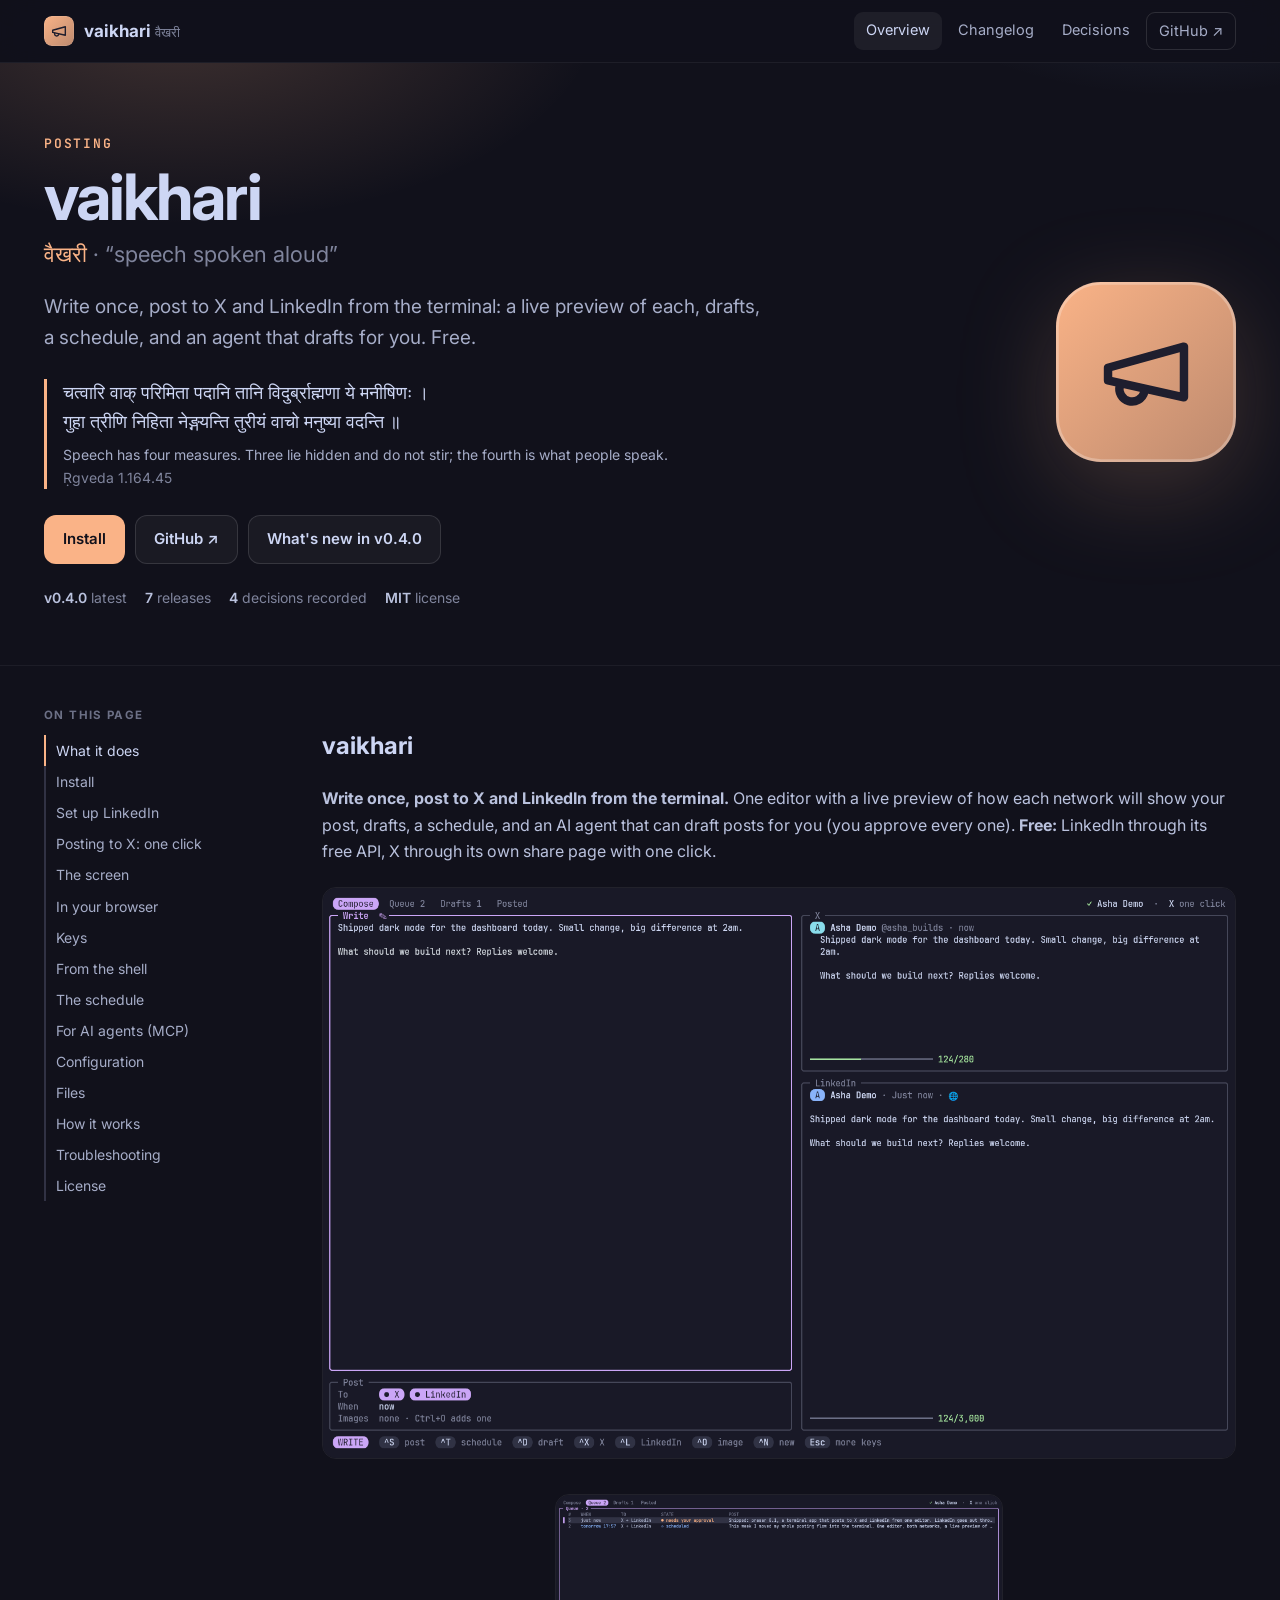
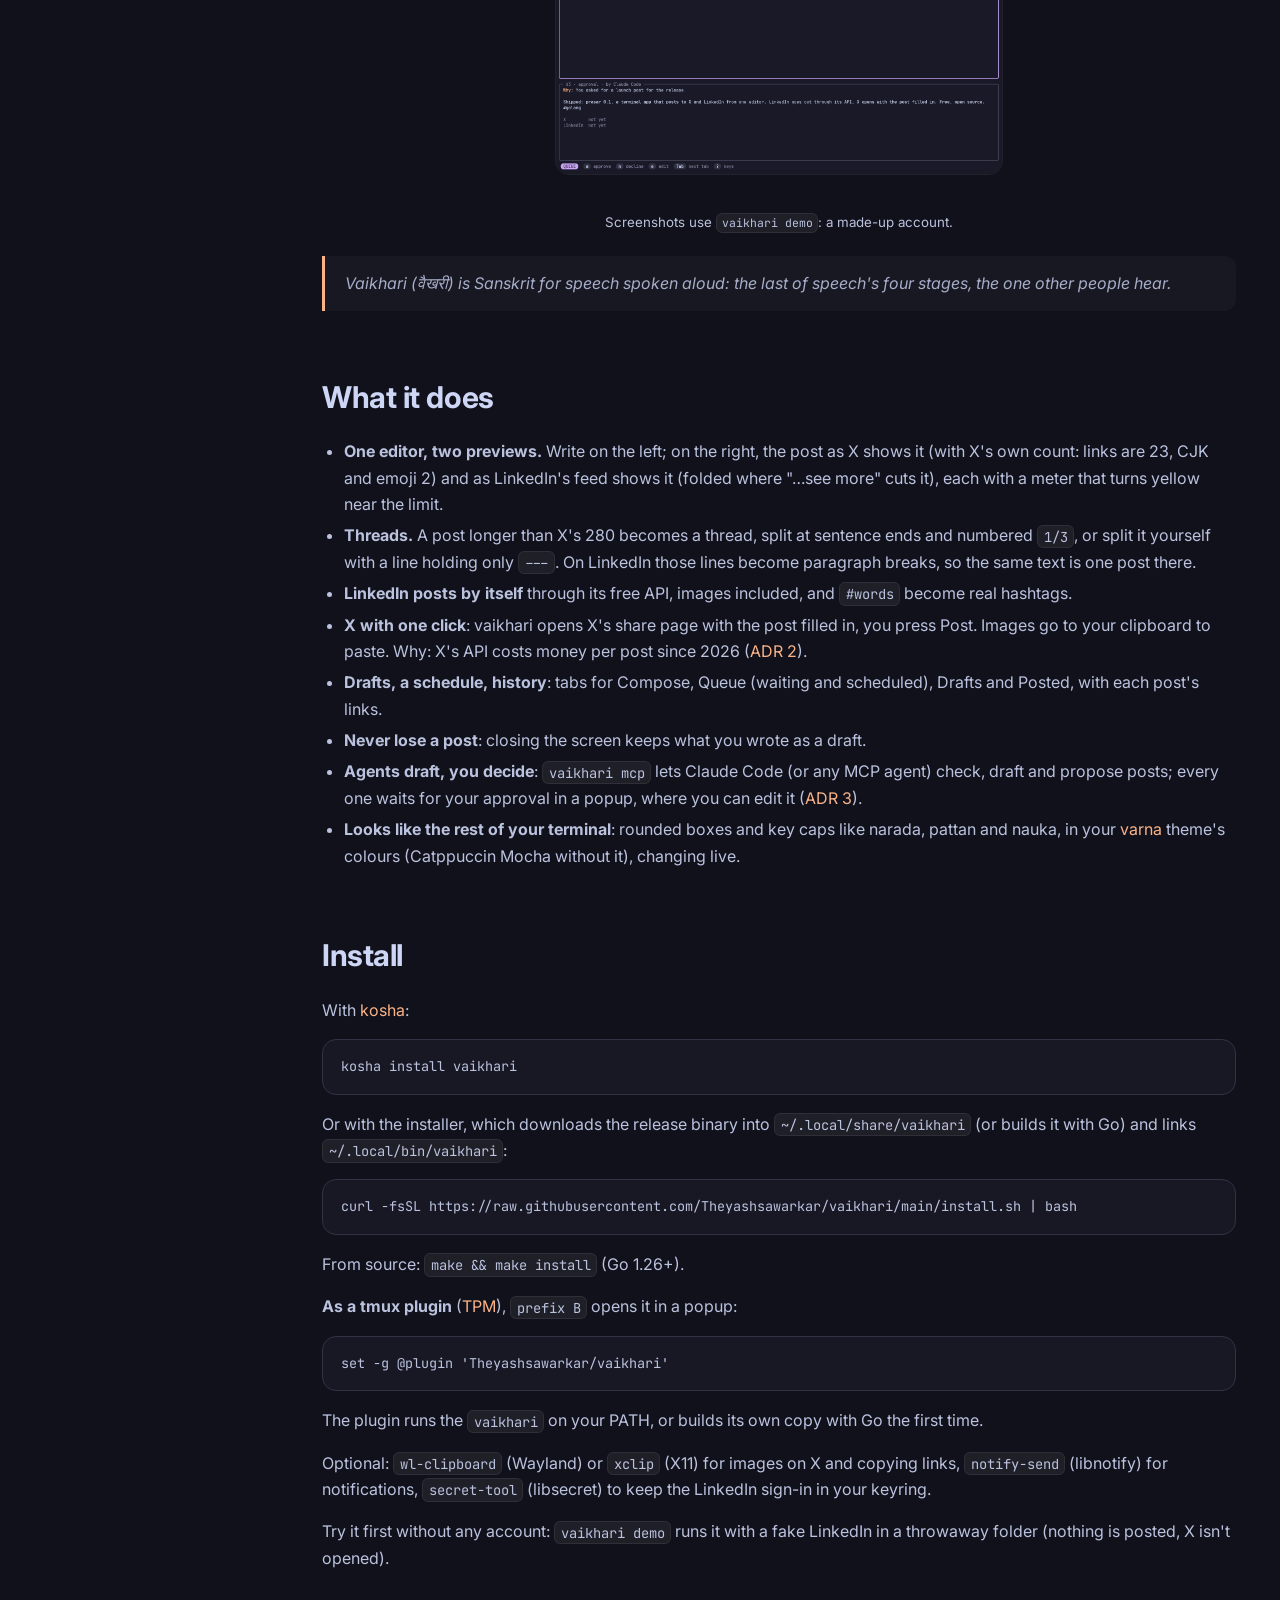
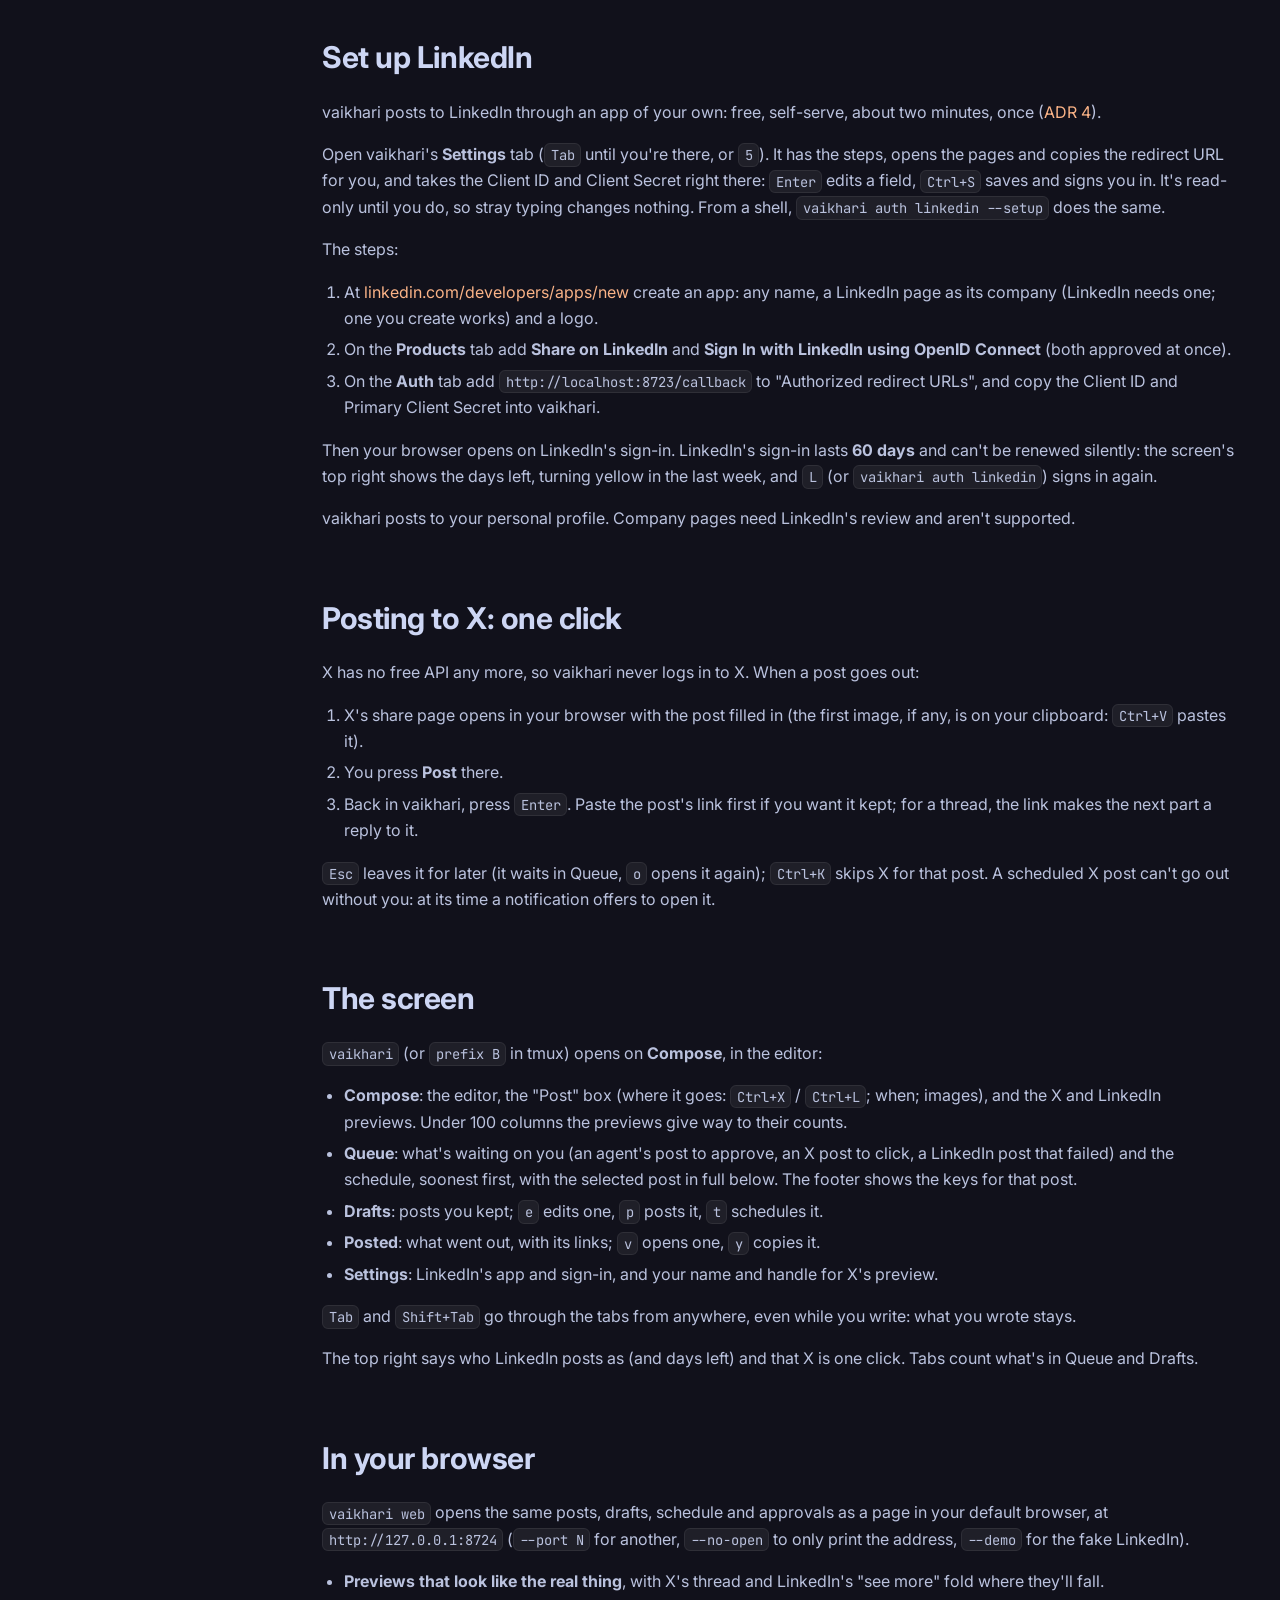
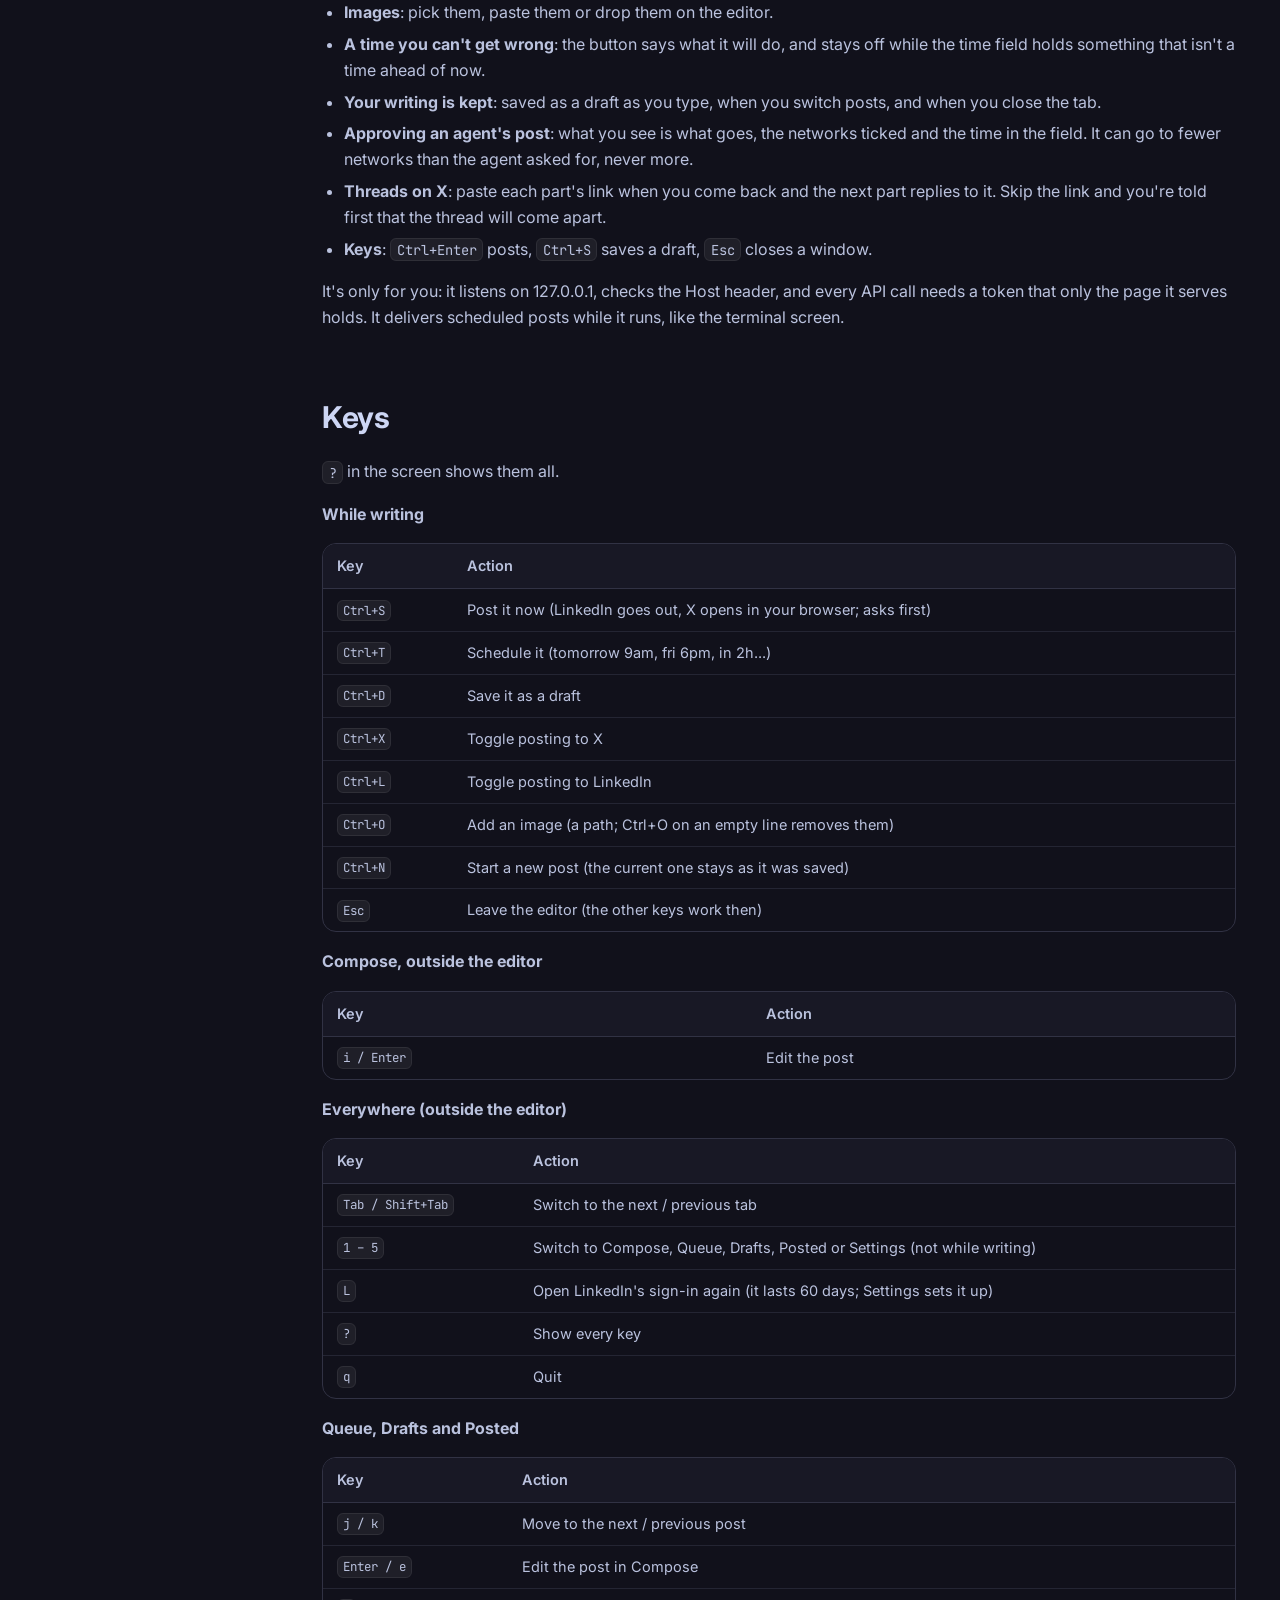
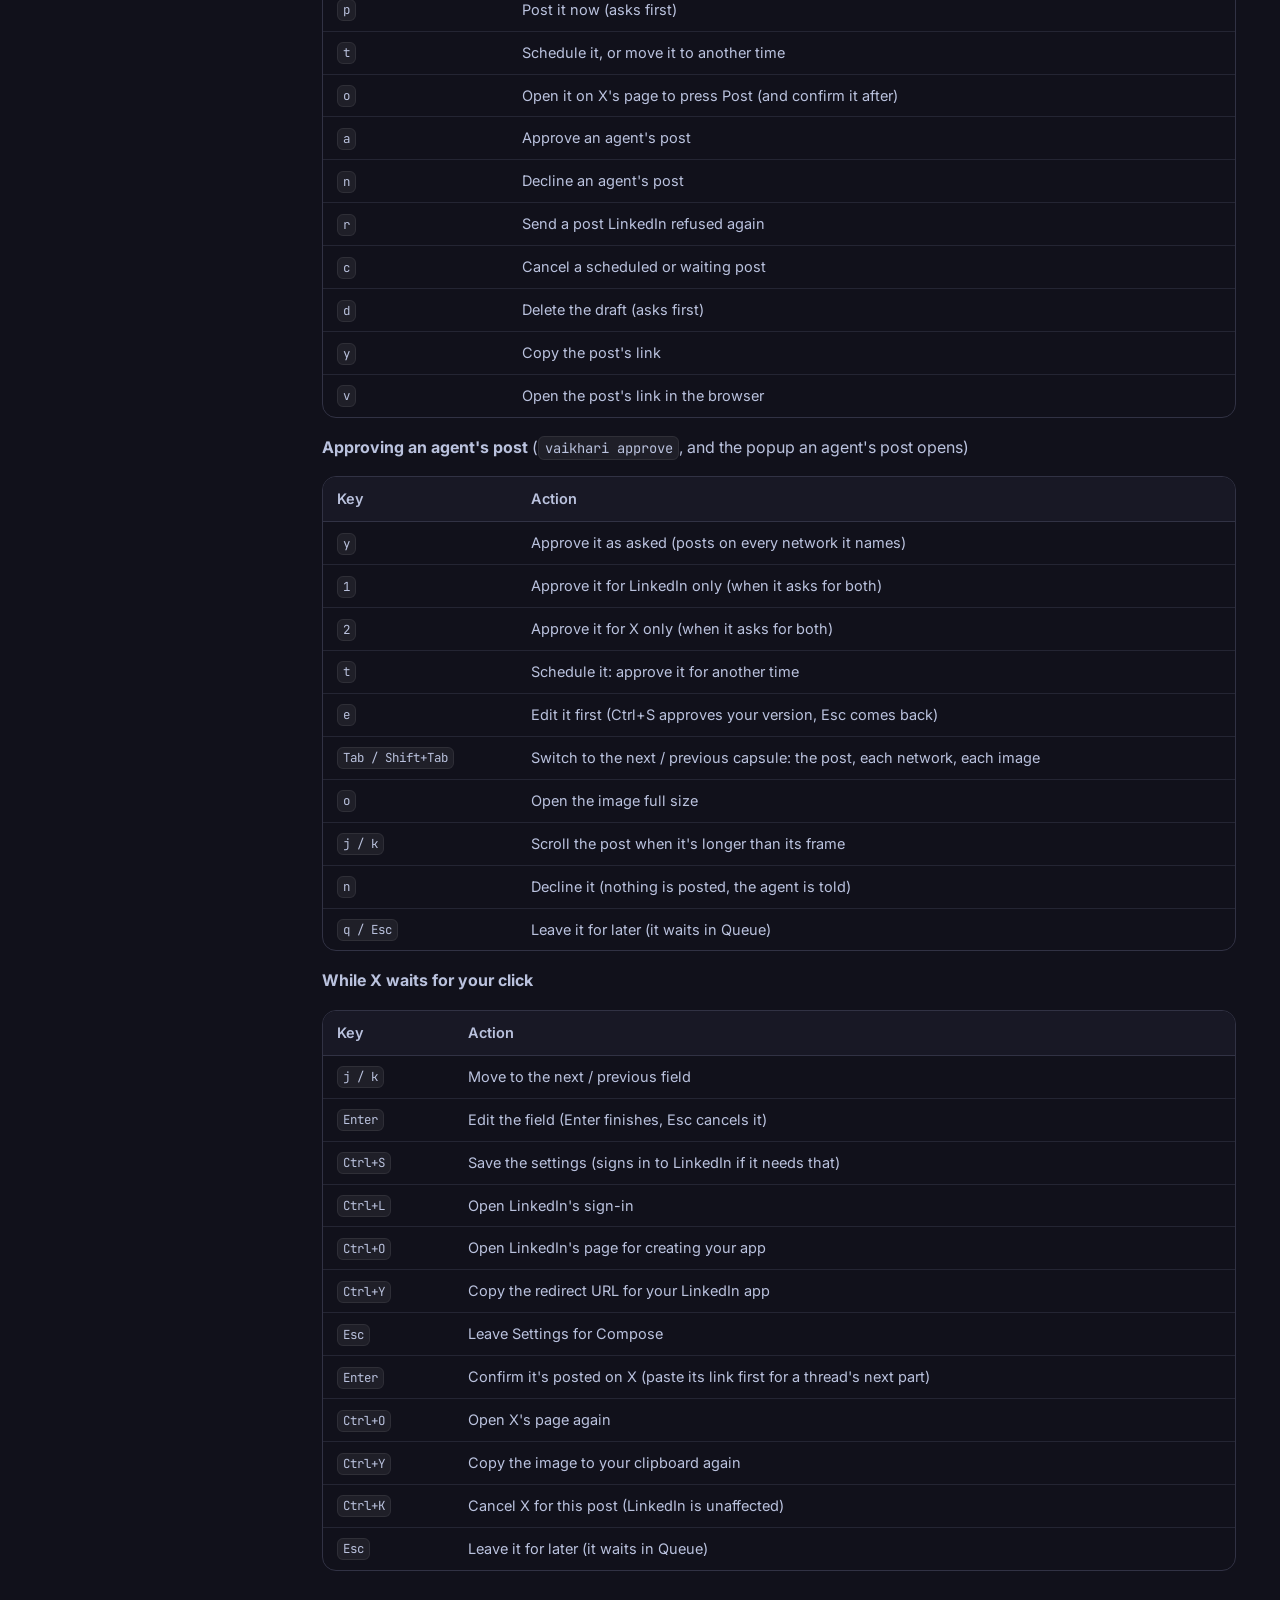
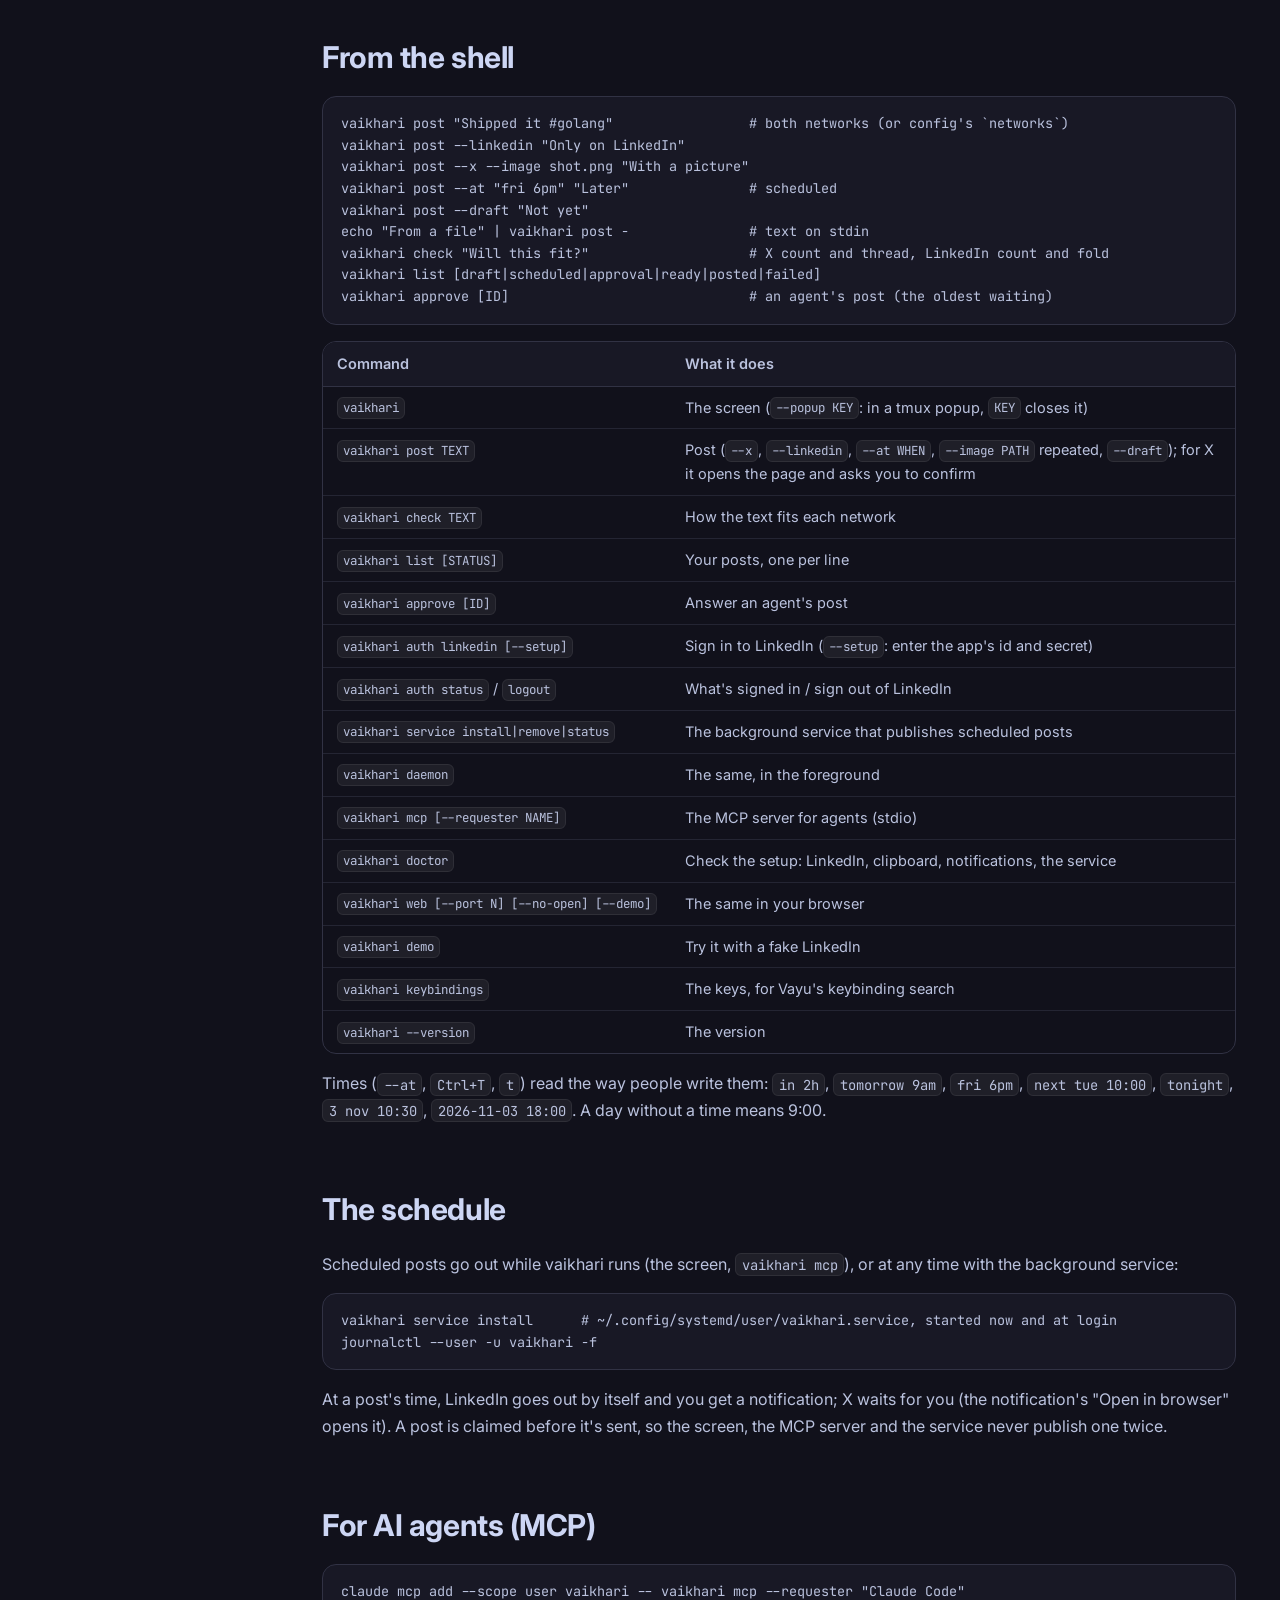
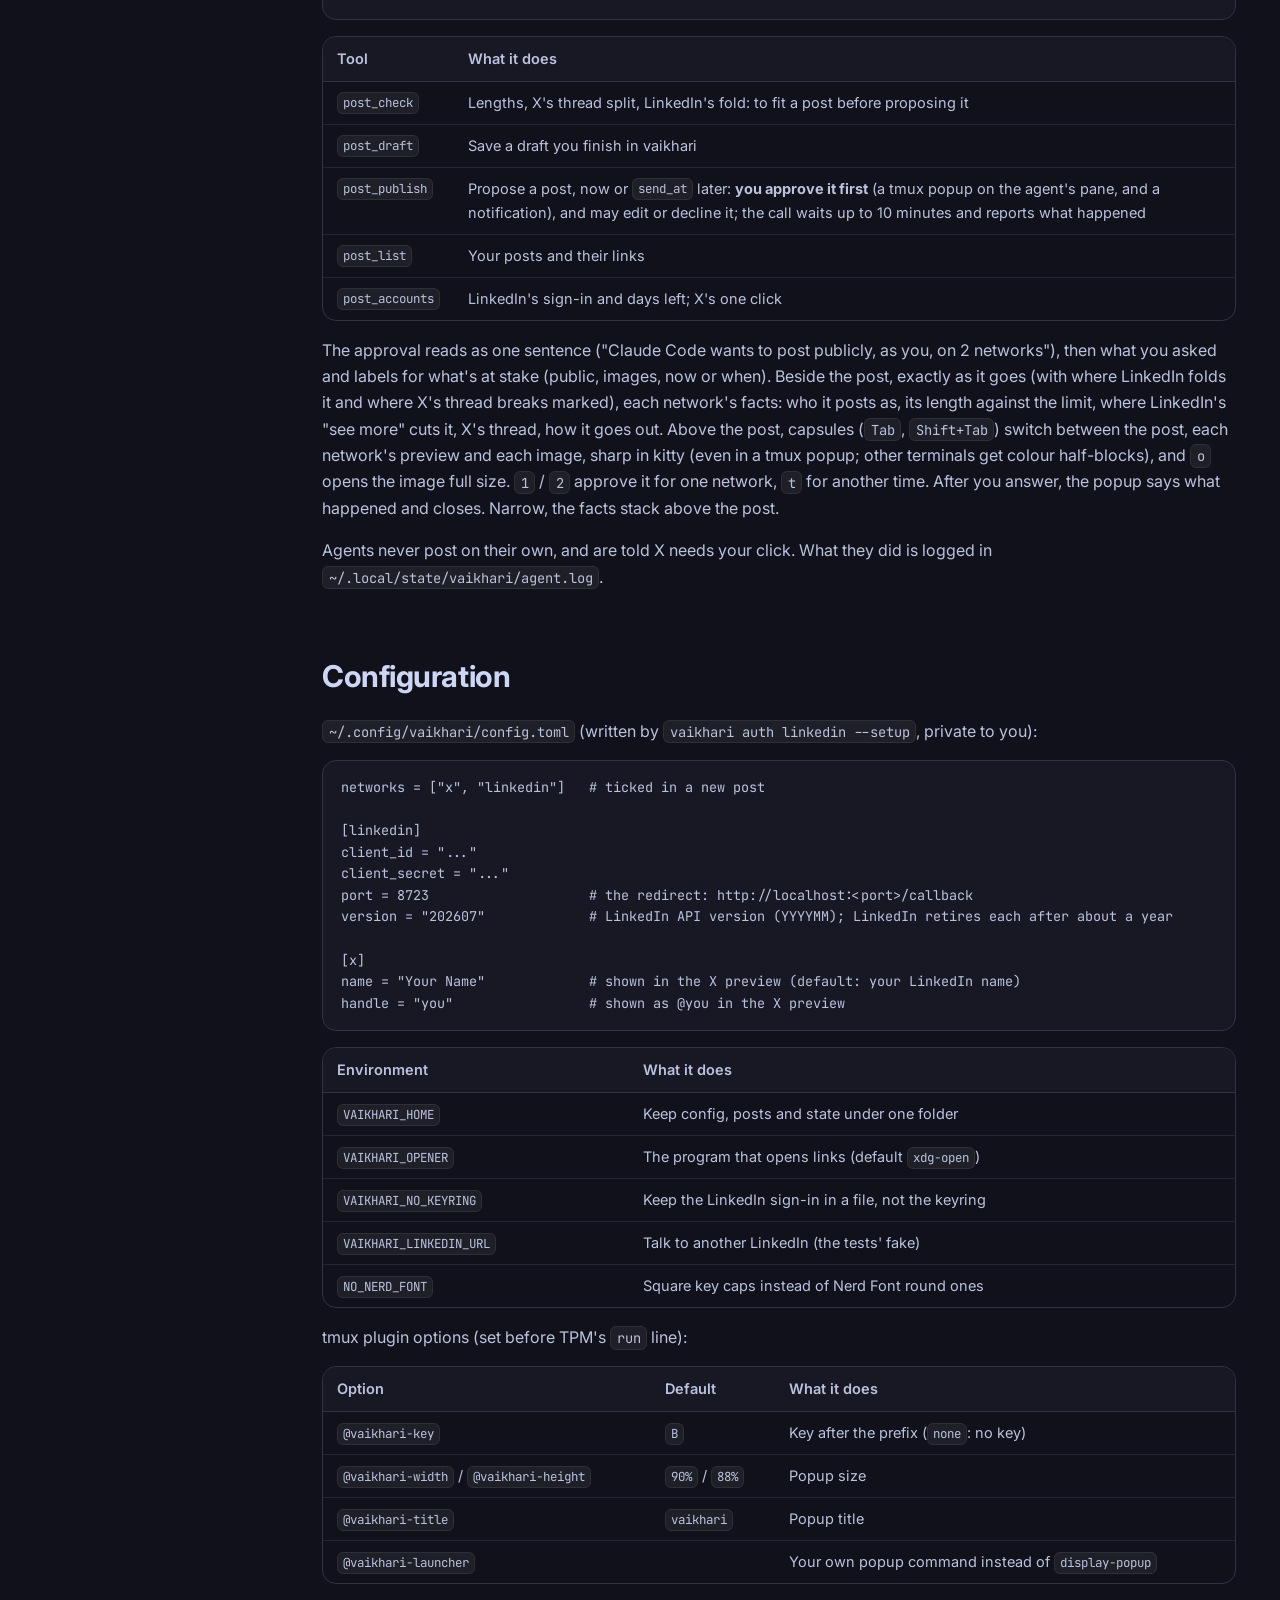
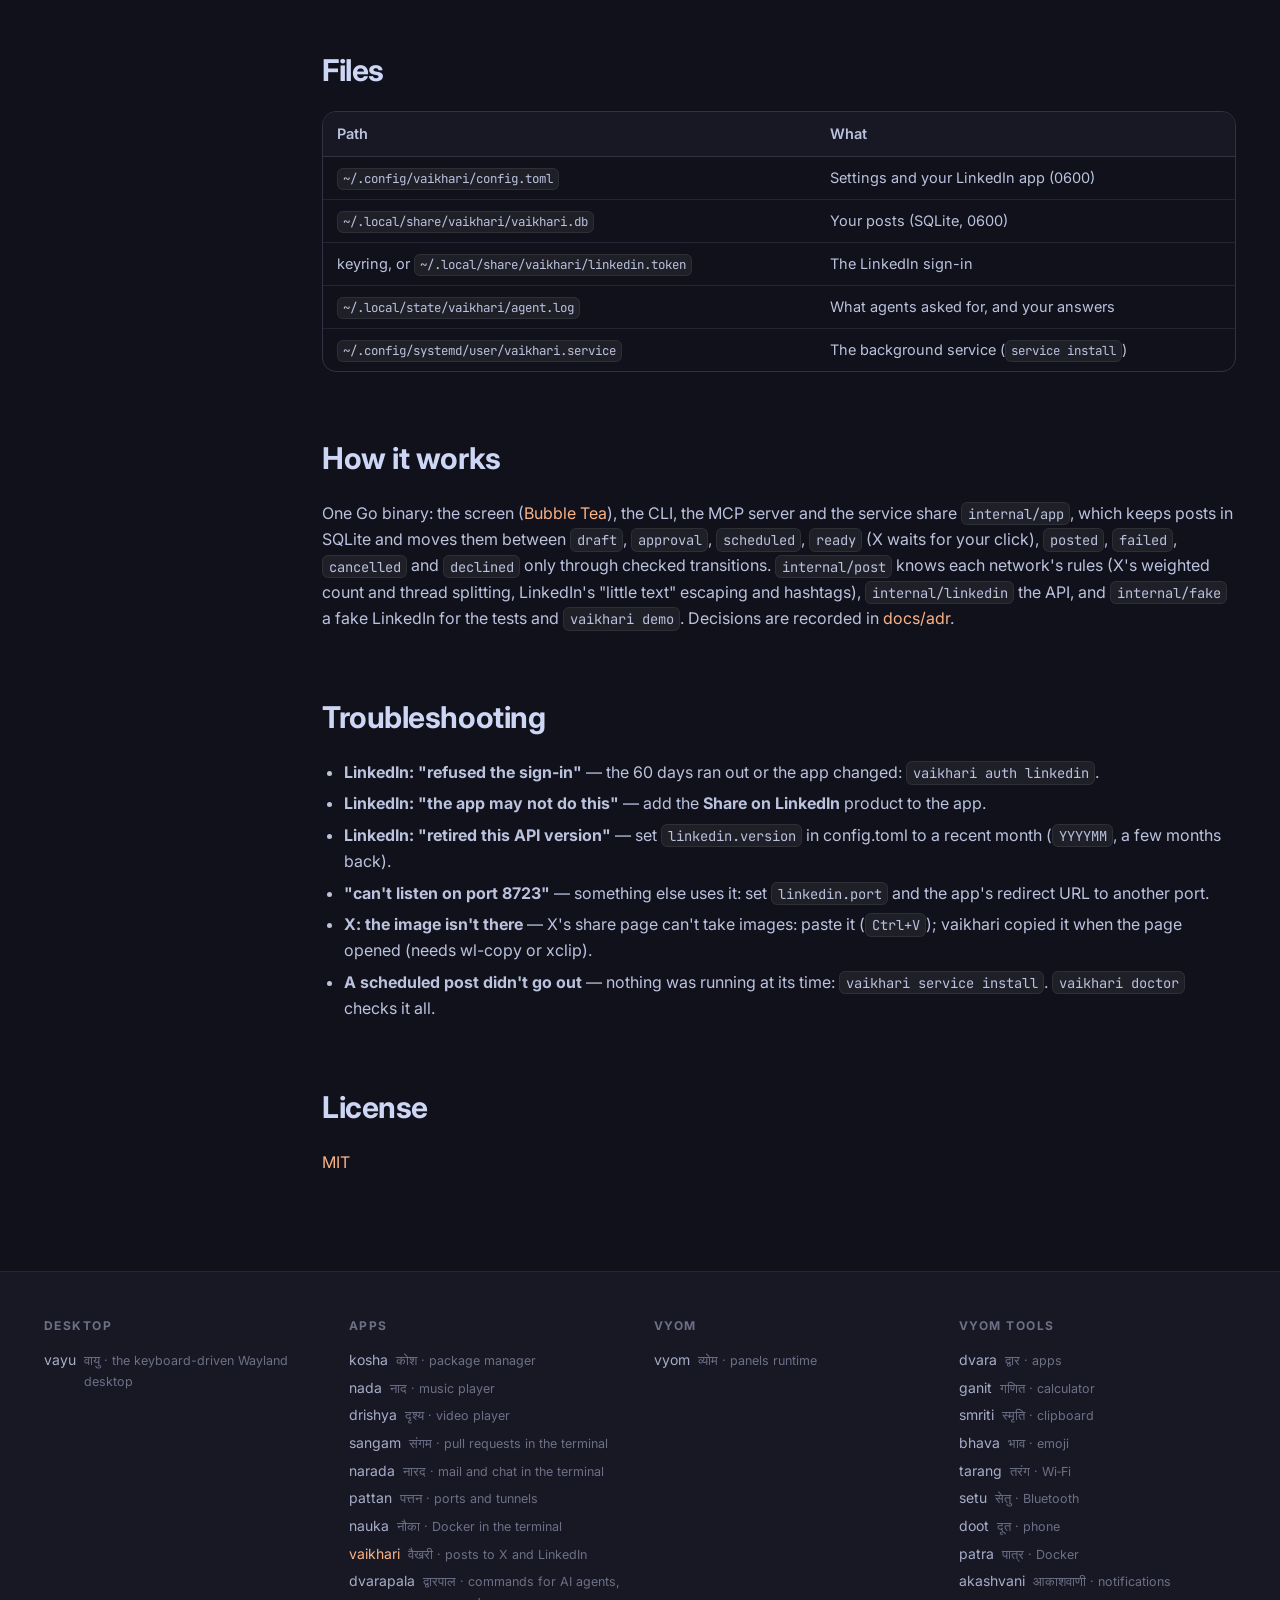
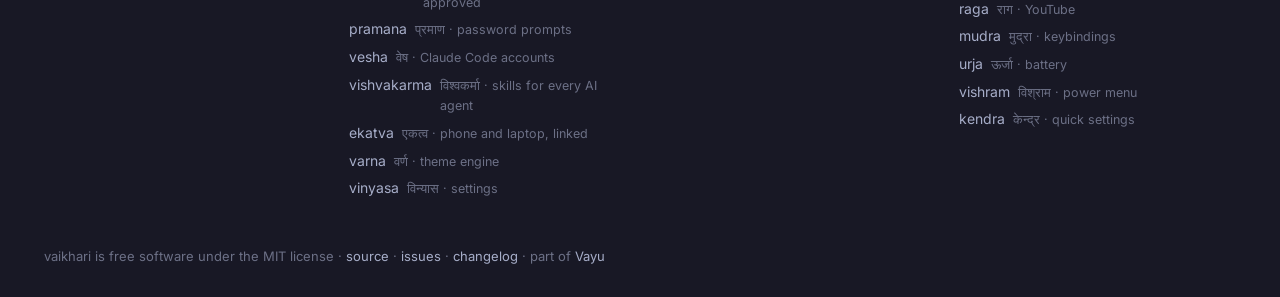
==== docs/index.html @ 166b071a "v0.4.0: a browser screen, capsules, sharp images and a Settings tab - `vaikhari web`: everything the" ====
<!doctype html>
<html lang="en">
<head>
<meta charset="utf-8">
<meta name="viewport" content="width=device-width, initial-scale=1">
<title>vaikhari · Write once, post to X and LinkedIn from the terminal: a live preview of each, drafts, a schedule, and an agent that drafts for you. Free.</title>
<meta name="description" content="Write once, post to X and LinkedIn from the terminal: a live preview of each, drafts, a schedule, and an agent that drafts for you. Free.">
<meta property="og:title" content="vaikhari · Write once, post to X and LinkedIn from the terminal: a live preview of each, drafts, a schedule, and an agent that drafts for you. Free.">
<meta property="og:description" content="Write once, post to X and LinkedIn from the terminal: a live preview of each, drafts, a schedule, and an agent that drafts for you. Free.">
<meta name="theme-color" content="#11111b">
<link rel="icon" href="assets/logo.svg" type="image/svg+xml">
<link rel="preconnect" href="https://fonts.googleapis.com">
<link href="https://fonts.googleapis.com/css2?family=Inter:wght@400;500;600;700;800&family=JetBrains+Mono:wght@400;600&display=swap" rel="stylesheet">
<link rel="stylesheet" href="assets/site.css">
<style>:root{--accent:#fab387;--glow:#fab38733}</style>
</head>
<body>
<header class="top"><div class="in">
<a class="brand" href="index.html"><img src="assets/logo.svg" alt=""><span>vaikhari <small>वैखरी</small></span></a>
<nav><a href="index.html" class="on">Overview</a><a href="changelog.html" class="">Changelog</a><a href="adr/index.html" class=" hide">Decisions</a><a class="gh" href="https://github.com/Theyashsawarkar/vaikhari">GitHub ↗</a></nav></div></header>
<section class="hero"><div class="in"><div>
<div class="eyebrow">posting</div>
<h1>vaikhari</h1>
<div class="sa">वैखरी <span>· “speech spoken aloud”</span></div>
<p class="lead">Write once, post to X and LinkedIn from the terminal: a live preview of each, drafts, a schedule, and an agent that drafts for you. Free.</p>
<figure class="shloka"><p lang="sa">चत्वारि वाक् परिमिता पदानि तानि विदुर्ब्राह्मणा ये मनीषिणः ।<br>गुहा त्रीणि निहिता नेङ्गयन्ति तुरीयं वाचो मनुष्या वदन्ति ॥</p><figcaption>Speech has four measures. Three lie hidden and do not stir; the fourth is what people speak. <cite>Ṛgveda 1.164.45</cite></figcaption></figure>
<div class="cta"><a class="btn primary" href="#install">Install</a><a class="btn" href="https://github.com/Theyashsawarkar/vaikhari">GitHub ↗</a>
<a class="btn" href="changelog.html">What's new in v0.4.0</a></div>
<div class="meta"><span><b>v0.4.0</b> latest</span><span><b>7</b> releases</span><span><b>4</b> decisions recorded</span><span><b>MIT</b> license</span></div>
</div><img class="logo" src="assets/logo.svg" alt="vaikhari logo"></div></section>
<div class="wrap"><aside class="toc"><b>On this page</b><a class="l2" href="#what-it-does">What it does</a><a class="l2" href="#install">Install</a><a class="l2" href="#set-up-linkedin">Set up LinkedIn</a><a class="l2" href="#posting-to-x-one-click">Posting to X: one click</a><a class="l2" href="#the-screen">The screen</a><a class="l2" href="#in-your-browser">In your browser</a><a class="l2" href="#keys">Keys</a><a class="l2" href="#from-the-shell">From the shell</a><a class="l2" href="#the-schedule">The schedule</a><a class="l2" href="#for-ai-agents-mcp">For AI agents (MCP)</a><a class="l2" href="#configuration">Configuration</a><a class="l2" href="#files">Files</a><a class="l2" href="#how-it-works">How it works</a><a class="l2" href="#troubleshooting">Troubleshooting</a><a class="l2" href="#license">License</a></aside><article>
<h1 id="vaikhari"><a class="anchor" href="#vaikhari">#</a>vaikhari</h1>
<p><strong>Write once, post to X and LinkedIn from the terminal.</strong> One editor with a live preview of how each network will show your post, drafts, a schedule, and an AI agent that can draft posts for you (you approve every one). <strong>Free:</strong> LinkedIn through its free API, X through its own share page with one click.</p>
<p align="center">
  <img alt="vaikhari's Compose tab: the post on the left, live previews of how X and LinkedIn will show it on the right, with the character counts" src="assets/screenshots/compose.png" width="100%">
</p>
<p align="center">
  <img alt="The Queue: an agent's post waiting for your approval, with its reason, and a post scheduled for tomorrow" src="assets/screenshots/queue.png" width="49%">
</p>
<p align="center"><sub>Screenshots use <code>vaikhari demo</code>: a made-up account.</sub></p>
<blockquote><p><em>Vaikhari</em> (वैखरी) is Sanskrit for speech spoken aloud: the last of speech's four stages, the one other people hear.</p></blockquote>
<h2 id="what-it-does"><a class="anchor" href="#what-it-does">#</a>What it does</h2>
<ul><li><strong>One editor, two previews.</strong> Write on the left; on the right, the post as X shows it (with X's own count: links are 23, CJK and emoji 2) and as LinkedIn's feed shows it (folded where "…see more" cuts it), each with a meter that turns yellow near the limit.</li><li><strong>Threads.</strong> A post longer than X's 280 becomes a thread, split at sentence ends and numbered <code>1/3</code>, or split it yourself with a line holding only <code>---</code>. On LinkedIn those lines become paragraph breaks, so the same text is one post there.</li><li><strong>LinkedIn posts by itself</strong> through its free API, images included, and <code>#words</code> become real hashtags.</li><li><strong>X with one click</strong>: vaikhari opens X's share page with the post filled in, you press Post. Images go to your clipboard to paste. Why: X's API costs money per post since 2026 (<a href="adr/0002-x-through-its-share-page.html">ADR 2</a>).</li><li><strong>Drafts, a schedule, history</strong>: tabs for Compose, Queue (waiting and scheduled), Drafts and Posted, with each post's links.</li><li><strong>Never lose a post</strong>: closing the screen keeps what you wrote as a draft.</li><li><strong>Agents draft, you decide</strong>: <code>vaikhari mcp</code> lets Claude Code (or any MCP agent) check, draft and propose posts; every one waits for your approval in a popup, where you can edit it (<a href="adr/0003-agents-always-ask.html">ADR 3</a>).</li><li><strong>Looks like the rest of your terminal</strong>: rounded boxes and key caps like narada, pattan and nauka, in your <a href="https://github.com/Theyashsawarkar/varna">varna</a> theme's colours (Catppuccin Mocha without it), changing live.</li></ul>
<h2 id="install"><a class="anchor" href="#install">#</a>Install</h2>
<p>With <a href="https://github.com/Theyashsawarkar/kosha">kosha</a>:</p>
<pre class="code" data-lang="sh"><code>kosha install vaikhari</code></pre>
<p>Or with the installer, which downloads the release binary into <code>~/.local/share/vaikhari</code> (or builds it with Go) and links <code>~/.local/bin/vaikhari</code>:</p>
<pre class="code" data-lang="sh"><code>curl -fsSL https://raw.githubusercontent.com/Theyashsawarkar/vaikhari/main/install.sh | bash</code></pre>
<p>From source: <code>make &amp;&amp; make install</code> (Go 1.26+).</p>
<p><strong>As a tmux plugin</strong> (<a href="https://github.com/tmux-plugins/tpm">TPM</a>), <code>prefix B</code> opens it in a popup:</p>
<pre class="code" data-lang="tmux"><code>set -g @plugin &#x27;Theyashsawarkar/vaikhari&#x27;</code></pre>
<p>The plugin runs the <code>vaikhari</code> on your PATH, or builds its own copy with Go the first time.</p>
<p>Optional: <code>wl-clipboard</code> (Wayland) or <code>xclip</code> (X11) for images on X and copying links, <code>notify-send</code> (libnotify) for notifications, <code>secret-tool</code> (libsecret) to keep the LinkedIn sign-in in your keyring.</p>
<p>Try it first without any account: <code>vaikhari demo</code> runs it with a fake LinkedIn in a throwaway folder (nothing is posted, X isn't opened).</p>
<h2 id="set-up-linkedin"><a class="anchor" href="#set-up-linkedin">#</a>Set up LinkedIn</h2>
<p>vaikhari posts to LinkedIn through an app of your own: free, self-serve, about two minutes, once (<a href="adr/0004-linkedin-through-your-own-app.html">ADR 4</a>).</p>
<p>Open vaikhari's <strong>Settings</strong> tab (<code>Tab</code> until you're there, or <code>5</code>). It has the steps, opens the pages and copies the redirect URL for you, and takes the Client ID and Client Secret right there: <code>Enter</code> edits a field, <code>Ctrl+S</code> saves and signs you in. It's read-only until you do, so stray typing changes nothing. From a shell, <code>vaikhari auth linkedin --setup</code> does the same.</p>
<p>The steps:</p>
<ol><li>At <a href="https://www.linkedin.com/developers/apps/new">linkedin.com/developers/apps/new</a> create an app: any name, a LinkedIn page as its company (LinkedIn needs one; one you create works) and a logo.</li><li>On the <strong>Products</strong> tab add <strong>Share on LinkedIn</strong> and <strong>Sign In with LinkedIn using OpenID Connect</strong> (both approved at once).</li><li>On the <strong>Auth</strong> tab add <code>http://localhost:8723/callback</code> to "Authorized redirect URLs", and copy the Client ID and Primary Client Secret into vaikhari.</li></ol>
<p>Then your browser opens on LinkedIn's sign-in. LinkedIn's sign-in lasts <strong>60 days</strong> and can't be renewed silently: the screen's top right shows the days left, turning yellow in the last week, and <code>L</code> (or <code>vaikhari auth linkedin</code>) signs in again.</p>
<p>vaikhari posts to your personal profile. Company pages need LinkedIn's review and aren't supported.</p>
<h2 id="posting-to-x-one-click"><a class="anchor" href="#posting-to-x-one-click">#</a>Posting to X: one click</h2>
<p>X has no free API any more, so vaikhari never logs in to X. When a post goes out:</p>
<ol><li>X's share page opens in your browser with the post filled in (the first image, if any, is on your clipboard: <code>Ctrl+V</code> pastes it).</li><li>You press <strong>Post</strong> there.</li><li>Back in vaikhari, press <code>Enter</code>. Paste the post's link first if you want it kept; for a thread, the link makes the next part a reply to it.</li></ol>
<p><code>Esc</code> leaves it for later (it waits in Queue, <code>o</code> opens it again); <code>Ctrl+K</code> skips X for that post. A scheduled X post can't go out without you: at its time a notification offers to open it.</p>
<h2 id="the-screen"><a class="anchor" href="#the-screen">#</a>The screen</h2>
<p><code>vaikhari</code> (or <code>prefix B</code> in tmux) opens on <strong>Compose</strong>, in the editor:</p>
<ul><li><strong>Compose</strong>: the editor, the "Post" box (where it goes: <code>Ctrl+X</code> / <code>Ctrl+L</code>; when; images), and the X and LinkedIn previews. Under 100 columns the previews give way to their counts.</li><li><strong>Queue</strong>: what's waiting on you (an agent's post to approve, an X post to click, a LinkedIn post that failed) and the schedule, soonest first, with the selected post in full below. The footer shows the keys for that post.</li><li><strong>Drafts</strong>: posts you kept; <code>e</code> edits one, <code>p</code> posts it, <code>t</code> schedules it.</li><li><strong>Posted</strong>: what went out, with its links; <code>v</code> opens one, <code>y</code> copies it.</li><li><strong>Settings</strong>: LinkedIn's app and sign-in, and your name and handle for X's preview.</li></ul>
<p><code>Tab</code> and <code>Shift+Tab</code> go through the tabs from anywhere, even while you write: what you wrote stays.</p>
<p>The top right says who LinkedIn posts as (and days left) and that X is one click. Tabs count what's in Queue and Drafts.</p>
<h2 id="in-your-browser"><a class="anchor" href="#in-your-browser">#</a>In your browser</h2>
<p><code>vaikhari web</code> opens the same posts, drafts, schedule and approvals as a page in your default browser, at <code>http://127.0.0.1:8724</code> (<code>--port N</code> for another, <code>--no-open</code> to only print the address, <code>--demo</code> for the fake LinkedIn).</p>
<ul><li><strong>Previews that look like the real thing</strong>, with X's thread and LinkedIn's "see more" fold where they'll fall.</li><li><strong>Images</strong>: pick them, paste them or drop them on the editor.</li><li><strong>A time you can't get wrong</strong>: the button says what it will do, and stays off while the time field holds something that isn't a time ahead of now.</li><li><strong>Your writing is kept</strong>: saved as a draft as you type, when you switch posts, and when you close the tab.</li><li><strong>Approving an agent's post</strong>: what you see is what goes, the networks ticked and the time in the field. It can go to fewer networks than the agent asked for, never more.</li><li><strong>Threads on X</strong>: paste each part's link when you come back and the next part replies to it. Skip the link and you're told first that the thread will come apart.</li><li><strong>Keys</strong>: <code>Ctrl+Enter</code> posts, <code>Ctrl+S</code> saves a draft, <code>Esc</code> closes a window.</li></ul>
<p>It's only for you: it listens on 127.0.0.1, checks the Host header, and every API call needs a token that only the page it serves holds. It delivers scheduled posts while it runs, like the terminal screen.</p>
<h2 id="keys"><a class="anchor" href="#keys">#</a>Keys</h2>
<p><code>?</code> in the screen shows them all.</p>
<p><strong>While writing</strong></p>
<div class="table"><table><thead><tr><th>Key</th><th>Action</th></tr></thead><tbody><tr><td><code>Ctrl+S</code></td><td>Post it now (LinkedIn goes out, X opens in your browser; asks first)</td></tr><tr><td><code>Ctrl+T</code></td><td>Schedule it (tomorrow 9am, fri 6pm, in 2h...)</td></tr><tr><td><code>Ctrl+D</code></td><td>Save it as a draft</td></tr><tr><td><code>Ctrl+X</code></td><td>Toggle posting to X</td></tr><tr><td><code>Ctrl+L</code></td><td>Toggle posting to LinkedIn</td></tr><tr><td><code>Ctrl+O</code></td><td>Add an image (a path; Ctrl+O on an empty line removes them)</td></tr><tr><td><code>Ctrl+N</code></td><td>Start a new post (the current one stays as it was saved)</td></tr><tr><td><code>Esc</code></td><td>Leave the editor (the other keys work then)</td></tr></tbody></table></div>
<p><strong>Compose, outside the editor</strong></p>
<div class="table"><table><thead><tr><th>Key</th><th>Action</th></tr></thead><tbody><tr><td><code>i / Enter</code></td><td>Edit the post</td></tr></tbody></table></div>
<p><strong>Everywhere (outside the editor)</strong></p>
<div class="table"><table><thead><tr><th>Key</th><th>Action</th></tr></thead><tbody><tr><td><code>Tab / Shift+Tab</code></td><td>Switch to the next / previous tab</td></tr><tr><td><code>1 – 5</code></td><td>Switch to Compose, Queue, Drafts, Posted or Settings (not while writing)</td></tr><tr><td><code>L</code></td><td>Open LinkedIn's sign-in again (it lasts 60 days; Settings sets it up)</td></tr><tr><td><code>?</code></td><td>Show every key</td></tr><tr><td><code>q</code></td><td>Quit</td></tr></tbody></table></div>
<p><strong>Queue, Drafts and Posted</strong></p>
<div class="table"><table><thead><tr><th>Key</th><th>Action</th></tr></thead><tbody><tr><td><code>j / k</code></td><td>Move to the next / previous post</td></tr><tr><td><code>Enter / e</code></td><td>Edit the post in Compose</td></tr><tr><td><code>p</code></td><td>Post it now (asks first)</td></tr><tr><td><code>t</code></td><td>Schedule it, or move it to another time</td></tr><tr><td><code>o</code></td><td>Open it on X's page to press Post (and confirm it after)</td></tr><tr><td><code>a</code></td><td>Approve an agent's post</td></tr><tr><td><code>n</code></td><td>Decline an agent's post</td></tr><tr><td><code>r</code></td><td>Send a post LinkedIn refused again</td></tr><tr><td><code>c</code></td><td>Cancel a scheduled or waiting post</td></tr><tr><td><code>d</code></td><td>Delete the draft (asks first)</td></tr><tr><td><code>y</code></td><td>Copy the post's link</td></tr><tr><td><code>v</code></td><td>Open the post's link in the browser</td></tr></tbody></table></div>
<p><strong>Approving an agent's post</strong> (<code>vaikhari approve</code>, and the popup an agent's post opens)</p>
<div class="table"><table><thead><tr><th>Key</th><th>Action</th></tr></thead><tbody><tr><td><code>y</code></td><td>Approve it as asked (posts on every network it names)</td></tr><tr><td><code>1</code></td><td>Approve it for LinkedIn only (when it asks for both)</td></tr><tr><td><code>2</code></td><td>Approve it for X only (when it asks for both)</td></tr><tr><td><code>t</code></td><td>Schedule it: approve it for another time</td></tr><tr><td><code>e</code></td><td>Edit it first (Ctrl+S approves your version, Esc comes back)</td></tr><tr><td><code>Tab / Shift+Tab</code></td><td>Switch to the next / previous capsule: the post, each network, each image</td></tr><tr><td><code>o</code></td><td>Open the image full size</td></tr><tr><td><code>j / k</code></td><td>Scroll the post when it's longer than its frame</td></tr><tr><td><code>n</code></td><td>Decline it (nothing is posted, the agent is told)</td></tr><tr><td><code>q / Esc</code></td><td>Leave it for later (it waits in Queue)</td></tr></tbody></table></div>
<p><strong>While X waits for your click</strong></p>
<div class="table"><table><thead><tr><th>Key</th><th>Action</th></tr></thead><tbody><tr><td><code>j / k</code></td><td>Move to the next / previous field</td></tr><tr><td><code>Enter</code></td><td>Edit the field (Enter finishes, Esc cancels it)</td></tr><tr><td><code>Ctrl+S</code></td><td>Save the settings (signs in to LinkedIn if it needs that)</td></tr><tr><td><code>Ctrl+L</code></td><td>Open LinkedIn's sign-in</td></tr><tr><td><code>Ctrl+O</code></td><td>Open LinkedIn's page for creating your app</td></tr><tr><td><code>Ctrl+Y</code></td><td>Copy the redirect URL for your LinkedIn app</td></tr><tr><td><code>Esc</code></td><td>Leave Settings for Compose</td></tr><tr><td><code>Enter</code></td><td>Confirm it's posted on X (paste its link first for a thread's next part)</td></tr><tr><td><code>Ctrl+O</code></td><td>Open X's page again</td></tr><tr><td><code>Ctrl+Y</code></td><td>Copy the image to your clipboard again</td></tr><tr><td><code>Ctrl+K</code></td><td>Cancel X for this post (LinkedIn is unaffected)</td></tr><tr><td><code>Esc</code></td><td>Leave it for later (it waits in Queue)</td></tr></tbody></table></div>
<h2 id="from-the-shell"><a class="anchor" href="#from-the-shell">#</a>From the shell</h2>
<pre class="code" data-lang="sh"><code>vaikhari post &quot;Shipped it #golang&quot;                 # both networks (or config&#x27;s `networks`)
vaikhari post --linkedin &quot;Only on LinkedIn&quot;
vaikhari post --x --image shot.png &quot;With a picture&quot;
vaikhari post --at &quot;fri 6pm&quot; &quot;Later&quot;               # scheduled
vaikhari post --draft &quot;Not yet&quot;
echo &quot;From a file&quot; | vaikhari post -               # text on stdin
vaikhari check &quot;Will this fit?&quot;                    # X count and thread, LinkedIn count and fold
vaikhari list [draft|scheduled|approval|ready|posted|failed]
vaikhari approve [ID]                              # an agent&#x27;s post (the oldest waiting)</code></pre>
<div class="table"><table><thead><tr><th>Command</th><th>What it does</th></tr></thead><tbody><tr><td><code>vaikhari</code></td><td>The screen (<code>--popup KEY</code>: in a tmux popup, <code>KEY</code> closes it)</td></tr><tr><td><code>vaikhari post TEXT</code></td><td>Post (<code>--x</code>, <code>--linkedin</code>, <code>--at WHEN</code>, <code>--image PATH</code> repeated, <code>--draft</code>); for X it opens the page and asks you to confirm</td></tr><tr><td><code>vaikhari check TEXT</code></td><td>How the text fits each network</td></tr><tr><td><code>vaikhari list [STATUS]</code></td><td>Your posts, one per line</td></tr><tr><td><code>vaikhari approve [ID]</code></td><td>Answer an agent's post</td></tr><tr><td><code>vaikhari auth linkedin [--setup]</code></td><td>Sign in to LinkedIn (<code>--setup</code>: enter the app's id and secret)</td></tr><tr><td><code>vaikhari auth status</code> / <code>logout</code></td><td>What's signed in / sign out of LinkedIn</td></tr><tr><td><code>vaikhari service install|remove|status</code></td><td>The background service that publishes scheduled posts</td></tr><tr><td><code>vaikhari daemon</code></td><td>The same, in the foreground</td></tr><tr><td><code>vaikhari mcp [--requester NAME]</code></td><td>The MCP server for agents (stdio)</td></tr><tr><td><code>vaikhari doctor</code></td><td>Check the setup: LinkedIn, clipboard, notifications, the service</td></tr><tr><td><code>vaikhari web [--port N] [--no-open] [--demo]</code></td><td>The same in your browser</td></tr><tr><td><code>vaikhari demo</code></td><td>Try it with a fake LinkedIn</td></tr><tr><td><code>vaikhari keybindings</code></td><td>The keys, for Vayu's keybinding search</td></tr><tr><td><code>vaikhari --version</code></td><td>The version</td></tr></tbody></table></div>
<p>Times (<code>--at</code>, <code>Ctrl+T</code>, <code>t</code>) read the way people write them: <code>in 2h</code>, <code>tomorrow 9am</code>, <code>fri 6pm</code>, <code>next tue 10:00</code>, <code>tonight</code>, <code>3 nov 10:30</code>, <code>2026-11-03 18:00</code>. A day without a time means 9:00.</p>
<h2 id="the-schedule"><a class="anchor" href="#the-schedule">#</a>The schedule</h2>
<p>Scheduled posts go out while vaikhari runs (the screen, <code>vaikhari mcp</code>), or at any time with the background service:</p>
<pre class="code" data-lang="sh"><code>vaikhari service install      # ~/.config/systemd/user/vaikhari.service, started now and at login
journalctl --user -u vaikhari -f</code></pre>
<p>At a post's time, LinkedIn goes out by itself and you get a notification; X waits for you (the notification's "Open in browser" opens it). A post is claimed before it's sent, so the screen, the MCP server and the service never publish one twice.</p>
<h2 id="for-ai-agents-mcp"><a class="anchor" href="#for-ai-agents-mcp">#</a>For AI agents (MCP)</h2>
<pre class="code" data-lang="sh"><code>claude mcp add --scope user vaikhari -- vaikhari mcp --requester &quot;Claude Code&quot;</code></pre>
<div class="table"><table><thead><tr><th>Tool</th><th>What it does</th></tr></thead><tbody><tr><td><code>post_check</code></td><td>Lengths, X's thread split, LinkedIn's fold: to fit a post before proposing it</td></tr><tr><td><code>post_draft</code></td><td>Save a draft you finish in vaikhari</td></tr><tr><td><code>post_publish</code></td><td>Propose a post, now or <code>send_at</code> later: <strong>you approve it first</strong> (a tmux popup on the agent's pane, and a notification), and may edit or decline it; the call waits up to 10 minutes and reports what happened</td></tr><tr><td><code>post_list</code></td><td>Your posts and their links</td></tr><tr><td><code>post_accounts</code></td><td>LinkedIn's sign-in and days left; X's one click</td></tr></tbody></table></div>
<p>The approval reads as one sentence ("Claude Code wants to post publicly, as you, on 2 networks"), then what you asked and labels for what's at stake (public, images, now or when). Beside the post, exactly as it goes (with where LinkedIn folds it and where X's thread breaks marked), each network's facts: who it posts as, its length against the limit, where LinkedIn's "see more" cuts it, X's thread, how it goes out. Above the post, capsules (<code>Tab</code>, <code>Shift+Tab</code>) switch between the post, each network's preview and each image, sharp in kitty (even in a tmux popup; other terminals get colour half-blocks), and <code>o</code> opens the image full size. <code>1</code> / <code>2</code> approve it for one network, <code>t</code> for another time. After you answer, the popup says what happened and closes. Narrow, the facts stack above the post.</p>
<p>Agents never post on their own, and are told X needs your click. What they did is logged in <code>~/.local/state/vaikhari/agent.log</code>.</p>
<h2 id="configuration"><a class="anchor" href="#configuration">#</a>Configuration</h2>
<p><code>~/.config/vaikhari/config.toml</code> (written by <code>vaikhari auth linkedin --setup</code>, private to you):</p>
<pre class="code" data-lang="toml"><code>networks = [&quot;x&quot;, &quot;linkedin&quot;]   # ticked in a new post

[linkedin]
client_id = &quot;...&quot;
client_secret = &quot;...&quot;
port = 8723                    # the redirect: http://localhost:&lt;port&gt;/callback
version = &quot;202607&quot;             # LinkedIn API version (YYYYMM); LinkedIn retires each after about a year

[x]
name = &quot;Your Name&quot;             # shown in the X preview (default: your LinkedIn name)
handle = &quot;you&quot;                 # shown as @you in the X preview</code></pre>
<div class="table"><table><thead><tr><th>Environment</th><th>What it does</th></tr></thead><tbody><tr><td><code>VAIKHARI_HOME</code></td><td>Keep config, posts and state under one folder</td></tr><tr><td><code>VAIKHARI_OPENER</code></td><td>The program that opens links (default <code>xdg-open</code>)</td></tr><tr><td><code>VAIKHARI_NO_KEYRING</code></td><td>Keep the LinkedIn sign-in in a file, not the keyring</td></tr><tr><td><code>VAIKHARI_LINKEDIN_URL</code></td><td>Talk to another LinkedIn (the tests' fake)</td></tr><tr><td><code>NO_NERD_FONT</code></td><td>Square key caps instead of Nerd Font round ones</td></tr></tbody></table></div>
<p>tmux plugin options (set before TPM's <code>run</code> line):</p>
<div class="table"><table><thead><tr><th>Option</th><th>Default</th><th>What it does</th></tr></thead><tbody><tr><td><code>@vaikhari-key</code></td><td><code>B</code></td><td>Key after the prefix (<code>none</code>: no key)</td></tr><tr><td><code>@vaikhari-width</code> / <code>@vaikhari-height</code></td><td><code>90%</code> / <code>88%</code></td><td>Popup size</td></tr><tr><td><code>@vaikhari-title</code></td><td><code> vaikhari </code></td><td>Popup title</td></tr><tr><td><code>@vaikhari-launcher</code></td><td></td><td>Your own popup command instead of <code>display-popup</code></td></tr></tbody></table></div>
<h2 id="files"><a class="anchor" href="#files">#</a>Files</h2>
<div class="table"><table><thead><tr><th>Path</th><th>What</th></tr></thead><tbody><tr><td><code>~/.config/vaikhari/config.toml</code></td><td>Settings and your LinkedIn app (0600)</td></tr><tr><td><code>~/.local/share/vaikhari/vaikhari.db</code></td><td>Your posts (SQLite, 0600)</td></tr><tr><td>keyring, or <code>~/.local/share/vaikhari/linkedin.token</code></td><td>The LinkedIn sign-in</td></tr><tr><td><code>~/.local/state/vaikhari/agent.log</code></td><td>What agents asked for, and your answers</td></tr><tr><td><code>~/.config/systemd/user/vaikhari.service</code></td><td>The background service (<code>service install</code>)</td></tr></tbody></table></div>
<h2 id="how-it-works"><a class="anchor" href="#how-it-works">#</a>How it works</h2>
<p>One Go binary: the screen (<a href="https://github.com/charmbracelet/bubbletea">Bubble Tea</a>), the CLI, the MCP server and the service share <code>internal/app</code>, which keeps posts in SQLite and moves them between <code>draft</code>, <code>approval</code>, <code>scheduled</code>, <code>ready</code> (X waits for your click), <code>posted</code>, <code>failed</code>, <code>cancelled</code> and <code>declined</code> only through checked transitions. <code>internal/post</code> knows each network's rules (X's weighted count and thread splitting, LinkedIn's "little text" escaping and hashtags), <code>internal/linkedin</code> the API, and <code>internal/fake</code> a fake LinkedIn for the tests and <code>vaikhari demo</code>. Decisions are recorded in <a href="https://github.com/Theyashsawarkar/vaikhari/blob/main/docs/adr/">docs/adr</a>.</p>
<h2 id="troubleshooting"><a class="anchor" href="#troubleshooting">#</a>Troubleshooting</h2>
<ul><li><strong>LinkedIn: "refused the sign-in"</strong> — the 60 days ran out or the app changed: <code>vaikhari auth linkedin</code>.</li><li><strong>LinkedIn: "the app may not do this"</strong> — add the <strong>Share on LinkedIn</strong> product to the app.</li><li><strong>LinkedIn: "retired this API version"</strong> — set <code>linkedin.version</code> in config.toml to a recent month (<code>YYYYMM</code>, a few months back).</li><li><strong>"can't listen on port 8723"</strong> — something else uses it: set <code>linkedin.port</code> and the app's redirect URL to another port.</li><li><strong>X: the image isn't there</strong> — X's share page can't take images: paste it (<code>Ctrl+V</code>); vaikhari copied it when the page opened (needs wl-copy or xclip).</li><li><strong>A scheduled post didn't go out</strong> — nothing was running at its time: <code>vaikhari service install</code>. <code>vaikhari doctor</code> checks it all.</li></ul>
<h2 id="license"><a class="anchor" href="#license">#</a>License</h2>
<p><a href="https://github.com/Theyashsawarkar/vaikhari/blob/main/LICENSE">MIT</a></p>
</article></div>
<footer><div class="in"><div><h4>Desktop</h4><a href="https://theyashsawarkar.github.io/vayu/" class="">vayu <span>वायु · the keyboard-driven Wayland desktop</span></a></div><div><h4>Apps</h4><a href="https://theyashsawarkar.github.io/kosha/" class="">kosha <span>कोश · package manager</span></a><a href="https://theyashsawarkar.github.io/nada/" class="">nada <span>नाद · music player</span></a><a href="https://theyashsawarkar.github.io/drishya/" class="">drishya <span>दृश्य · video player</span></a><a href="https://theyashsawarkar.github.io/sangam/" class="">sangam <span>संगम · pull requests in the terminal</span></a><a href="https://theyashsawarkar.github.io/narada/" class="">narada <span>नारद · mail and chat in the terminal</span></a><a href="https://theyashsawarkar.github.io/pattan/" class="">pattan <span>पत्तन · ports and tunnels</span></a><a href="https://theyashsawarkar.github.io/nauka/" class="">nauka <span>नौका · Docker in the terminal</span></a><a href="https://theyashsawarkar.github.io/vaikhari/" class="me">vaikhari <span>वैखरी · posts to X and LinkedIn</span></a><a href="https://theyashsawarkar.github.io/dvarapala/" class="">dvarapala <span>द्वारपाल · commands for AI agents, approved</span></a><a href="https://theyashsawarkar.github.io/pramana/" class="">pramana <span>प्रमाण · password prompts</span></a><a href="https://theyashsawarkar.github.io/vesha/" class="">vesha <span>वेष · Claude Code accounts</span></a><a href="https://theyashsawarkar.github.io/vishvakarma/" class="">vishvakarma <span>विश्वकर्मा · skills for every AI agent</span></a><a href="https://theyashsawarkar.github.io/ekatva/" class="">ekatva <span>एकत्व · phone and laptop, linked</span></a><a href="https://theyashsawarkar.github.io/varna/" class="">varna <span>वर्ण · theme engine</span></a><a href="https://theyashsawarkar.github.io/vinyasa/" class="">vinyasa <span>विन्यास · settings</span></a></div><div><h4>Vyom</h4><a href="https://theyashsawarkar.github.io/vyom/" class="">vyom <span>व्योम · panels runtime</span></a></div><div><h4>Vyom tools</h4><a href="https://theyashsawarkar.github.io/dvara/" class="">dvara <span>द्वार · apps</span></a><a href="https://theyashsawarkar.github.io/ganit/" class="">ganit <span>गणित · calculator</span></a><a href="https://theyashsawarkar.github.io/smriti/" class="">smriti <span>स्मृति · clipboard</span></a><a href="https://theyashsawarkar.github.io/bhava/" class="">bhava <span>भाव · emoji</span></a><a href="https://theyashsawarkar.github.io/tarang/" class="">tarang <span>तरंग · Wi‑Fi</span></a><a href="https://theyashsawarkar.github.io/setu/" class="">setu <span>सेतु · Bluetooth</span></a><a href="https://theyashsawarkar.github.io/doot/" class="">doot <span>दूत · phone</span></a><a href="https://theyashsawarkar.github.io/patra/" class="">patra <span>पात्र · Docker</span></a><a href="https://theyashsawarkar.github.io/akashvani/" class="">akashvani <span>आकाशवाणी · notifications</span></a><a href="https://theyashsawarkar.github.io/raga/" class="">raga <span>राग · YouTube</span></a><a href="https://theyashsawarkar.github.io/mudra/" class="">mudra <span>मुद्रा · keybindings</span></a><a href="https://theyashsawarkar.github.io/urja/" class="">urja <span>ऊर्जा · battery</span></a><a href="https://theyashsawarkar.github.io/vishram/" class="">vishram <span>विश्राम · power menu</span></a><a href="https://theyashsawarkar.github.io/kendra/" class="">kendra <span>केन्द्र · quick settings</span></a></div></div>
<div class="bottom">vaikhari is free software under the MIT license · <a href="https://github.com/Theyashsawarkar/vaikhari">source</a> · <a href="https://github.com/Theyashsawarkar/vaikhari/issues">issues</a> · <a href="changelog.html">changelog</a> · part of <a href="https://theyashsawarkar.github.io/vayu/">Vayu</a></div></footer>
<script>
document.querySelectorAll('pre.code').forEach(p=>{const b=document.createElement('button');b.className='copy';b.textContent='Copy';
b.onclick=()=>{navigator.clipboard.writeText(p.innerText.replace(/^Copy/,'')).then(()=>{b.textContent='Copied';setTimeout(()=>b.textContent='Copy',1200)})};p.appendChild(b)});
const links=[...document.querySelectorAll('.toc a')];if(links.length){const hs=links.map(a=>document.getElementById(a.hash.slice(1))).filter(Boolean);
const on=()=>{let cur=hs[0];for(const h of hs){if(h.getBoundingClientRect().top<120)cur=h}links.forEach(a=>a.classList.toggle('on',cur&&a.hash==='#'+cur.id))};
addEventListener('scroll',on,{passive:true});on()}
</script>
</body>
</html>
---- docs/assets/site.css ----
:root{--crust:#11111b;--mantle:#181825;--base:#1e1e2e;--s0:#313244;--s1:#45475a;--ov0:#6c7086;--ov1:#7f849c;
--sub0:#a6adc8;--sub1:#bac2de;--text:#cdd6f4;--mauve:#cba6f7;--green:#a6e3a1;--peach:#fab387;--red:#f38ba8;--blue:#89b4fa;
--ui:"Inter","Segoe UI",system-ui,sans-serif;--mono:"JetBrains Mono","JetBrainsMono Nerd Font",ui-monospace,monospace}
*{box-sizing:border-box}html{scroll-behavior:smooth;scroll-padding-top:76px}
body{margin:0;background:var(--crust);color:var(--text);font:16px/1.65 var(--ui);-webkit-font-smoothing:antialiased}
a{color:var(--accent);text-decoration:none}a:hover{text-decoration:underline}
code{font:.86em var(--mono);background:rgba(255,255,255,.06);border:1px solid rgba(255,255,255,.07);padding:.12em .4em;border-radius:6px;color:var(--sub1)}
img{max-width:100%;height:auto}
/* nav */
.top{position:sticky;top:0;z-index:20;backdrop-filter:blur(18px) saturate(1.4);-webkit-backdrop-filter:blur(18px) saturate(1.4);
background:rgba(17,17,27,.72);border-bottom:1px solid rgba(255,255,255,.06)}
.top .in{max-width:1240px;margin:0 auto;padding:12px 24px;display:flex;align-items:center;gap:22px}
.brand{display:flex;align-items:center;gap:10px;font-weight:700;font-size:17px;color:var(--text)}
.brand img{width:30px;height:30px;border-radius:8px}.brand small{font-weight:500;color:var(--ov1);font-size:13px}
.top nav{display:flex;gap:4px;margin-left:auto;flex-wrap:wrap}
.top nav a{color:var(--sub0);padding:6px 12px;border-radius:9px;font-size:14.5px}
.top nav a:hover,.top nav a.on{background:rgba(255,255,255,.06);color:var(--text);text-decoration:none}
.top nav a.gh{border:1px solid rgba(255,255,255,.12)}
/* hero */
.hero{position:relative;overflow:hidden;border-bottom:1px solid rgba(255,255,255,.05)}
.hero:before{content:"";position:absolute;inset:-40% -10% auto;height:640px;
background:radial-gradient(600px 300px at 20% 30%,var(--glow),transparent 70%),radial-gradient(500px 300px at 85% 10%,rgba(137,180,250,.18),transparent 70%);pointer-events:none}
.hero .in{position:relative;max-width:1240px;margin:0 auto;padding:72px 24px 56px;display:grid;grid-template-columns:minmax(0,1fr) auto;gap:40px;align-items:center}
.eyebrow{font:600 13px var(--mono);letter-spacing:.14em;text-transform:uppercase;color:var(--accent)}
.hero h1{font-size:clamp(40px,6vw,64px);line-height:1.04;margin:12px 0 6px;letter-spacing:-.03em}
.hero .sa{font-size:22px;color:var(--accent);margin-bottom:18px}.hero .sa span{color:var(--ov1)}
.hero .shloka{margin:0 0 26px;padding-left:16px;border-left:3px solid var(--accent);max-width:720px}.hero .shloka p{margin:0 0 6px;font-size:18px;line-height:1.6;color:var(--text)}.hero .shloka figcaption{font-size:14px;color:var(--sub0)}.hero .shloka cite{color:var(--ov1);font-style:normal;white-space:nowrap}
.hero p.lead{font-size:19px;color:var(--sub0);max-width:720px;margin:0 0 26px}
.cta{display:flex;gap:10px;flex-wrap:wrap}
.btn{display:inline-flex;align-items:center;gap:8px;padding:11px 18px;border-radius:12px;font-weight:600;font-size:15px;border:1px solid rgba(255,255,255,.12);color:var(--text);background:rgba(255,255,255,.04)}
.btn:hover{text-decoration:none;background:rgba(255,255,255,.08)}
.btn.primary{background:var(--accent);color:var(--crust);border-color:transparent}.btn.primary:hover{filter:brightness(1.06)}
.hero .logo{width:180px;height:180px;filter:drop-shadow(0 24px 48px var(--glow))}
.meta{display:flex;gap:18px;flex-wrap:wrap;margin-top:22px;color:var(--ov1);font-size:14px}.meta b{color:var(--sub1);font-weight:600}
/* layout */
.wrap{max-width:1240px;margin:0 auto;padding:40px 24px 80px;display:grid;grid-template-columns:230px minmax(0,1fr);gap:48px}
.toc{position:sticky;top:84px;align-self:start;max-height:calc(100vh - 100px);overflow:auto;font-size:14px;padding-right:6px}
.toc b{display:block;font-size:11.5px;letter-spacing:.12em;text-transform:uppercase;color:var(--ov0);margin:0 0 10px}
.toc a{display:block;color:var(--sub0);padding:4px 10px;border-left:2px solid var(--s0)}
.toc a.l3{padding-left:22px;font-size:13px;color:var(--ov1)}
.toc a:hover,.toc a.on{color:var(--text);border-left-color:var(--accent);text-decoration:none}
article{min-width:0}
article h2{font-size:30px;letter-spacing:-.015em;margin:56px 0 14px;padding-top:6px}
article h2:first-child{margin-top:0}
article h3{font-size:20px;margin:34px 0 10px}article h4{font-size:16px;margin:24px 0 8px;color:var(--sub1)}
article p,article li{color:var(--sub1)}
article .anchor{opacity:0;margin-left:-22px;width:22px;display:inline-block;color:var(--ov0)}
article h2:hover .anchor,article h3:hover .anchor{opacity:1;text-decoration:none}
article ul,article ol{padding-left:22px}article li{margin:5px 0}
article img{border-radius:14px;border:1px solid rgba(255,255,255,.07)}
article p[align=center]{text-align:center}article p[align=center] img{margin:6px 0}
article blockquote{margin:22px 0;padding:14px 20px;border-left:3px solid var(--accent);background:rgba(255,255,255,.03);border-radius:0 12px 12px 0}
article blockquote p{margin:0;color:var(--sub0);font-style:italic}
pre.code{position:relative;background:var(--mantle);border:1px solid var(--s0);border-radius:14px;padding:16px 18px;overflow:auto;font:13.5px/1.6 var(--mono);color:var(--sub1)}
pre.code code{background:none;border:0;padding:0;font-size:inherit;color:inherit}
pre.code .copy{position:absolute;top:8px;right:8px;font:600 11px var(--ui);padding:4px 9px;border-radius:7px;border:1px solid var(--s1);background:var(--base);color:var(--sub0);cursor:pointer;opacity:0;transition:.15s}
pre.code:hover .copy{opacity:1}
.table{overflow:auto;margin:16px 0;border:1px solid var(--s0);border-radius:14px}
table{border-collapse:collapse;width:100%;font-size:14.5px}
th{text-align:left;background:var(--mantle);color:var(--sub1);font-weight:600;padding:10px 14px;border-bottom:1px solid var(--s0)}
td{padding:9px 14px;border-bottom:1px solid rgba(49,50,68,.6);color:var(--sub1);vertical-align:top}tr:last-child td{border-bottom:0}
td code{white-space:nowrap}
/* changelog */
.release{position:relative;padding:0 0 8px 28px;border-left:2px solid var(--s0);margin-left:6px}
.release:before{content:"";position:absolute;left:-7px;top:10px;width:12px;height:12px;border-radius:50%;background:var(--accent);box-shadow:0 0 0 4px var(--crust)}
.release h2{margin-top:0;font-size:24px}.release h2 .date{font:500 14px var(--mono);color:var(--ov1);margin-left:10px}
.release .tag{font:600 12px var(--mono);padding:2px 8px;border-radius:7px;background:rgba(255,255,255,.06);color:var(--accent);margin-left:8px;vertical-align:3px}
/* adr */
.cards{display:grid;grid-template-columns:repeat(auto-fill,minmax(300px,1fr));gap:14px;margin:18px 0}
.card{display:block;background:var(--mantle);border:1px solid var(--s0);border-radius:16px;padding:18px 20px;color:var(--text)}
.card:hover{border-color:var(--accent);text-decoration:none;transform:translateY(-1px)}
.card .n{font:600 12px var(--mono);color:var(--accent)}.card h3{margin:6px 0 6px;font-size:17px}.card p{margin:0;color:var(--sub0);font-size:14px}
.status{display:inline-block;font:600 11px var(--mono);padding:2px 8px;border-radius:7px;background:rgba(166,227,161,.14);color:var(--green);text-transform:uppercase;letter-spacing:.06em}
.status.superseded,.status.deprecated{background:rgba(250,179,135,.14);color:var(--peach)}.status.proposed{background:rgba(137,180,250,.14);color:var(--blue)}
/* footer */
footer{border-top:1px solid rgba(255,255,255,.06);background:var(--mantle)}
footer .in{max-width:1240px;margin:0 auto;padding:44px 24px;display:grid;grid-template-columns:repeat(auto-fit,minmax(200px,1fr));gap:28px}
footer h4{margin:0 0 10px;font-size:12px;letter-spacing:.12em;text-transform:uppercase;color:var(--ov0)}
footer a{display:flex;gap:8px;align-items:baseline;color:var(--sub0);font-size:14px;padding:2px 0}footer a span{color:var(--ov0);font-size:12.5px}
footer a.me{color:var(--accent)}
footer .bottom{max-width:1240px;margin:0 auto;padding:0 24px 30px;color:var(--ov0);font-size:13px}
footer .bottom a{display:inline;padding:0;font-size:13px}
@media(max-width:900px){.wrap{grid-template-columns:1fr}.toc{display:none}.hero .in{grid-template-columns:1fr}.hero .logo{width:110px;height:110px;order:-1}
.top nav a:not(.gh){padding:6px 8px}}
@media(max-width:560px){.top nav a.hide{display:none}.hero .in{padding:44px 16px 36px}.wrap{padding:28px 16px 60px}}
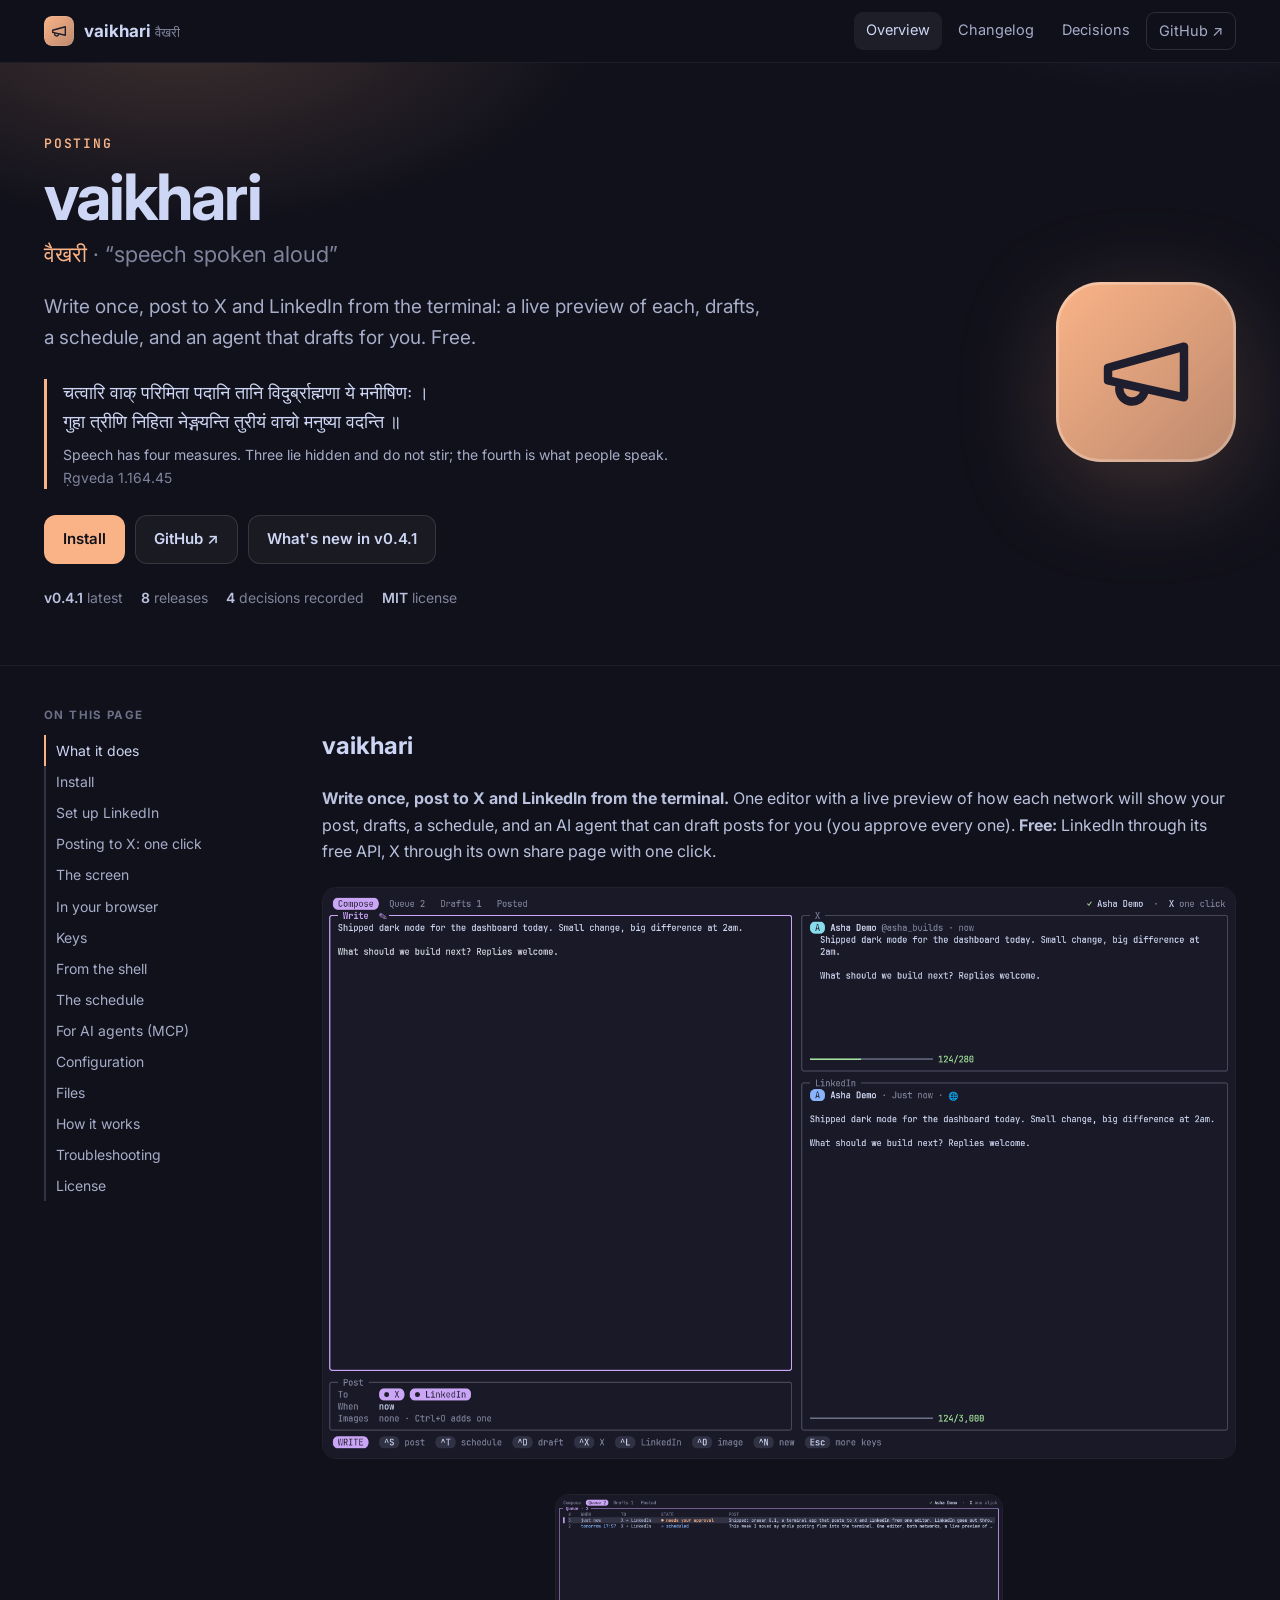
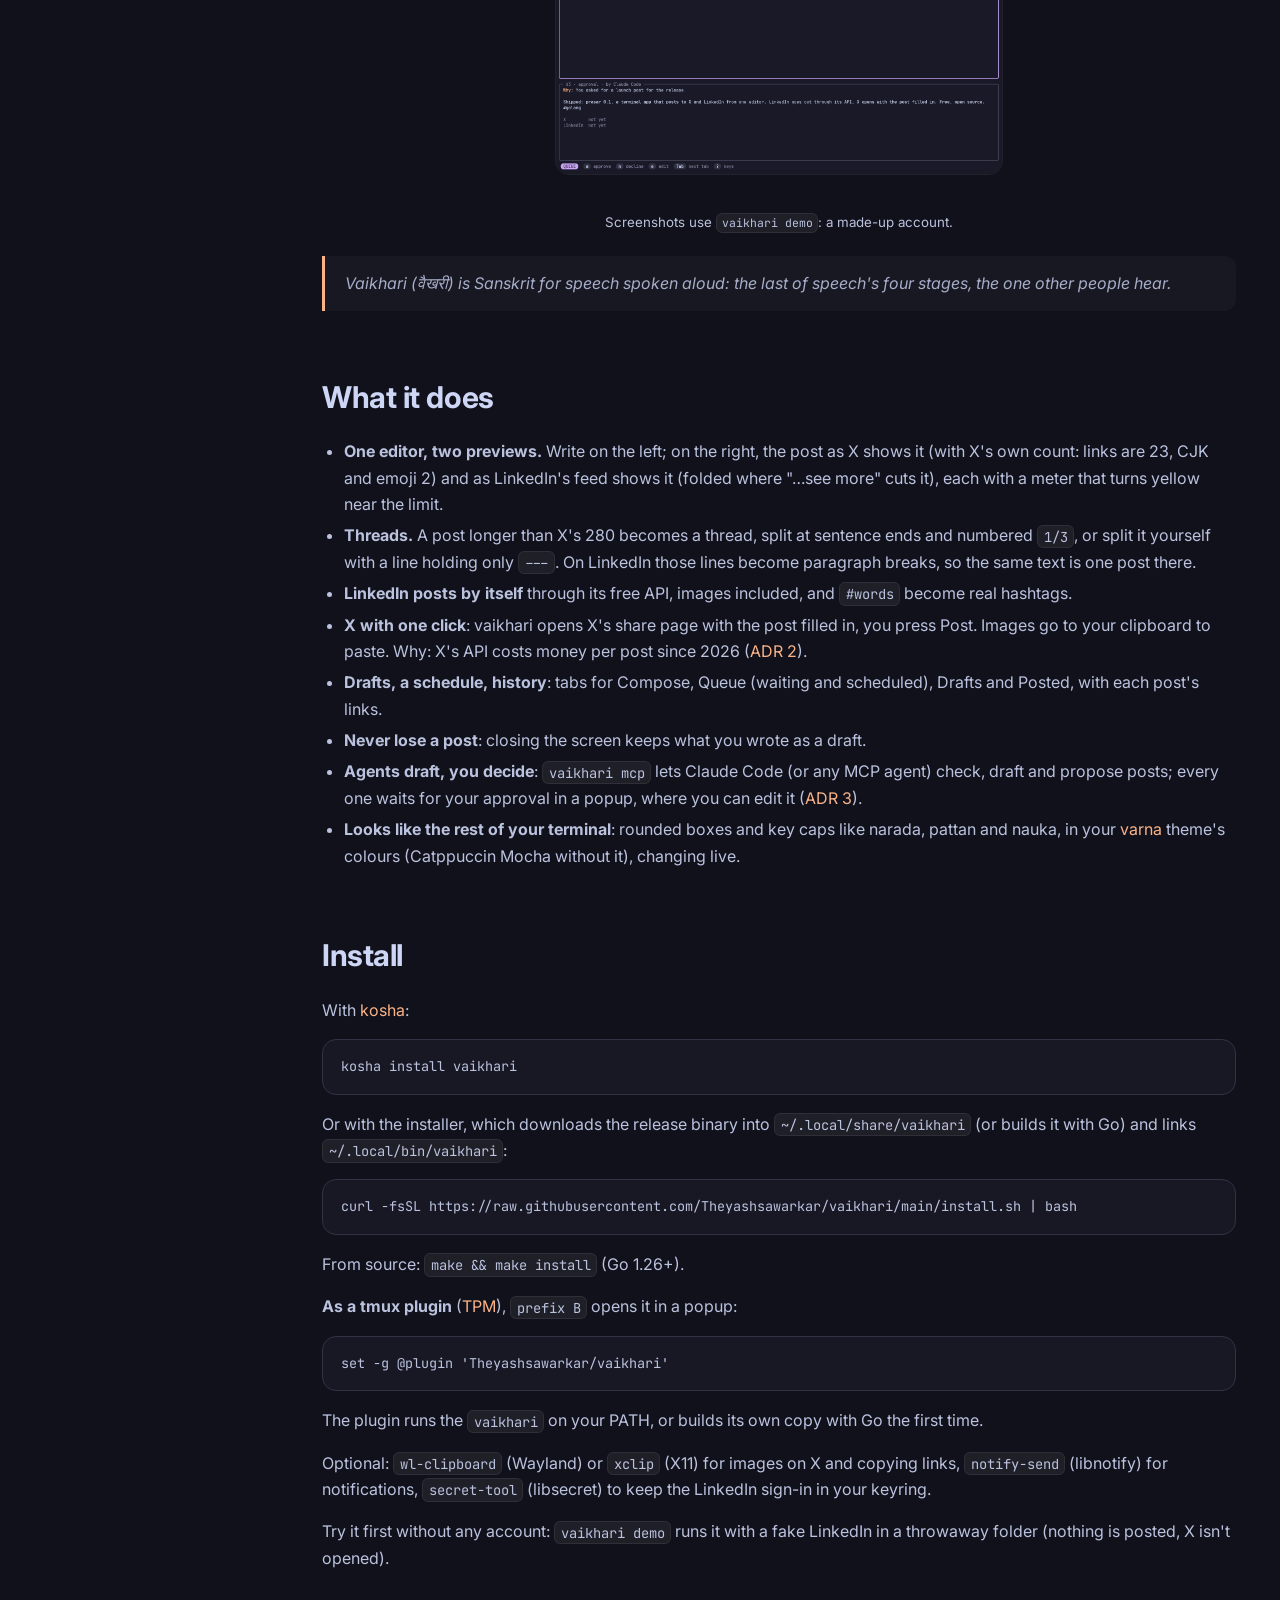
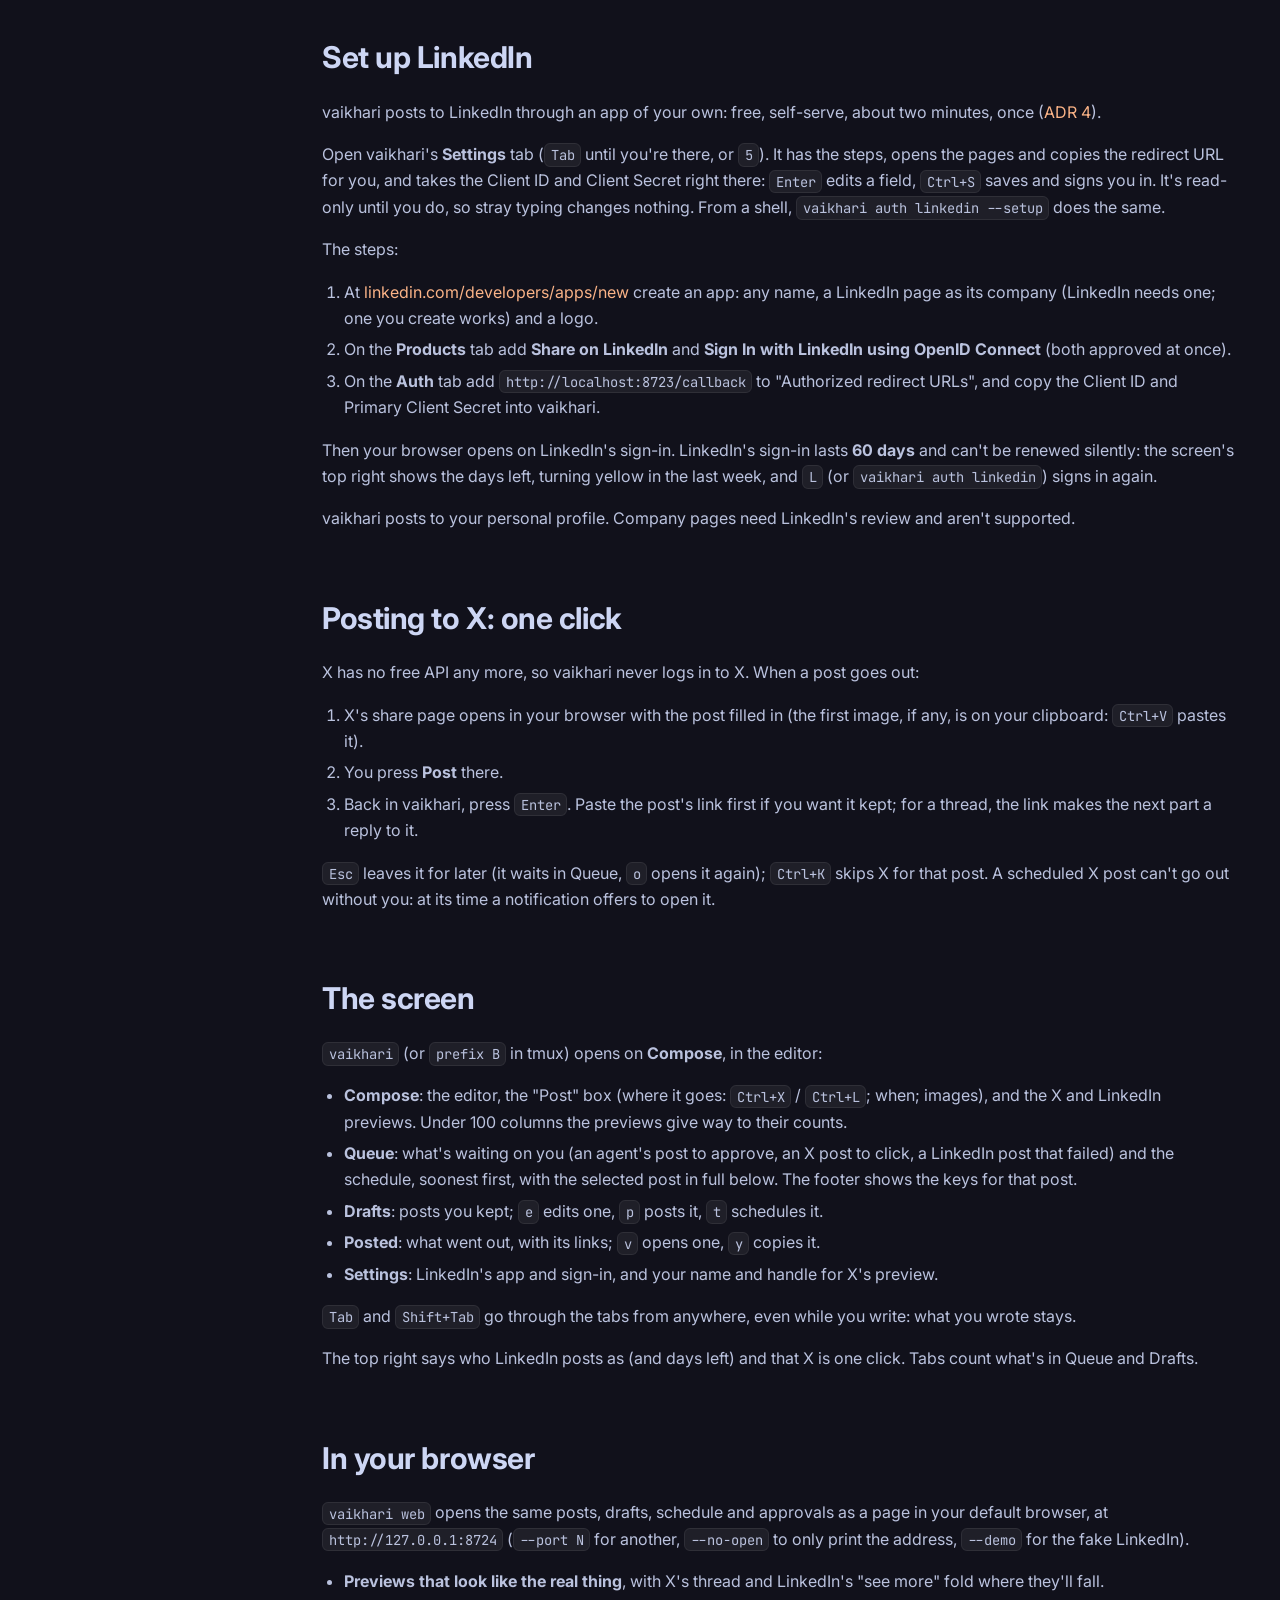
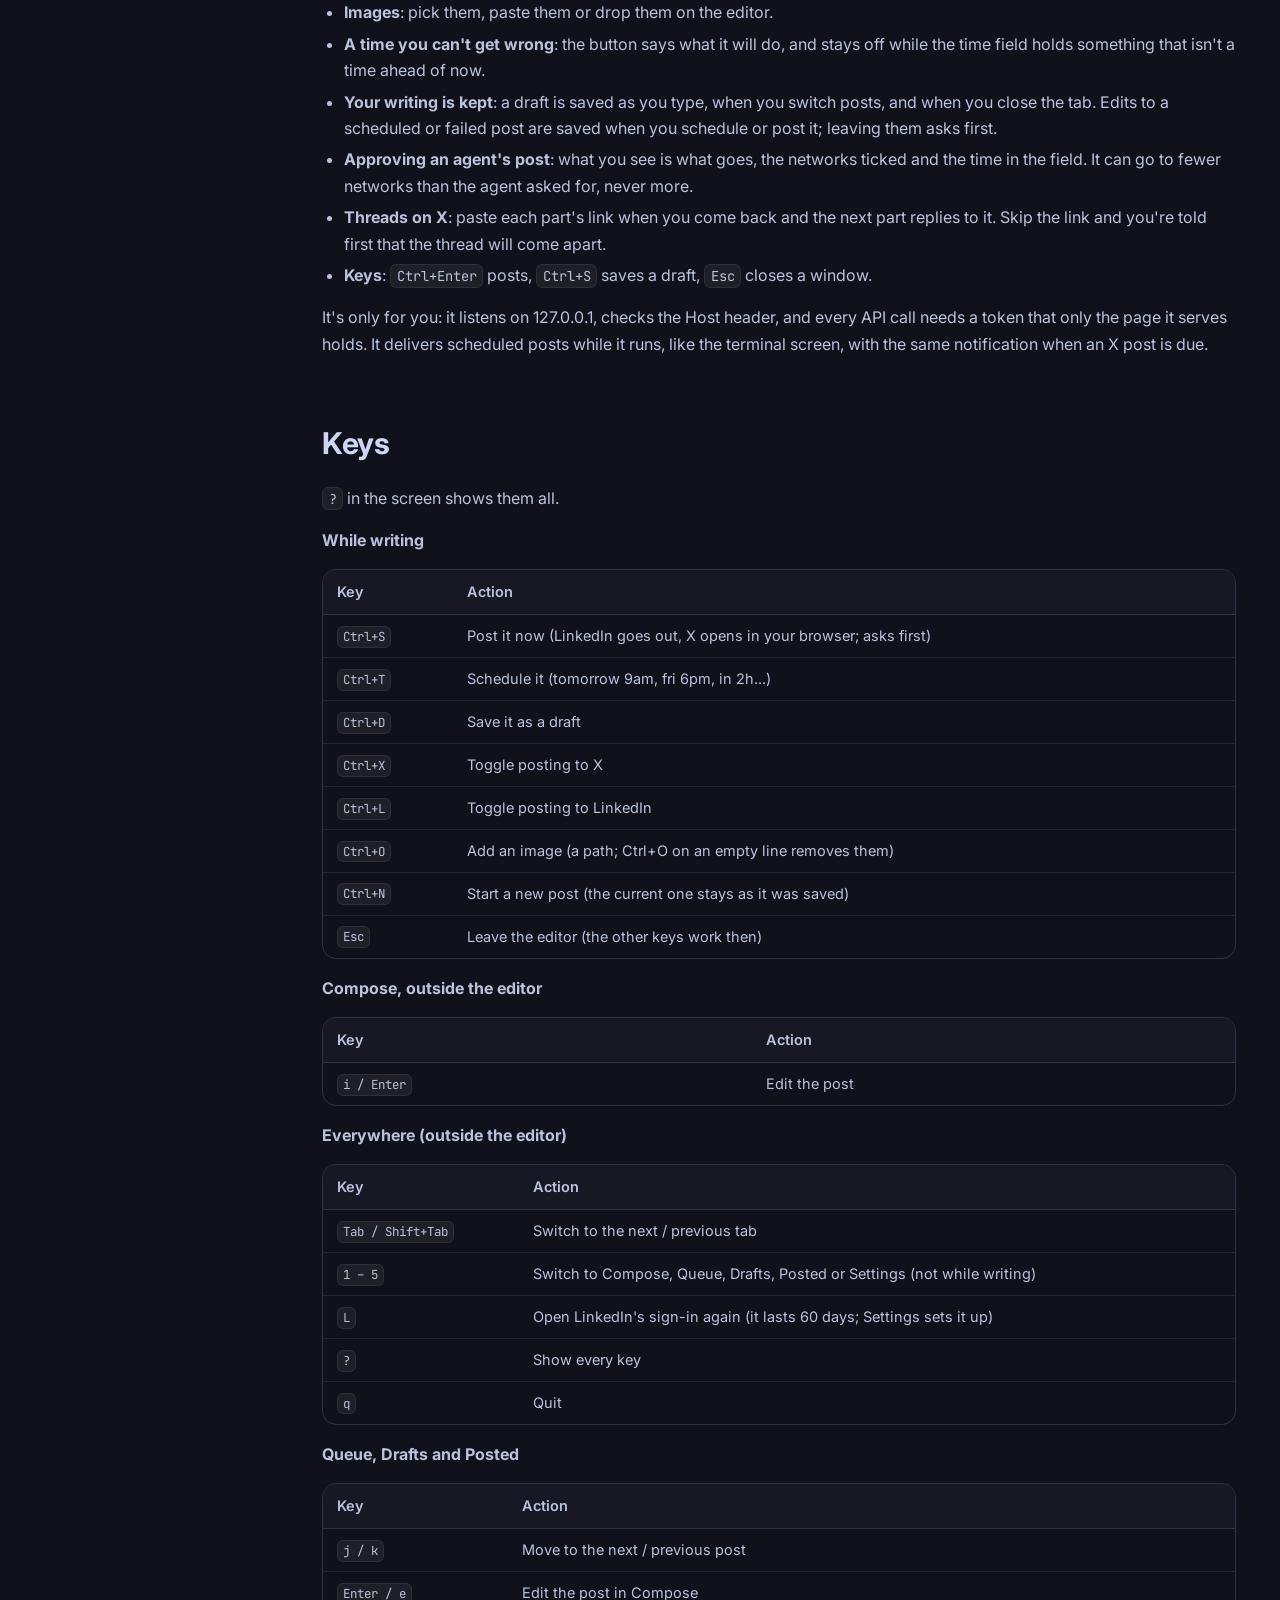
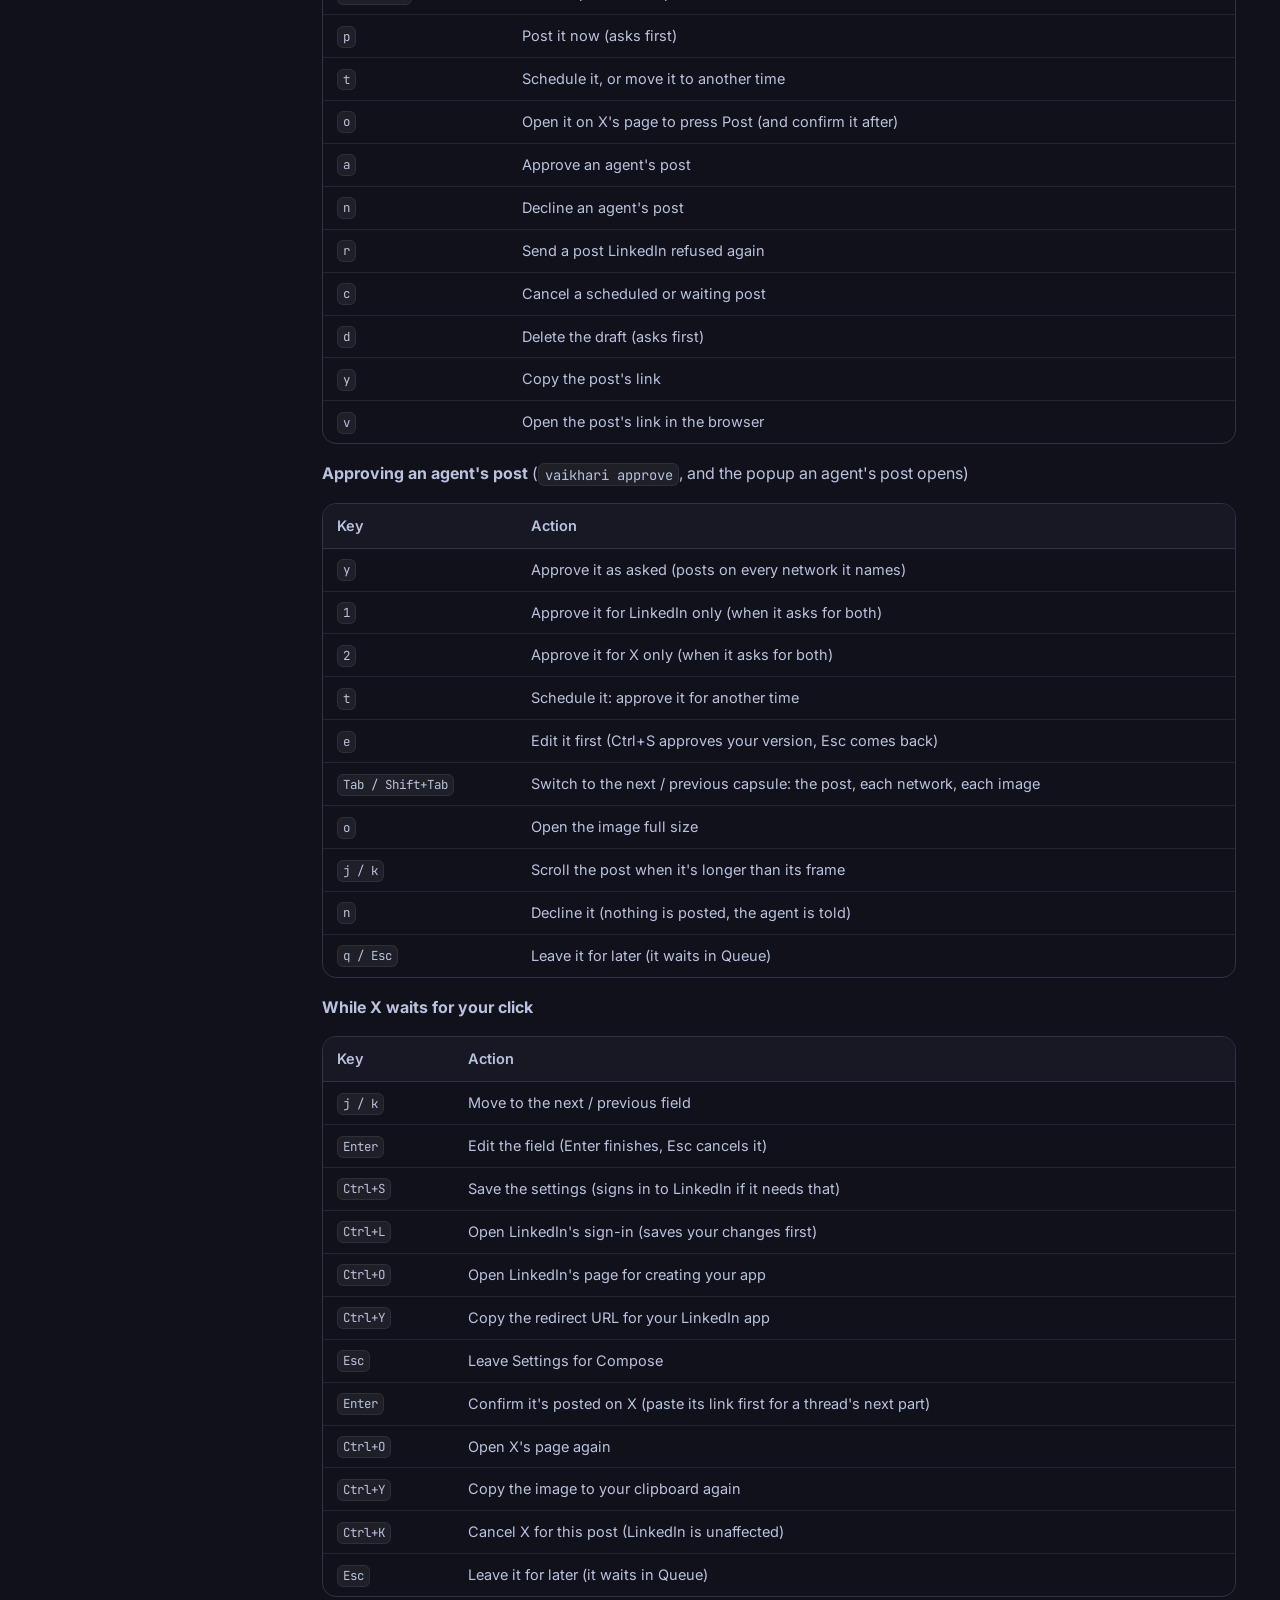
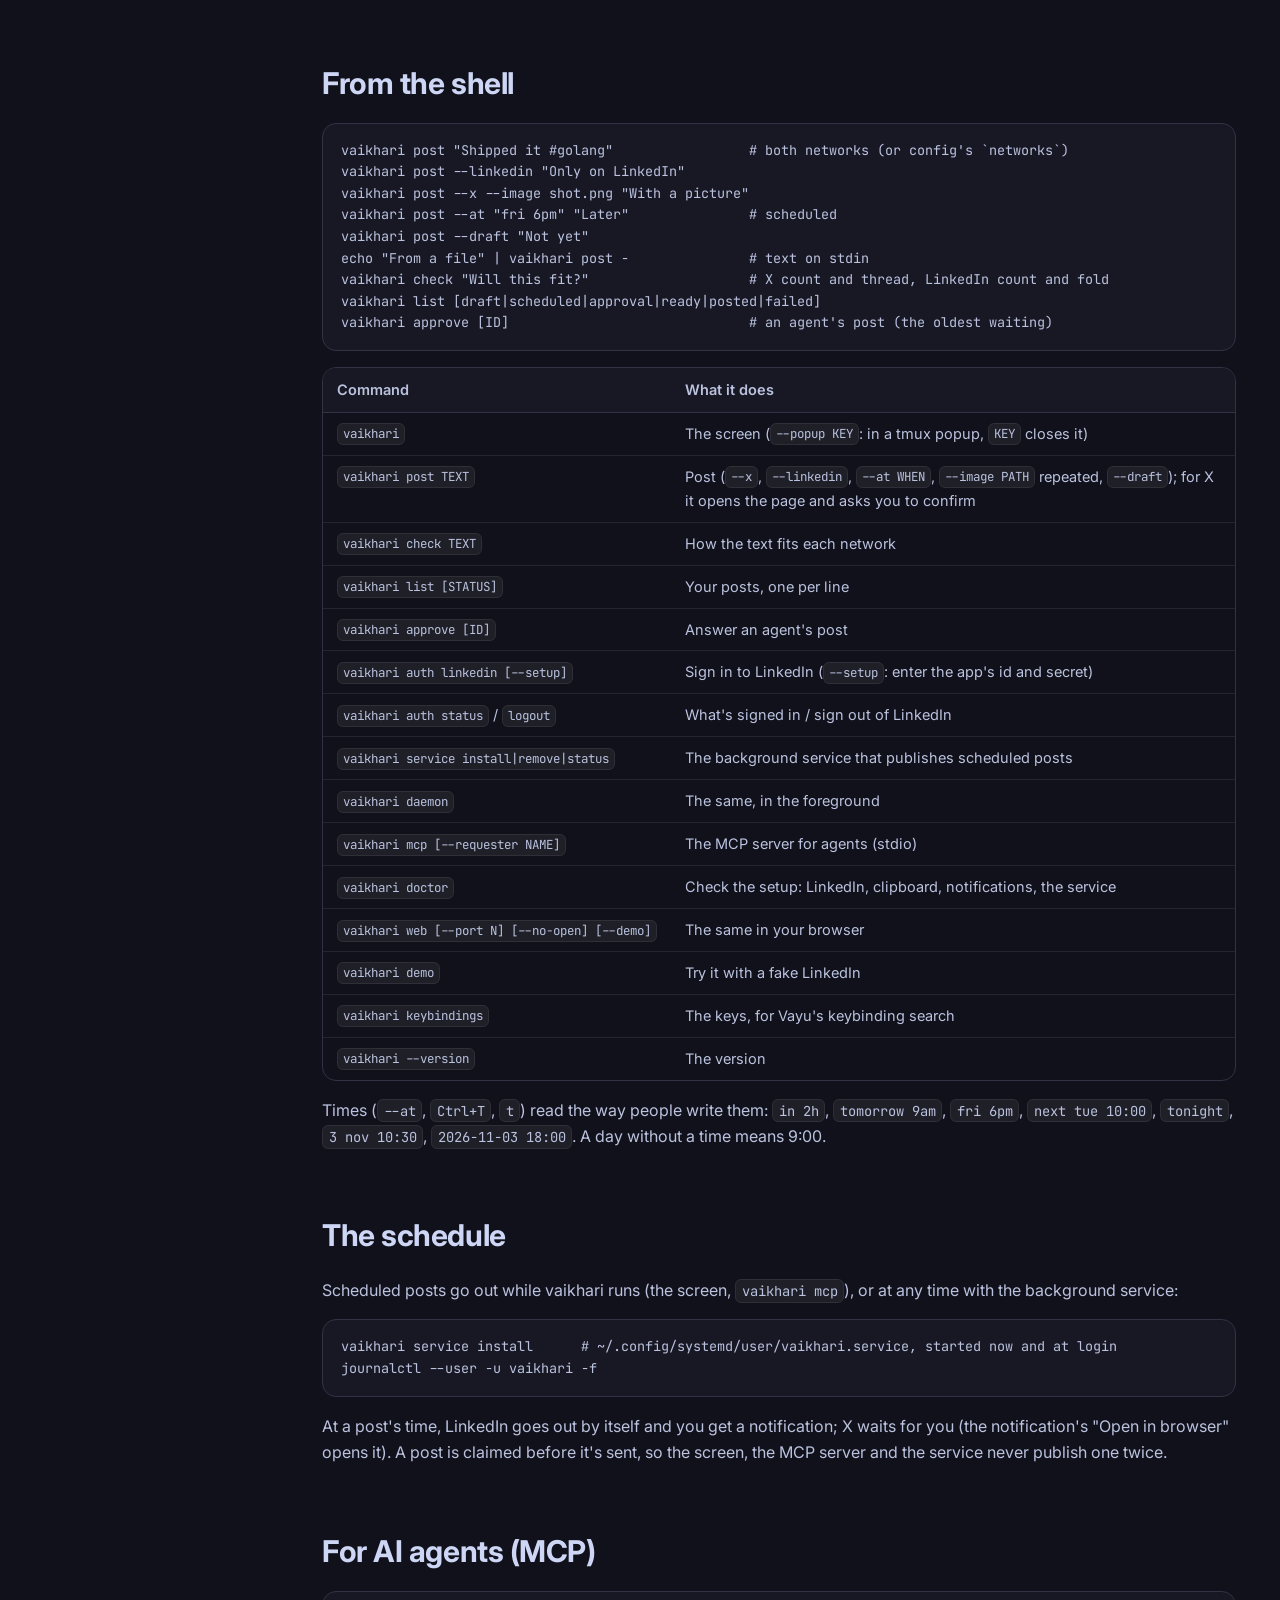
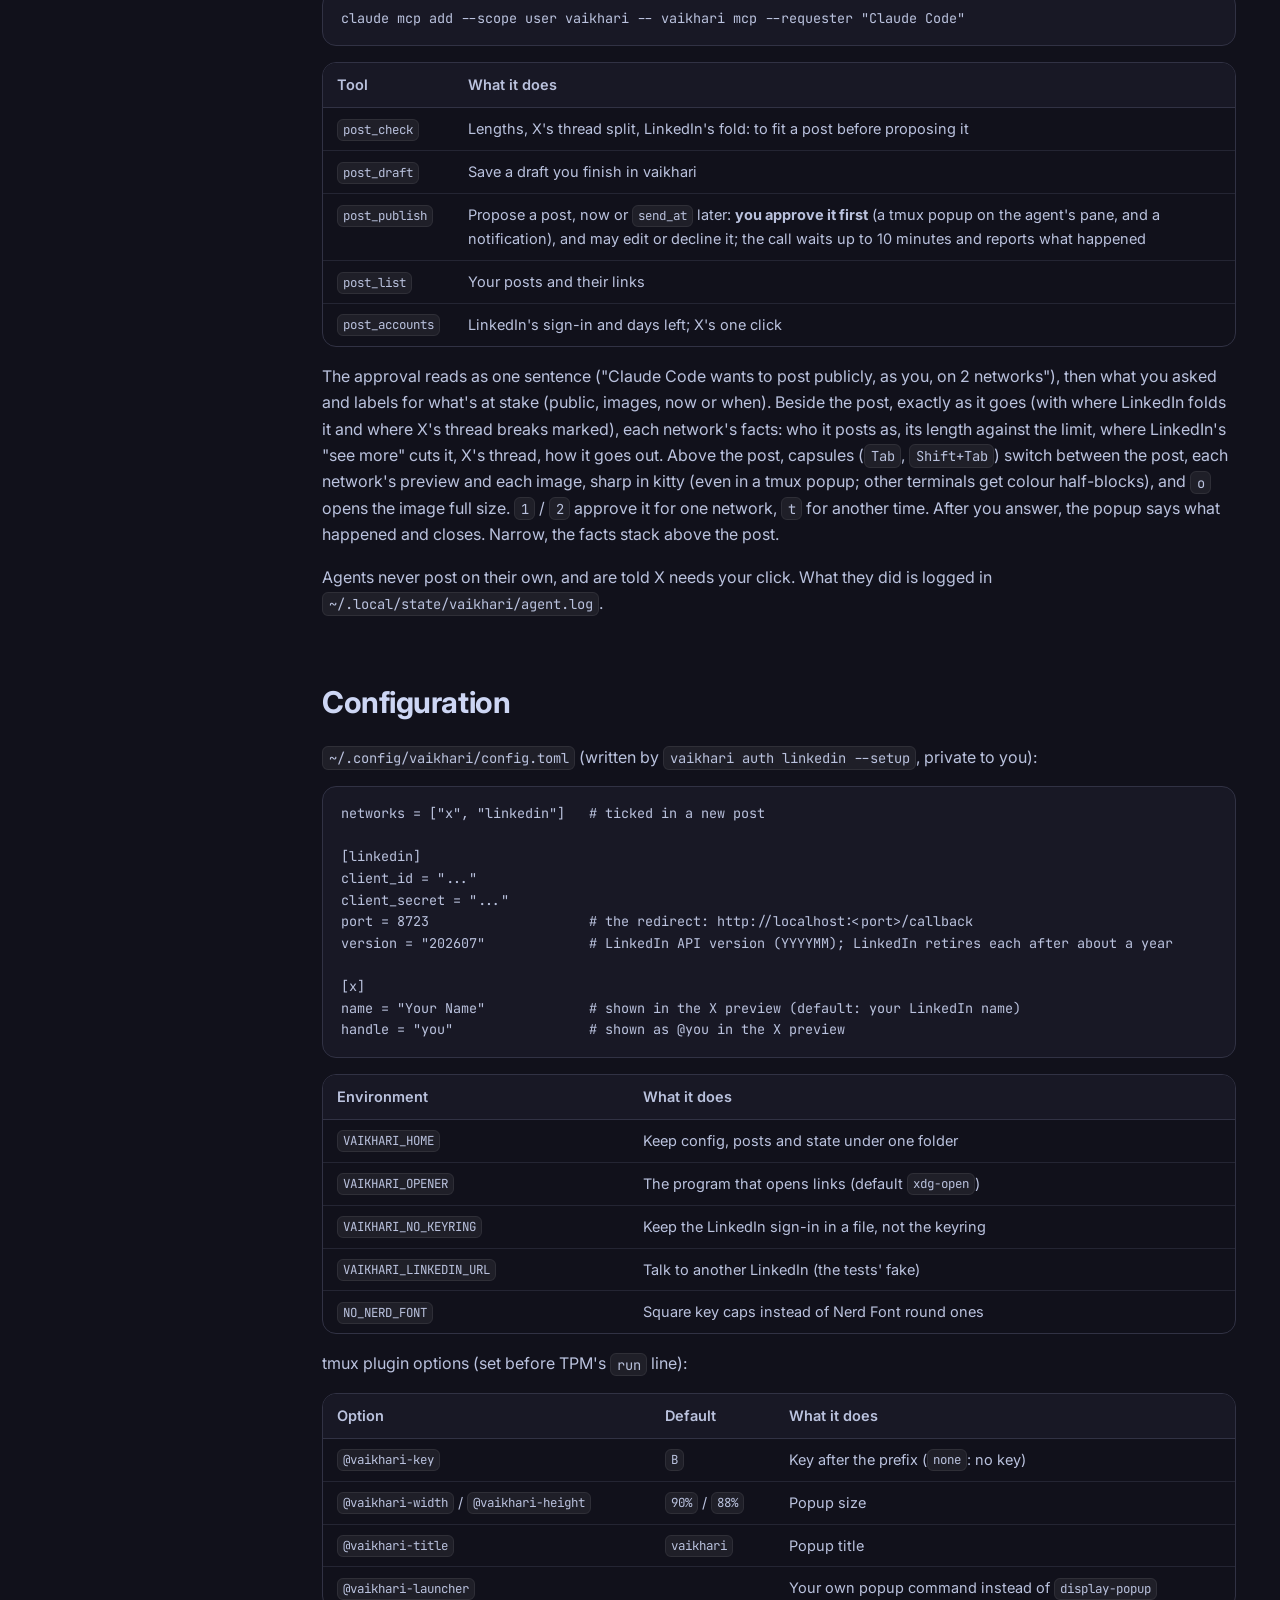
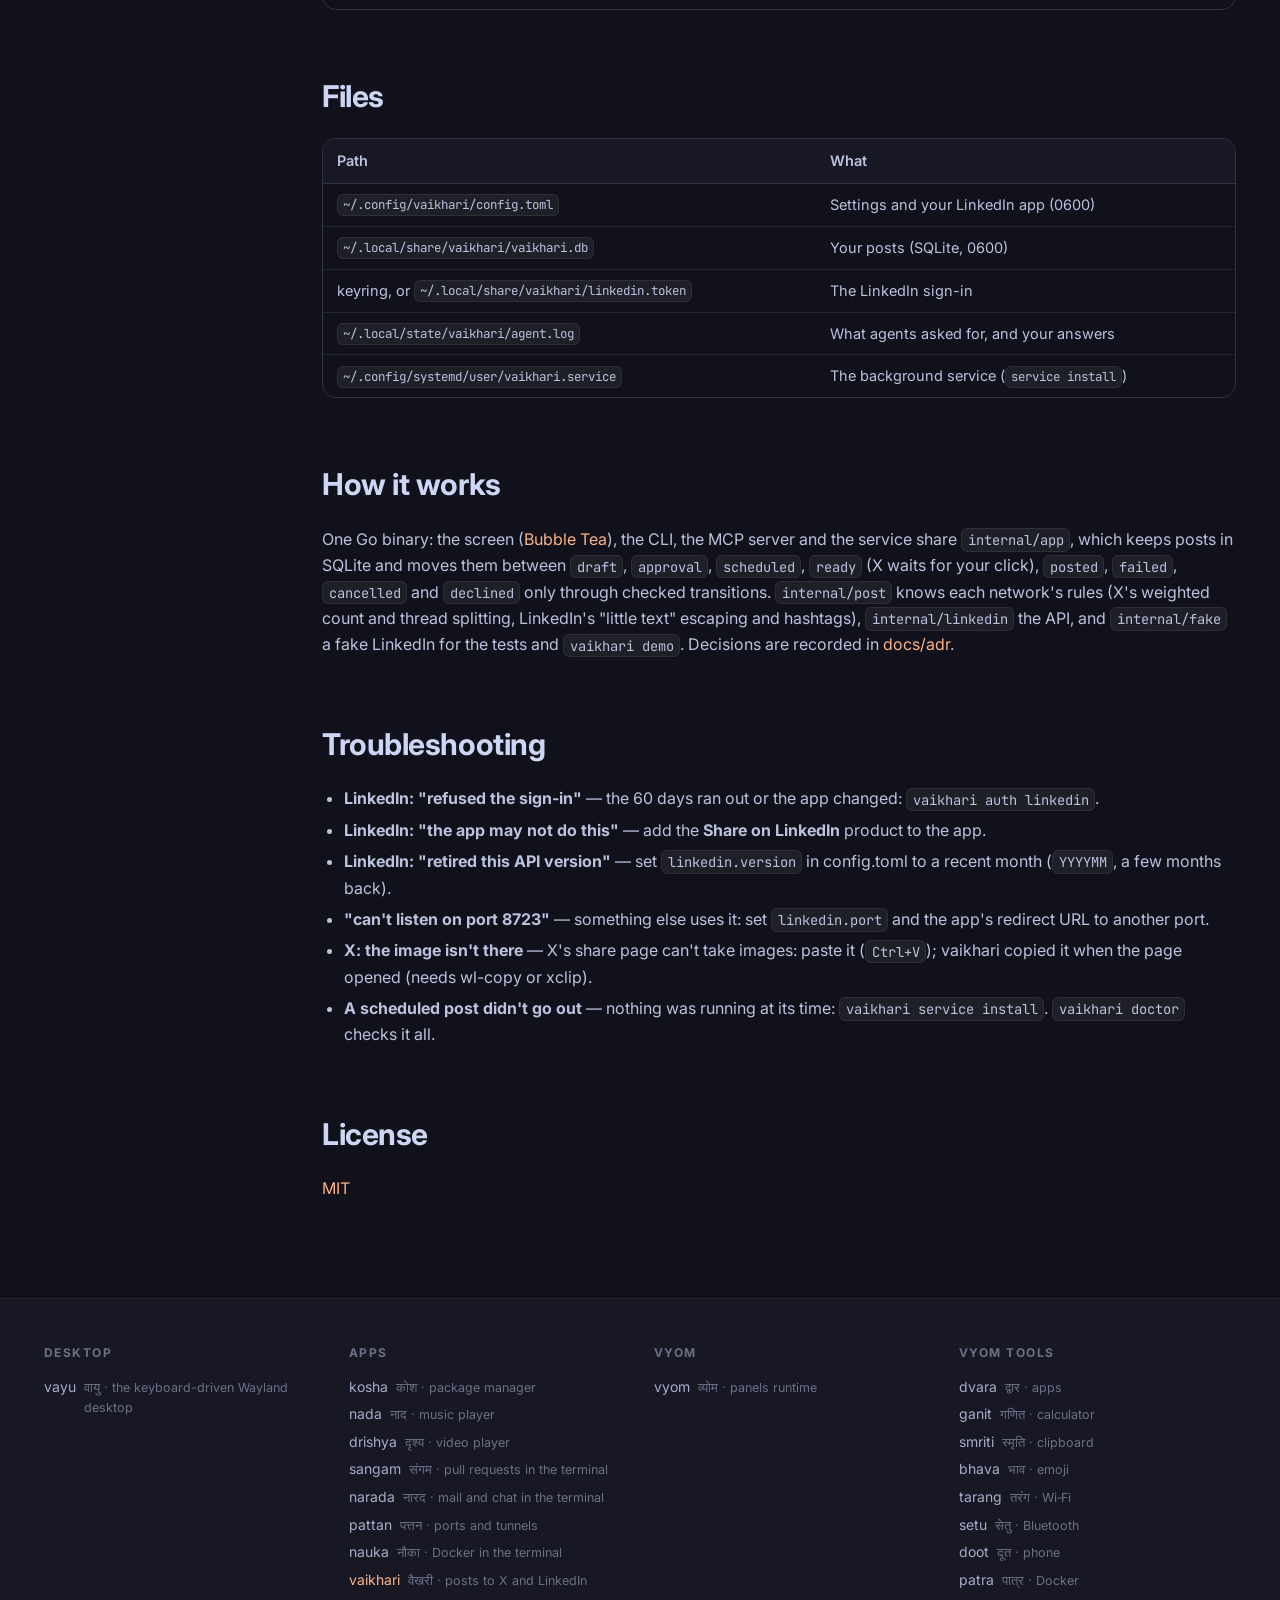
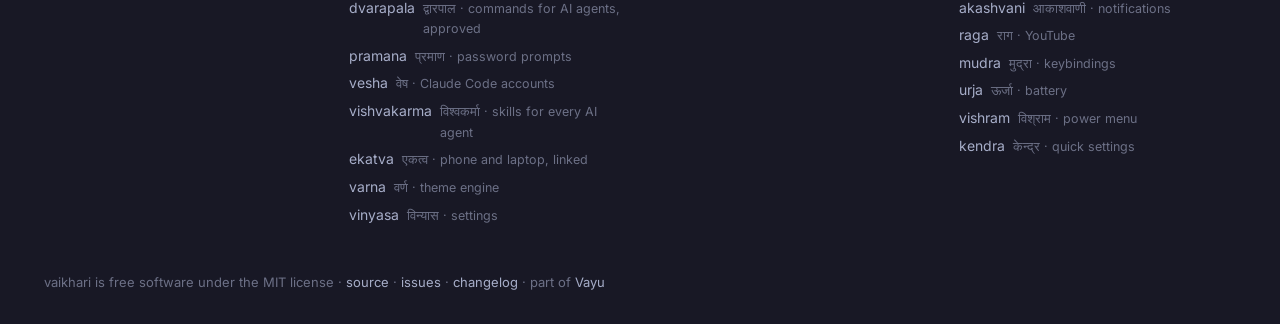
==== commit a1a1c128: "v0.4.1: fixes from an independent review of 0.4.0 Retry can't post twice; no key answers an approval" ====
--- a/docs/index.html
+++ b/docs/index.html
@@ -25,8 +25,8 @@
 <p class="lead">Write once, post to X and LinkedIn from the terminal: a live preview of each, drafts, a schedule, and an agent that drafts for you. Free.</p>
 <figure class="shloka"><p lang="sa">चत्वारि वाक् परिमिता पदानि तानि विदुर्ब्राह्मणा ये मनीषिणः ।<br>गुहा त्रीणि निहिता नेङ्गयन्ति तुरीयं वाचो मनुष्या वदन्ति ॥</p><figcaption>Speech has four measures. Three lie hidden and do not stir; the fourth is what people speak. <cite>Ṛgveda 1.164.45</cite></figcaption></figure>
 <div class="cta"><a class="btn primary" href="#install">Install</a><a class="btn" href="https://github.com/Theyashsawarkar/vaikhari">GitHub ↗</a>
-<a class="btn" href="changelog.html">What's new in v0.4.0</a></div>
-<div class="meta"><span><b>v0.4.0</b> latest</span><span><b>7</b> releases</span><span><b>4</b> decisions recorded</span><span><b>MIT</b> license</span></div>
+<a class="btn" href="changelog.html">What's new in v0.4.1</a></div>
+<div class="meta"><span><b>v0.4.1</b> latest</span><span><b>8</b> releases</span><span><b>4</b> decisions recorded</span><span><b>MIT</b> license</span></div>
 </div><img class="logo" src="assets/logo.svg" alt="vaikhari logo"></div></section>
 <div class="wrap"><aside class="toc"><b>On this page</b><a class="l2" href="#what-it-does">What it does</a><a class="l2" href="#install">Install</a><a class="l2" href="#set-up-linkedin">Set up LinkedIn</a><a class="l2" href="#posting-to-x-one-click">Posting to X: one click</a><a class="l2" href="#the-screen">The screen</a><a class="l2" href="#in-your-browser">In your browser</a><a class="l2" href="#keys">Keys</a><a class="l2" href="#from-the-shell">From the shell</a><a class="l2" href="#the-schedule">The schedule</a><a class="l2" href="#for-ai-agents-mcp">For AI agents (MCP)</a><a class="l2" href="#configuration">Configuration</a><a class="l2" href="#files">Files</a><a class="l2" href="#how-it-works">How it works</a><a class="l2" href="#troubleshooting">Troubleshooting</a><a class="l2" href="#license">License</a></aside><article>
 <h1 id="vaikhari"><a class="anchor" href="#vaikhari">#</a>vaikhari</h1>
@@ -70,8 +70,8 @@
 <p>The top right says who LinkedIn posts as (and days left) and that X is one click. Tabs count what's in Queue and Drafts.</p>
 <h2 id="in-your-browser"><a class="anchor" href="#in-your-browser">#</a>In your browser</h2>
 <p><code>vaikhari web</code> opens the same posts, drafts, schedule and approvals as a page in your default browser, at <code>http://127.0.0.1:8724</code> (<code>--port N</code> for another, <code>--no-open</code> to only print the address, <code>--demo</code> for the fake LinkedIn).</p>
-<ul><li><strong>Previews that look like the real thing</strong>, with X's thread and LinkedIn's "see more" fold where they'll fall.</li><li><strong>Images</strong>: pick them, paste them or drop them on the editor.</li><li><strong>A time you can't get wrong</strong>: the button says what it will do, and stays off while the time field holds something that isn't a time ahead of now.</li><li><strong>Your writing is kept</strong>: saved as a draft as you type, when you switch posts, and when you close the tab.</li><li><strong>Approving an agent's post</strong>: what you see is what goes, the networks ticked and the time in the field. It can go to fewer networks than the agent asked for, never more.</li><li><strong>Threads on X</strong>: paste each part's link when you come back and the next part replies to it. Skip the link and you're told first that the thread will come apart.</li><li><strong>Keys</strong>: <code>Ctrl+Enter</code> posts, <code>Ctrl+S</code> saves a draft, <code>Esc</code> closes a window.</li></ul>
-<p>It's only for you: it listens on 127.0.0.1, checks the Host header, and every API call needs a token that only the page it serves holds. It delivers scheduled posts while it runs, like the terminal screen.</p>
+<ul><li><strong>Previews that look like the real thing</strong>, with X's thread and LinkedIn's "see more" fold where they'll fall.</li><li><strong>Images</strong>: pick them, paste them or drop them on the editor.</li><li><strong>A time you can't get wrong</strong>: the button says what it will do, and stays off while the time field holds something that isn't a time ahead of now.</li><li><strong>Your writing is kept</strong>: a draft is saved as you type, when you switch posts, and when you close the tab. Edits to a scheduled or failed post are saved when you schedule or post it; leaving them asks first.</li><li><strong>Approving an agent's post</strong>: what you see is what goes, the networks ticked and the time in the field. It can go to fewer networks than the agent asked for, never more.</li><li><strong>Threads on X</strong>: paste each part's link when you come back and the next part replies to it. Skip the link and you're told first that the thread will come apart.</li><li><strong>Keys</strong>: <code>Ctrl+Enter</code> posts, <code>Ctrl+S</code> saves a draft, <code>Esc</code> closes a window.</li></ul>
+<p>It's only for you: it listens on 127.0.0.1, checks the Host header, and every API call needs a token that only the page it serves holds. It delivers scheduled posts while it runs, like the terminal screen, with the same notification when an X post is due.</p>
 <h2 id="keys"><a class="anchor" href="#keys">#</a>Keys</h2>
 <p><code>?</code> in the screen shows them all.</p>
 <p><strong>While writing</strong></p>
@@ -85,7 +85,7 @@
 <p><strong>Approving an agent's post</strong> (<code>vaikhari approve</code>, and the popup an agent's post opens)</p>
 <div class="table"><table><thead><tr><th>Key</th><th>Action</th></tr></thead><tbody><tr><td><code>y</code></td><td>Approve it as asked (posts on every network it names)</td></tr><tr><td><code>1</code></td><td>Approve it for LinkedIn only (when it asks for both)</td></tr><tr><td><code>2</code></td><td>Approve it for X only (when it asks for both)</td></tr><tr><td><code>t</code></td><td>Schedule it: approve it for another time</td></tr><tr><td><code>e</code></td><td>Edit it first (Ctrl+S approves your version, Esc comes back)</td></tr><tr><td><code>Tab / Shift+Tab</code></td><td>Switch to the next / previous capsule: the post, each network, each image</td></tr><tr><td><code>o</code></td><td>Open the image full size</td></tr><tr><td><code>j / k</code></td><td>Scroll the post when it's longer than its frame</td></tr><tr><td><code>n</code></td><td>Decline it (nothing is posted, the agent is told)</td></tr><tr><td><code>q / Esc</code></td><td>Leave it for later (it waits in Queue)</td></tr></tbody></table></div>
 <p><strong>While X waits for your click</strong></p>
-<div class="table"><table><thead><tr><th>Key</th><th>Action</th></tr></thead><tbody><tr><td><code>j / k</code></td><td>Move to the next / previous field</td></tr><tr><td><code>Enter</code></td><td>Edit the field (Enter finishes, Esc cancels it)</td></tr><tr><td><code>Ctrl+S</code></td><td>Save the settings (signs in to LinkedIn if it needs that)</td></tr><tr><td><code>Ctrl+L</code></td><td>Open LinkedIn's sign-in</td></tr><tr><td><code>Ctrl+O</code></td><td>Open LinkedIn's page for creating your app</td></tr><tr><td><code>Ctrl+Y</code></td><td>Copy the redirect URL for your LinkedIn app</td></tr><tr><td><code>Esc</code></td><td>Leave Settings for Compose</td></tr><tr><td><code>Enter</code></td><td>Confirm it's posted on X (paste its link first for a thread's next part)</td></tr><tr><td><code>Ctrl+O</code></td><td>Open X's page again</td></tr><tr><td><code>Ctrl+Y</code></td><td>Copy the image to your clipboard again</td></tr><tr><td><code>Ctrl+K</code></td><td>Cancel X for this post (LinkedIn is unaffected)</td></tr><tr><td><code>Esc</code></td><td>Leave it for later (it waits in Queue)</td></tr></tbody></table></div>
+<div class="table"><table><thead><tr><th>Key</th><th>Action</th></tr></thead><tbody><tr><td><code>j / k</code></td><td>Move to the next / previous field</td></tr><tr><td><code>Enter</code></td><td>Edit the field (Enter finishes, Esc cancels it)</td></tr><tr><td><code>Ctrl+S</code></td><td>Save the settings (signs in to LinkedIn if it needs that)</td></tr><tr><td><code>Ctrl+L</code></td><td>Open LinkedIn's sign-in (saves your changes first)</td></tr><tr><td><code>Ctrl+O</code></td><td>Open LinkedIn's page for creating your app</td></tr><tr><td><code>Ctrl+Y</code></td><td>Copy the redirect URL for your LinkedIn app</td></tr><tr><td><code>Esc</code></td><td>Leave Settings for Compose</td></tr><tr><td><code>Enter</code></td><td>Confirm it's posted on X (paste its link first for a thread's next part)</td></tr><tr><td><code>Ctrl+O</code></td><td>Open X's page again</td></tr><tr><td><code>Ctrl+Y</code></td><td>Copy the image to your clipboard again</td></tr><tr><td><code>Ctrl+K</code></td><td>Cancel X for this post (LinkedIn is unaffected)</td></tr><tr><td><code>Esc</code></td><td>Leave it for later (it waits in Queue)</td></tr></tbody></table></div>
 <h2 id="from-the-shell"><a class="anchor" href="#from-the-shell">#</a>From the shell</h2>
 <pre class="code" data-lang="sh"><code>vaikhari post &quot;Shipped it #golang&quot;                 # both networks (or config&#x27;s `networks`)
 vaikhari post --linkedin &quot;Only on LinkedIn&quot;
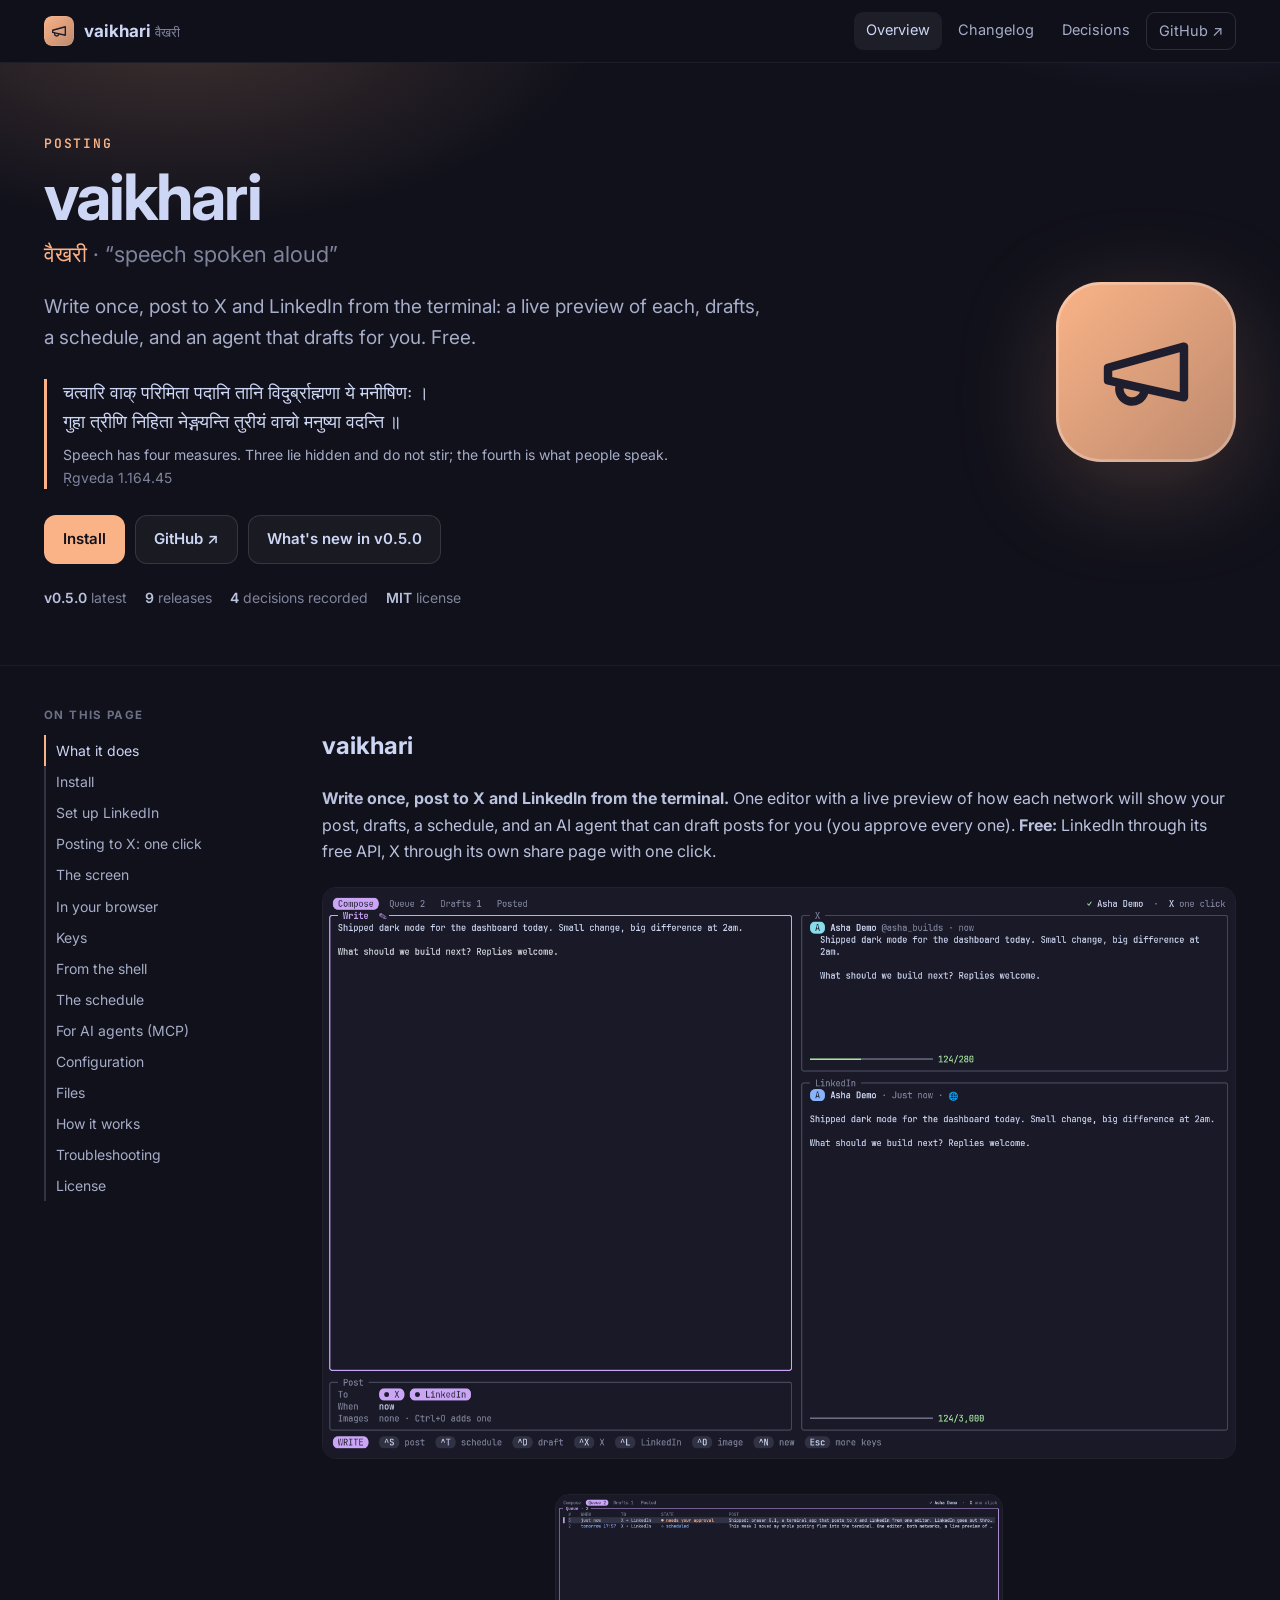
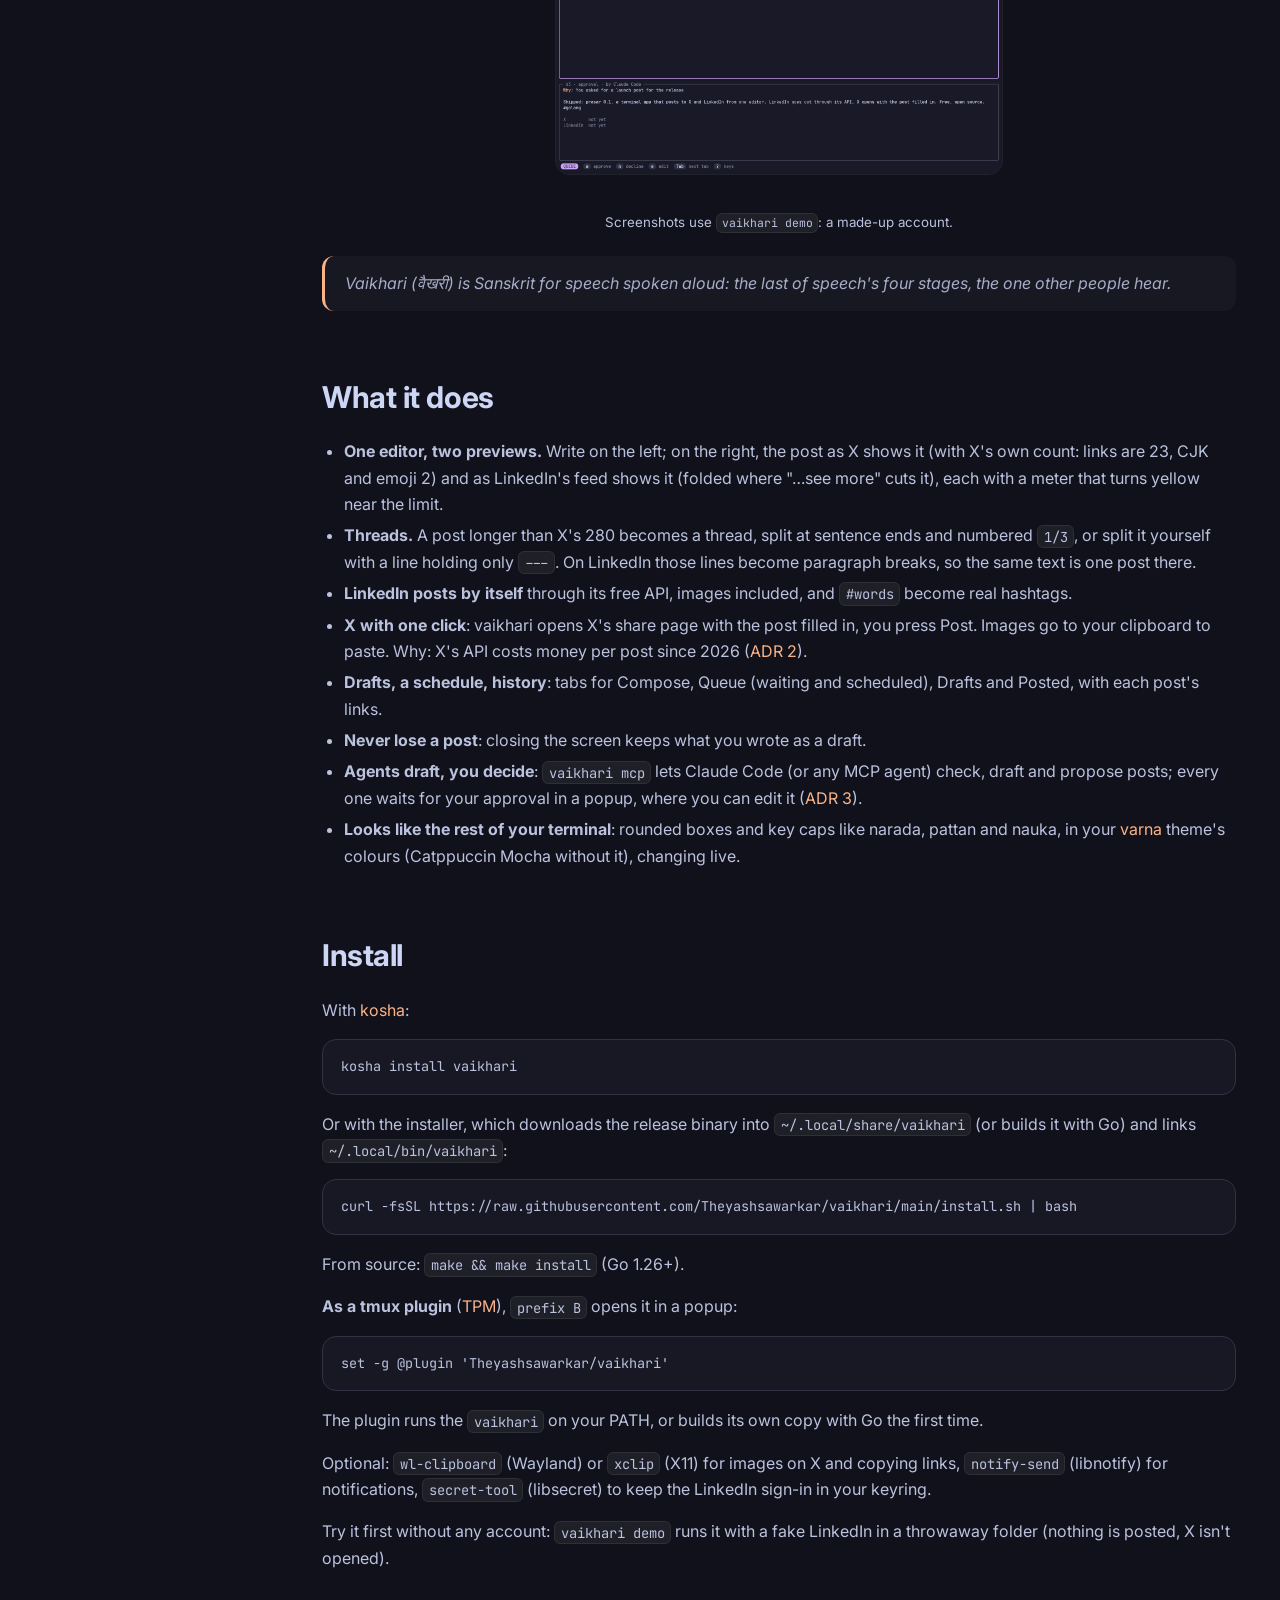
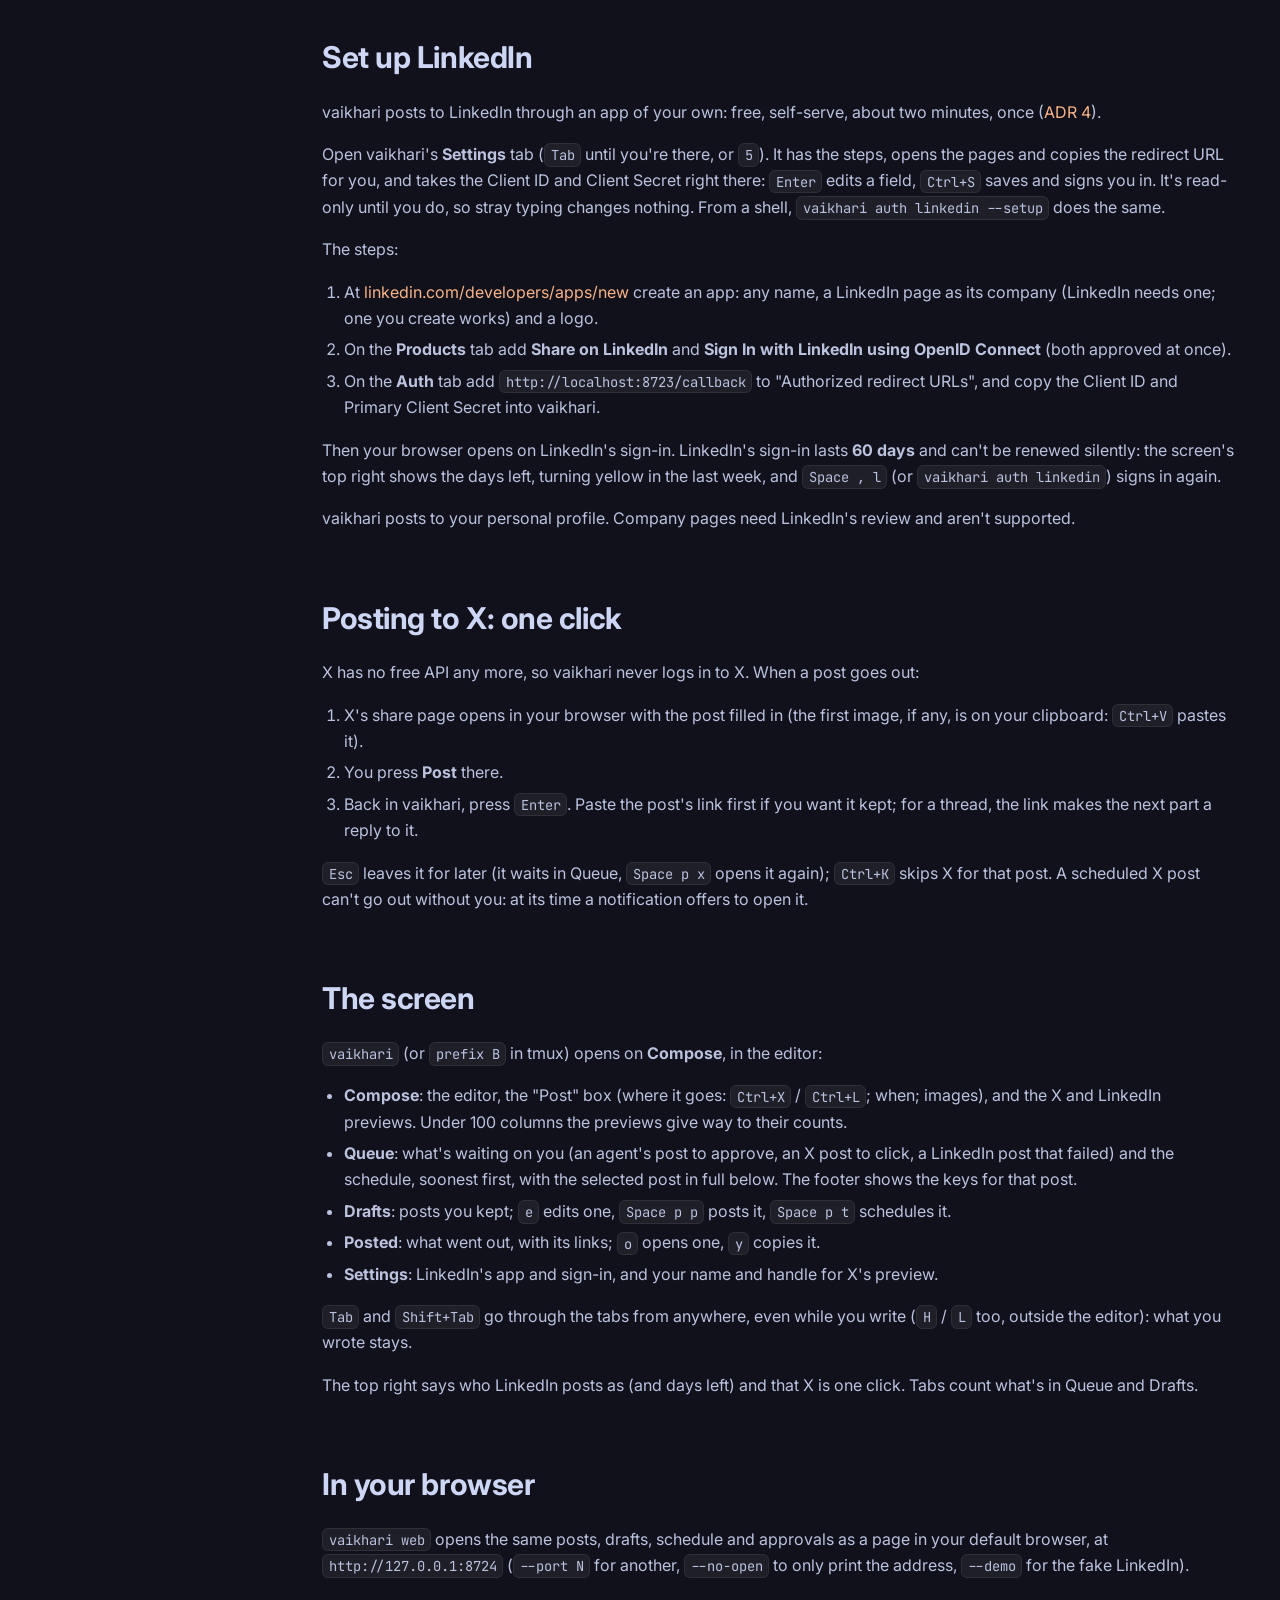
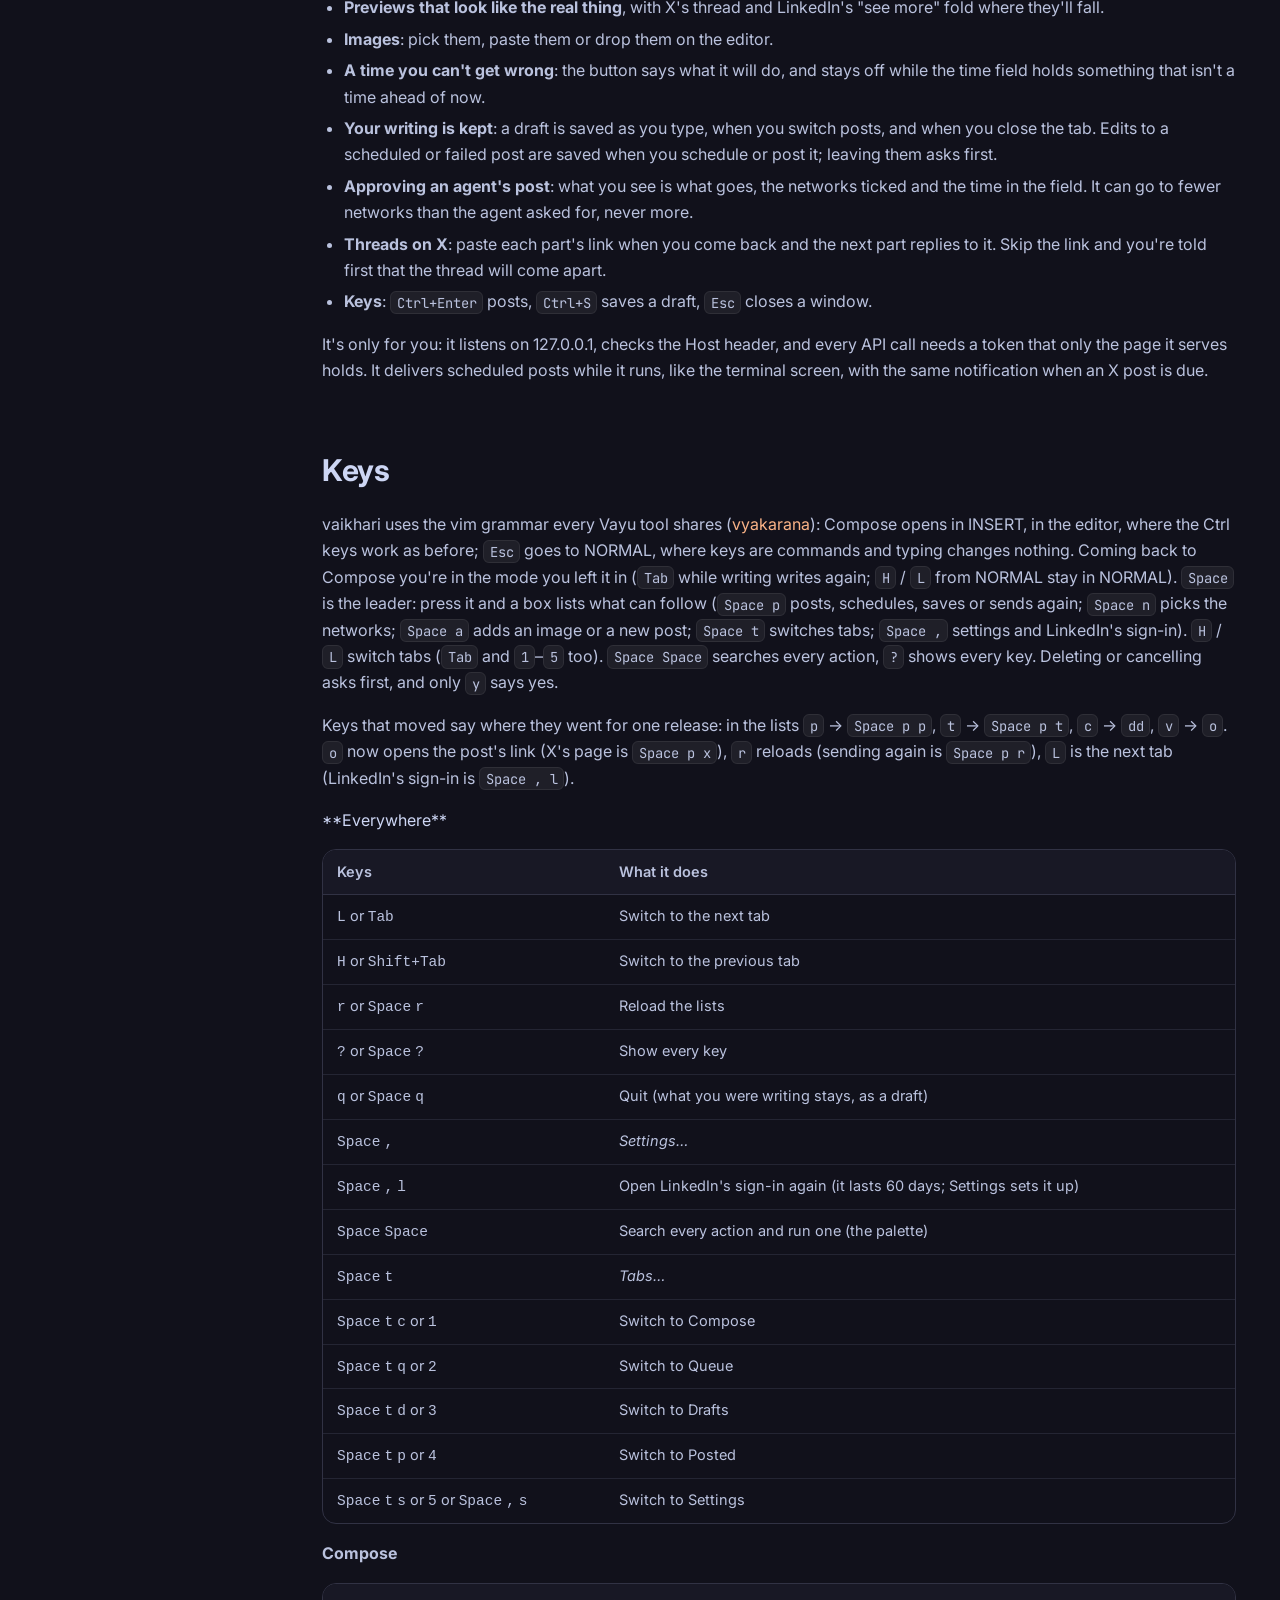
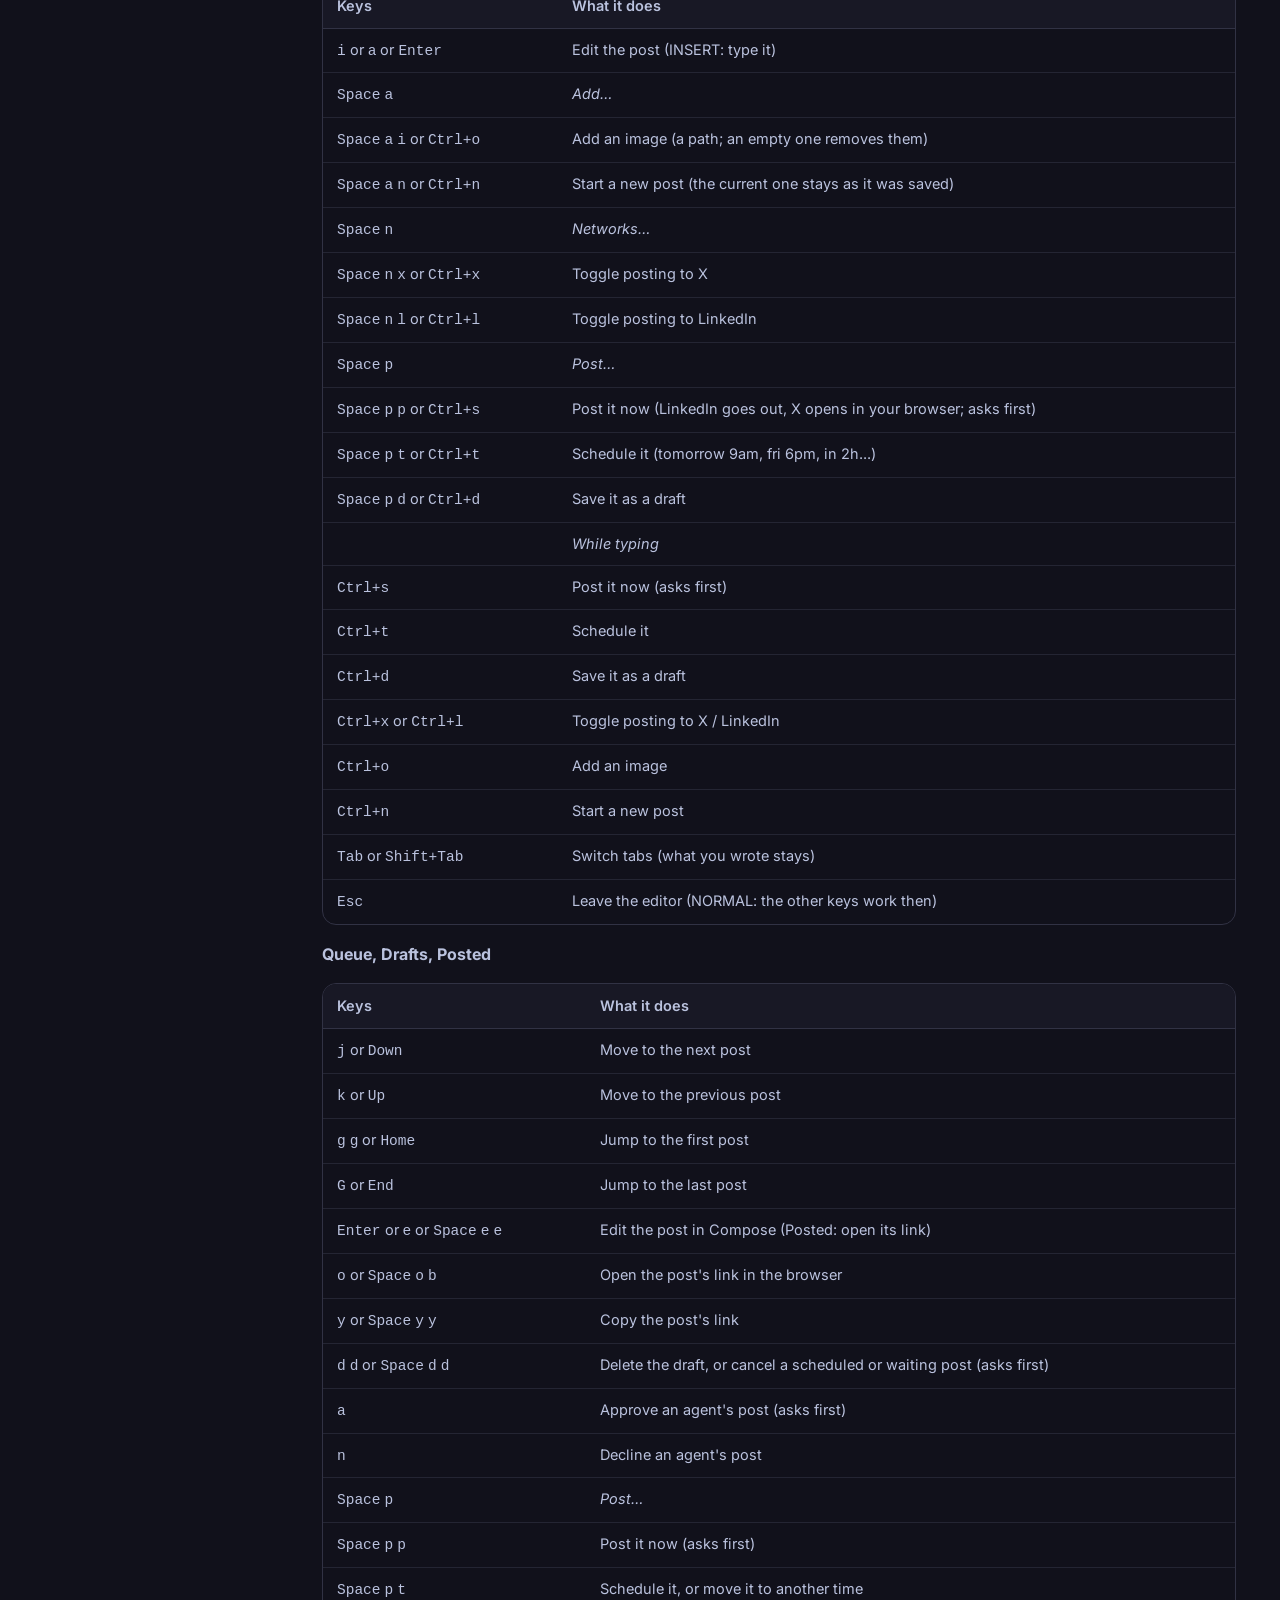
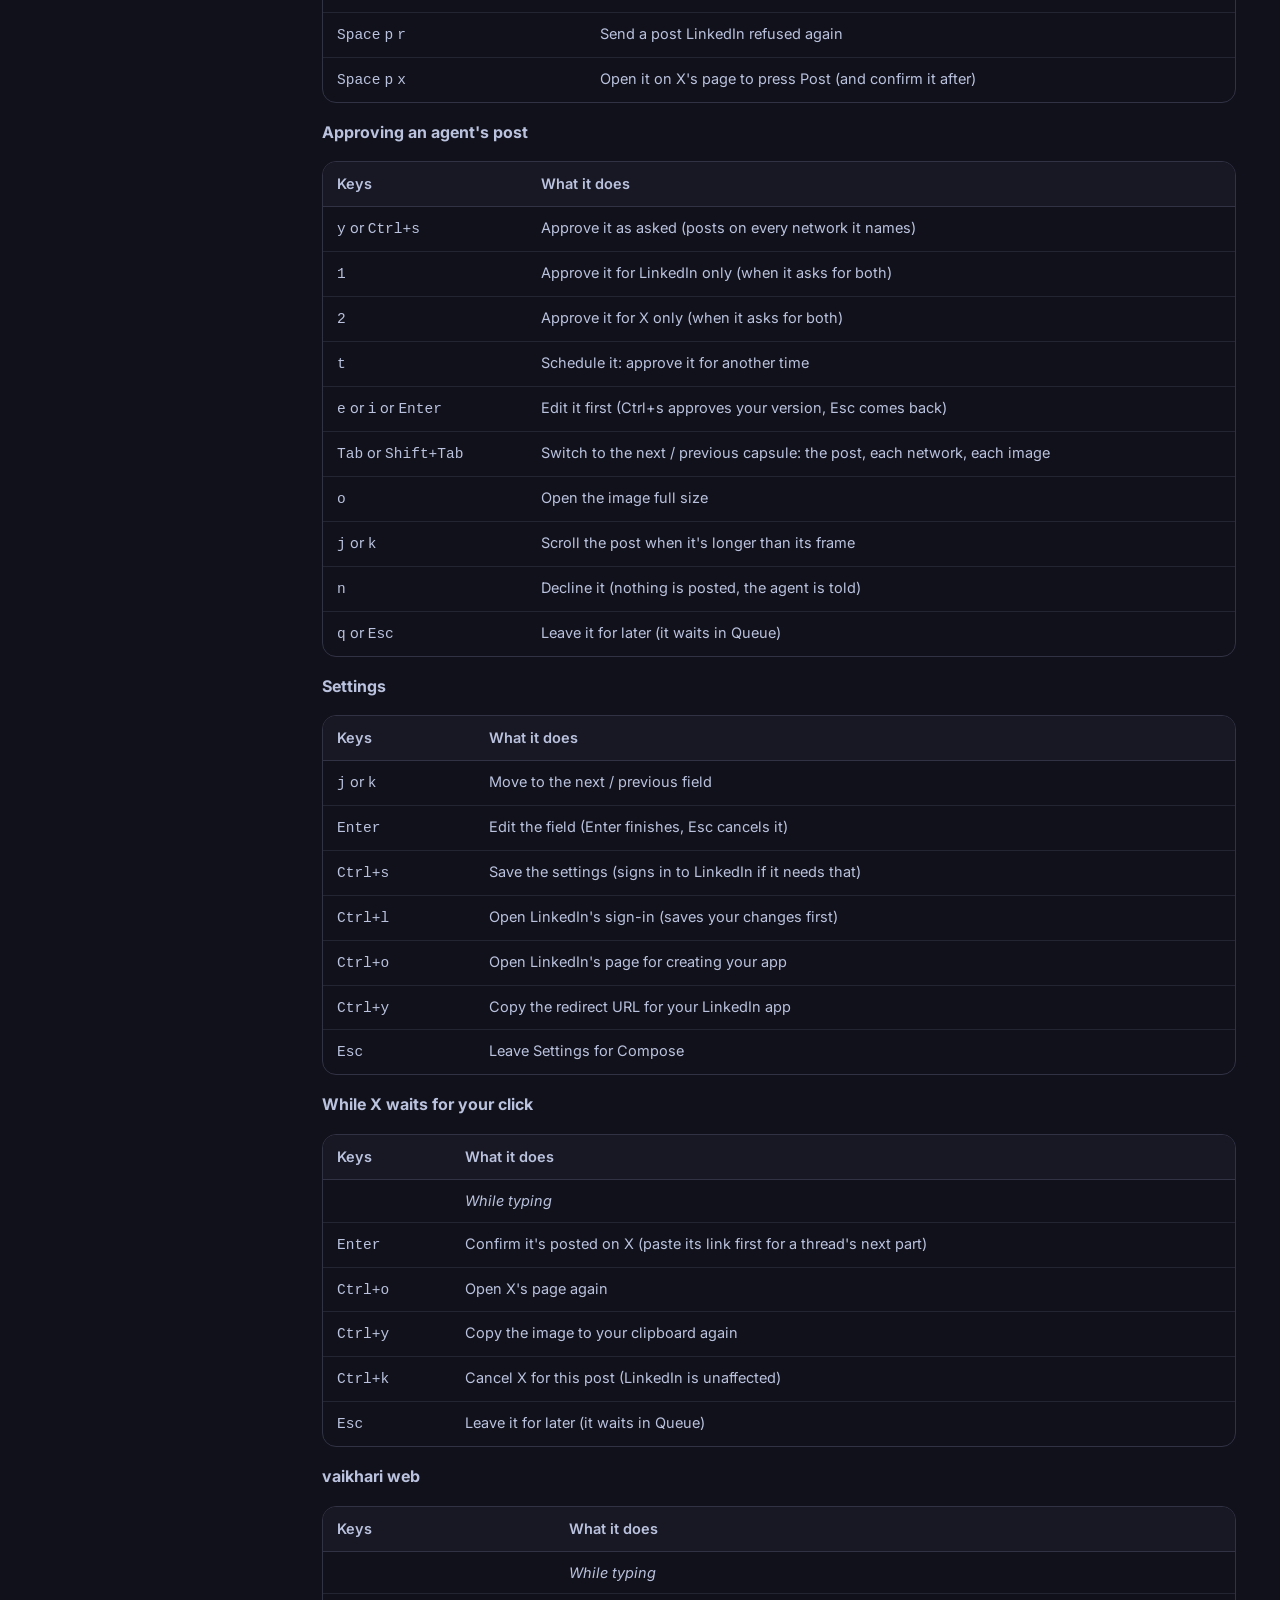
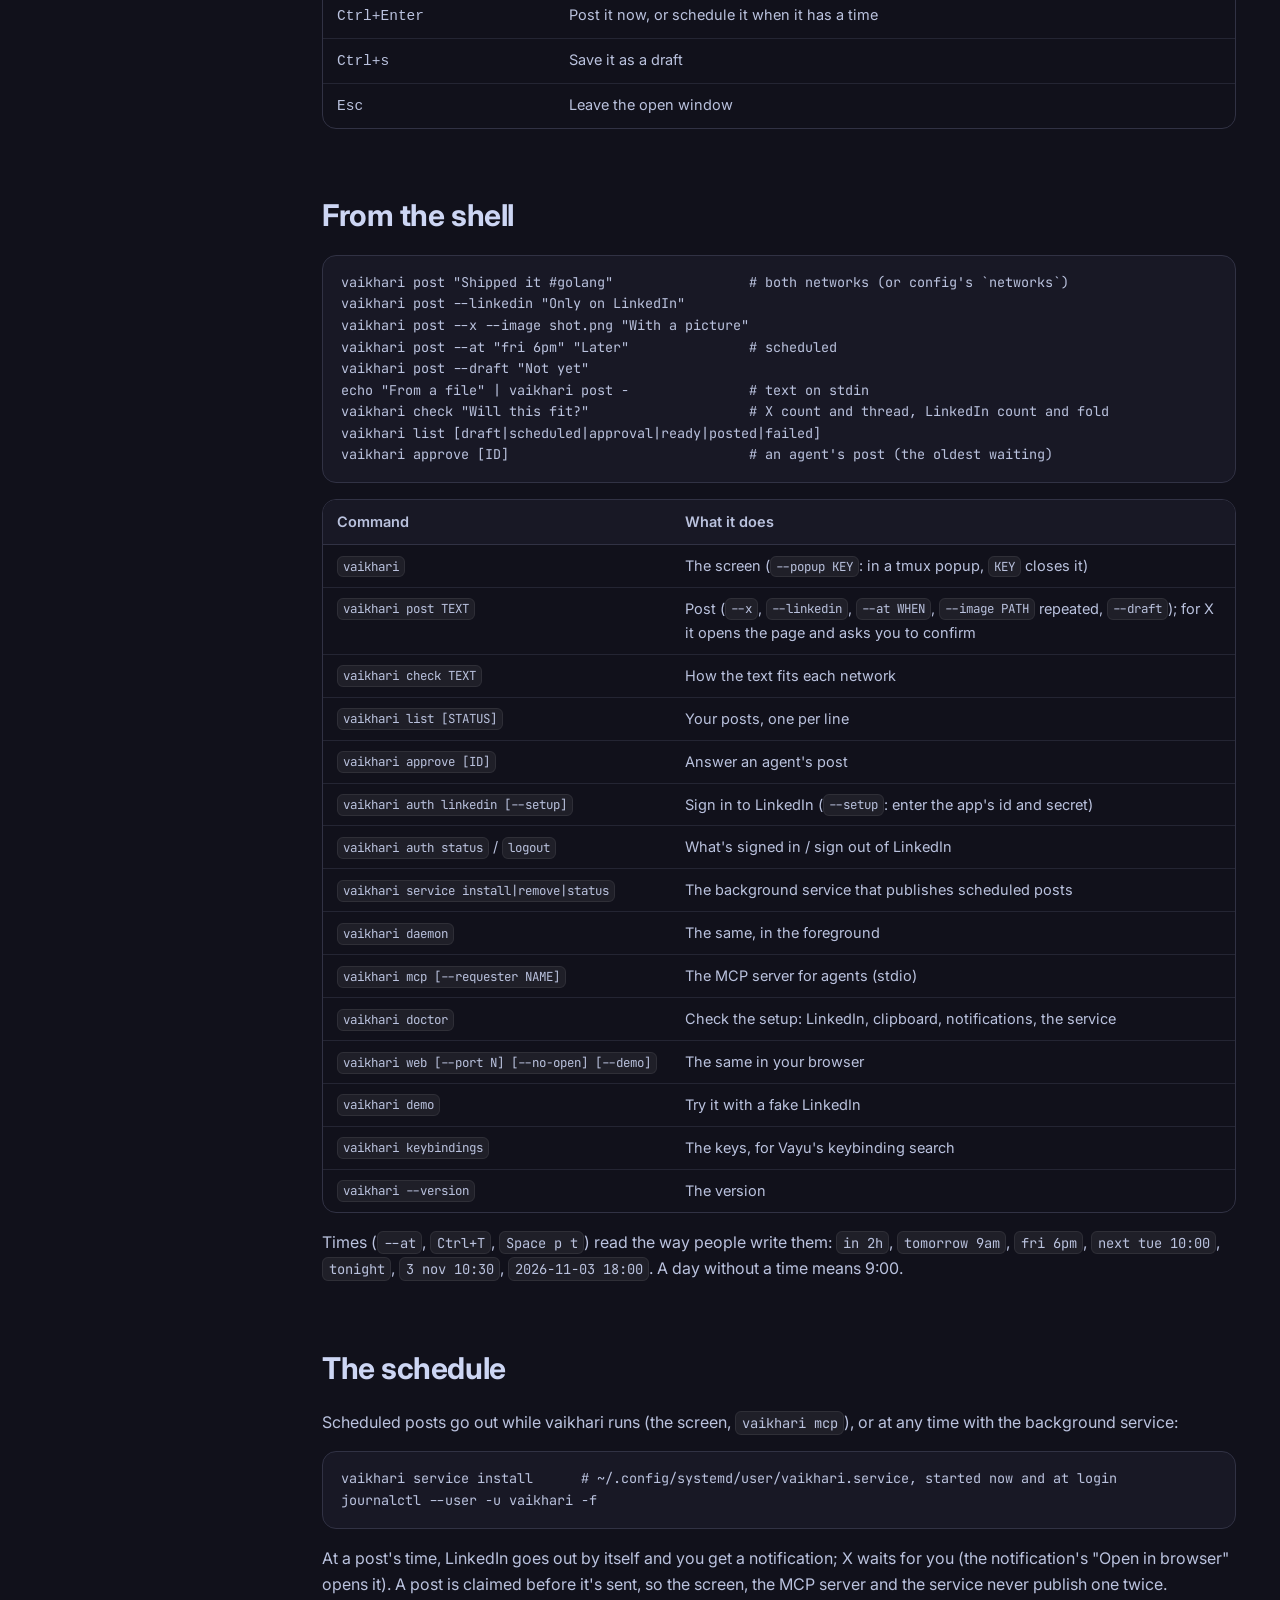
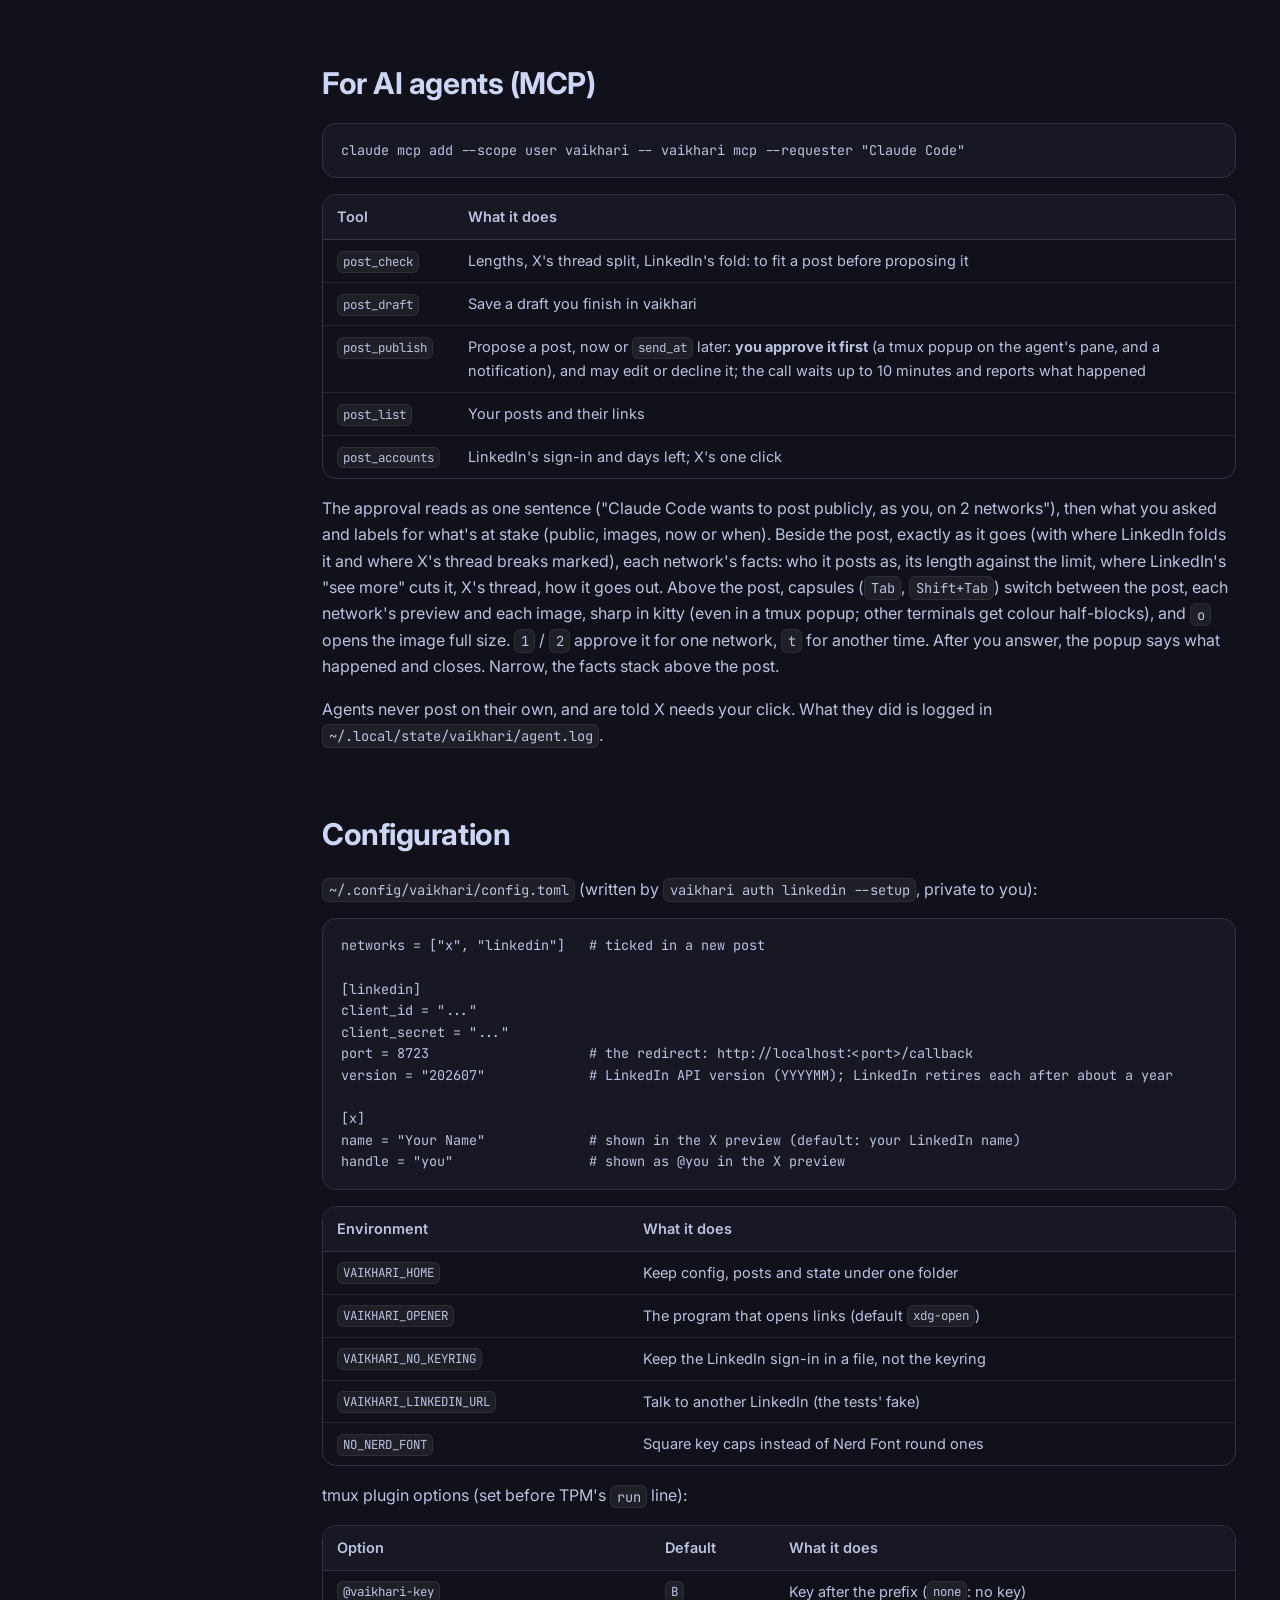
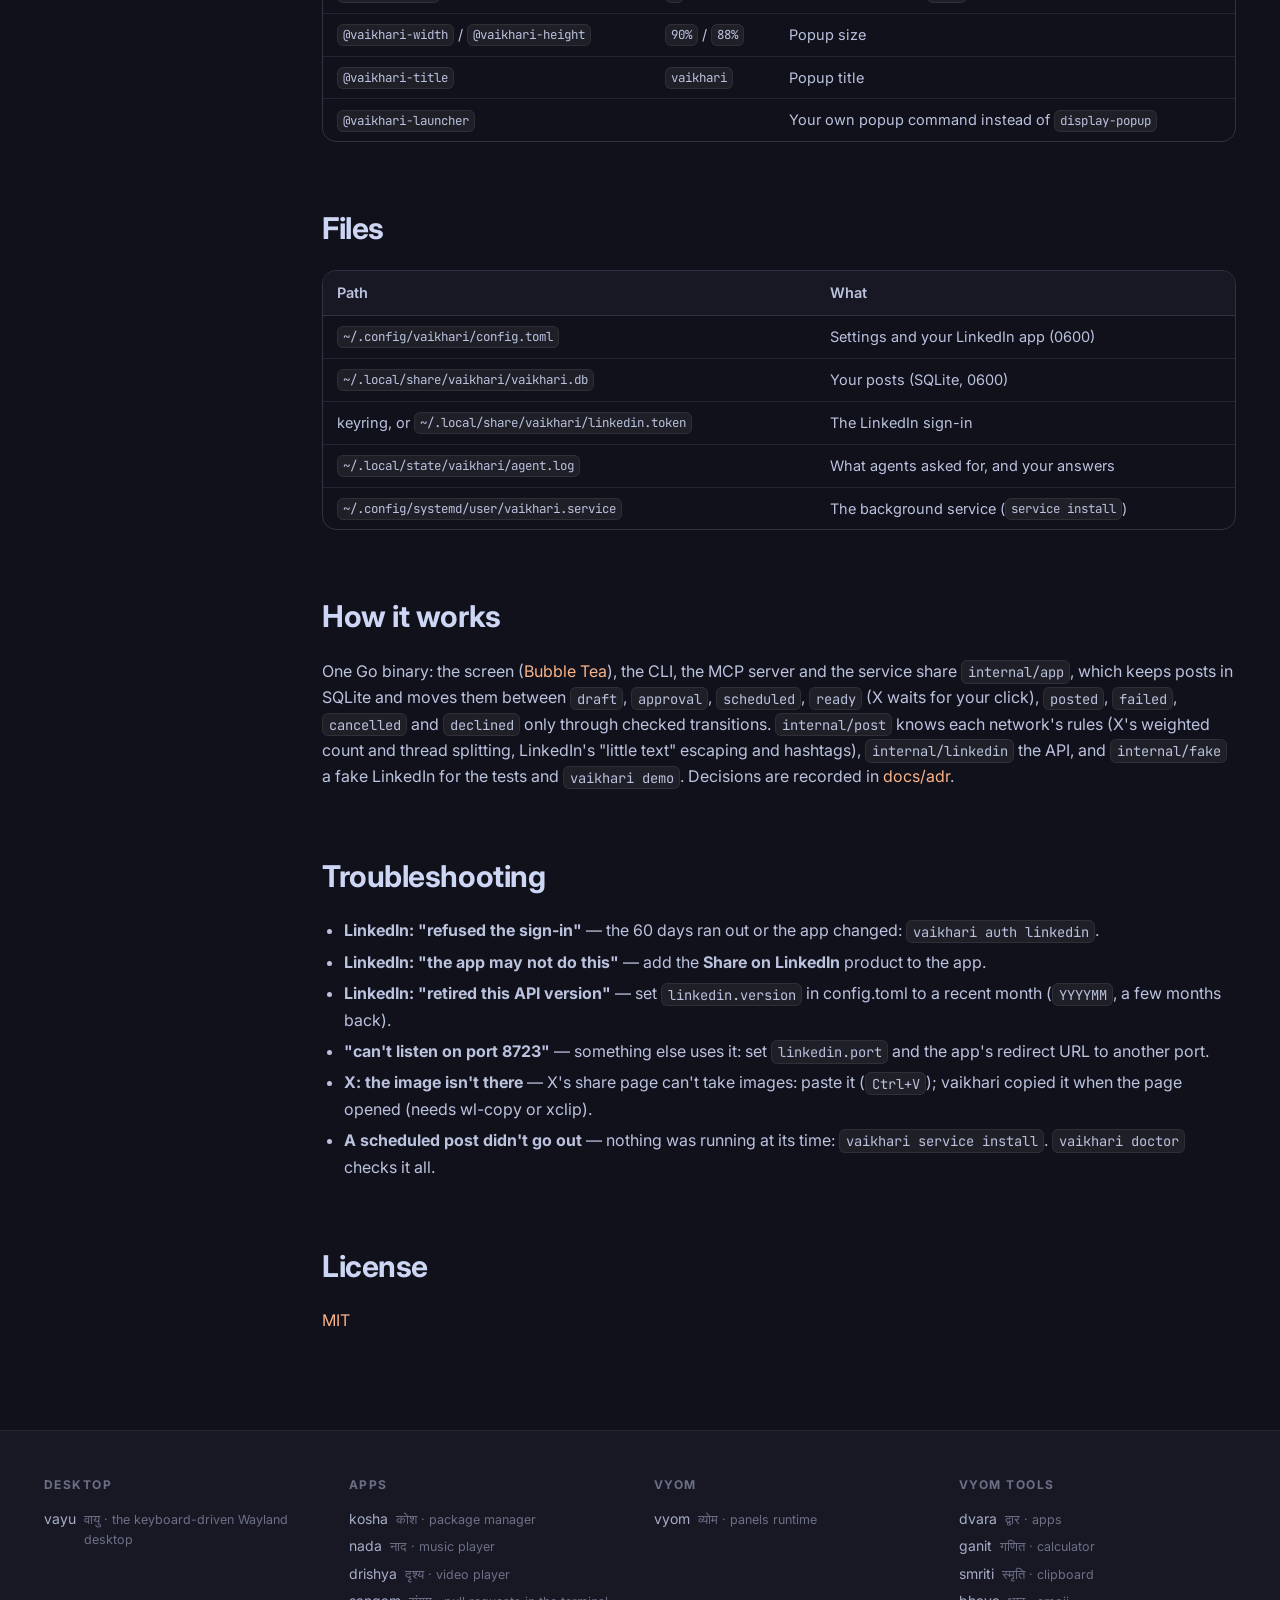
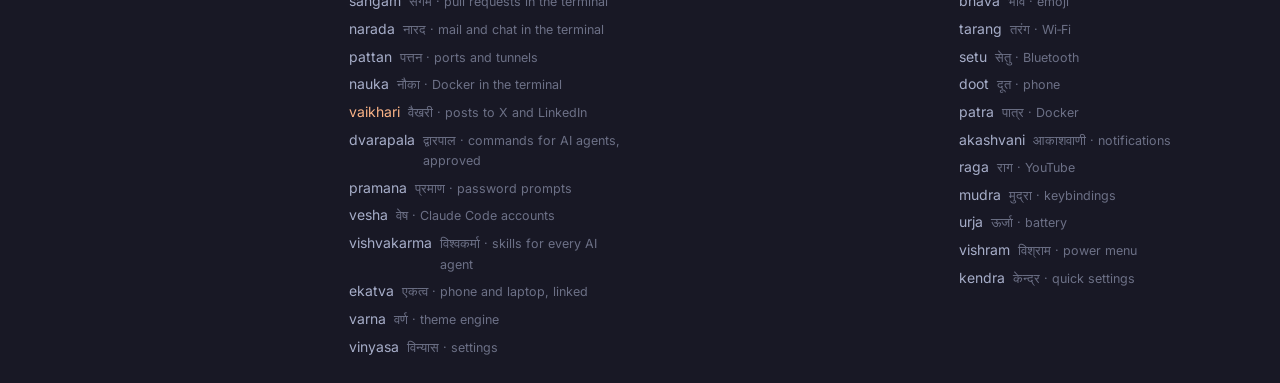
==== commit 3c10b32b: "v0.5.0: vim keys on vyakarana: Space p posts, Normal mode in the lists, y-only confirms Co-Authored-" ====
--- a/docs/index.html
+++ b/docs/index.html
@@ -25,8 +25,8 @@
 <p class="lead">Write once, post to X and LinkedIn from the terminal: a live preview of each, drafts, a schedule, and an agent that drafts for you. Free.</p>
 <figure class="shloka"><p lang="sa">चत्वारि वाक् परिमिता पदानि तानि विदुर्ब्राह्मणा ये मनीषिणः ।<br>गुहा त्रीणि निहिता नेङ्गयन्ति तुरीयं वाचो मनुष्या वदन्ति ॥</p><figcaption>Speech has four measures. Three lie hidden and do not stir; the fourth is what people speak. <cite>Ṛgveda 1.164.45</cite></figcaption></figure>
 <div class="cta"><a class="btn primary" href="#install">Install</a><a class="btn" href="https://github.com/Theyashsawarkar/vaikhari">GitHub ↗</a>
-<a class="btn" href="changelog.html">What's new in v0.4.1</a></div>
-<div class="meta"><span><b>v0.4.1</b> latest</span><span><b>8</b> releases</span><span><b>4</b> decisions recorded</span><span><b>MIT</b> license</span></div>
+<a class="btn" href="changelog.html">What's new in v0.5.0</a></div>
+<div class="meta"><span><b>v0.5.0</b> latest</span><span><b>9</b> releases</span><span><b>4</b> decisions recorded</span><span><b>MIT</b> license</span></div>
 </div><img class="logo" src="assets/logo.svg" alt="vaikhari logo"></div></section>
 <div class="wrap"><aside class="toc"><b>On this page</b><a class="l2" href="#what-it-does">What it does</a><a class="l2" href="#install">Install</a><a class="l2" href="#set-up-linkedin">Set up LinkedIn</a><a class="l2" href="#posting-to-x-one-click">Posting to X: one click</a><a class="l2" href="#the-screen">The screen</a><a class="l2" href="#in-your-browser">In your browser</a><a class="l2" href="#keys">Keys</a><a class="l2" href="#from-the-shell">From the shell</a><a class="l2" href="#the-schedule">The schedule</a><a class="l2" href="#for-ai-agents-mcp">For AI agents (MCP)</a><a class="l2" href="#configuration">Configuration</a><a class="l2" href="#files">Files</a><a class="l2" href="#how-it-works">How it works</a><a class="l2" href="#troubleshooting">Troubleshooting</a><a class="l2" href="#license">License</a></aside><article>
 <h1 id="vaikhari"><a class="anchor" href="#vaikhari">#</a>vaikhari</h1>
@@ -57,35 +57,40 @@
 <p>Open vaikhari's <strong>Settings</strong> tab (<code>Tab</code> until you're there, or <code>5</code>). It has the steps, opens the pages and copies the redirect URL for you, and takes the Client ID and Client Secret right there: <code>Enter</code> edits a field, <code>Ctrl+S</code> saves and signs you in. It's read-only until you do, so stray typing changes nothing. From a shell, <code>vaikhari auth linkedin --setup</code> does the same.</p>
 <p>The steps:</p>
 <ol><li>At <a href="https://www.linkedin.com/developers/apps/new">linkedin.com/developers/apps/new</a> create an app: any name, a LinkedIn page as its company (LinkedIn needs one; one you create works) and a logo.</li><li>On the <strong>Products</strong> tab add <strong>Share on LinkedIn</strong> and <strong>Sign In with LinkedIn using OpenID Connect</strong> (both approved at once).</li><li>On the <strong>Auth</strong> tab add <code>http://localhost:8723/callback</code> to "Authorized redirect URLs", and copy the Client ID and Primary Client Secret into vaikhari.</li></ol>
-<p>Then your browser opens on LinkedIn's sign-in. LinkedIn's sign-in lasts <strong>60 days</strong> and can't be renewed silently: the screen's top right shows the days left, turning yellow in the last week, and <code>L</code> (or <code>vaikhari auth linkedin</code>) signs in again.</p>
+<p>Then your browser opens on LinkedIn's sign-in. LinkedIn's sign-in lasts <strong>60 days</strong> and can't be renewed silently: the screen's top right shows the days left, turning yellow in the last week, and <code>Space , l</code> (or <code>vaikhari auth linkedin</code>) signs in again.</p>
 <p>vaikhari posts to your personal profile. Company pages need LinkedIn's review and aren't supported.</p>
 <h2 id="posting-to-x-one-click"><a class="anchor" href="#posting-to-x-one-click">#</a>Posting to X: one click</h2>
 <p>X has no free API any more, so vaikhari never logs in to X. When a post goes out:</p>
 <ol><li>X's share page opens in your browser with the post filled in (the first image, if any, is on your clipboard: <code>Ctrl+V</code> pastes it).</li><li>You press <strong>Post</strong> there.</li><li>Back in vaikhari, press <code>Enter</code>. Paste the post's link first if you want it kept; for a thread, the link makes the next part a reply to it.</li></ol>
-<p><code>Esc</code> leaves it for later (it waits in Queue, <code>o</code> opens it again); <code>Ctrl+K</code> skips X for that post. A scheduled X post can't go out without you: at its time a notification offers to open it.</p>
+<p><code>Esc</code> leaves it for later (it waits in Queue, <code>Space p x</code> opens it again); <code>Ctrl+K</code> skips X for that post. A scheduled X post can't go out without you: at its time a notification offers to open it.</p>
 <h2 id="the-screen"><a class="anchor" href="#the-screen">#</a>The screen</h2>
 <p><code>vaikhari</code> (or <code>prefix B</code> in tmux) opens on <strong>Compose</strong>, in the editor:</p>
-<ul><li><strong>Compose</strong>: the editor, the "Post" box (where it goes: <code>Ctrl+X</code> / <code>Ctrl+L</code>; when; images), and the X and LinkedIn previews. Under 100 columns the previews give way to their counts.</li><li><strong>Queue</strong>: what's waiting on you (an agent's post to approve, an X post to click, a LinkedIn post that failed) and the schedule, soonest first, with the selected post in full below. The footer shows the keys for that post.</li><li><strong>Drafts</strong>: posts you kept; <code>e</code> edits one, <code>p</code> posts it, <code>t</code> schedules it.</li><li><strong>Posted</strong>: what went out, with its links; <code>v</code> opens one, <code>y</code> copies it.</li><li><strong>Settings</strong>: LinkedIn's app and sign-in, and your name and handle for X's preview.</li></ul>
-<p><code>Tab</code> and <code>Shift+Tab</code> go through the tabs from anywhere, even while you write: what you wrote stays.</p>
+<ul><li><strong>Compose</strong>: the editor, the "Post" box (where it goes: <code>Ctrl+X</code> / <code>Ctrl+L</code>; when; images), and the X and LinkedIn previews. Under 100 columns the previews give way to their counts.</li><li><strong>Queue</strong>: what's waiting on you (an agent's post to approve, an X post to click, a LinkedIn post that failed) and the schedule, soonest first, with the selected post in full below. The footer shows the keys for that post.</li><li><strong>Drafts</strong>: posts you kept; <code>e</code> edits one, <code>Space p p</code> posts it, <code>Space p t</code> schedules it.</li><li><strong>Posted</strong>: what went out, with its links; <code>o</code> opens one, <code>y</code> copies it.</li><li><strong>Settings</strong>: LinkedIn's app and sign-in, and your name and handle for X's preview.</li></ul>
+<p><code>Tab</code> and <code>Shift+Tab</code> go through the tabs from anywhere, even while you write (<code>H</code> / <code>L</code> too, outside the editor): what you wrote stays.</p>
 <p>The top right says who LinkedIn posts as (and days left) and that X is one click. Tabs count what's in Queue and Drafts.</p>
 <h2 id="in-your-browser"><a class="anchor" href="#in-your-browser">#</a>In your browser</h2>
 <p><code>vaikhari web</code> opens the same posts, drafts, schedule and approvals as a page in your default browser, at <code>http://127.0.0.1:8724</code> (<code>--port N</code> for another, <code>--no-open</code> to only print the address, <code>--demo</code> for the fake LinkedIn).</p>
 <ul><li><strong>Previews that look like the real thing</strong>, with X's thread and LinkedIn's "see more" fold where they'll fall.</li><li><strong>Images</strong>: pick them, paste them or drop them on the editor.</li><li><strong>A time you can't get wrong</strong>: the button says what it will do, and stays off while the time field holds something that isn't a time ahead of now.</li><li><strong>Your writing is kept</strong>: a draft is saved as you type, when you switch posts, and when you close the tab. Edits to a scheduled or failed post are saved when you schedule or post it; leaving them asks first.</li><li><strong>Approving an agent's post</strong>: what you see is what goes, the networks ticked and the time in the field. It can go to fewer networks than the agent asked for, never more.</li><li><strong>Threads on X</strong>: paste each part's link when you come back and the next part replies to it. Skip the link and you're told first that the thread will come apart.</li><li><strong>Keys</strong>: <code>Ctrl+Enter</code> posts, <code>Ctrl+S</code> saves a draft, <code>Esc</code> closes a window.</li></ul>
 <p>It's only for you: it listens on 127.0.0.1, checks the Host header, and every API call needs a token that only the page it serves holds. It delivers scheduled posts while it runs, like the terminal screen, with the same notification when an X post is due.</p>
 <h2 id="keys"><a class="anchor" href="#keys">#</a>Keys</h2>
-<p><code>?</code> in the screen shows them all.</p>
-<p><strong>While writing</strong></p>
-<div class="table"><table><thead><tr><th>Key</th><th>Action</th></tr></thead><tbody><tr><td><code>Ctrl+S</code></td><td>Post it now (LinkedIn goes out, X opens in your browser; asks first)</td></tr><tr><td><code>Ctrl+T</code></td><td>Schedule it (tomorrow 9am, fri 6pm, in 2h...)</td></tr><tr><td><code>Ctrl+D</code></td><td>Save it as a draft</td></tr><tr><td><code>Ctrl+X</code></td><td>Toggle posting to X</td></tr><tr><td><code>Ctrl+L</code></td><td>Toggle posting to LinkedIn</td></tr><tr><td><code>Ctrl+O</code></td><td>Add an image (a path; Ctrl+O on an empty line removes them)</td></tr><tr><td><code>Ctrl+N</code></td><td>Start a new post (the current one stays as it was saved)</td></tr><tr><td><code>Esc</code></td><td>Leave the editor (the other keys work then)</td></tr></tbody></table></div>
-<p><strong>Compose, outside the editor</strong></p>
-<div class="table"><table><thead><tr><th>Key</th><th>Action</th></tr></thead><tbody><tr><td><code>i / Enter</code></td><td>Edit the post</td></tr></tbody></table></div>
-<p><strong>Everywhere (outside the editor)</strong></p>
-<div class="table"><table><thead><tr><th>Key</th><th>Action</th></tr></thead><tbody><tr><td><code>Tab / Shift+Tab</code></td><td>Switch to the next / previous tab</td></tr><tr><td><code>1 – 5</code></td><td>Switch to Compose, Queue, Drafts, Posted or Settings (not while writing)</td></tr><tr><td><code>L</code></td><td>Open LinkedIn's sign-in again (it lasts 60 days; Settings sets it up)</td></tr><tr><td><code>?</code></td><td>Show every key</td></tr><tr><td><code>q</code></td><td>Quit</td></tr></tbody></table></div>
-<p><strong>Queue, Drafts and Posted</strong></p>
-<div class="table"><table><thead><tr><th>Key</th><th>Action</th></tr></thead><tbody><tr><td><code>j / k</code></td><td>Move to the next / previous post</td></tr><tr><td><code>Enter / e</code></td><td>Edit the post in Compose</td></tr><tr><td><code>p</code></td><td>Post it now (asks first)</td></tr><tr><td><code>t</code></td><td>Schedule it, or move it to another time</td></tr><tr><td><code>o</code></td><td>Open it on X's page to press Post (and confirm it after)</td></tr><tr><td><code>a</code></td><td>Approve an agent's post</td></tr><tr><td><code>n</code></td><td>Decline an agent's post</td></tr><tr><td><code>r</code></td><td>Send a post LinkedIn refused again</td></tr><tr><td><code>c</code></td><td>Cancel a scheduled or waiting post</td></tr><tr><td><code>d</code></td><td>Delete the draft (asks first)</td></tr><tr><td><code>y</code></td><td>Copy the post's link</td></tr><tr><td><code>v</code></td><td>Open the post's link in the browser</td></tr></tbody></table></div>
-<p><strong>Approving an agent's post</strong> (<code>vaikhari approve</code>, and the popup an agent's post opens)</p>
-<div class="table"><table><thead><tr><th>Key</th><th>Action</th></tr></thead><tbody><tr><td><code>y</code></td><td>Approve it as asked (posts on every network it names)</td></tr><tr><td><code>1</code></td><td>Approve it for LinkedIn only (when it asks for both)</td></tr><tr><td><code>2</code></td><td>Approve it for X only (when it asks for both)</td></tr><tr><td><code>t</code></td><td>Schedule it: approve it for another time</td></tr><tr><td><code>e</code></td><td>Edit it first (Ctrl+S approves your version, Esc comes back)</td></tr><tr><td><code>Tab / Shift+Tab</code></td><td>Switch to the next / previous capsule: the post, each network, each image</td></tr><tr><td><code>o</code></td><td>Open the image full size</td></tr><tr><td><code>j / k</code></td><td>Scroll the post when it's longer than its frame</td></tr><tr><td><code>n</code></td><td>Decline it (nothing is posted, the agent is told)</td></tr><tr><td><code>q / Esc</code></td><td>Leave it for later (it waits in Queue)</td></tr></tbody></table></div>
+<p>vaikhari uses the vim grammar every Vayu tool shares (<a href="https://github.com/Theyashsawarkar/vyakarana">vyakarana</a>): Compose opens in INSERT, in the editor, where the Ctrl keys work as before; <code>Esc</code> goes to NORMAL, where keys are commands and typing changes nothing. Coming back to Compose you're in the mode you left it in (<code>Tab</code> while writing writes again; <code>H</code> / <code>L</code> from NORMAL stay in NORMAL). <code>Space</code> is the leader: press it and a box lists what can follow (<code>Space p</code> posts, schedules, saves or sends again; <code>Space n</code> picks the networks; <code>Space a</code> adds an image or a new post; <code>Space t</code> switches tabs; <code>Space ,</code> settings and LinkedIn's sign-in). <code>H</code> / <code>L</code> switch tabs (<code>Tab</code> and <code>1</code>–<code>5</code> too). <code>Space Space</code> searches every action, <code>?</code> shows every key. Deleting or cancelling asks first, and only <code>y</code> says yes.</p>
+<p>Keys that moved say where they went for one release: in the lists <code>p</code> → <code>Space p p</code>, <code>t</code> → <code>Space p t</code>, <code>c</code> → <code>dd</code>, <code>v</code> → <code>o</code>. <code>o</code> now opens the post's link (X's page is <code>Space p x</code>), <code>r</code> reloads (sending again is <code>Space p r</code>), <code>L</code> is the next tab (LinkedIn's sign-in is <code>Space , l</code>).</p>
+<!-- keys: generated from the keymap; run the tests with -update -->
+**Everywhere**
+<div class="table"><table><thead><tr><th>Keys</th><th>What it does</th></tr></thead><tbody><tr><td><kbd>L</kbd> or <kbd>Tab</kbd></td><td>Switch to the next tab</td></tr><tr><td><kbd>H</kbd> or <kbd>Shift+Tab</kbd></td><td>Switch to the previous tab</td></tr><tr><td><kbd>r</kbd> or <kbd>Space</kbd> <kbd>r</kbd></td><td>Reload the lists</td></tr><tr><td><kbd>?</kbd> or <kbd>Space</kbd> <kbd>?</kbd></td><td>Show every key</td></tr><tr><td><kbd>q</kbd> or <kbd>Space</kbd> <kbd>q</kbd></td><td>Quit (what you were writing stays, as a draft)</td></tr><tr><td><kbd>Space</kbd> <kbd>,</kbd></td><td><em>Settings…</em></td></tr><tr><td><kbd>Space</kbd> <kbd>,</kbd> <kbd>l</kbd></td><td>Open LinkedIn's sign-in again (it lasts 60 days; Settings sets it up)</td></tr><tr><td><kbd>Space</kbd> <kbd>Space</kbd></td><td>Search every action and run one (the palette)</td></tr><tr><td><kbd>Space</kbd> <kbd>t</kbd></td><td><em>Tabs…</em></td></tr><tr><td><kbd>Space</kbd> <kbd>t</kbd> <kbd>c</kbd> or <kbd>1</kbd></td><td>Switch to Compose</td></tr><tr><td><kbd>Space</kbd> <kbd>t</kbd> <kbd>q</kbd> or <kbd>2</kbd></td><td>Switch to Queue</td></tr><tr><td><kbd>Space</kbd> <kbd>t</kbd> <kbd>d</kbd> or <kbd>3</kbd></td><td>Switch to Drafts</td></tr><tr><td><kbd>Space</kbd> <kbd>t</kbd> <kbd>p</kbd> or <kbd>4</kbd></td><td>Switch to Posted</td></tr><tr><td><kbd>Space</kbd> <kbd>t</kbd> <kbd>s</kbd> or <kbd>5</kbd> or <kbd>Space</kbd> <kbd>,</kbd> <kbd>s</kbd></td><td>Switch to Settings</td></tr></tbody></table></div>
+<p><strong>Compose</strong></p>
+<div class="table"><table><thead><tr><th>Keys</th><th>What it does</th></tr></thead><tbody><tr><td><kbd>i</kbd> or <kbd>a</kbd> or <kbd>Enter</kbd></td><td>Edit the post (INSERT: type it)</td></tr><tr><td><kbd>Space</kbd> <kbd>a</kbd></td><td><em>Add…</em></td></tr><tr><td><kbd>Space</kbd> <kbd>a</kbd> <kbd>i</kbd> or <kbd>Ctrl+o</kbd></td><td>Add an image (a path; an empty one removes them)</td></tr><tr><td><kbd>Space</kbd> <kbd>a</kbd> <kbd>n</kbd> or <kbd>Ctrl+n</kbd></td><td>Start a new post (the current one stays as it was saved)</td></tr><tr><td><kbd>Space</kbd> <kbd>n</kbd></td><td><em>Networks…</em></td></tr><tr><td><kbd>Space</kbd> <kbd>n</kbd> <kbd>x</kbd> or <kbd>Ctrl+x</kbd></td><td>Toggle posting to X</td></tr><tr><td><kbd>Space</kbd> <kbd>n</kbd> <kbd>l</kbd> or <kbd>Ctrl+l</kbd></td><td>Toggle posting to LinkedIn</td></tr><tr><td><kbd>Space</kbd> <kbd>p</kbd></td><td><em>Post…</em></td></tr><tr><td><kbd>Space</kbd> <kbd>p</kbd> <kbd>p</kbd> or <kbd>Ctrl+s</kbd></td><td>Post it now (LinkedIn goes out, X opens in your browser; asks first)</td></tr><tr><td><kbd>Space</kbd> <kbd>p</kbd> <kbd>t</kbd> or <kbd>Ctrl+t</kbd></td><td>Schedule it (tomorrow 9am, fri 6pm, in 2h...)</td></tr><tr><td><kbd>Space</kbd> <kbd>p</kbd> <kbd>d</kbd> or <kbd>Ctrl+d</kbd></td><td>Save it as a draft</td></tr><tr><td></td><td><em>While typing</em></td></tr><tr><td><kbd>Ctrl+s</kbd></td><td>Post it now (asks first)</td></tr><tr><td><kbd>Ctrl+t</kbd></td><td>Schedule it</td></tr><tr><td><kbd>Ctrl+d</kbd></td><td>Save it as a draft</td></tr><tr><td><kbd>Ctrl+x</kbd> or <kbd>Ctrl+l</kbd></td><td>Toggle posting to X / LinkedIn</td></tr><tr><td><kbd>Ctrl+o</kbd></td><td>Add an image</td></tr><tr><td><kbd>Ctrl+n</kbd></td><td>Start a new post</td></tr><tr><td><kbd>Tab</kbd> or <kbd>Shift+Tab</kbd></td><td>Switch tabs (what you wrote stays)</td></tr><tr><td><kbd>Esc</kbd></td><td>Leave the editor (NORMAL: the other keys work then)</td></tr></tbody></table></div>
+<p><strong>Queue, Drafts, Posted</strong></p>
+<div class="table"><table><thead><tr><th>Keys</th><th>What it does</th></tr></thead><tbody><tr><td><kbd>j</kbd> or <kbd>Down</kbd></td><td>Move to the next post</td></tr><tr><td><kbd>k</kbd> or <kbd>Up</kbd></td><td>Move to the previous post</td></tr><tr><td><kbd>g</kbd> <kbd>g</kbd> or <kbd>Home</kbd></td><td>Jump to the first post</td></tr><tr><td><kbd>G</kbd> or <kbd>End</kbd></td><td>Jump to the last post</td></tr><tr><td><kbd>Enter</kbd> or <kbd>e</kbd> or <kbd>Space</kbd> <kbd>e</kbd> <kbd>e</kbd></td><td>Edit the post in Compose (Posted: open its link)</td></tr><tr><td><kbd>o</kbd> or <kbd>Space</kbd> <kbd>o</kbd> <kbd>b</kbd></td><td>Open the post's link in the browser</td></tr><tr><td><kbd>y</kbd> or <kbd>Space</kbd> <kbd>y</kbd> <kbd>y</kbd></td><td>Copy the post's link</td></tr><tr><td><kbd>d</kbd> <kbd>d</kbd> or <kbd>Space</kbd> <kbd>d</kbd> <kbd>d</kbd></td><td>Delete the draft, or cancel a scheduled or waiting post (asks first)</td></tr><tr><td><kbd>a</kbd></td><td>Approve an agent's post (asks first)</td></tr><tr><td><kbd>n</kbd></td><td>Decline an agent's post</td></tr><tr><td><kbd>Space</kbd> <kbd>p</kbd></td><td><em>Post…</em></td></tr><tr><td><kbd>Space</kbd> <kbd>p</kbd> <kbd>p</kbd></td><td>Post it now (asks first)</td></tr><tr><td><kbd>Space</kbd> <kbd>p</kbd> <kbd>t</kbd></td><td>Schedule it, or move it to another time</td></tr><tr><td><kbd>Space</kbd> <kbd>p</kbd> <kbd>r</kbd></td><td>Send a post LinkedIn refused again</td></tr><tr><td><kbd>Space</kbd> <kbd>p</kbd> <kbd>x</kbd></td><td>Open it on X's page to press Post (and confirm it after)</td></tr></tbody></table></div>
+<p><strong>Approving an agent's post</strong></p>
+<div class="table"><table><thead><tr><th>Keys</th><th>What it does</th></tr></thead><tbody><tr><td><kbd>y</kbd> or <kbd>Ctrl+s</kbd></td><td>Approve it as asked (posts on every network it names)</td></tr><tr><td><kbd>1</kbd></td><td>Approve it for LinkedIn only (when it asks for both)</td></tr><tr><td><kbd>2</kbd></td><td>Approve it for X only (when it asks for both)</td></tr><tr><td><kbd>t</kbd></td><td>Schedule it: approve it for another time</td></tr><tr><td><kbd>e</kbd> or <kbd>i</kbd> or <kbd>Enter</kbd></td><td>Edit it first (Ctrl+s approves your version, Esc comes back)</td></tr><tr><td><kbd>Tab</kbd> or <kbd>Shift+Tab</kbd></td><td>Switch to the next / previous capsule: the post, each network, each image</td></tr><tr><td><kbd>o</kbd></td><td>Open the image full size</td></tr><tr><td><kbd>j</kbd> or <kbd>k</kbd></td><td>Scroll the post when it's longer than its frame</td></tr><tr><td><kbd>n</kbd></td><td>Decline it (nothing is posted, the agent is told)</td></tr><tr><td><kbd>q</kbd> or <kbd>Esc</kbd></td><td>Leave it for later (it waits in Queue)</td></tr></tbody></table></div>
+<p><strong>Settings</strong></p>
+<div class="table"><table><thead><tr><th>Keys</th><th>What it does</th></tr></thead><tbody><tr><td><kbd>j</kbd> or <kbd>k</kbd></td><td>Move to the next / previous field</td></tr><tr><td><kbd>Enter</kbd></td><td>Edit the field (Enter finishes, Esc cancels it)</td></tr><tr><td><kbd>Ctrl+s</kbd></td><td>Save the settings (signs in to LinkedIn if it needs that)</td></tr><tr><td><kbd>Ctrl+l</kbd></td><td>Open LinkedIn's sign-in (saves your changes first)</td></tr><tr><td><kbd>Ctrl+o</kbd></td><td>Open LinkedIn's page for creating your app</td></tr><tr><td><kbd>Ctrl+y</kbd></td><td>Copy the redirect URL for your LinkedIn app</td></tr><tr><td><kbd>Esc</kbd></td><td>Leave Settings for Compose</td></tr></tbody></table></div>
 <p><strong>While X waits for your click</strong></p>
-<div class="table"><table><thead><tr><th>Key</th><th>Action</th></tr></thead><tbody><tr><td><code>j / k</code></td><td>Move to the next / previous field</td></tr><tr><td><code>Enter</code></td><td>Edit the field (Enter finishes, Esc cancels it)</td></tr><tr><td><code>Ctrl+S</code></td><td>Save the settings (signs in to LinkedIn if it needs that)</td></tr><tr><td><code>Ctrl+L</code></td><td>Open LinkedIn's sign-in (saves your changes first)</td></tr><tr><td><code>Ctrl+O</code></td><td>Open LinkedIn's page for creating your app</td></tr><tr><td><code>Ctrl+Y</code></td><td>Copy the redirect URL for your LinkedIn app</td></tr><tr><td><code>Esc</code></td><td>Leave Settings for Compose</td></tr><tr><td><code>Enter</code></td><td>Confirm it's posted on X (paste its link first for a thread's next part)</td></tr><tr><td><code>Ctrl+O</code></td><td>Open X's page again</td></tr><tr><td><code>Ctrl+Y</code></td><td>Copy the image to your clipboard again</td></tr><tr><td><code>Ctrl+K</code></td><td>Cancel X for this post (LinkedIn is unaffected)</td></tr><tr><td><code>Esc</code></td><td>Leave it for later (it waits in Queue)</td></tr></tbody></table></div>
+<div class="table"><table><thead><tr><th>Keys</th><th>What it does</th></tr></thead><tbody><tr><td></td><td><em>While typing</em></td></tr><tr><td><kbd>Enter</kbd></td><td>Confirm it's posted on X (paste its link first for a thread's next part)</td></tr><tr><td><kbd>Ctrl+o</kbd></td><td>Open X's page again</td></tr><tr><td><kbd>Ctrl+y</kbd></td><td>Copy the image to your clipboard again</td></tr><tr><td><kbd>Ctrl+k</kbd></td><td>Cancel X for this post (LinkedIn is unaffected)</td></tr><tr><td><kbd>Esc</kbd></td><td>Leave it for later (it waits in Queue)</td></tr></tbody></table></div>
+<p><strong>vaikhari web</strong></p>
+<div class="table"><table><thead><tr><th>Keys</th><th>What it does</th></tr></thead><tbody><tr><td></td><td><em>While typing</em></td></tr><tr><td><kbd>Ctrl+Enter</kbd></td><td>Post it now, or schedule it when it has a time</td></tr><tr><td><kbd>Ctrl+s</kbd></td><td>Save it as a draft</td></tr><tr><td><kbd>Esc</kbd></td><td>Leave the open window</td></tr></tbody></table></div>
+<!-- /keys -->
 <h2 id="from-the-shell"><a class="anchor" href="#from-the-shell">#</a>From the shell</h2>
 <pre class="code" data-lang="sh"><code>vaikhari post &quot;Shipped it #golang&quot;                 # both networks (or config&#x27;s `networks`)
 vaikhari post --linkedin &quot;Only on LinkedIn&quot;
@@ -97,7 +102,7 @@
 vaikhari list [draft|scheduled|approval|ready|posted|failed]
 vaikhari approve [ID]                              # an agent&#x27;s post (the oldest waiting)</code></pre>
 <div class="table"><table><thead><tr><th>Command</th><th>What it does</th></tr></thead><tbody><tr><td><code>vaikhari</code></td><td>The screen (<code>--popup KEY</code>: in a tmux popup, <code>KEY</code> closes it)</td></tr><tr><td><code>vaikhari post TEXT</code></td><td>Post (<code>--x</code>, <code>--linkedin</code>, <code>--at WHEN</code>, <code>--image PATH</code> repeated, <code>--draft</code>); for X it opens the page and asks you to confirm</td></tr><tr><td><code>vaikhari check TEXT</code></td><td>How the text fits each network</td></tr><tr><td><code>vaikhari list [STATUS]</code></td><td>Your posts, one per line</td></tr><tr><td><code>vaikhari approve [ID]</code></td><td>Answer an agent's post</td></tr><tr><td><code>vaikhari auth linkedin [--setup]</code></td><td>Sign in to LinkedIn (<code>--setup</code>: enter the app's id and secret)</td></tr><tr><td><code>vaikhari auth status</code> / <code>logout</code></td><td>What's signed in / sign out of LinkedIn</td></tr><tr><td><code>vaikhari service install|remove|status</code></td><td>The background service that publishes scheduled posts</td></tr><tr><td><code>vaikhari daemon</code></td><td>The same, in the foreground</td></tr><tr><td><code>vaikhari mcp [--requester NAME]</code></td><td>The MCP server for agents (stdio)</td></tr><tr><td><code>vaikhari doctor</code></td><td>Check the setup: LinkedIn, clipboard, notifications, the service</td></tr><tr><td><code>vaikhari web [--port N] [--no-open] [--demo]</code></td><td>The same in your browser</td></tr><tr><td><code>vaikhari demo</code></td><td>Try it with a fake LinkedIn</td></tr><tr><td><code>vaikhari keybindings</code></td><td>The keys, for Vayu's keybinding search</td></tr><tr><td><code>vaikhari --version</code></td><td>The version</td></tr></tbody></table></div>
-<p>Times (<code>--at</code>, <code>Ctrl+T</code>, <code>t</code>) read the way people write them: <code>in 2h</code>, <code>tomorrow 9am</code>, <code>fri 6pm</code>, <code>next tue 10:00</code>, <code>tonight</code>, <code>3 nov 10:30</code>, <code>2026-11-03 18:00</code>. A day without a time means 9:00.</p>
+<p>Times (<code>--at</code>, <code>Ctrl+T</code>, <code>Space p t</code>) read the way people write them: <code>in 2h</code>, <code>tomorrow 9am</code>, <code>fri 6pm</code>, <code>next tue 10:00</code>, <code>tonight</code>, <code>3 nov 10:30</code>, <code>2026-11-03 18:00</code>. A day without a time means 9:00.</p>
 <h2 id="the-schedule"><a class="anchor" href="#the-schedule">#</a>The schedule</h2>
 <p>Scheduled posts go out while vaikhari runs (the screen, <code>vaikhari mcp</code>), or at any time with the background service:</p>
 <pre class="code" data-lang="sh"><code>vaikhari service install      # ~/.config/systemd/user/vaikhari.service, started now and at login
--- a/docs/assets/site.css
+++ b/docs/assets/site.css
@@ -49,7 +49,7 @@
 article ul,article ol{padding-left:22px}article li{margin:5px 0}
 article img{border-radius:14px;border:1px solid rgba(255,255,255,.07)}
 article p[align=center]{text-align:center}article p[align=center] img{margin:6px 0}
-article blockquote{margin:22px 0;padding:14px 20px;border-left:3px solid var(--accent);background:rgba(255,255,255,.03);border-radius:0 12px 12px 0}
+article blockquote{margin:22px 0;padding:14px 20px;border-left:3px solid var(--accent);background:rgba(255,255,255,.03);border-radius:12px}
 article blockquote p{margin:0;color:var(--sub0);font-style:italic}
 pre.code{position:relative;background:var(--mantle);border:1px solid var(--s0);border-radius:14px;padding:16px 18px;overflow:auto;font:13.5px/1.6 var(--mono);color:var(--sub1)}
 pre.code code{background:none;border:0;padding:0;font-size:inherit;color:inherit}
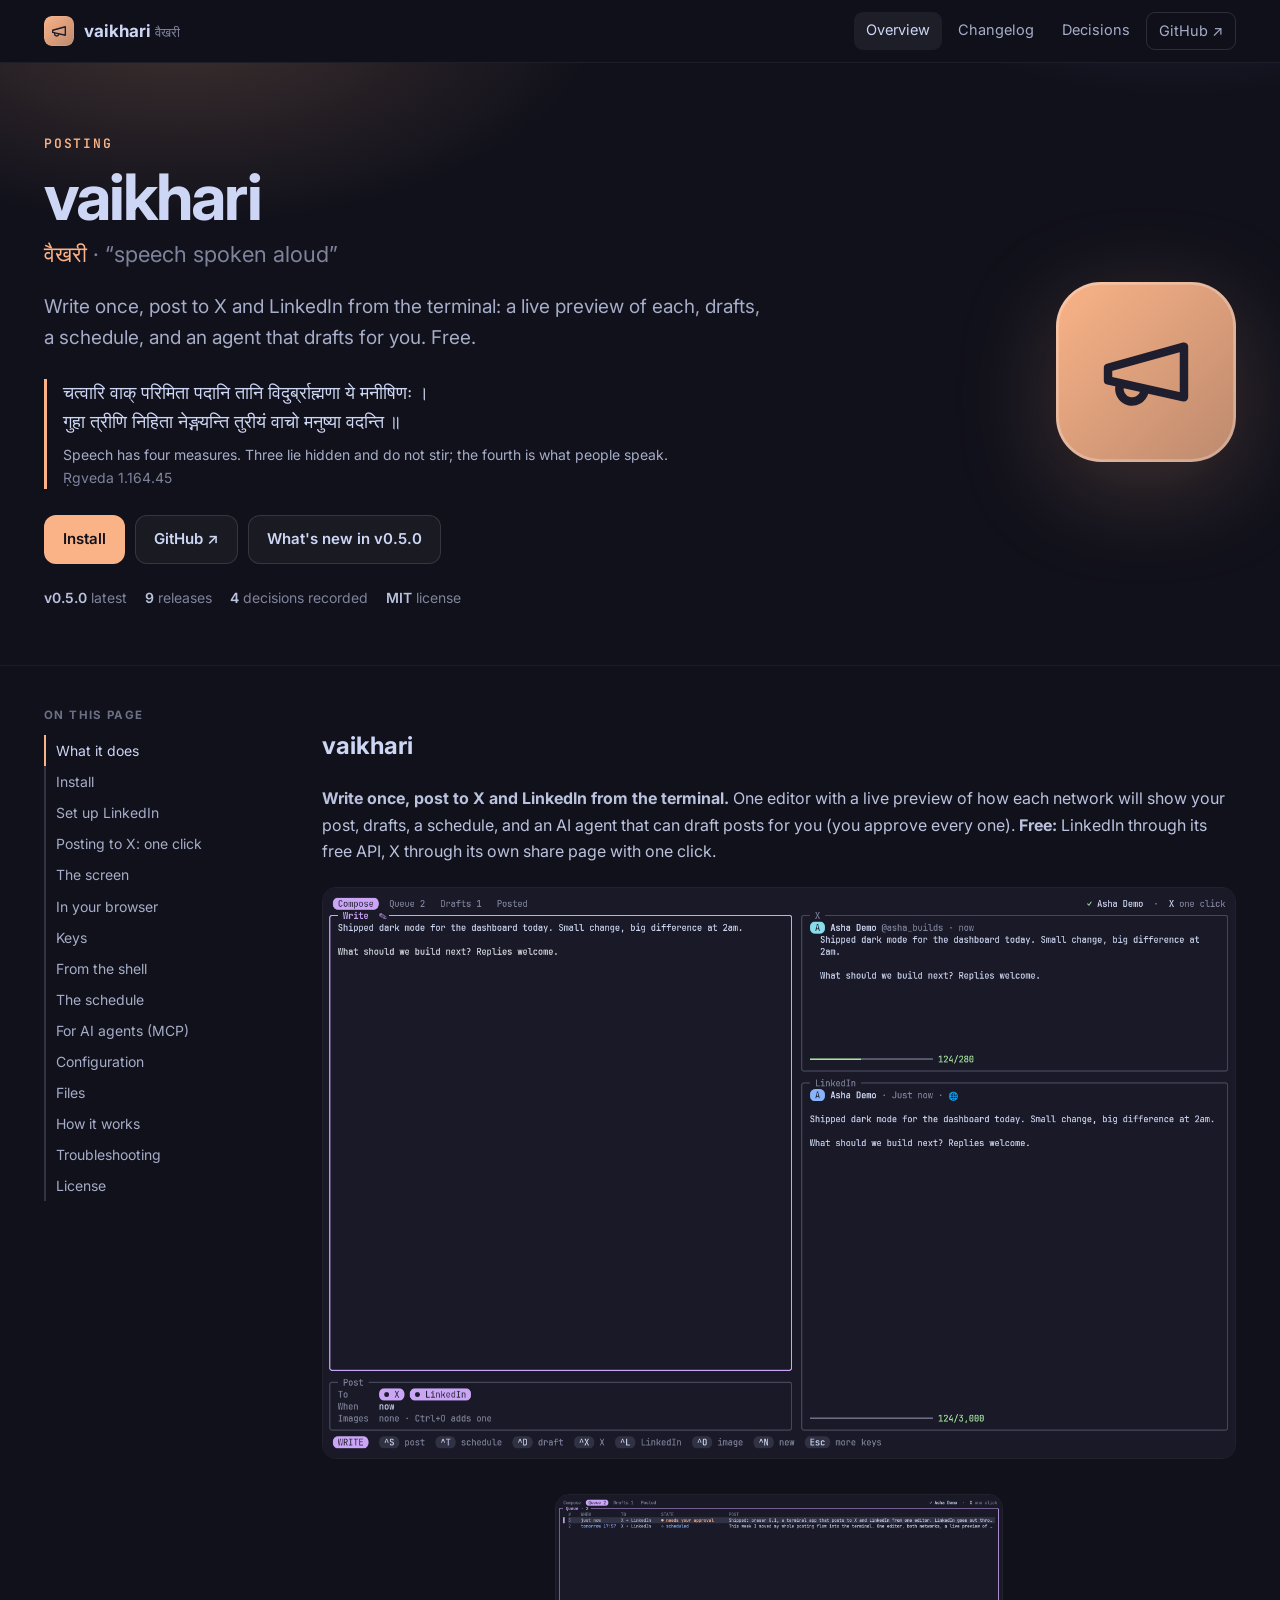
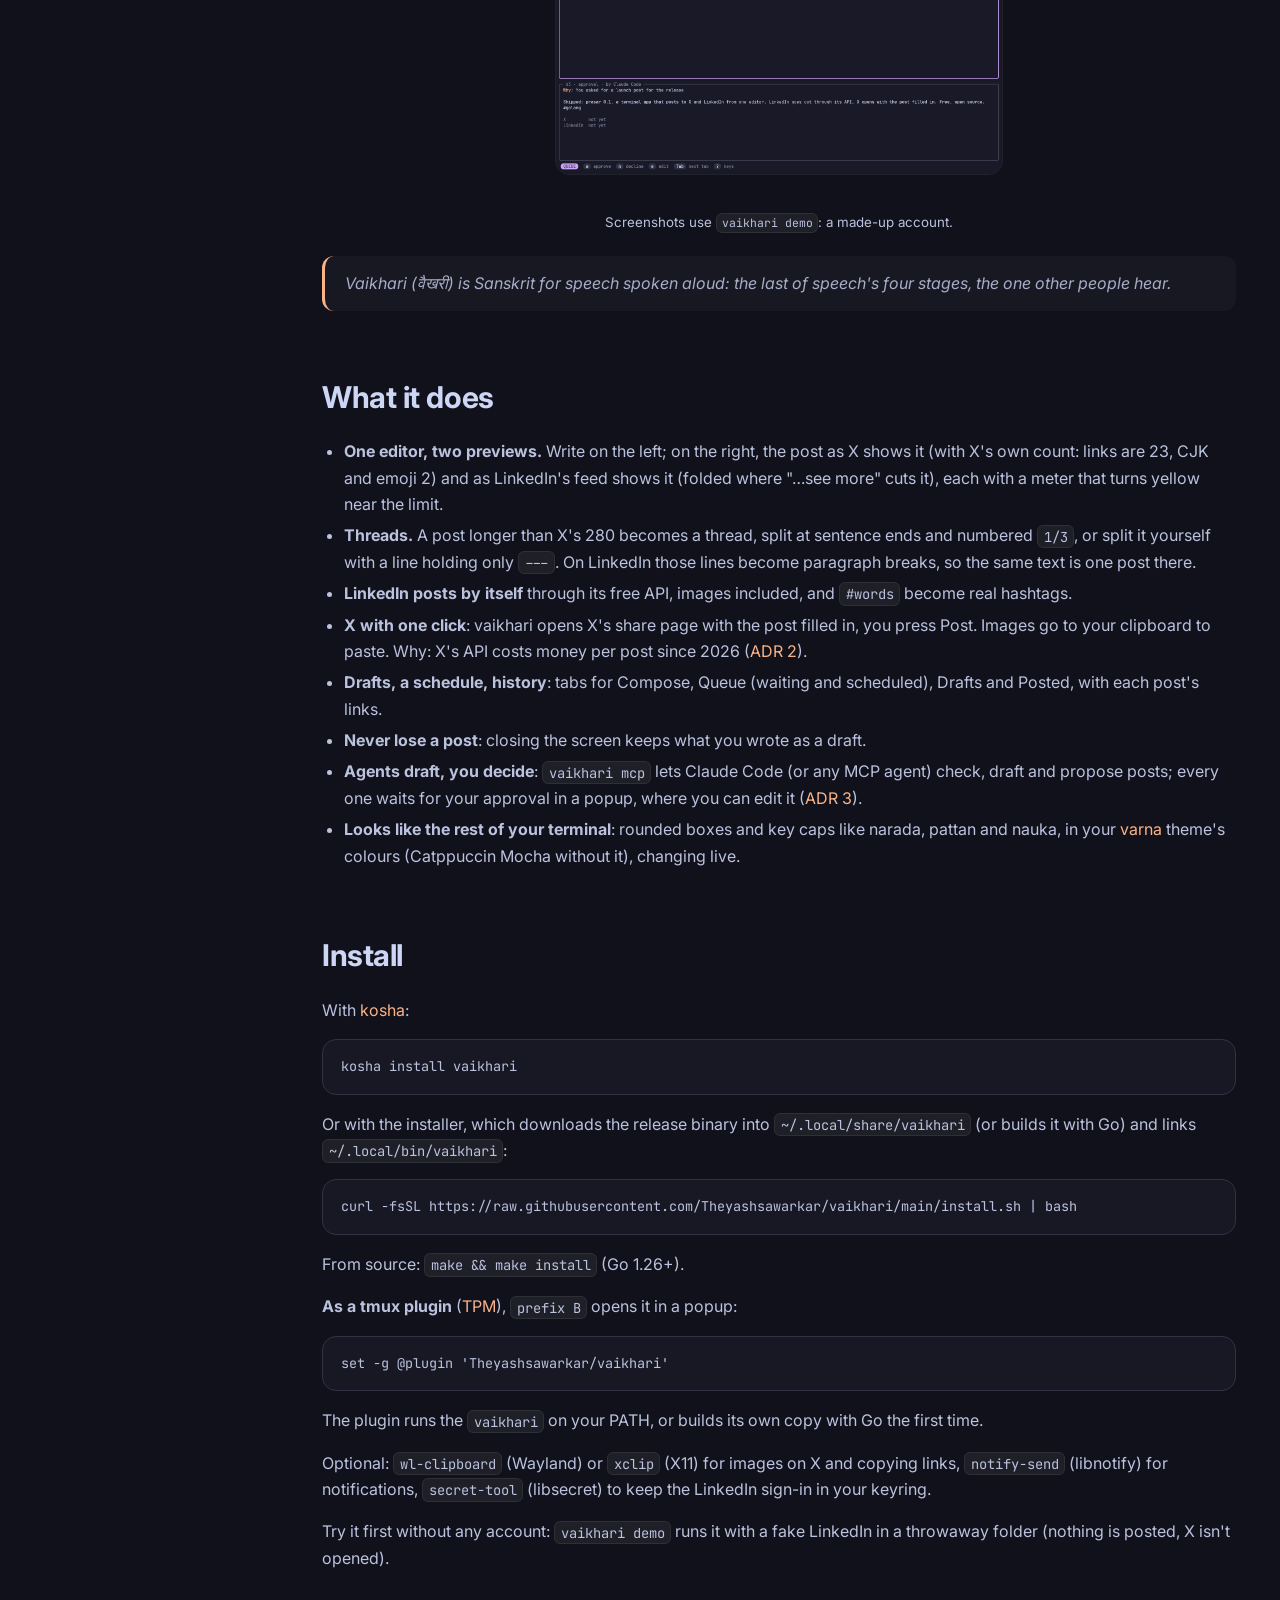
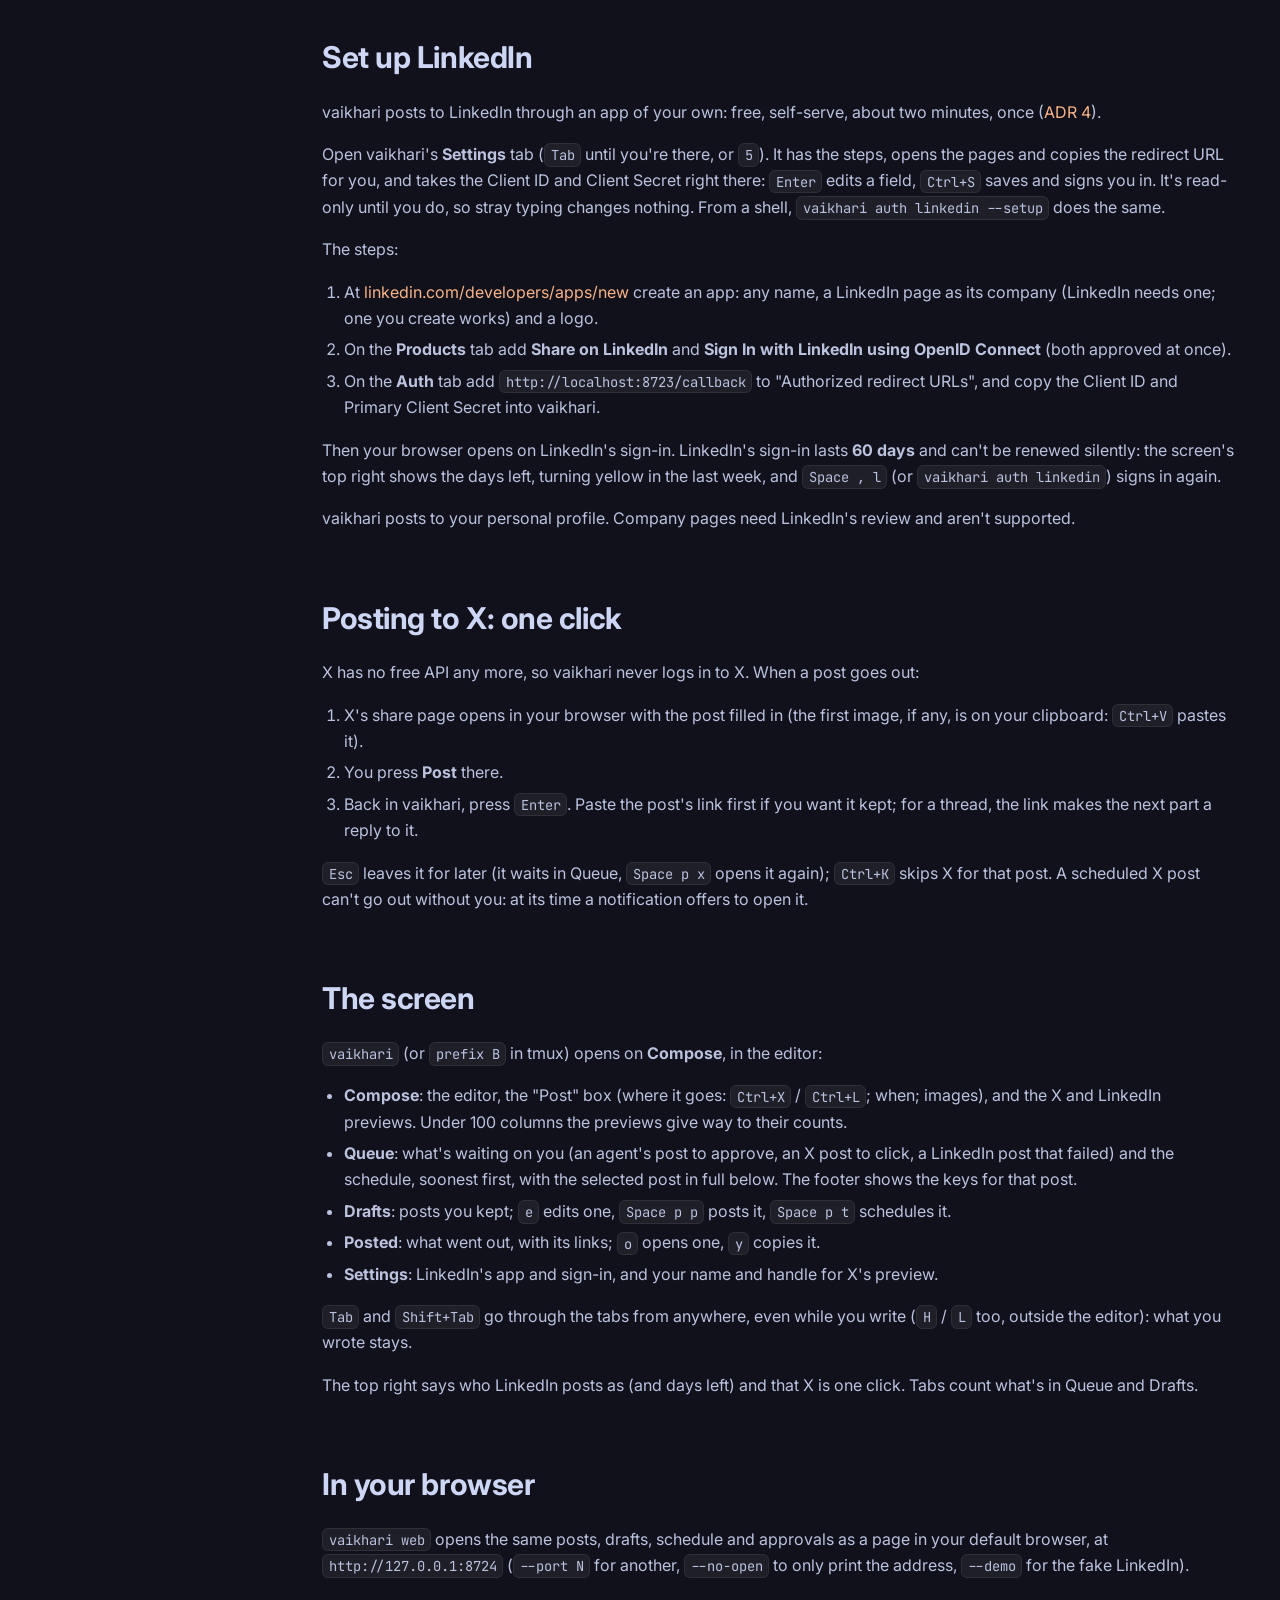
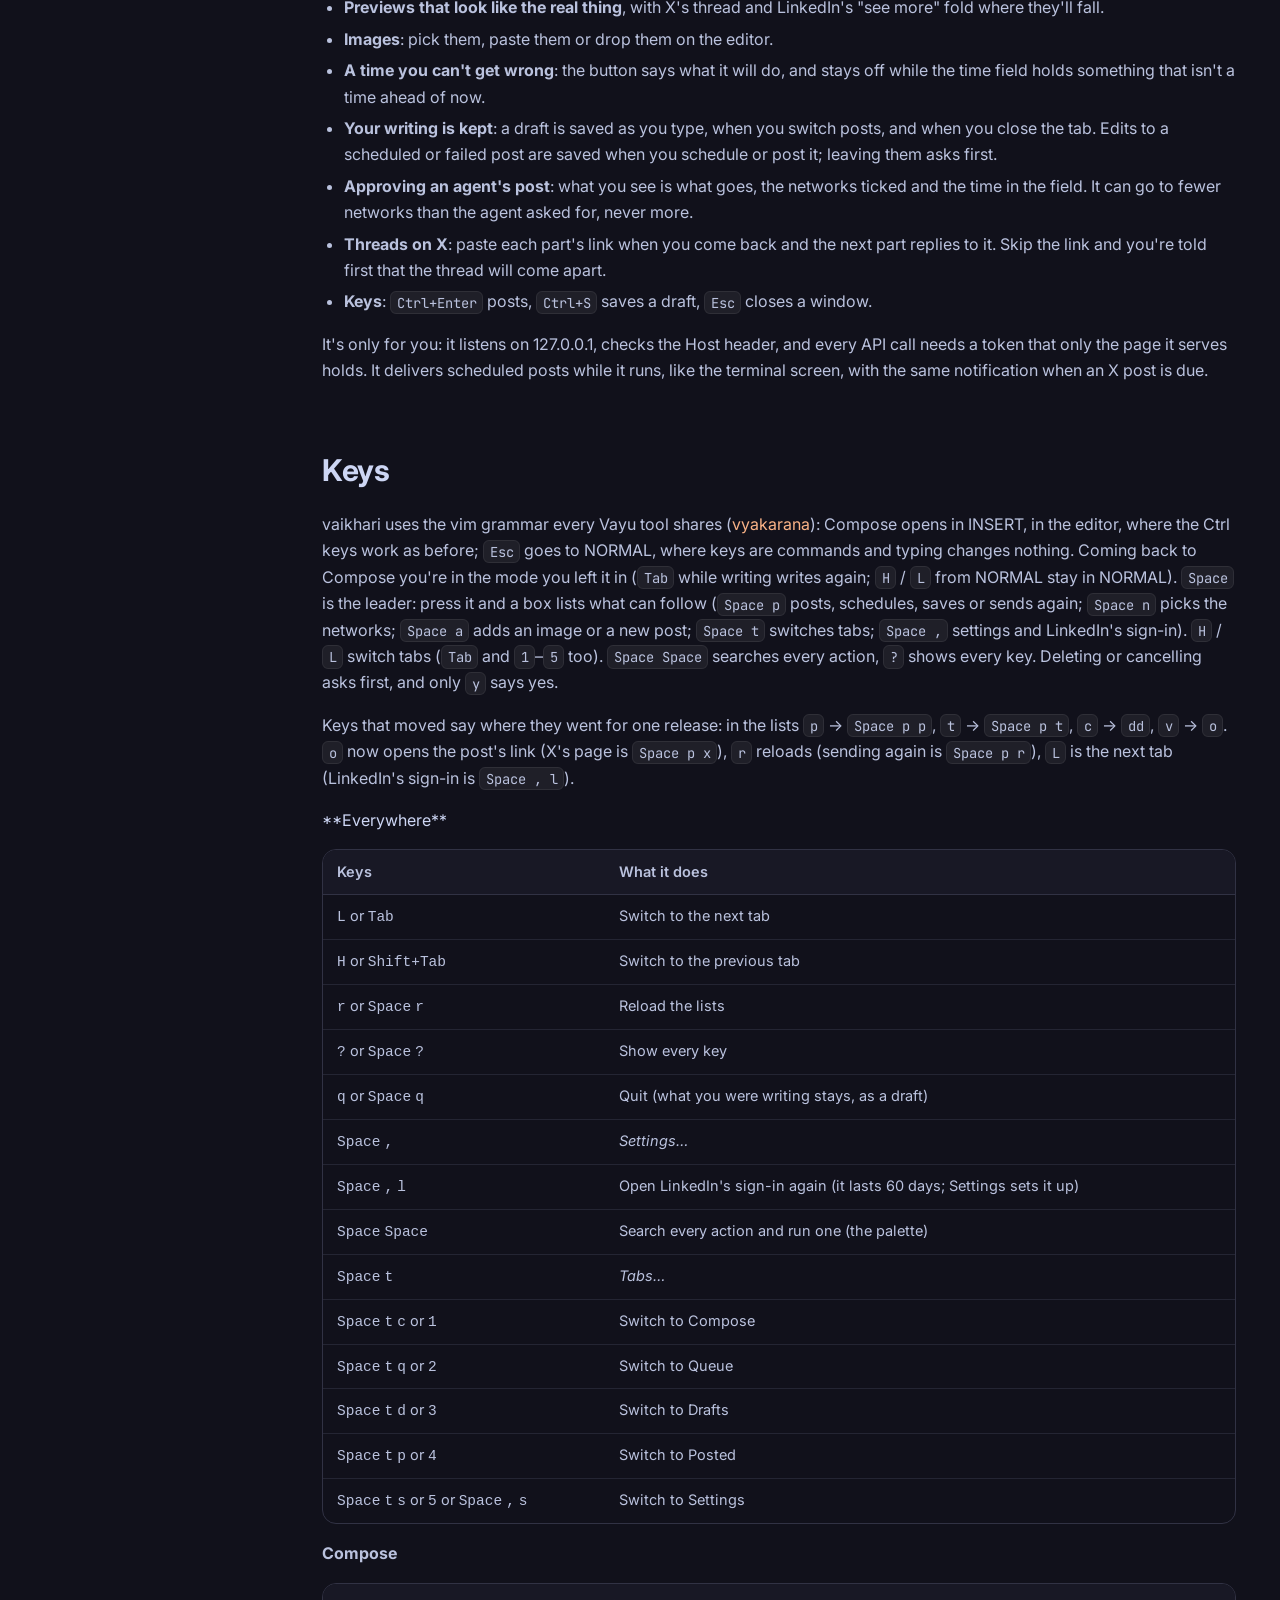
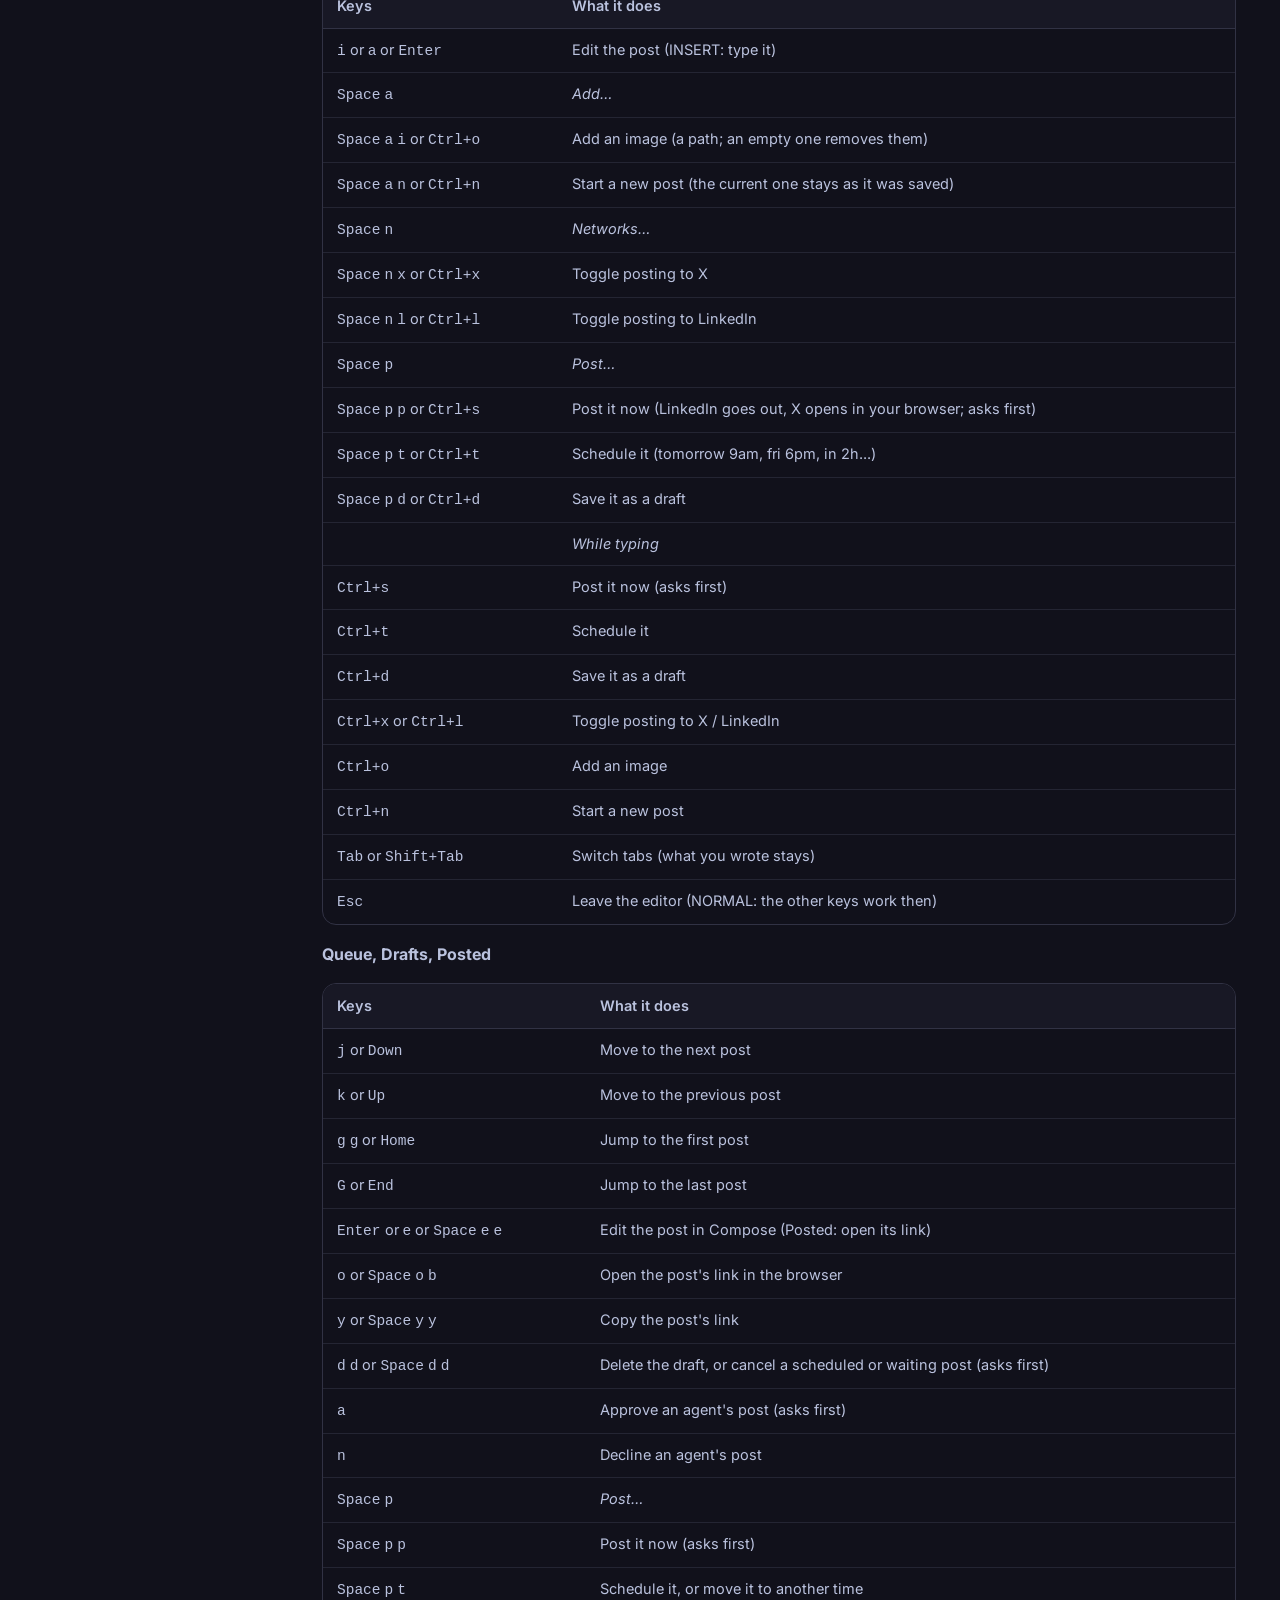
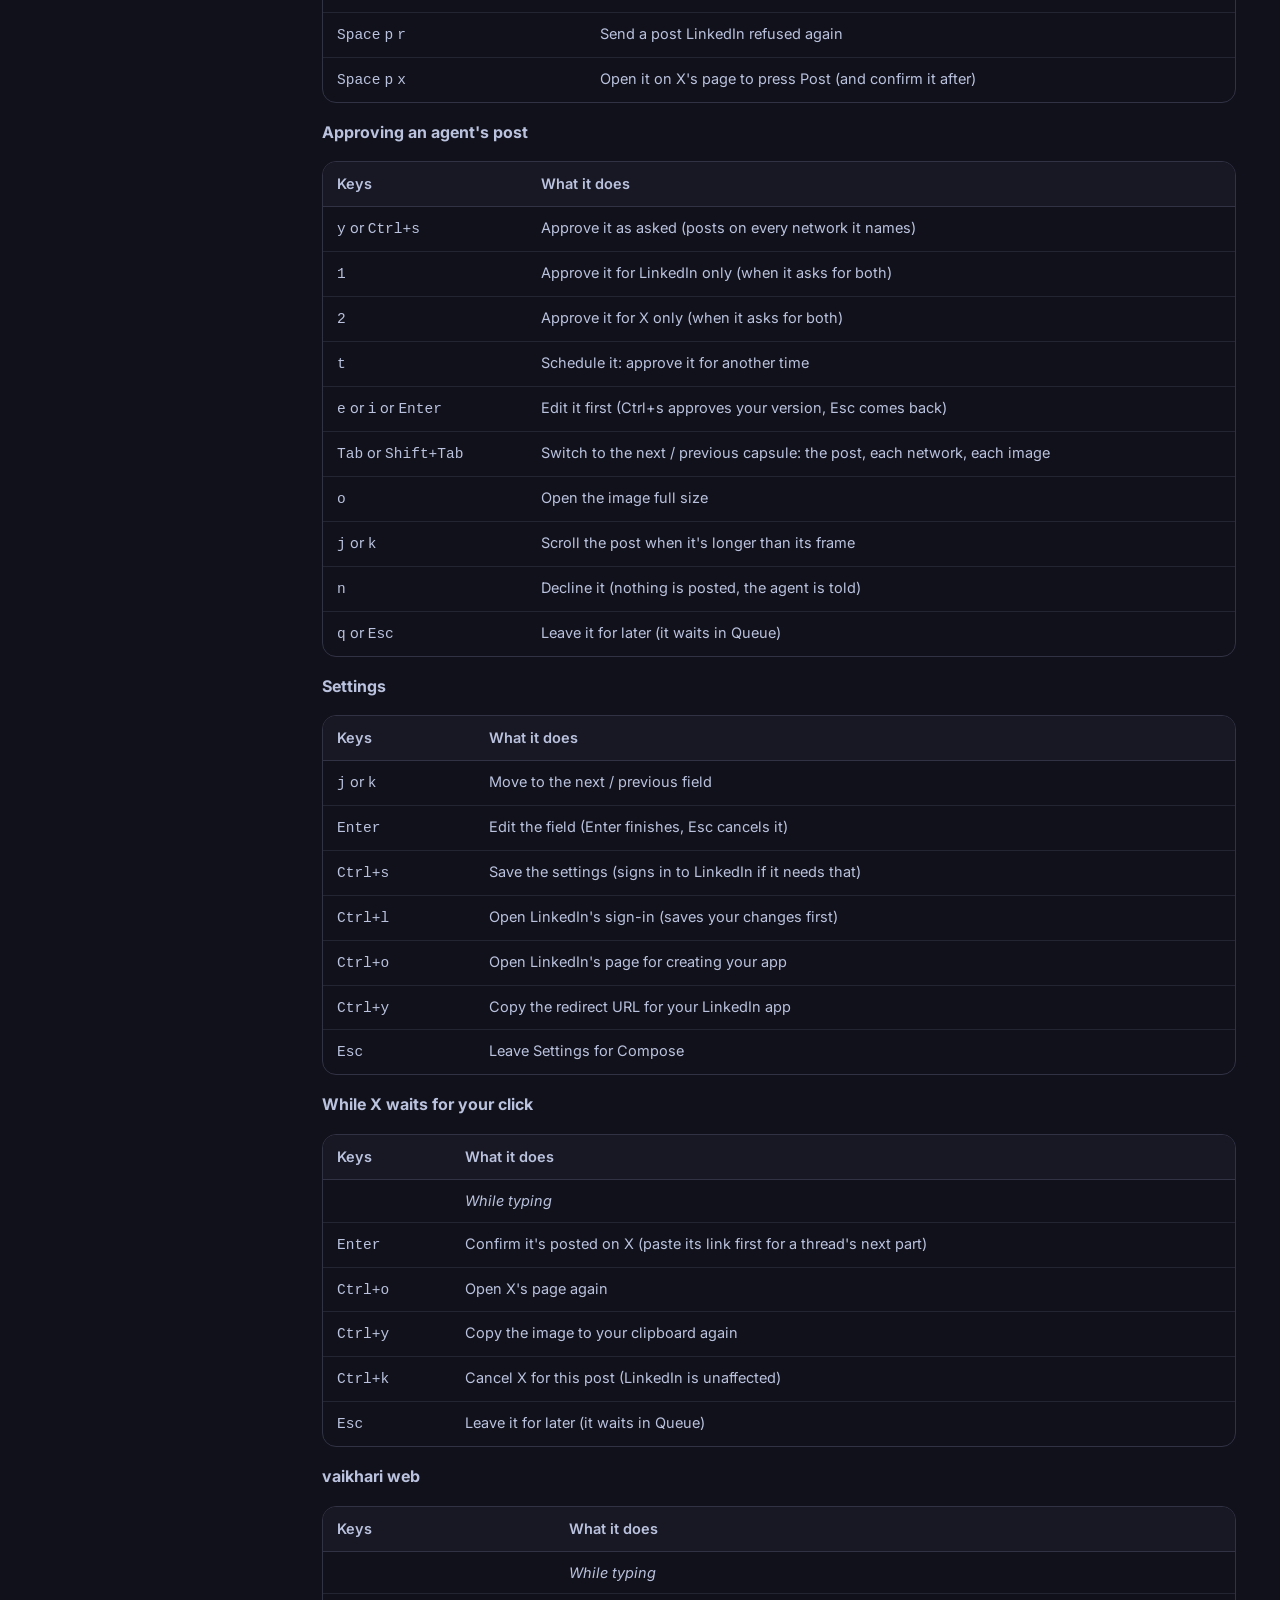
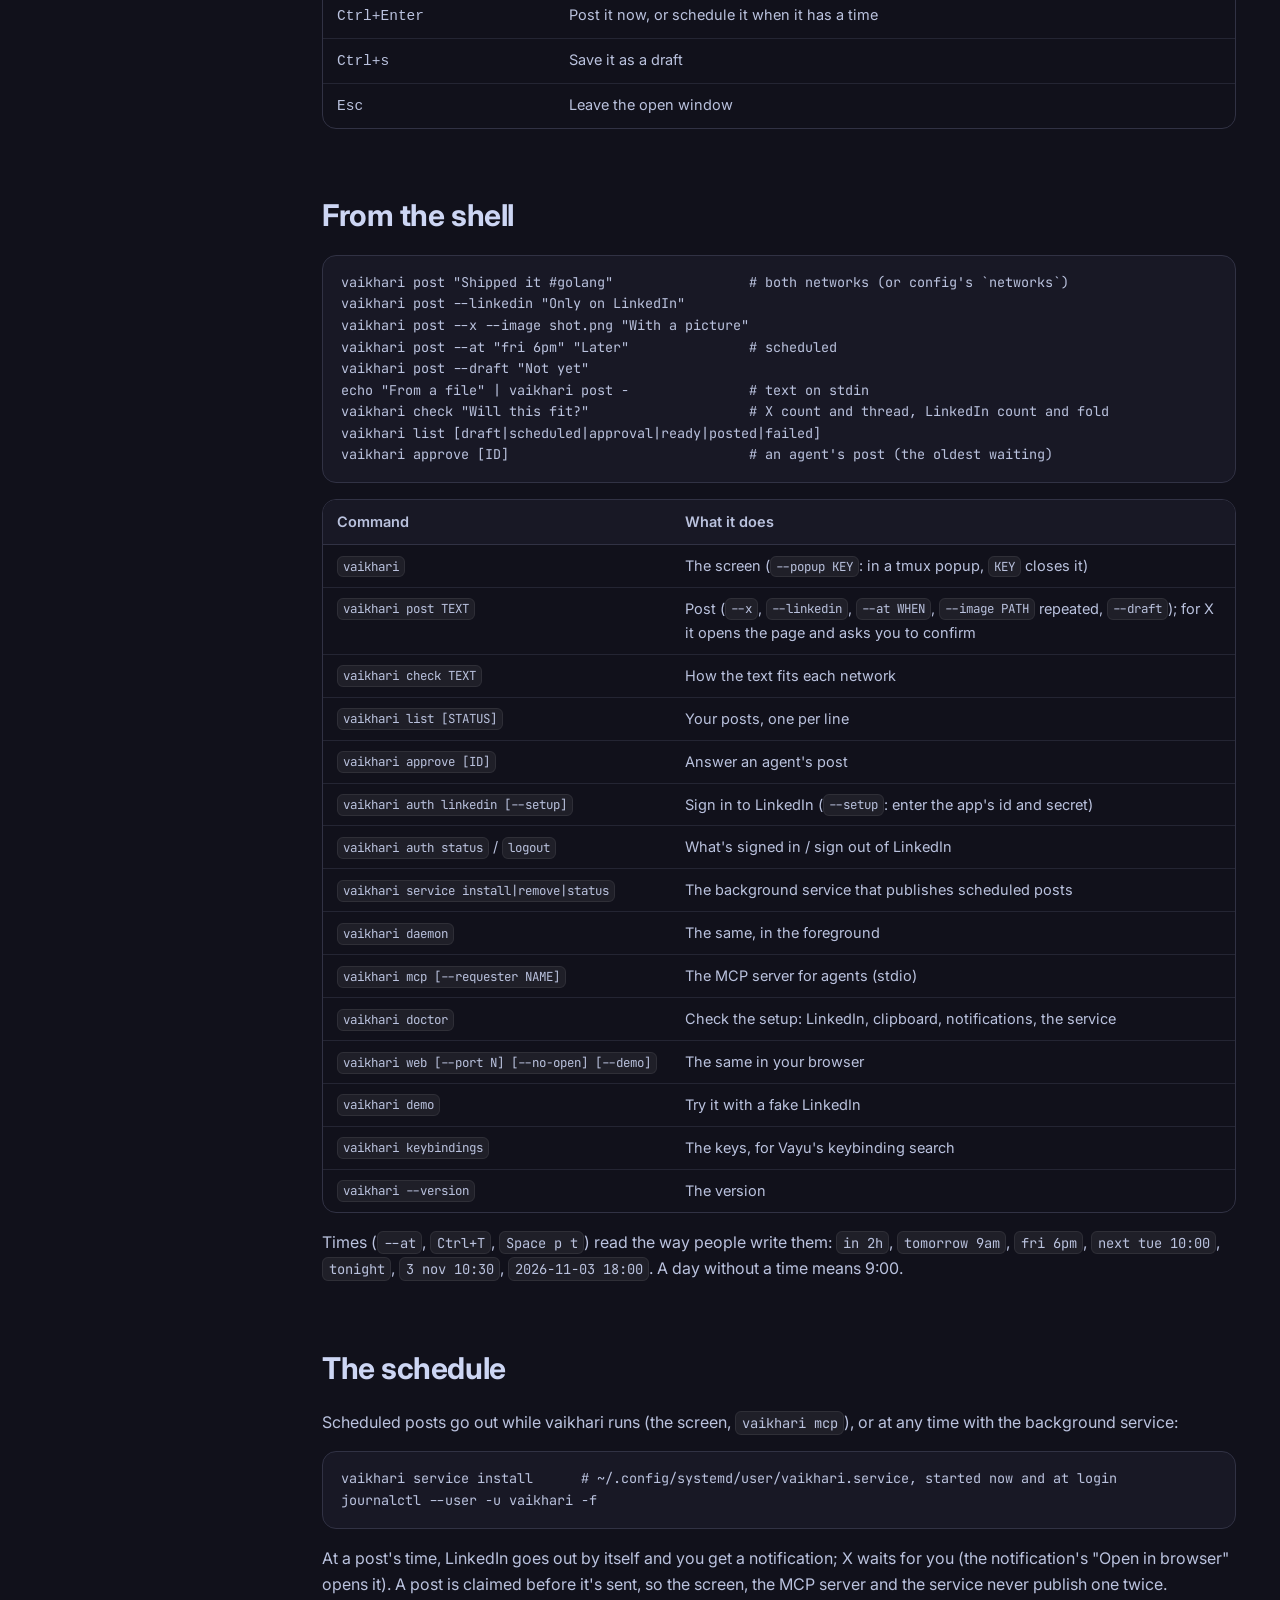
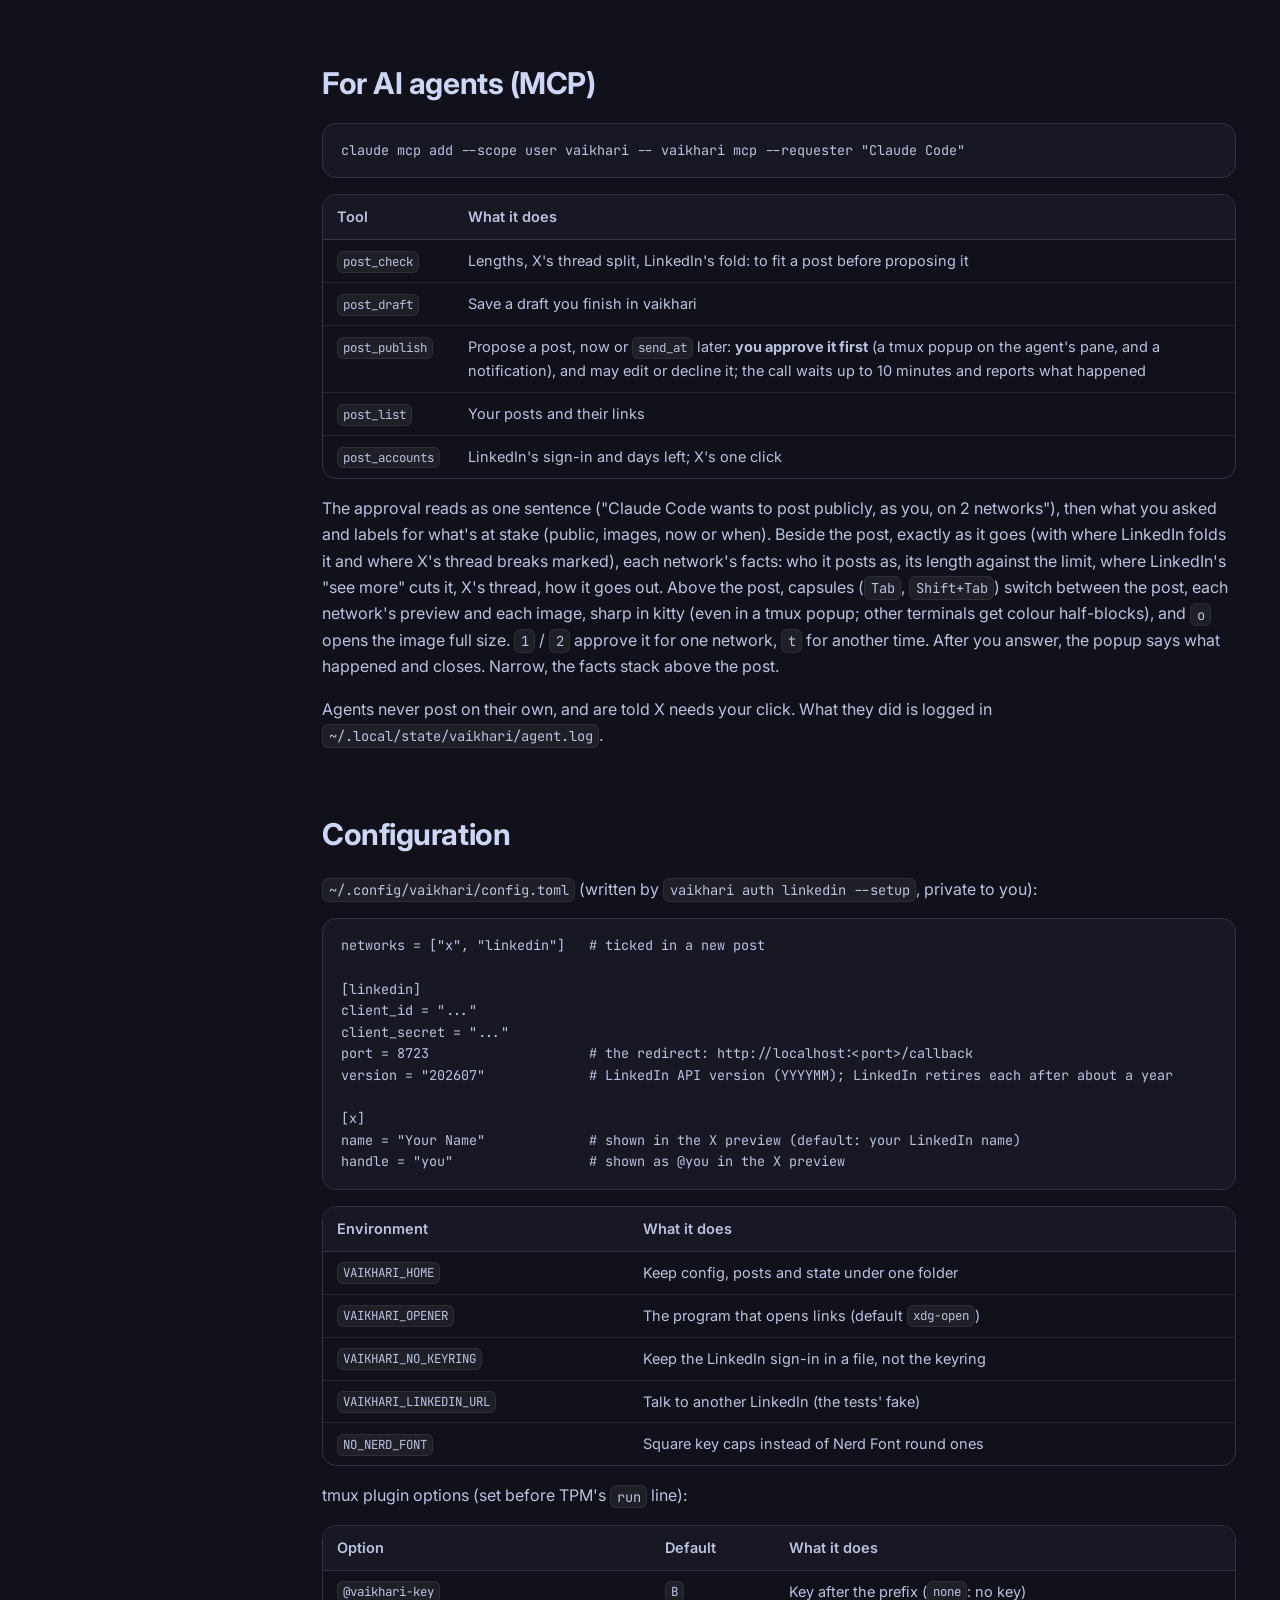
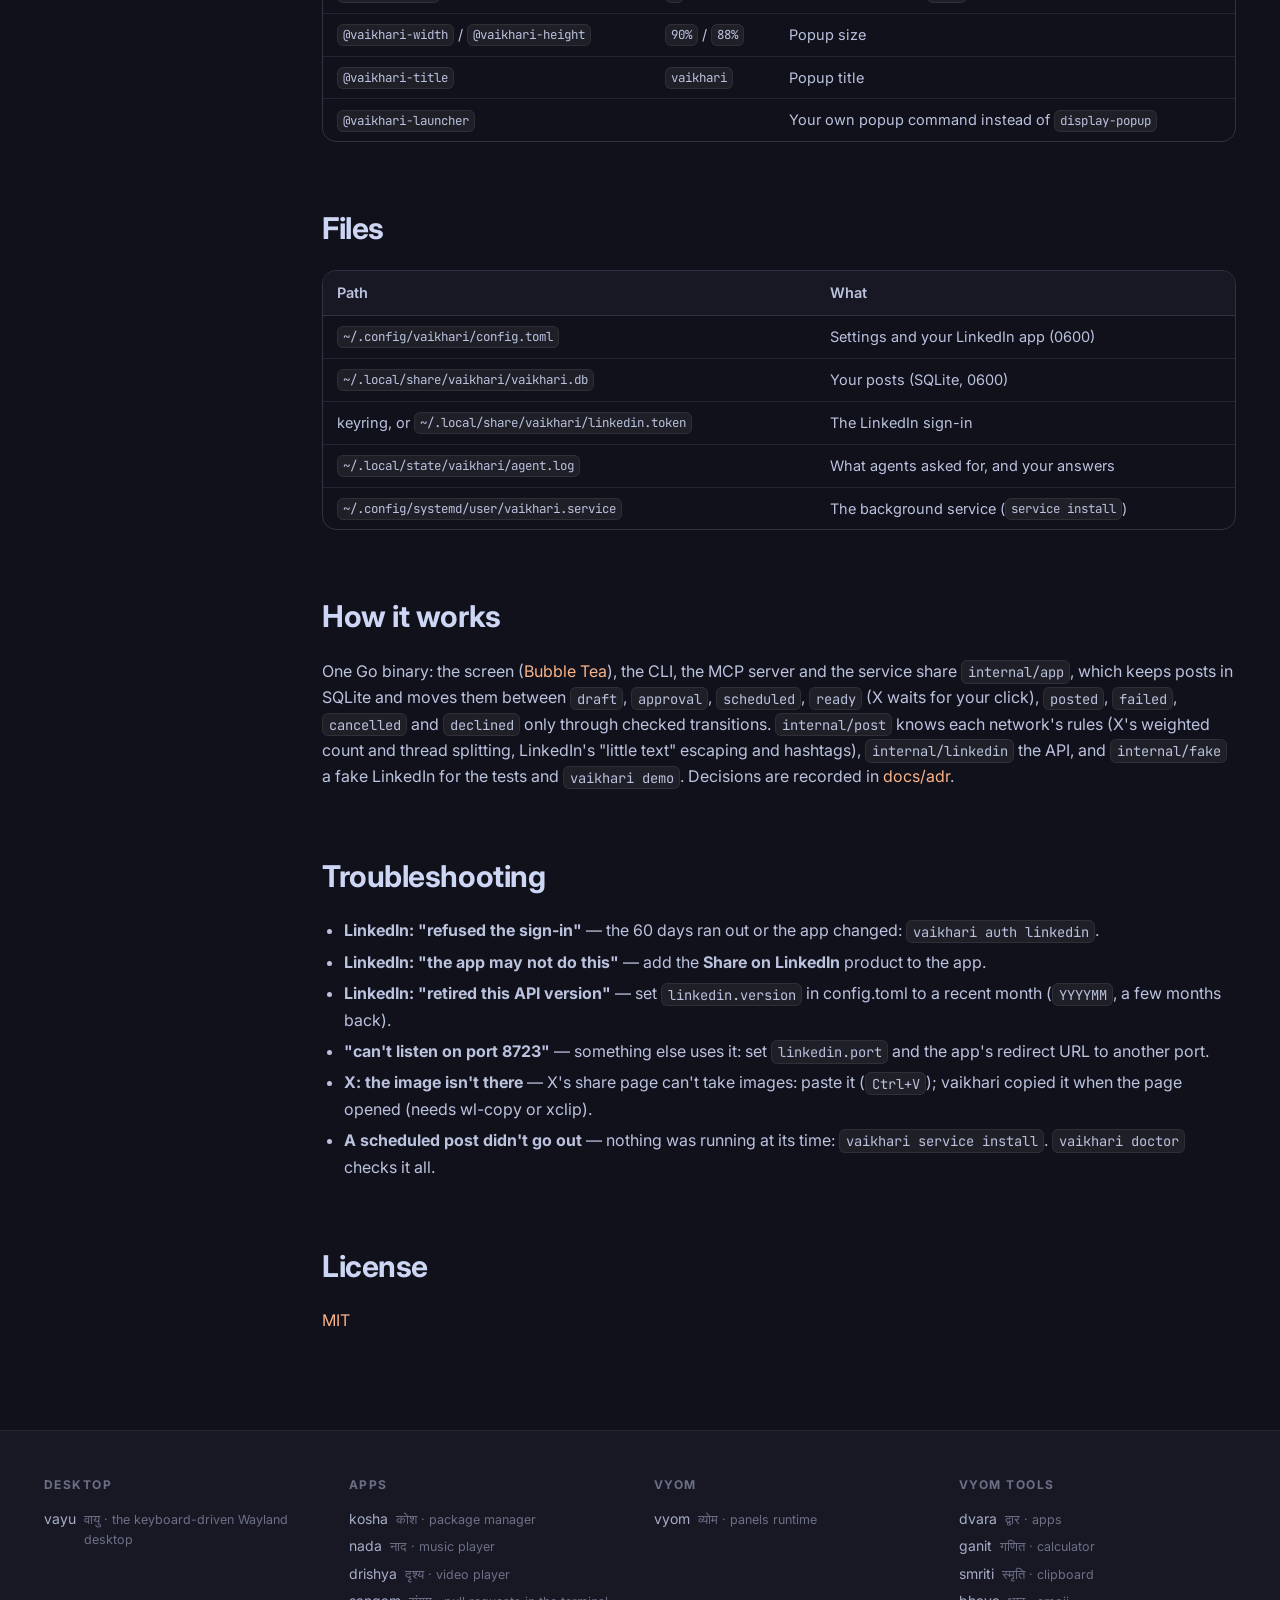
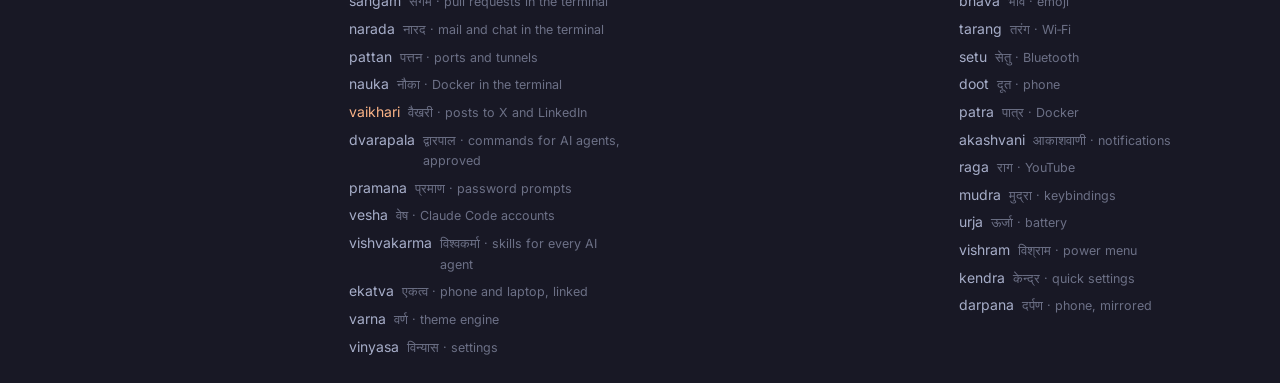
==== commit 4c8b6b23: "Website: Darpaṇa joins the family list Co-Authored-By: Claude Opus 5.5 <noreply@anthropic.com>" ====
--- a/docs/index.html
+++ b/docs/index.html
@@ -138,7 +138,7 @@
 <h2 id="license"><a class="anchor" href="#license">#</a>License</h2>
 <p><a href="https://github.com/Theyashsawarkar/vaikhari/blob/main/LICENSE">MIT</a></p>
 </article></div>
-<footer><div class="in"><div><h4>Desktop</h4><a href="https://theyashsawarkar.github.io/vayu/" class="">vayu <span>वायु · the keyboard-driven Wayland desktop</span></a></div><div><h4>Apps</h4><a href="https://theyashsawarkar.github.io/kosha/" class="">kosha <span>कोश · package manager</span></a><a href="https://theyashsawarkar.github.io/nada/" class="">nada <span>नाद · music player</span></a><a href="https://theyashsawarkar.github.io/drishya/" class="">drishya <span>दृश्य · video player</span></a><a href="https://theyashsawarkar.github.io/sangam/" class="">sangam <span>संगम · pull requests in the terminal</span></a><a href="https://theyashsawarkar.github.io/narada/" class="">narada <span>नारद · mail and chat in the terminal</span></a><a href="https://theyashsawarkar.github.io/pattan/" class="">pattan <span>पत्तन · ports and tunnels</span></a><a href="https://theyashsawarkar.github.io/nauka/" class="">nauka <span>नौका · Docker in the terminal</span></a><a href="https://theyashsawarkar.github.io/vaikhari/" class="me">vaikhari <span>वैखरी · posts to X and LinkedIn</span></a><a href="https://theyashsawarkar.github.io/dvarapala/" class="">dvarapala <span>द्वारपाल · commands for AI agents, approved</span></a><a href="https://theyashsawarkar.github.io/pramana/" class="">pramana <span>प्रमाण · password prompts</span></a><a href="https://theyashsawarkar.github.io/vesha/" class="">vesha <span>वेष · Claude Code accounts</span></a><a href="https://theyashsawarkar.github.io/vishvakarma/" class="">vishvakarma <span>विश्वकर्मा · skills for every AI agent</span></a><a href="https://theyashsawarkar.github.io/ekatva/" class="">ekatva <span>एकत्व · phone and laptop, linked</span></a><a href="https://theyashsawarkar.github.io/varna/" class="">varna <span>वर्ण · theme engine</span></a><a href="https://theyashsawarkar.github.io/vinyasa/" class="">vinyasa <span>विन्यास · settings</span></a></div><div><h4>Vyom</h4><a href="https://theyashsawarkar.github.io/vyom/" class="">vyom <span>व्योम · panels runtime</span></a></div><div><h4>Vyom tools</h4><a href="https://theyashsawarkar.github.io/dvara/" class="">dvara <span>द्वार · apps</span></a><a href="https://theyashsawarkar.github.io/ganit/" class="">ganit <span>गणित · calculator</span></a><a href="https://theyashsawarkar.github.io/smriti/" class="">smriti <span>स्मृति · clipboard</span></a><a href="https://theyashsawarkar.github.io/bhava/" class="">bhava <span>भाव · emoji</span></a><a href="https://theyashsawarkar.github.io/tarang/" class="">tarang <span>तरंग · Wi‑Fi</span></a><a href="https://theyashsawarkar.github.io/setu/" class="">setu <span>सेतु · Bluetooth</span></a><a href="https://theyashsawarkar.github.io/doot/" class="">doot <span>दूत · phone</span></a><a href="https://theyashsawarkar.github.io/patra/" class="">patra <span>पात्र · Docker</span></a><a href="https://theyashsawarkar.github.io/akashvani/" class="">akashvani <span>आकाशवाणी · notifications</span></a><a href="https://theyashsawarkar.github.io/raga/" class="">raga <span>राग · YouTube</span></a><a href="https://theyashsawarkar.github.io/mudra/" class="">mudra <span>मुद्रा · keybindings</span></a><a href="https://theyashsawarkar.github.io/urja/" class="">urja <span>ऊर्जा · battery</span></a><a href="https://theyashsawarkar.github.io/vishram/" class="">vishram <span>विश्राम · power menu</span></a><a href="https://theyashsawarkar.github.io/kendra/" class="">kendra <span>केन्द्र · quick settings</span></a></div></div>
+<footer><div class="in"><div><h4>Desktop</h4><a href="https://theyashsawarkar.github.io/vayu/" class="">vayu <span>वायु · the keyboard-driven Wayland desktop</span></a></div><div><h4>Apps</h4><a href="https://theyashsawarkar.github.io/kosha/" class="">kosha <span>कोश · package manager</span></a><a href="https://theyashsawarkar.github.io/nada/" class="">nada <span>नाद · music player</span></a><a href="https://theyashsawarkar.github.io/drishya/" class="">drishya <span>दृश्य · video player</span></a><a href="https://theyashsawarkar.github.io/sangam/" class="">sangam <span>संगम · pull requests in the terminal</span></a><a href="https://theyashsawarkar.github.io/narada/" class="">narada <span>नारद · mail and chat in the terminal</span></a><a href="https://theyashsawarkar.github.io/pattan/" class="">pattan <span>पत्तन · ports and tunnels</span></a><a href="https://theyashsawarkar.github.io/nauka/" class="">nauka <span>नौका · Docker in the terminal</span></a><a href="https://theyashsawarkar.github.io/vaikhari/" class="me">vaikhari <span>वैखरी · posts to X and LinkedIn</span></a><a href="https://theyashsawarkar.github.io/dvarapala/" class="">dvarapala <span>द्वारपाल · commands for AI agents, approved</span></a><a href="https://theyashsawarkar.github.io/pramana/" class="">pramana <span>प्रमाण · password prompts</span></a><a href="https://theyashsawarkar.github.io/vesha/" class="">vesha <span>वेष · Claude Code accounts</span></a><a href="https://theyashsawarkar.github.io/vishvakarma/" class="">vishvakarma <span>विश्वकर्मा · skills for every AI agent</span></a><a href="https://theyashsawarkar.github.io/ekatva/" class="">ekatva <span>एकत्व · phone and laptop, linked</span></a><a href="https://theyashsawarkar.github.io/varna/" class="">varna <span>वर्ण · theme engine</span></a><a href="https://theyashsawarkar.github.io/vinyasa/" class="">vinyasa <span>विन्यास · settings</span></a></div><div><h4>Vyom</h4><a href="https://theyashsawarkar.github.io/vyom/" class="">vyom <span>व्योम · panels runtime</span></a></div><div><h4>Vyom tools</h4><a href="https://theyashsawarkar.github.io/dvara/" class="">dvara <span>द्वार · apps</span></a><a href="https://theyashsawarkar.github.io/ganit/" class="">ganit <span>गणित · calculator</span></a><a href="https://theyashsawarkar.github.io/smriti/" class="">smriti <span>स्मृति · clipboard</span></a><a href="https://theyashsawarkar.github.io/bhava/" class="">bhava <span>भाव · emoji</span></a><a href="https://theyashsawarkar.github.io/tarang/" class="">tarang <span>तरंग · Wi‑Fi</span></a><a href="https://theyashsawarkar.github.io/setu/" class="">setu <span>सेतु · Bluetooth</span></a><a href="https://theyashsawarkar.github.io/doot/" class="">doot <span>दूत · phone</span></a><a href="https://theyashsawarkar.github.io/patra/" class="">patra <span>पात्र · Docker</span></a><a href="https://theyashsawarkar.github.io/akashvani/" class="">akashvani <span>आकाशवाणी · notifications</span></a><a href="https://theyashsawarkar.github.io/raga/" class="">raga <span>राग · YouTube</span></a><a href="https://theyashsawarkar.github.io/mudra/" class="">mudra <span>मुद्रा · keybindings</span></a><a href="https://theyashsawarkar.github.io/urja/" class="">urja <span>ऊर्जा · battery</span></a><a href="https://theyashsawarkar.github.io/vishram/" class="">vishram <span>विश्राम · power menu</span></a><a href="https://theyashsawarkar.github.io/kendra/" class="">kendra <span>केन्द्र · quick settings</span></a><a href="https://theyashsawarkar.github.io/darpana/" class="">darpana <span>दर्पण · phone, mirrored</span></a></div></div>
 <div class="bottom">vaikhari is free software under the MIT license · <a href="https://github.com/Theyashsawarkar/vaikhari">source</a> · <a href="https://github.com/Theyashsawarkar/vaikhari/issues">issues</a> · <a href="changelog.html">changelog</a> · part of <a href="https://theyashsawarkar.github.io/vayu/">Vayu</a></div></footer>
 <script>
 document.querySelectorAll('pre.code').forEach(p=>{const b=document.createElement('button');b.className='copy';b.textContent='Copy';
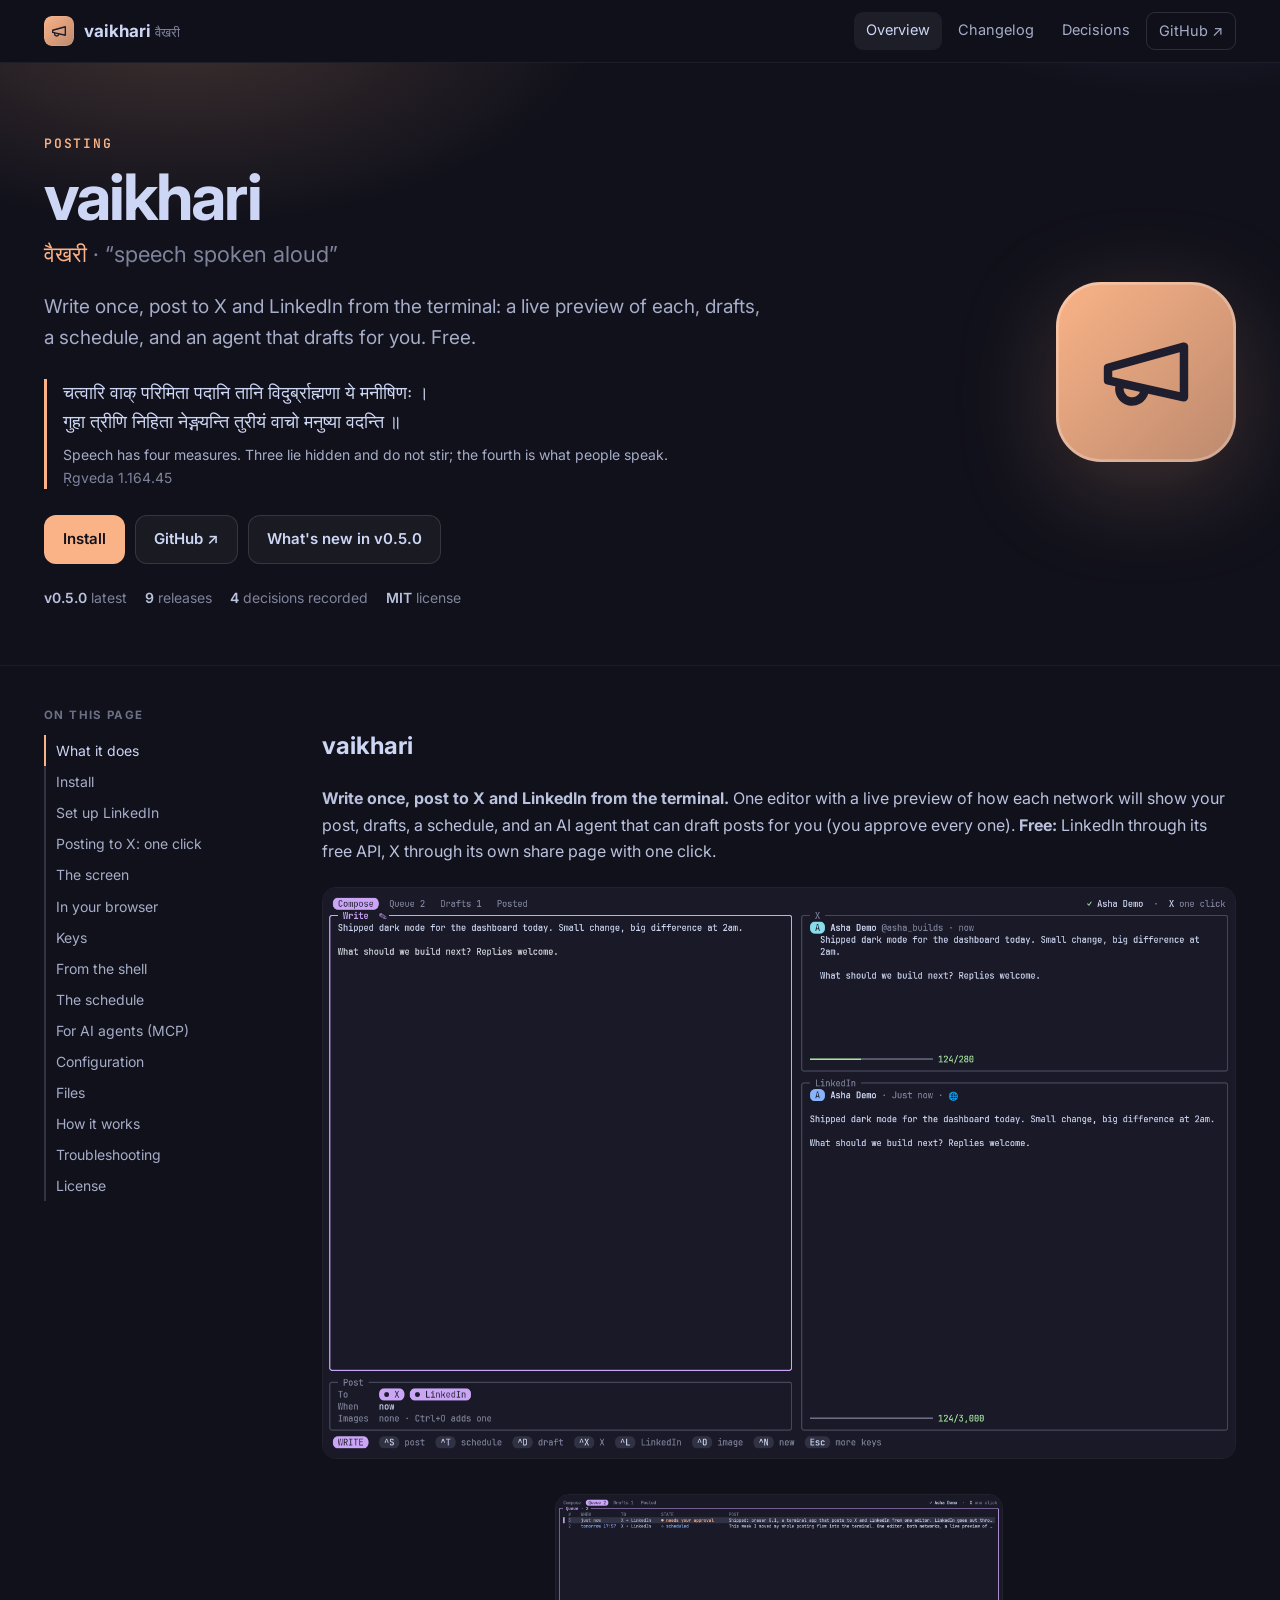
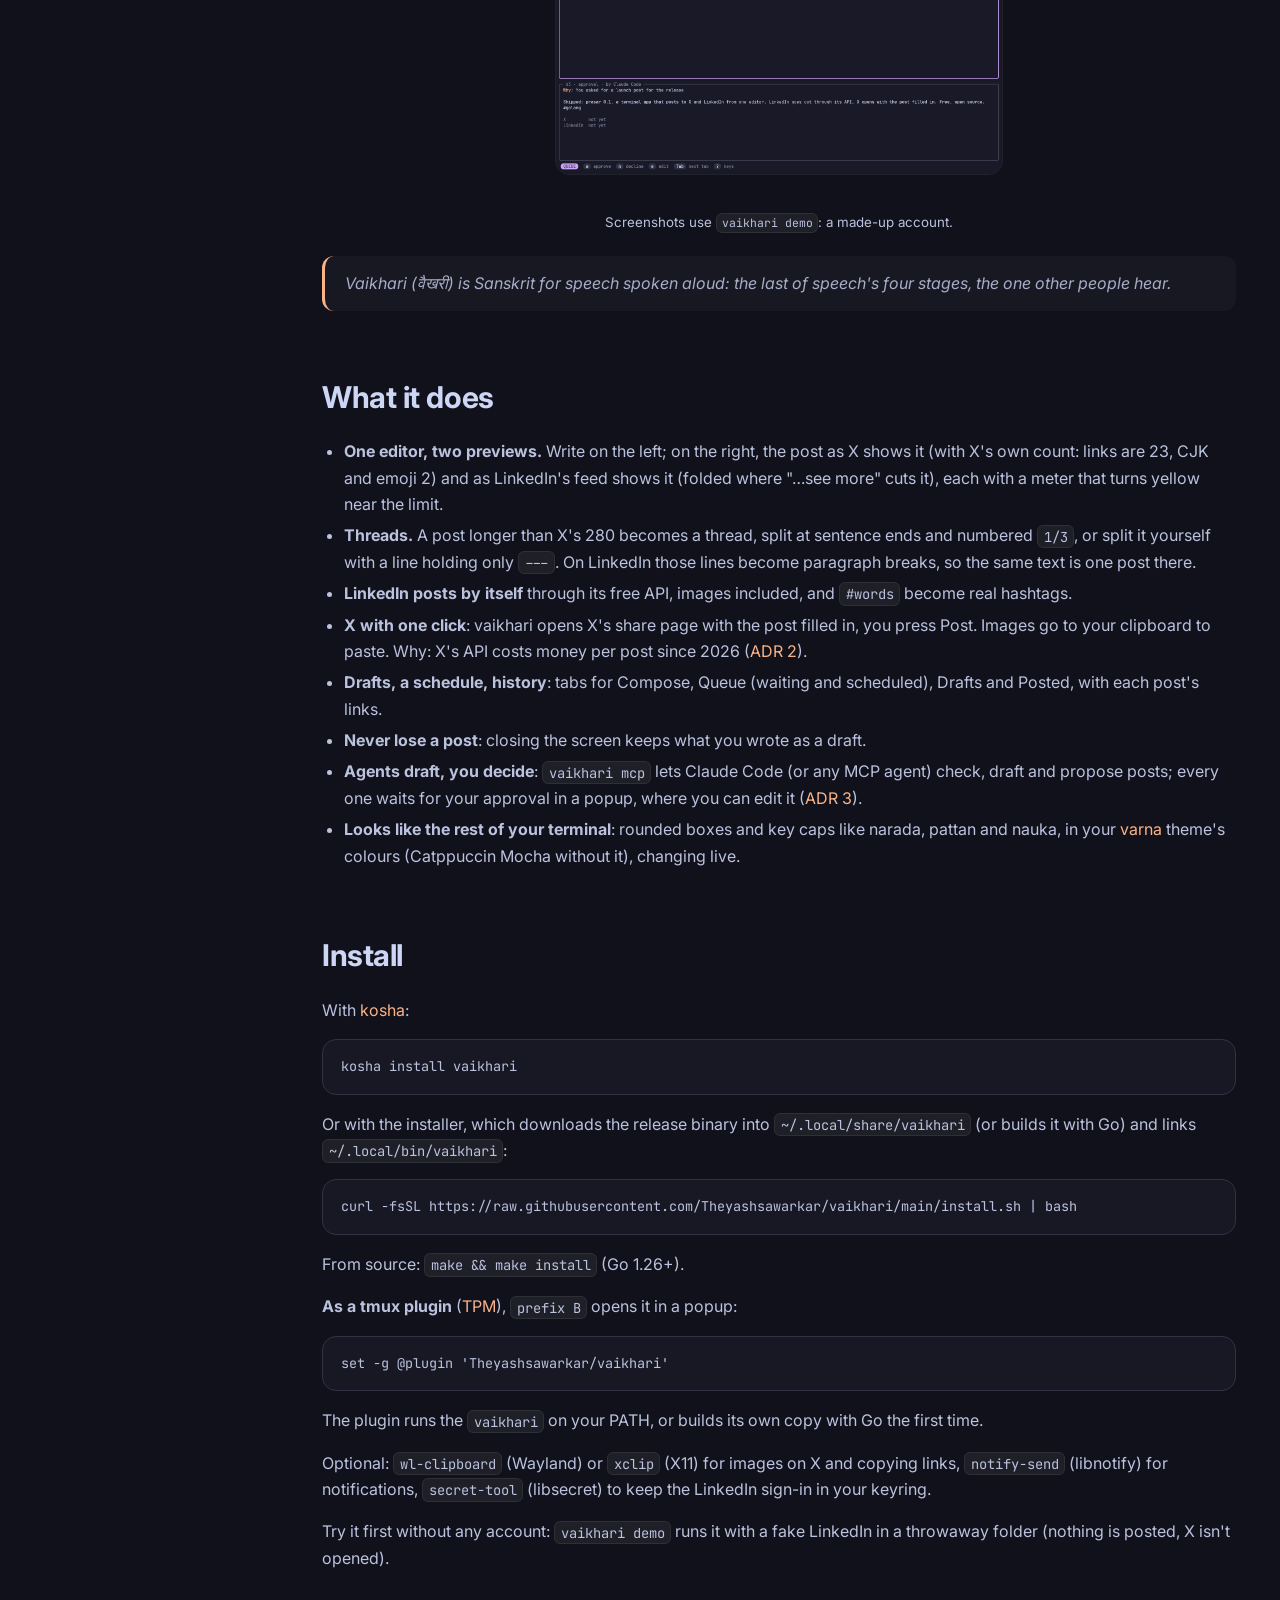
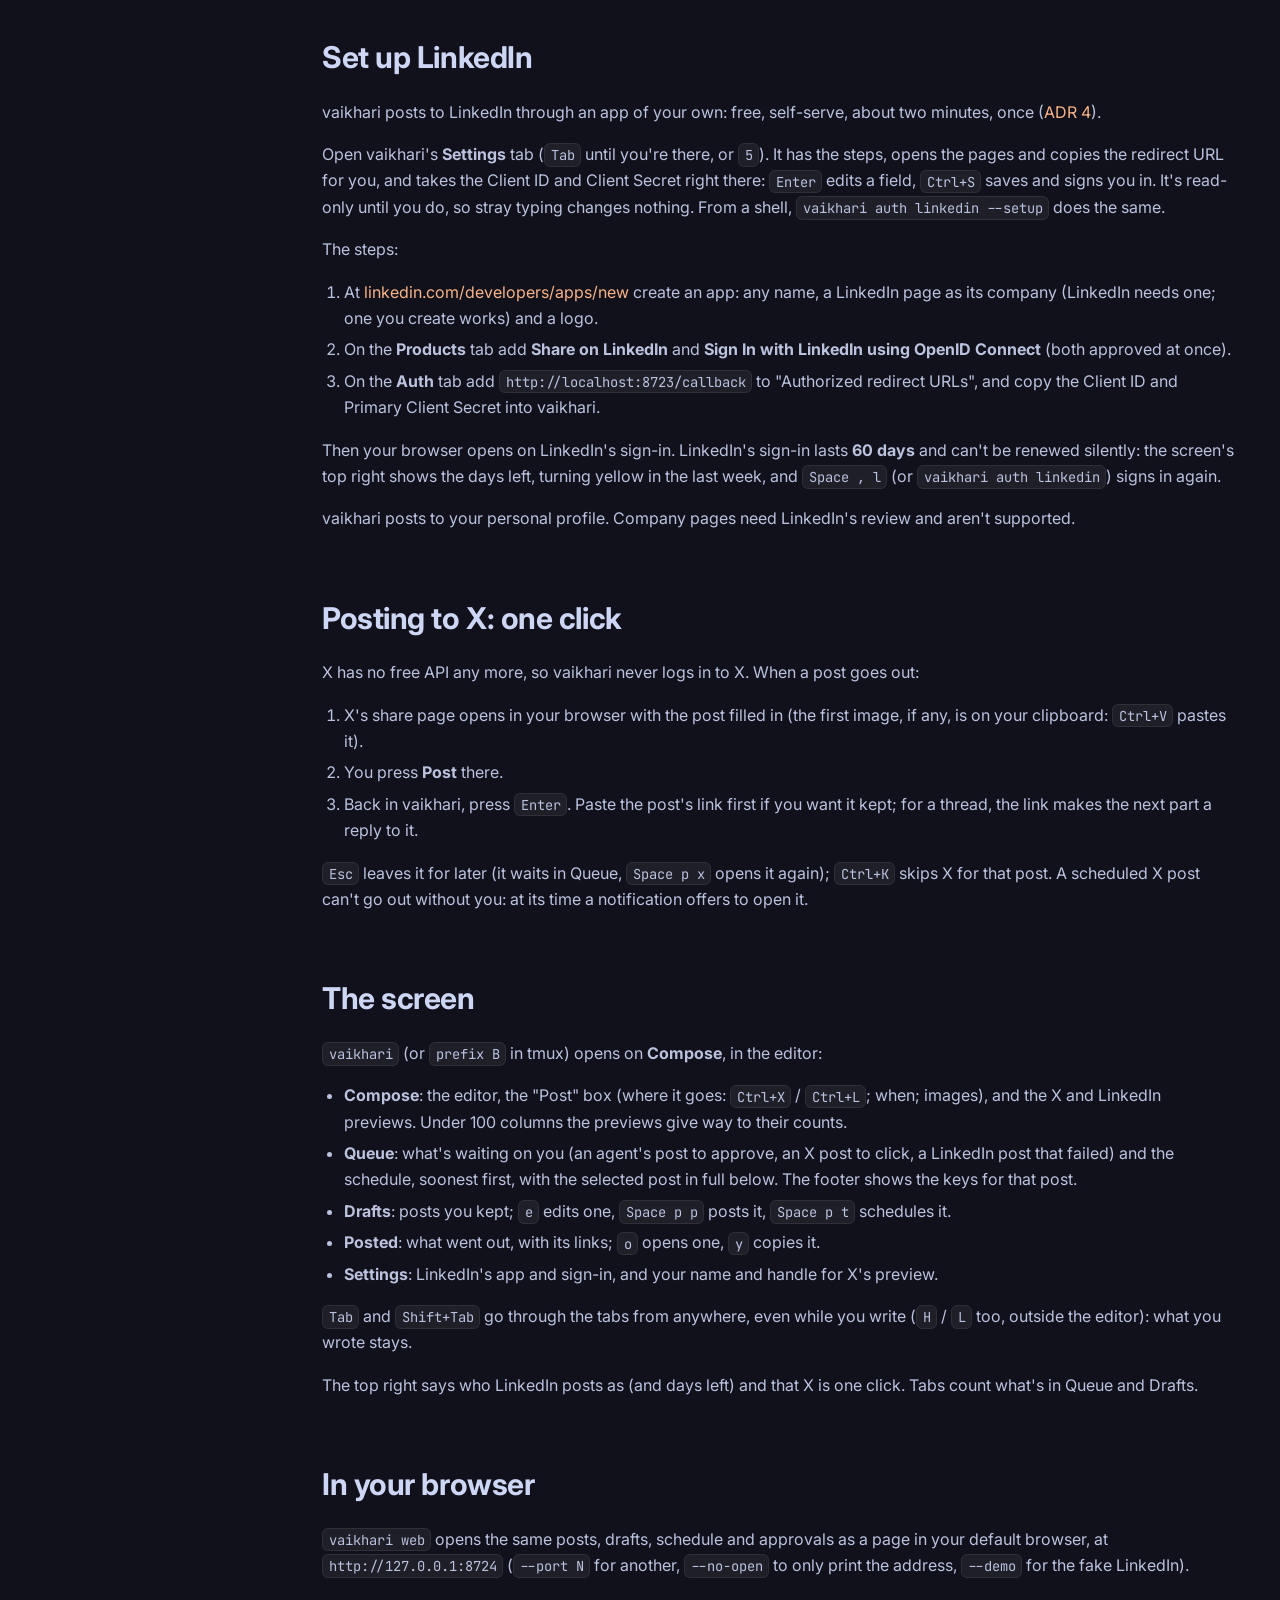
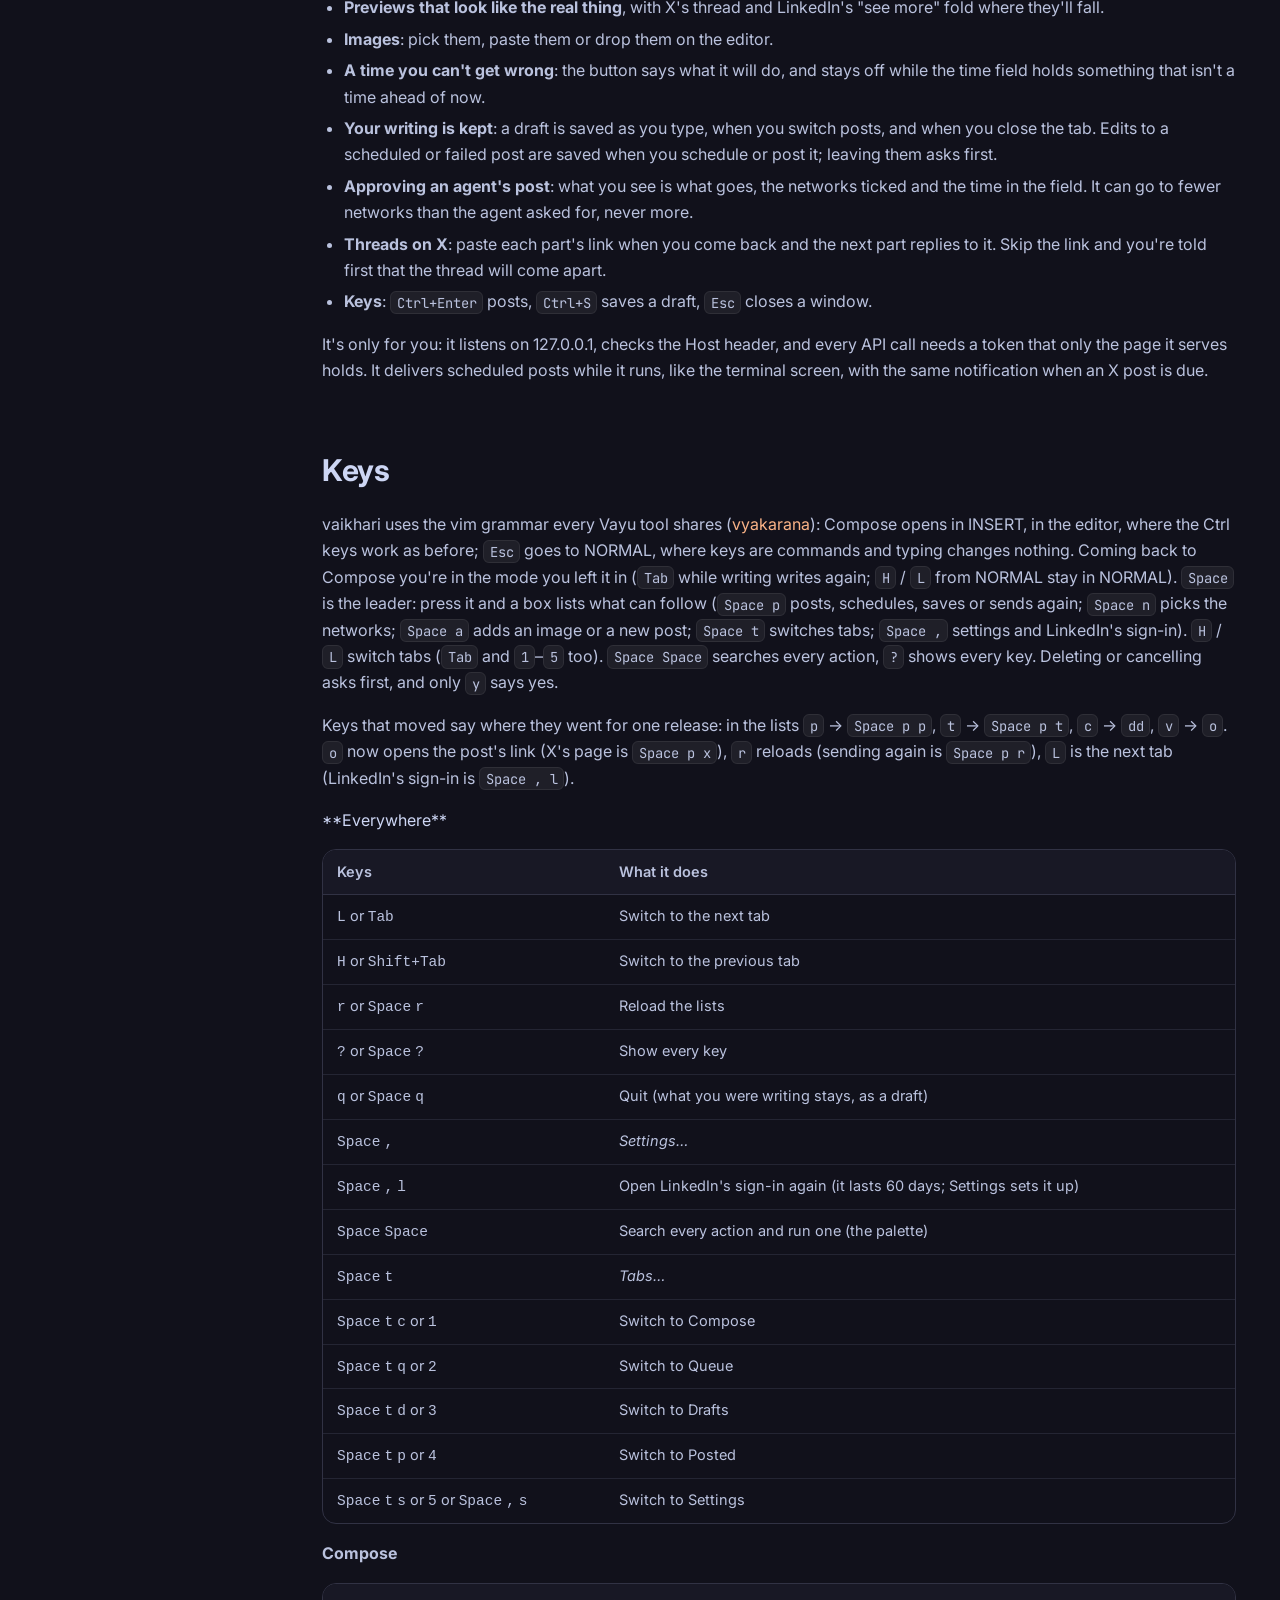
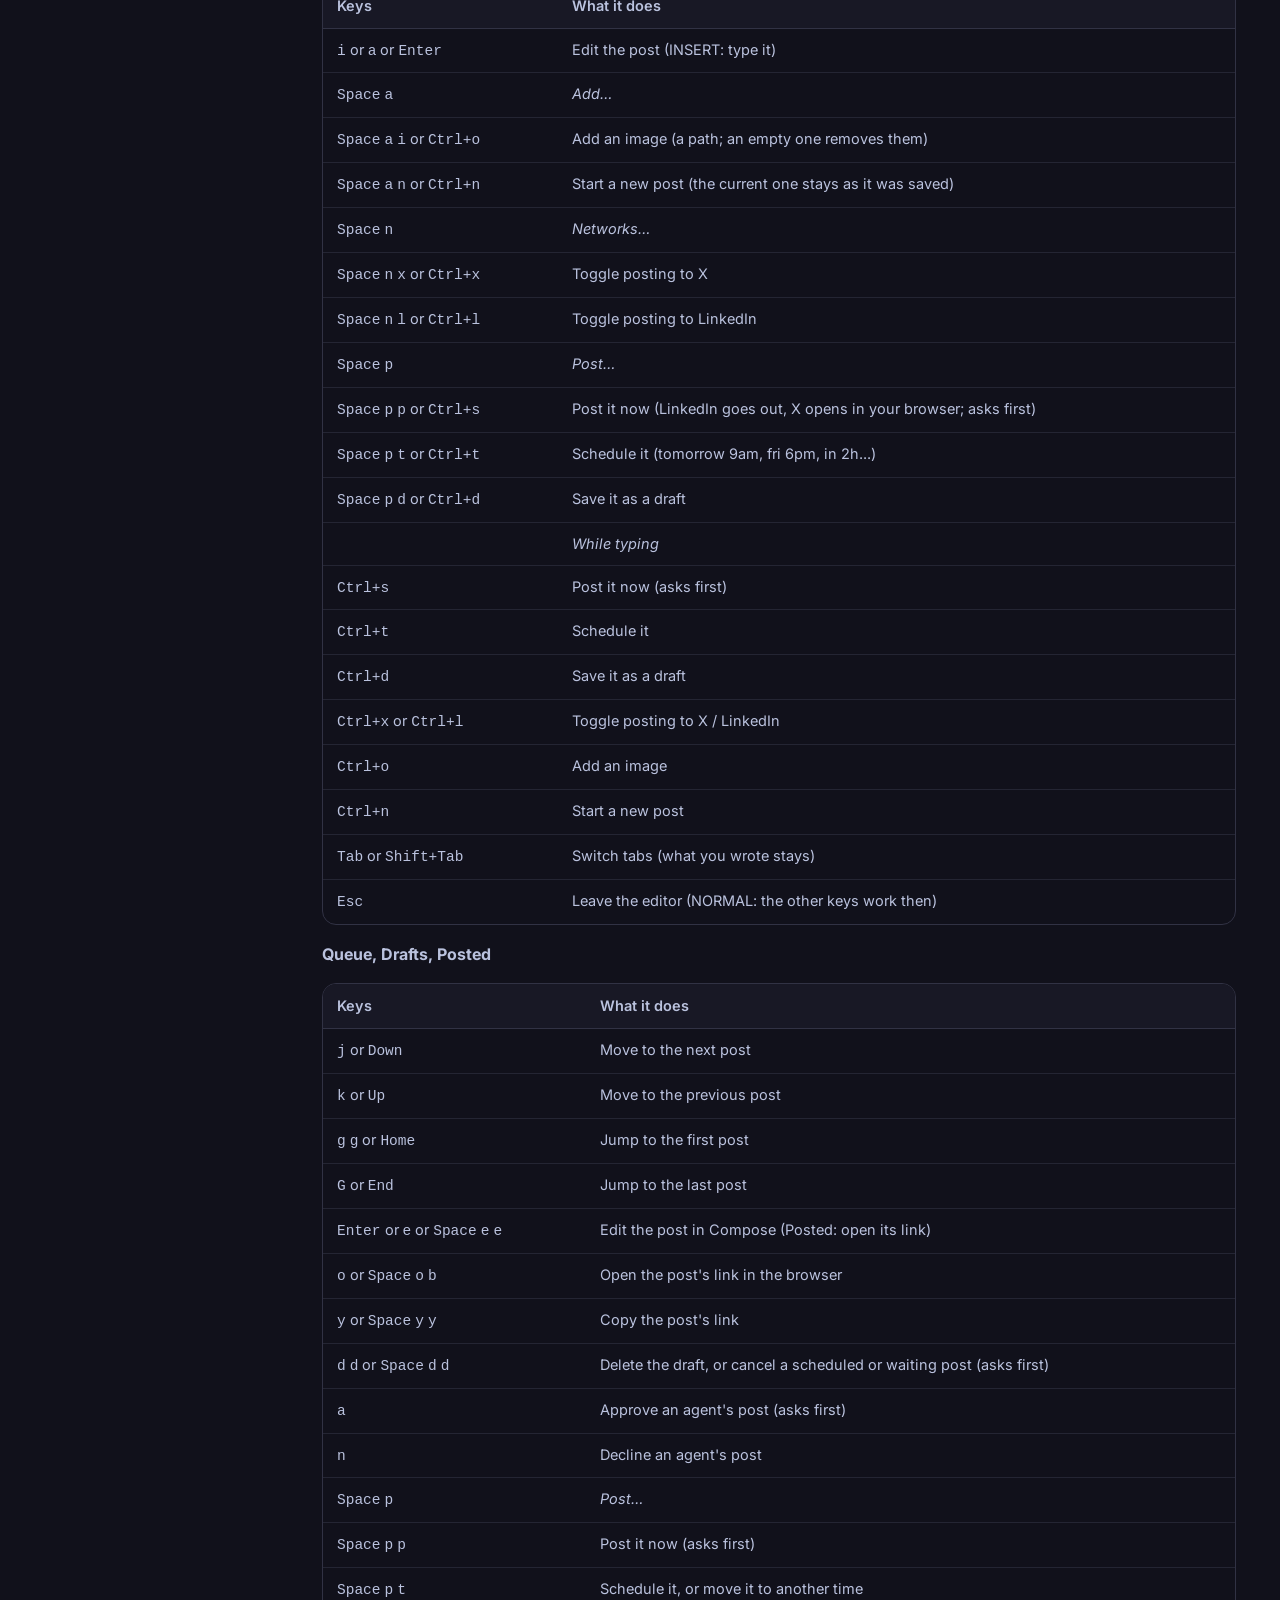
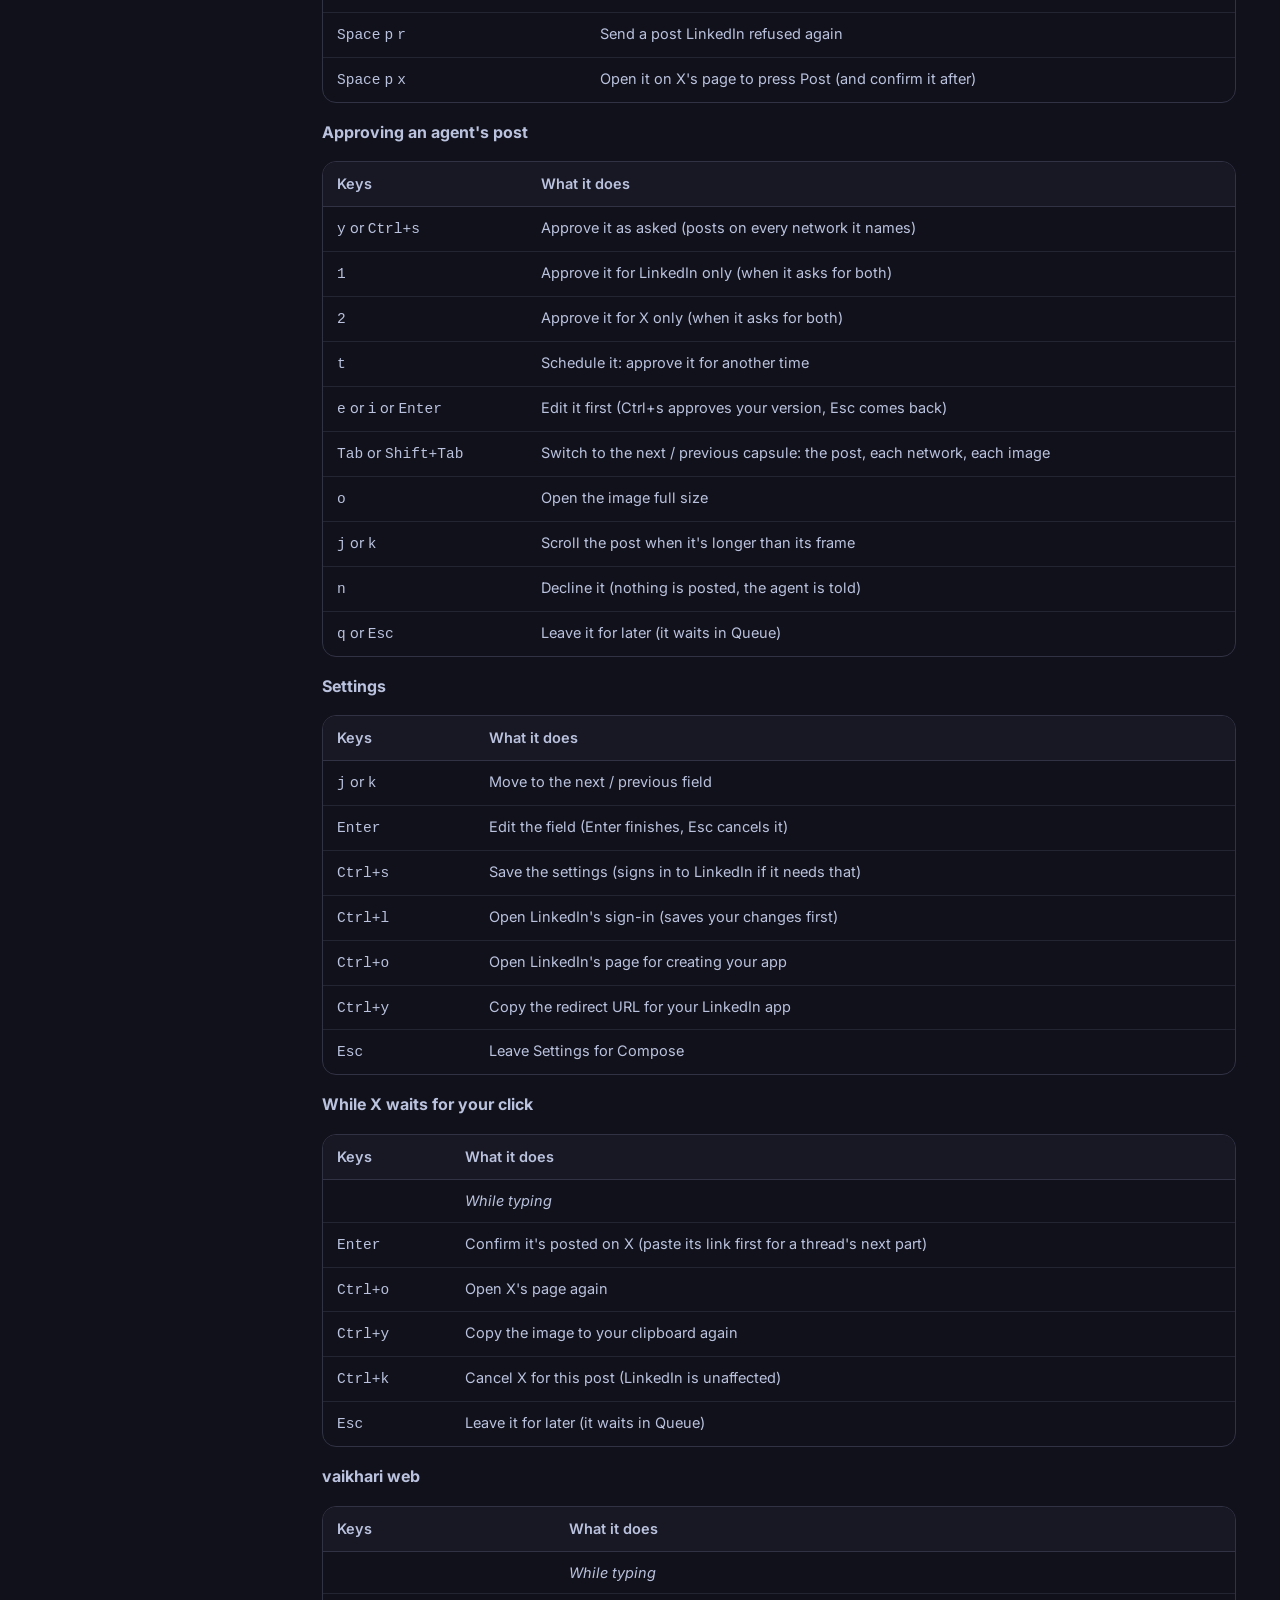
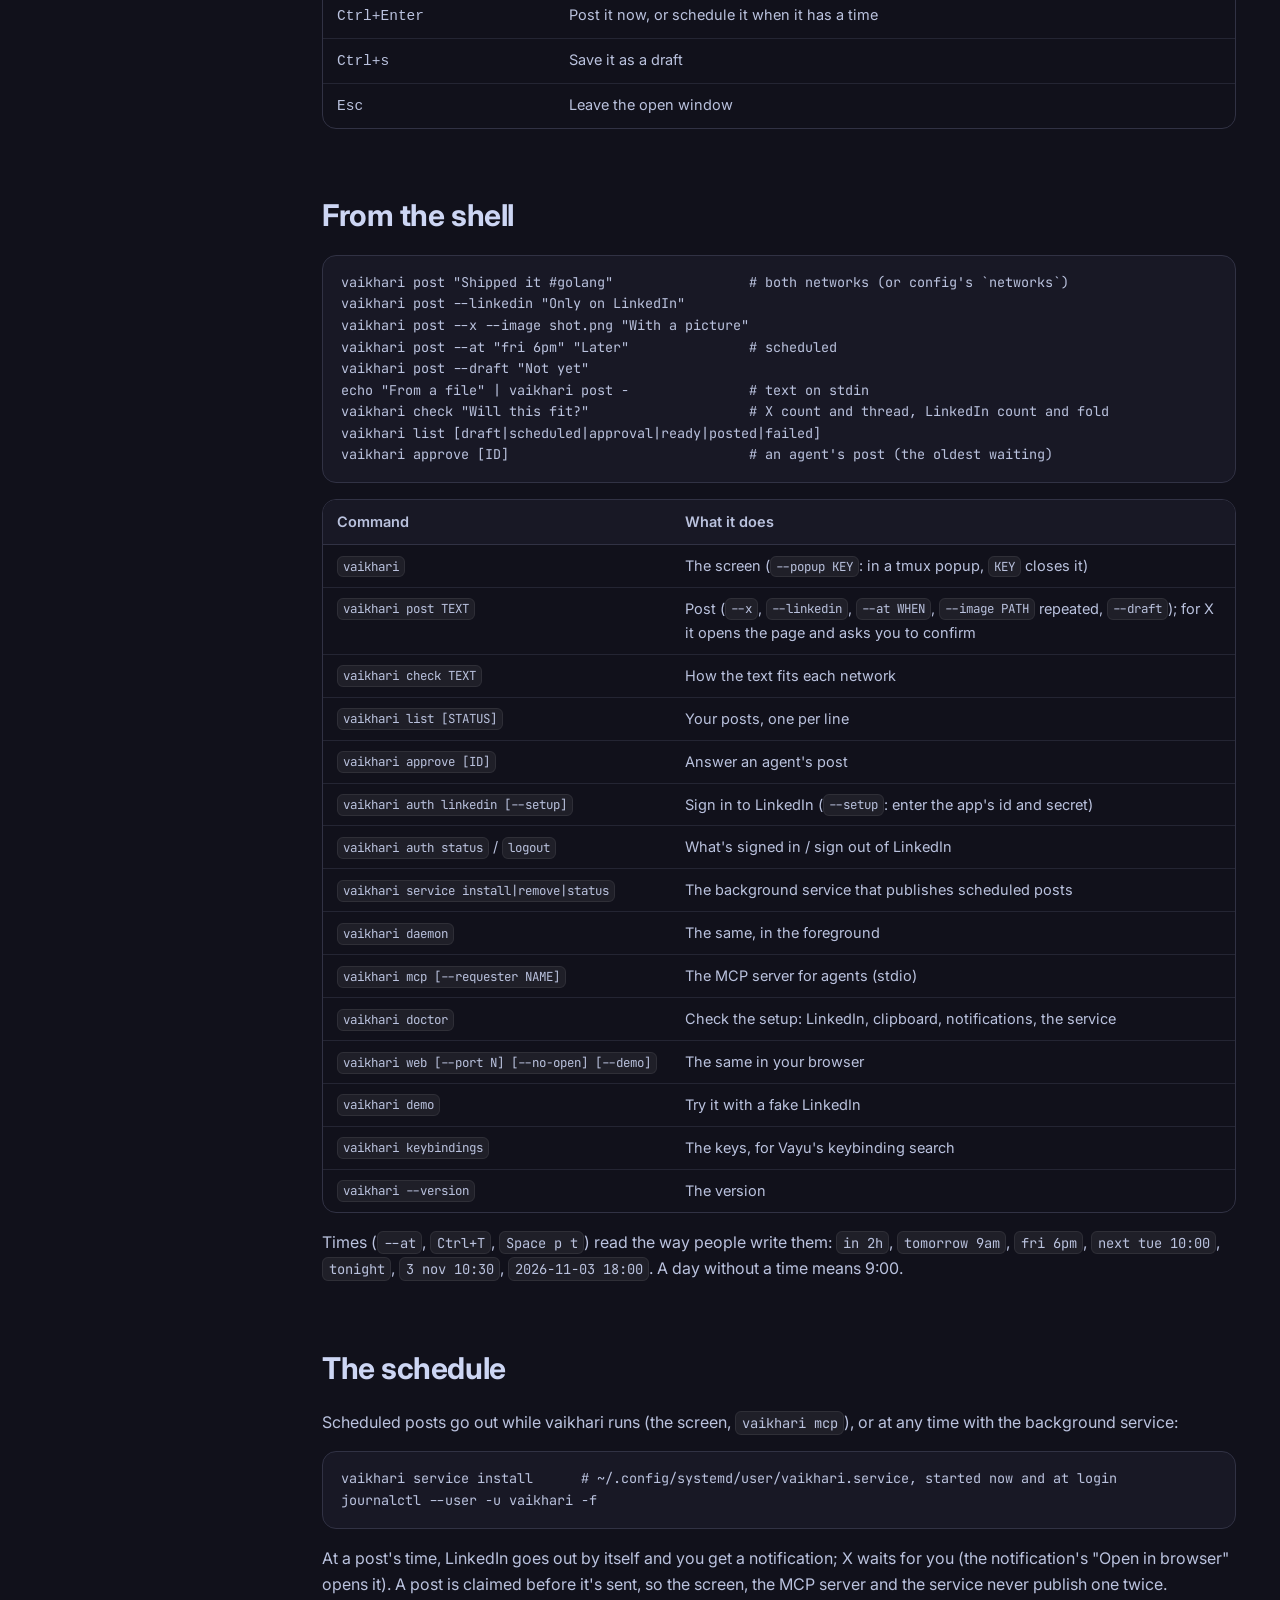
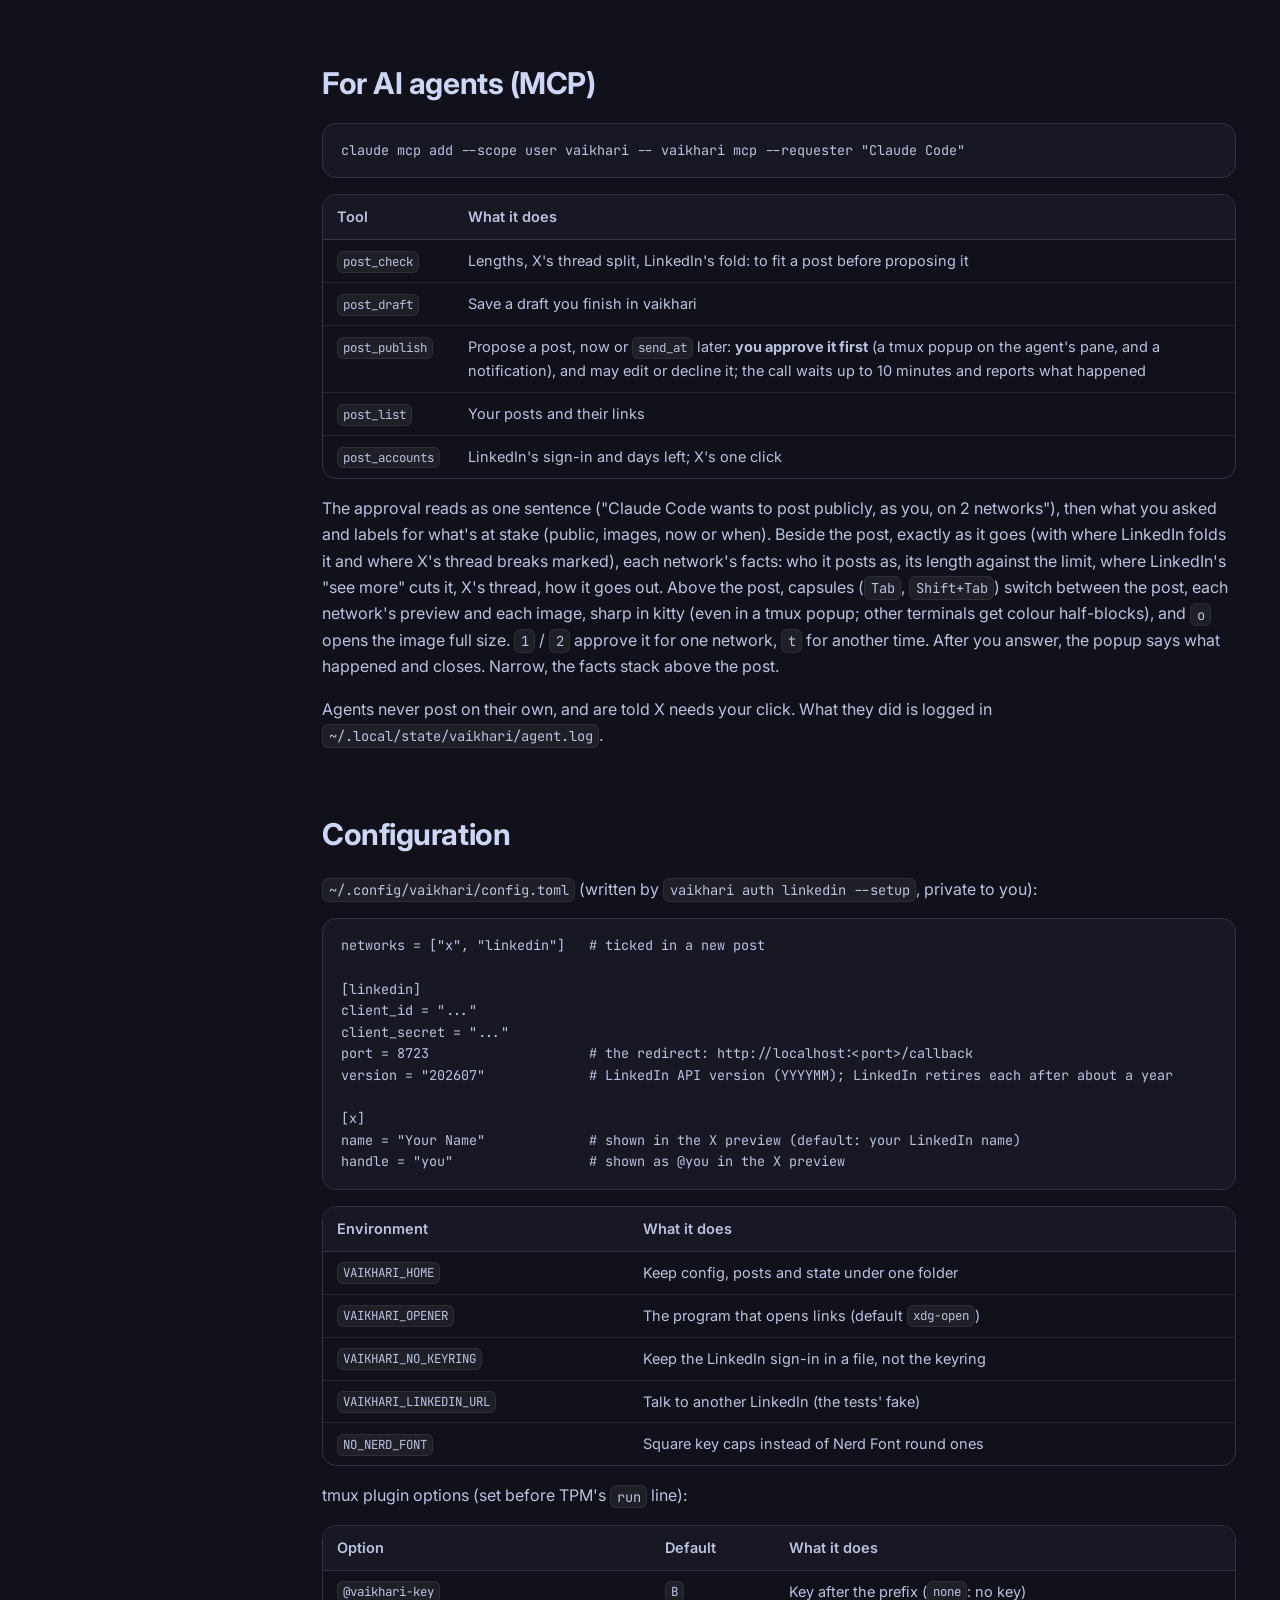
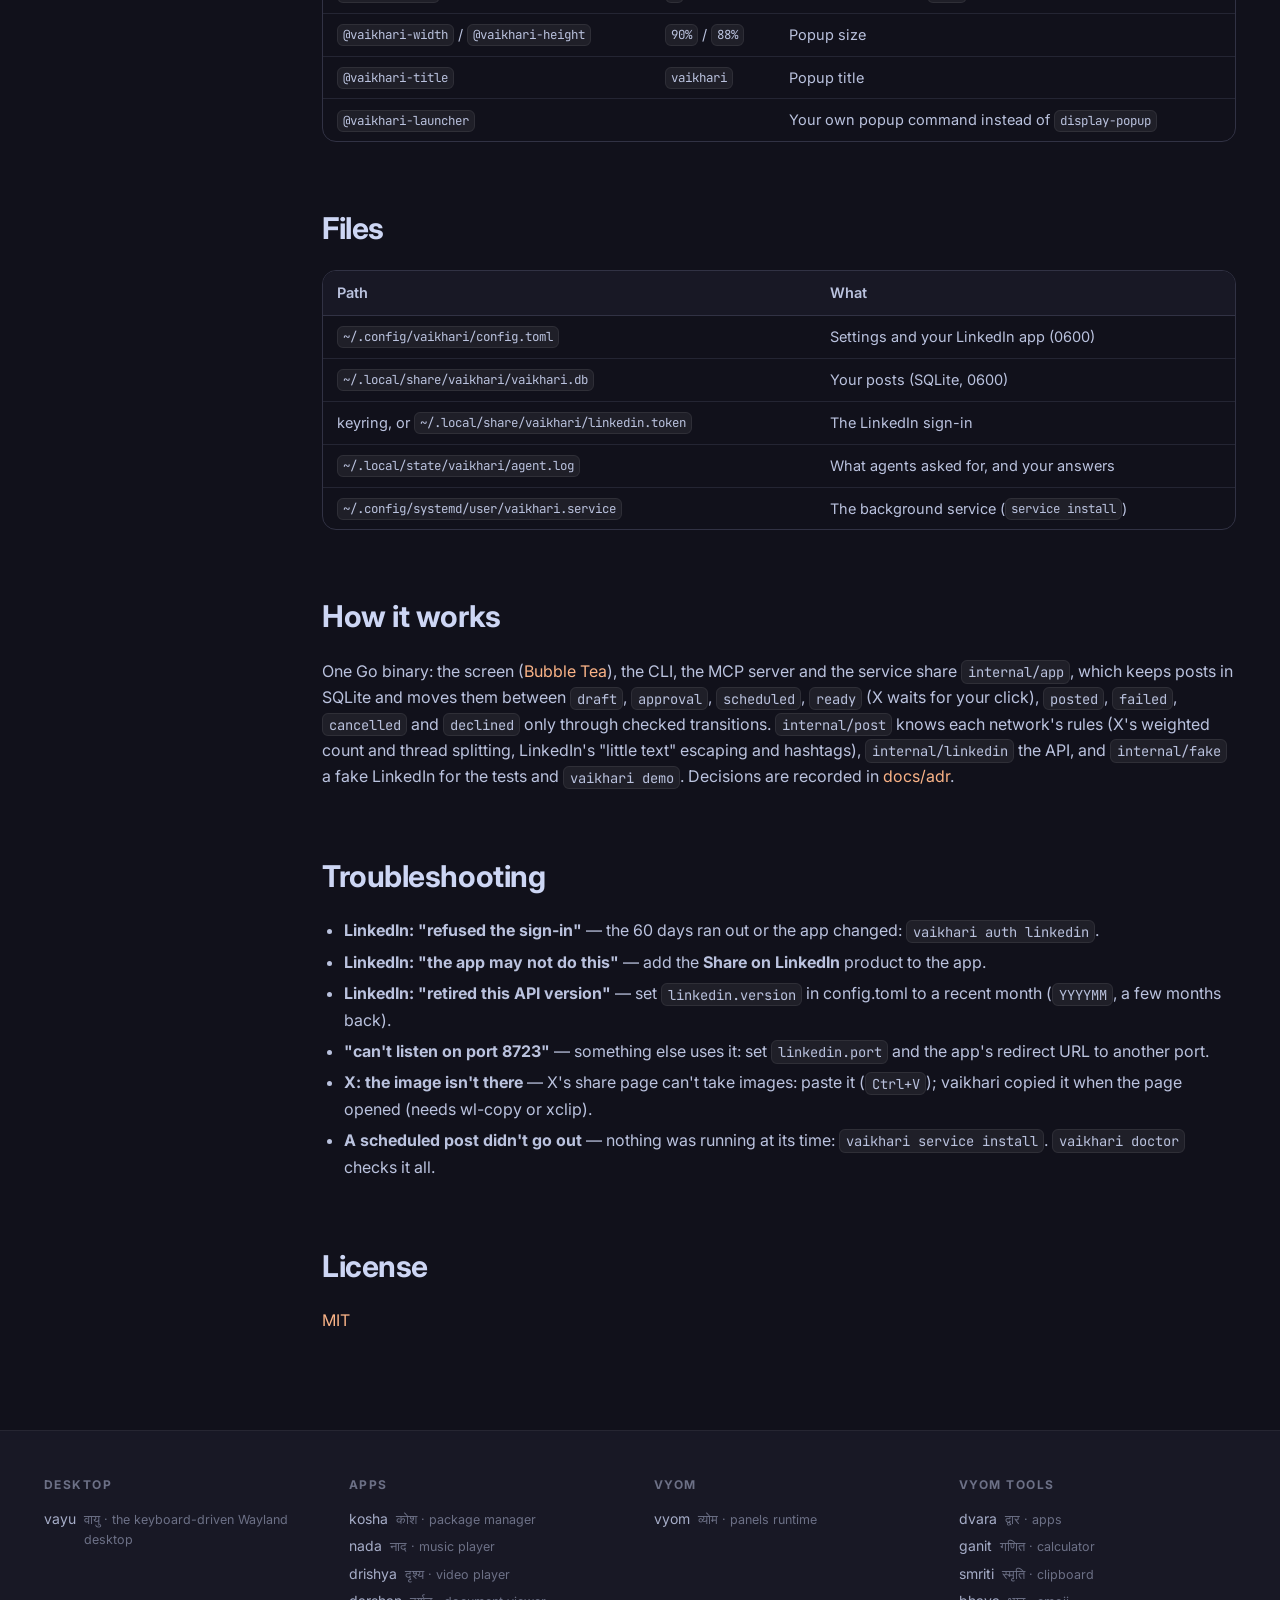
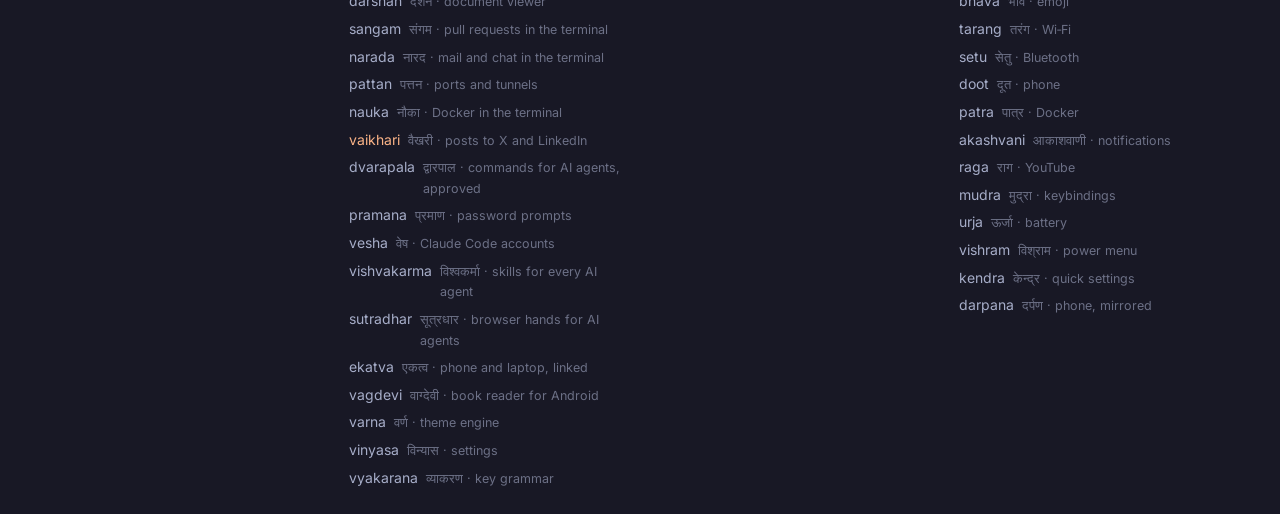
==== commit 4a69e094: "The website moves to vaikhari.theyashsawarkar.dev Every Vayu tool's site now has its own address on " ====
--- a/docs/index.html
+++ b/docs/index.html
@@ -138,8 +138,8 @@
 <h2 id="license"><a class="anchor" href="#license">#</a>License</h2>
 <p><a href="https://github.com/Theyashsawarkar/vaikhari/blob/main/LICENSE">MIT</a></p>
 </article></div>
-<footer><div class="in"><div><h4>Desktop</h4><a href="https://theyashsawarkar.github.io/vayu/" class="">vayu <span>वायु · the keyboard-driven Wayland desktop</span></a></div><div><h4>Apps</h4><a href="https://theyashsawarkar.github.io/kosha/" class="">kosha <span>कोश · package manager</span></a><a href="https://theyashsawarkar.github.io/nada/" class="">nada <span>नाद · music player</span></a><a href="https://theyashsawarkar.github.io/drishya/" class="">drishya <span>दृश्य · video player</span></a><a href="https://theyashsawarkar.github.io/sangam/" class="">sangam <span>संगम · pull requests in the terminal</span></a><a href="https://theyashsawarkar.github.io/narada/" class="">narada <span>नारद · mail and chat in the terminal</span></a><a href="https://theyashsawarkar.github.io/pattan/" class="">pattan <span>पत्तन · ports and tunnels</span></a><a href="https://theyashsawarkar.github.io/nauka/" class="">nauka <span>नौका · Docker in the terminal</span></a><a href="https://theyashsawarkar.github.io/vaikhari/" class="me">vaikhari <span>वैखरी · posts to X and LinkedIn</span></a><a href="https://theyashsawarkar.github.io/dvarapala/" class="">dvarapala <span>द्वारपाल · commands for AI agents, approved</span></a><a href="https://theyashsawarkar.github.io/pramana/" class="">pramana <span>प्रमाण · password prompts</span></a><a href="https://theyashsawarkar.github.io/vesha/" class="">vesha <span>वेष · Claude Code accounts</span></a><a href="https://theyashsawarkar.github.io/vishvakarma/" class="">vishvakarma <span>विश्वकर्मा · skills for every AI agent</span></a><a href="https://theyashsawarkar.github.io/ekatva/" class="">ekatva <span>एकत्व · phone and laptop, linked</span></a><a href="https://theyashsawarkar.github.io/varna/" class="">varna <span>वर्ण · theme engine</span></a><a href="https://theyashsawarkar.github.io/vinyasa/" class="">vinyasa <span>विन्यास · settings</span></a></div><div><h4>Vyom</h4><a href="https://theyashsawarkar.github.io/vyom/" class="">vyom <span>व्योम · panels runtime</span></a></div><div><h4>Vyom tools</h4><a href="https://theyashsawarkar.github.io/dvara/" class="">dvara <span>द्वार · apps</span></a><a href="https://theyashsawarkar.github.io/ganit/" class="">ganit <span>गणित · calculator</span></a><a href="https://theyashsawarkar.github.io/smriti/" class="">smriti <span>स्मृति · clipboard</span></a><a href="https://theyashsawarkar.github.io/bhava/" class="">bhava <span>भाव · emoji</span></a><a href="https://theyashsawarkar.github.io/tarang/" class="">tarang <span>तरंग · Wi‑Fi</span></a><a href="https://theyashsawarkar.github.io/setu/" class="">setu <span>सेतु · Bluetooth</span></a><a href="https://theyashsawarkar.github.io/doot/" class="">doot <span>दूत · phone</span></a><a href="https://theyashsawarkar.github.io/patra/" class="">patra <span>पात्र · Docker</span></a><a href="https://theyashsawarkar.github.io/akashvani/" class="">akashvani <span>आकाशवाणी · notifications</span></a><a href="https://theyashsawarkar.github.io/raga/" class="">raga <span>राग · YouTube</span></a><a href="https://theyashsawarkar.github.io/mudra/" class="">mudra <span>मुद्रा · keybindings</span></a><a href="https://theyashsawarkar.github.io/urja/" class="">urja <span>ऊर्जा · battery</span></a><a href="https://theyashsawarkar.github.io/vishram/" class="">vishram <span>विश्राम · power menu</span></a><a href="https://theyashsawarkar.github.io/kendra/" class="">kendra <span>केन्द्र · quick settings</span></a><a href="https://theyashsawarkar.github.io/darpana/" class="">darpana <span>दर्पण · phone, mirrored</span></a></div></div>
-<div class="bottom">vaikhari is free software under the MIT license · <a href="https://github.com/Theyashsawarkar/vaikhari">source</a> · <a href="https://github.com/Theyashsawarkar/vaikhari/issues">issues</a> · <a href="changelog.html">changelog</a> · part of <a href="https://theyashsawarkar.github.io/vayu/">Vayu</a></div></footer>
+<footer><div class="in"><div><h4>Desktop</h4><a href="https://vayu.theyashsawarkar.dev/" class="">vayu <span>वायु · the keyboard-driven Wayland desktop</span></a></div><div><h4>Apps</h4><a href="https://kosha.theyashsawarkar.dev/" class="">kosha <span>कोश · package manager</span></a><a href="https://nada.theyashsawarkar.dev/" class="">nada <span>नाद · music player</span></a><a href="https://drishya.theyashsawarkar.dev/" class="">drishya <span>दृश्य · video player</span></a><a href="https://darshan.theyashsawarkar.dev/" class="">darshan <span>दर्शन · document viewer</span></a><a href="https://sangam.theyashsawarkar.dev/" class="">sangam <span>संगम · pull requests in the terminal</span></a><a href="https://narada.theyashsawarkar.dev/" class="">narada <span>नारद · mail and chat in the terminal</span></a><a href="https://pattan.theyashsawarkar.dev/" class="">pattan <span>पत्तन · ports and tunnels</span></a><a href="https://nauka.theyashsawarkar.dev/" class="">nauka <span>नौका · Docker in the terminal</span></a><a href="https://vaikhari.theyashsawarkar.dev/" class="me">vaikhari <span>वैखरी · posts to X and LinkedIn</span></a><a href="https://dvarapala.theyashsawarkar.dev/" class="">dvarapala <span>द्वारपाल · commands for AI agents, approved</span></a><a href="https://pramana.theyashsawarkar.dev/" class="">pramana <span>प्रमाण · password prompts</span></a><a href="https://vesha.theyashsawarkar.dev/" class="">vesha <span>वेष · Claude Code accounts</span></a><a href="https://vishvakarma.theyashsawarkar.dev/" class="">vishvakarma <span>विश्वकर्मा · skills for every AI agent</span></a><a href="https://sutradhar.theyashsawarkar.dev/" class="">sutradhar <span>सूत्रधार · browser hands for AI agents</span></a><a href="https://ekatva.theyashsawarkar.dev/" class="">ekatva <span>एकत्व · phone and laptop, linked</span></a><a href="https://vagdevi.theyashsawarkar.dev/" class="">vagdevi <span>वाग्देवी · book reader for Android</span></a><a href="https://varna.theyashsawarkar.dev/" class="">varna <span>वर्ण · theme engine</span></a><a href="https://vinyasa.theyashsawarkar.dev/" class="">vinyasa <span>विन्यास · settings</span></a><a href="https://vyakarana.theyashsawarkar.dev/" class="">vyakarana <span>व्याकरण · key grammar</span></a></div><div><h4>Vyom</h4><a href="https://vyom.theyashsawarkar.dev/" class="">vyom <span>व्योम · panels runtime</span></a></div><div><h4>Vyom tools</h4><a href="https://dvara.theyashsawarkar.dev/" class="">dvara <span>द्वार · apps</span></a><a href="https://ganit.theyashsawarkar.dev/" class="">ganit <span>गणित · calculator</span></a><a href="https://smriti.theyashsawarkar.dev/" class="">smriti <span>स्मृति · clipboard</span></a><a href="https://bhava.theyashsawarkar.dev/" class="">bhava <span>भाव · emoji</span></a><a href="https://tarang.theyashsawarkar.dev/" class="">tarang <span>तरंग · Wi‑Fi</span></a><a href="https://setu.theyashsawarkar.dev/" class="">setu <span>सेतु · Bluetooth</span></a><a href="https://doot.theyashsawarkar.dev/" class="">doot <span>दूत · phone</span></a><a href="https://patra.theyashsawarkar.dev/" class="">patra <span>पात्र · Docker</span></a><a href="https://akashvani.theyashsawarkar.dev/" class="">akashvani <span>आकाशवाणी · notifications</span></a><a href="https://raga.theyashsawarkar.dev/" class="">raga <span>राग · YouTube</span></a><a href="https://mudra.theyashsawarkar.dev/" class="">mudra <span>मुद्रा · keybindings</span></a><a href="https://urja.theyashsawarkar.dev/" class="">urja <span>ऊर्जा · battery</span></a><a href="https://vishram.theyashsawarkar.dev/" class="">vishram <span>विश्राम · power menu</span></a><a href="https://kendra.theyashsawarkar.dev/" class="">kendra <span>केन्द्र · quick settings</span></a><a href="https://darpana.theyashsawarkar.dev/" class="">darpana <span>दर्पण · phone, mirrored</span></a></div></div>
+<div class="bottom">vaikhari is free software under the MIT license · <a href="https://github.com/Theyashsawarkar/vaikhari">source</a> · <a href="https://github.com/Theyashsawarkar/vaikhari/issues">issues</a> · <a href="changelog.html">changelog</a> · part of <a href="https://vayu.theyashsawarkar.dev/">Vayu</a></div></footer>
 <script>
 document.querySelectorAll('pre.code').forEach(p=>{const b=document.createElement('button');b.className='copy';b.textContent='Copy';
 b.onclick=()=>{navigator.clipboard.writeText(p.innerText.replace(/^Copy/,'')).then(()=>{b.textContent='Copied';setTimeout(()=>b.textContent='Copy',1200)})};p.appendChild(b)});
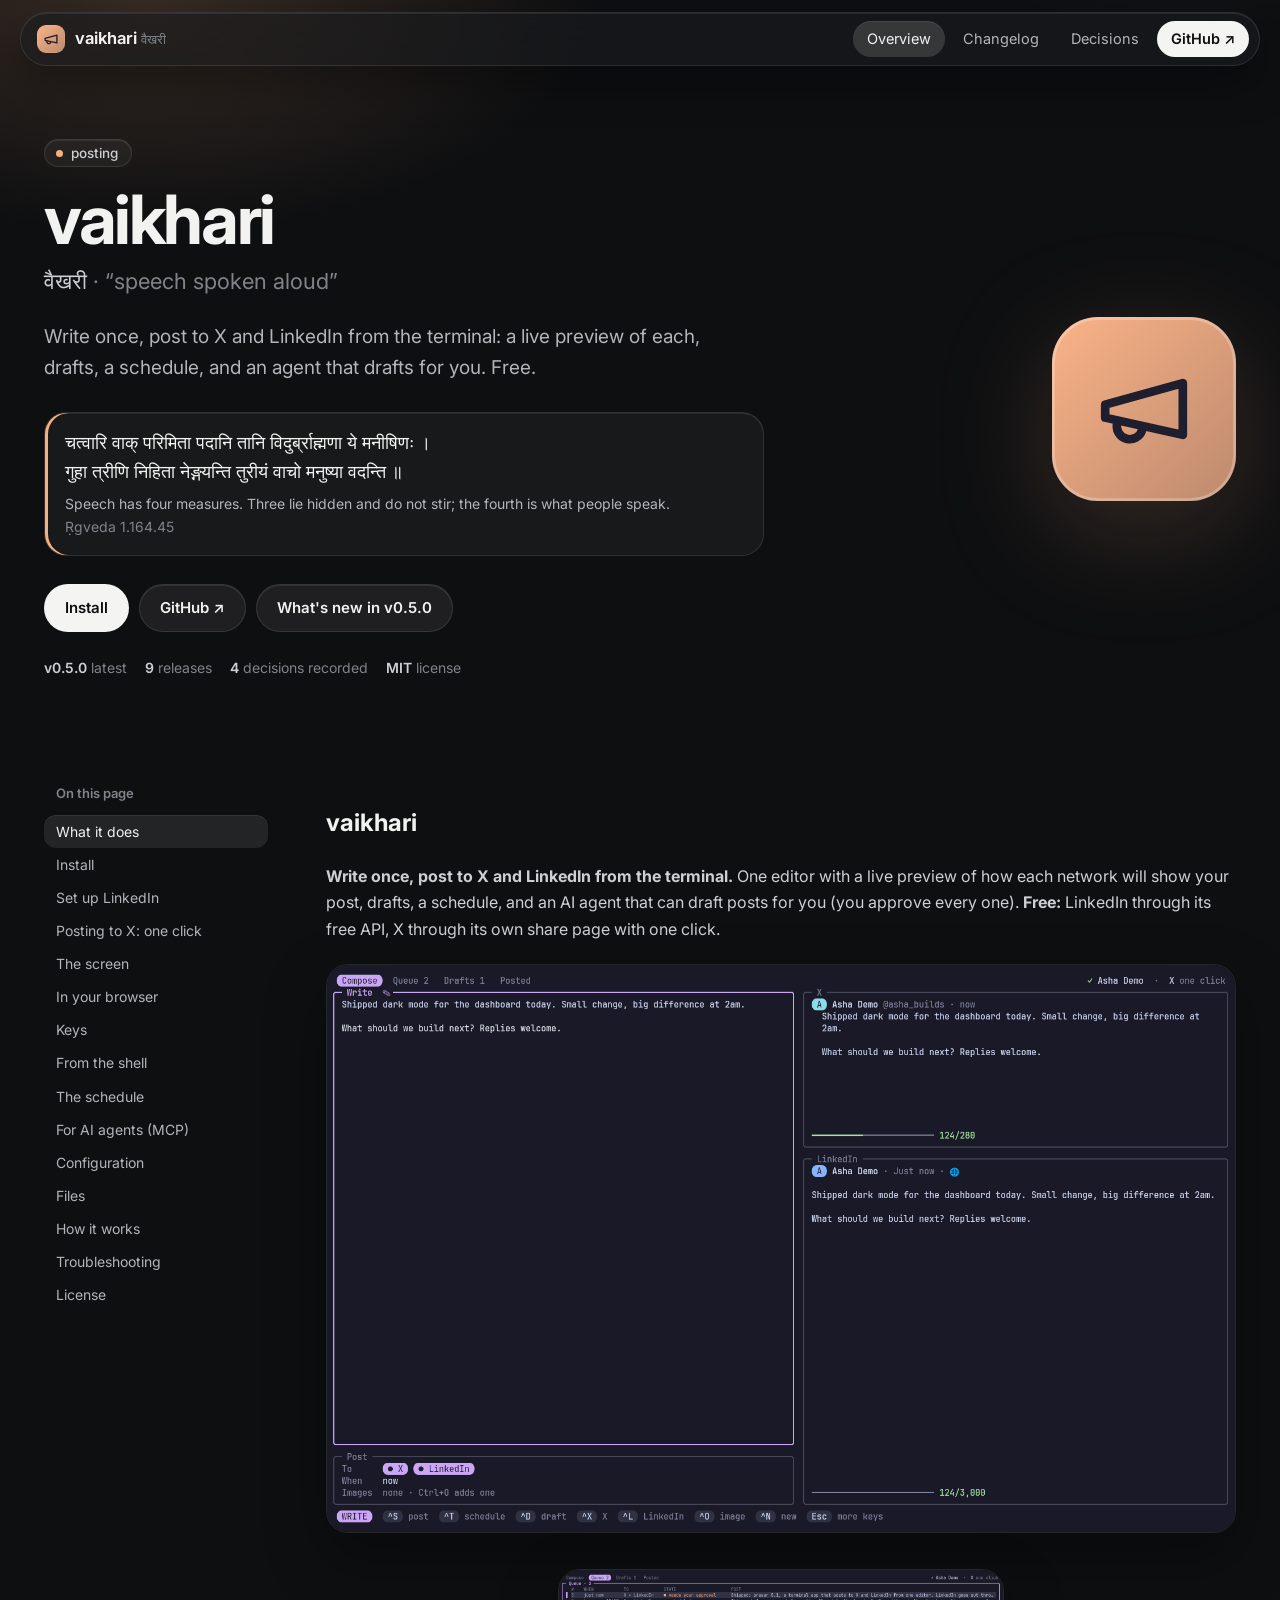
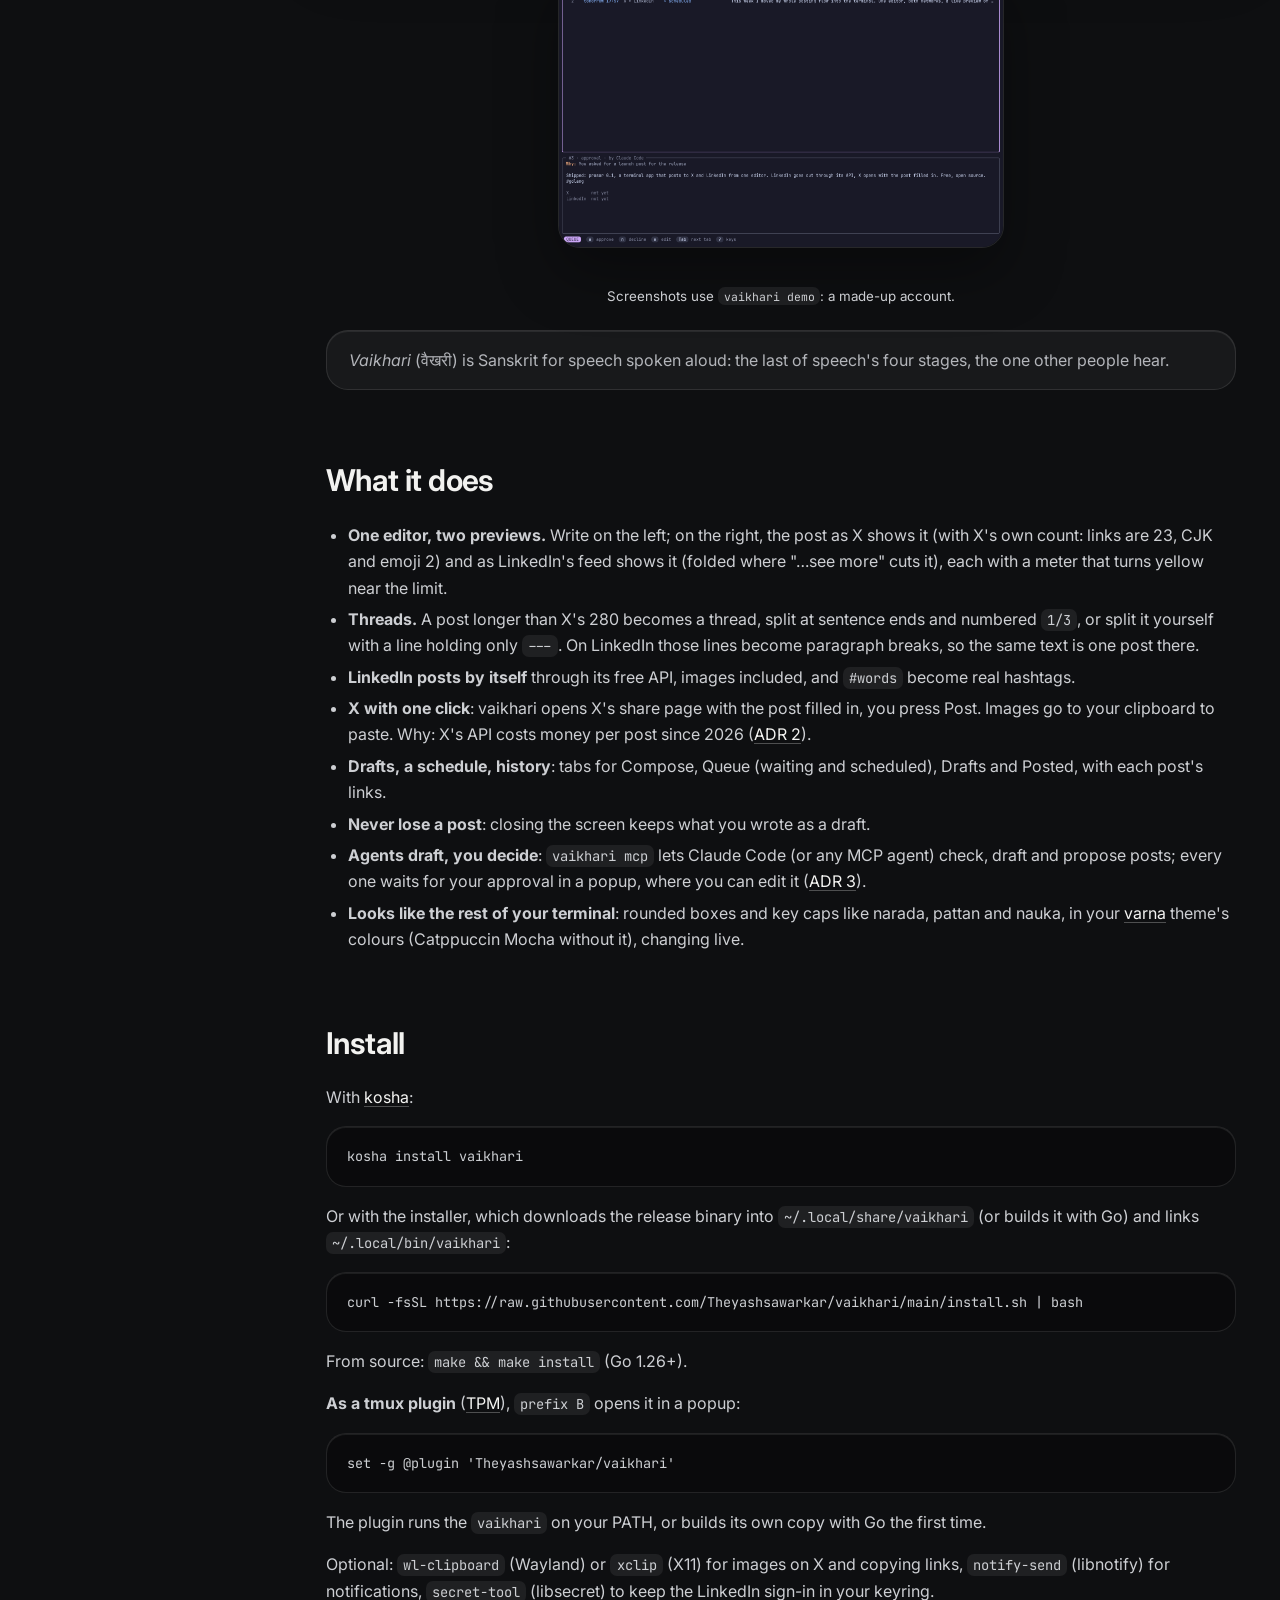
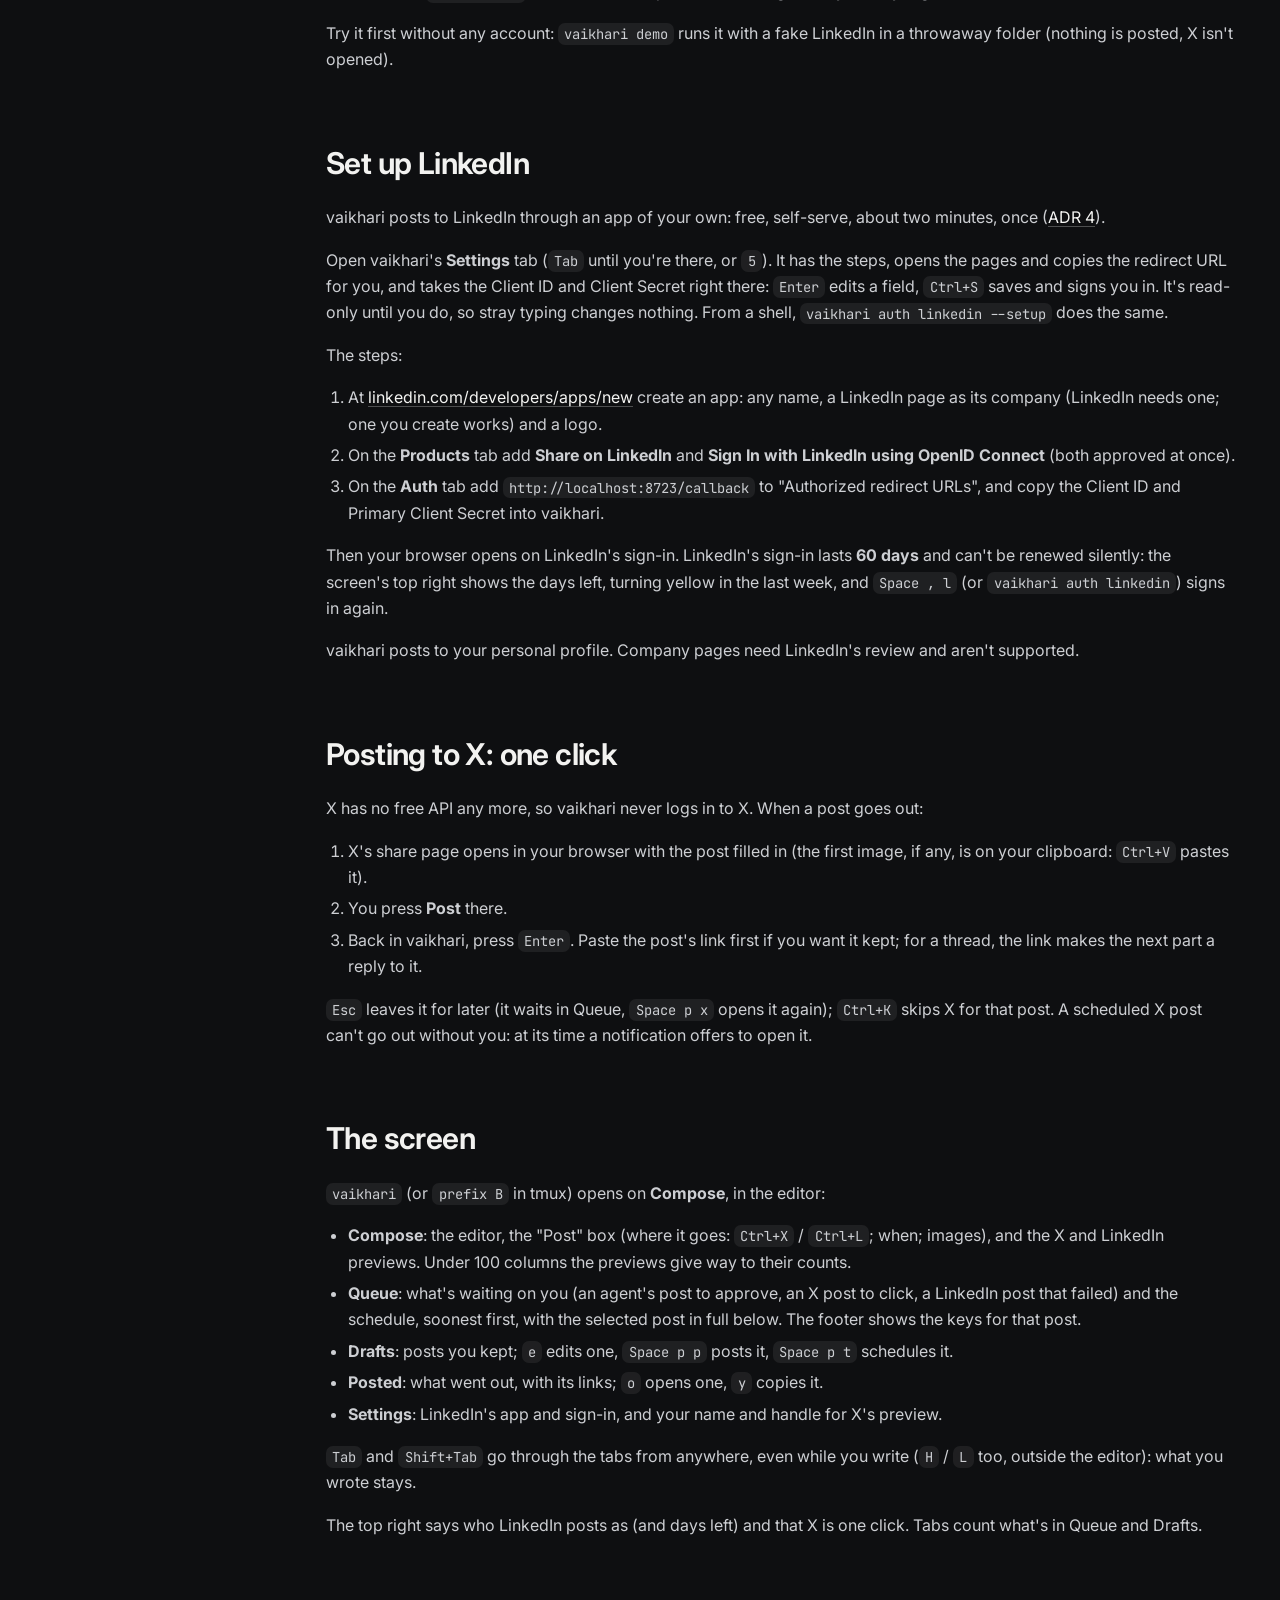
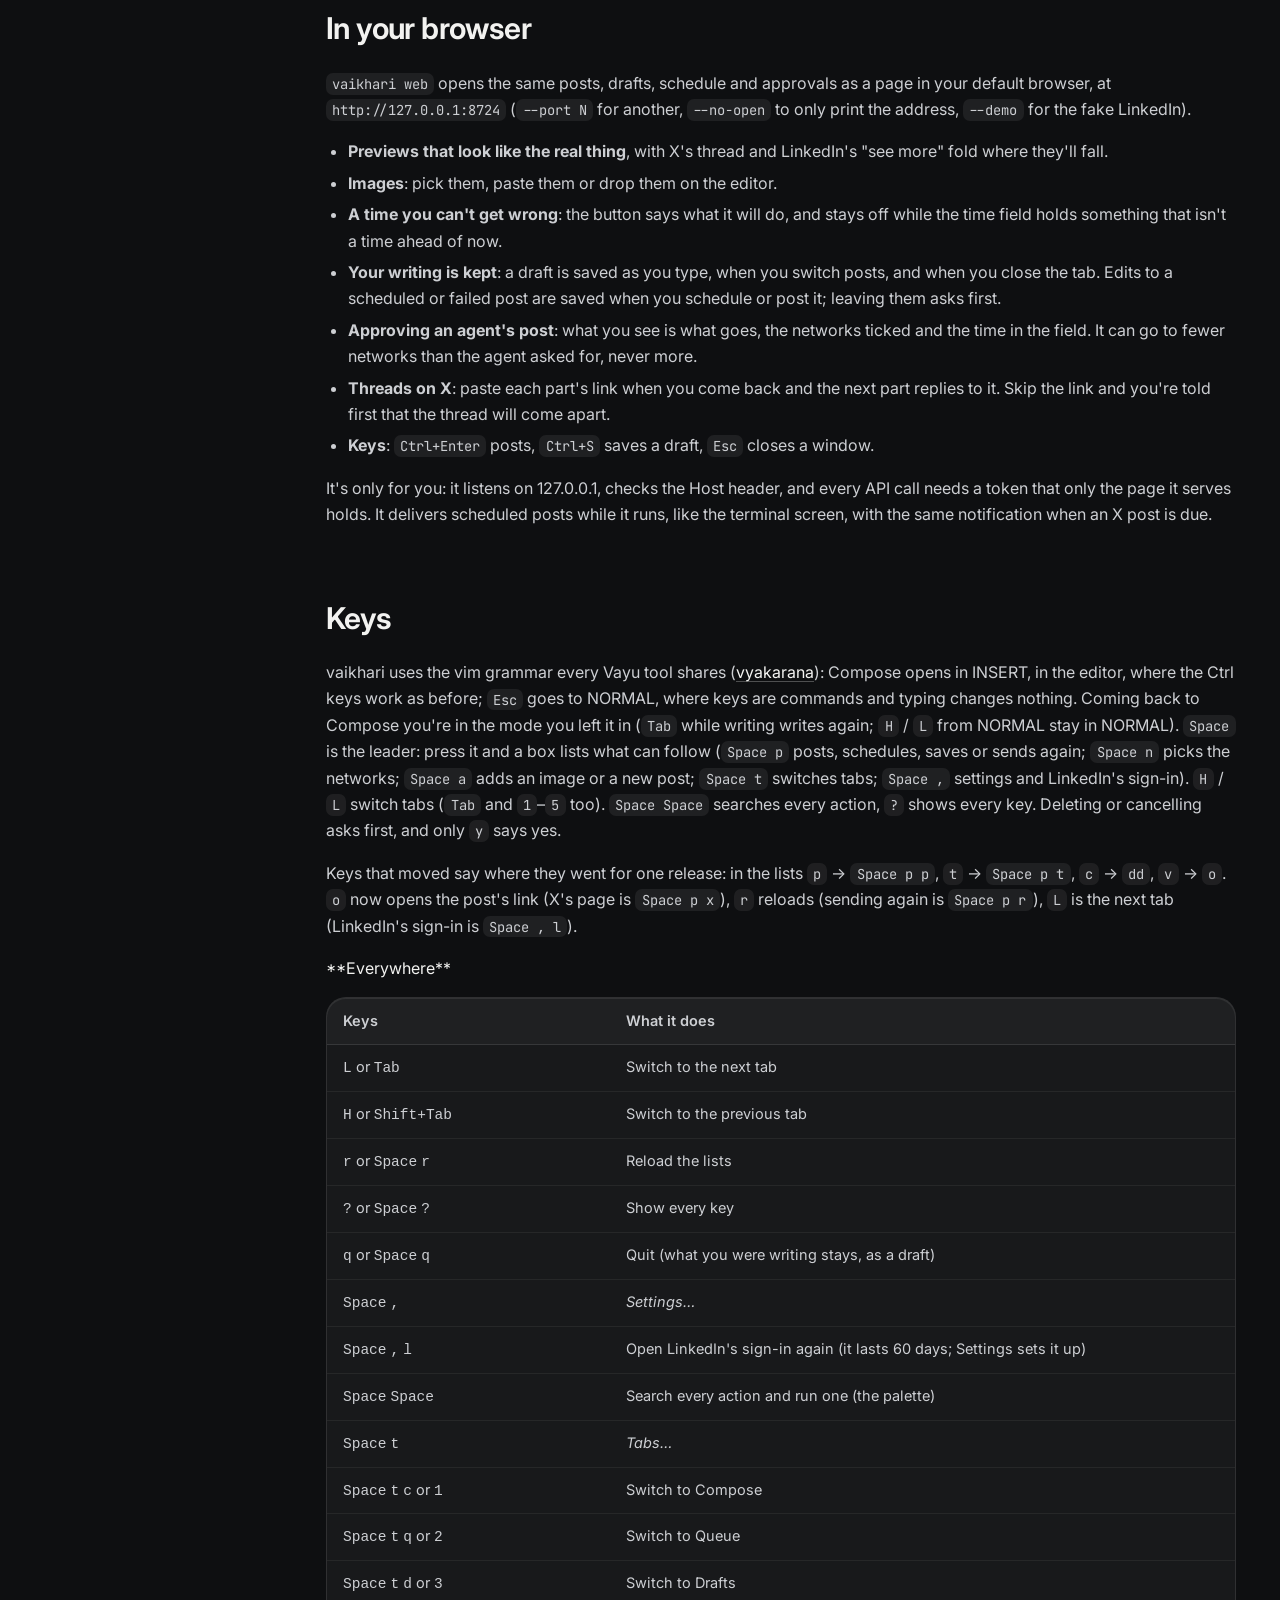
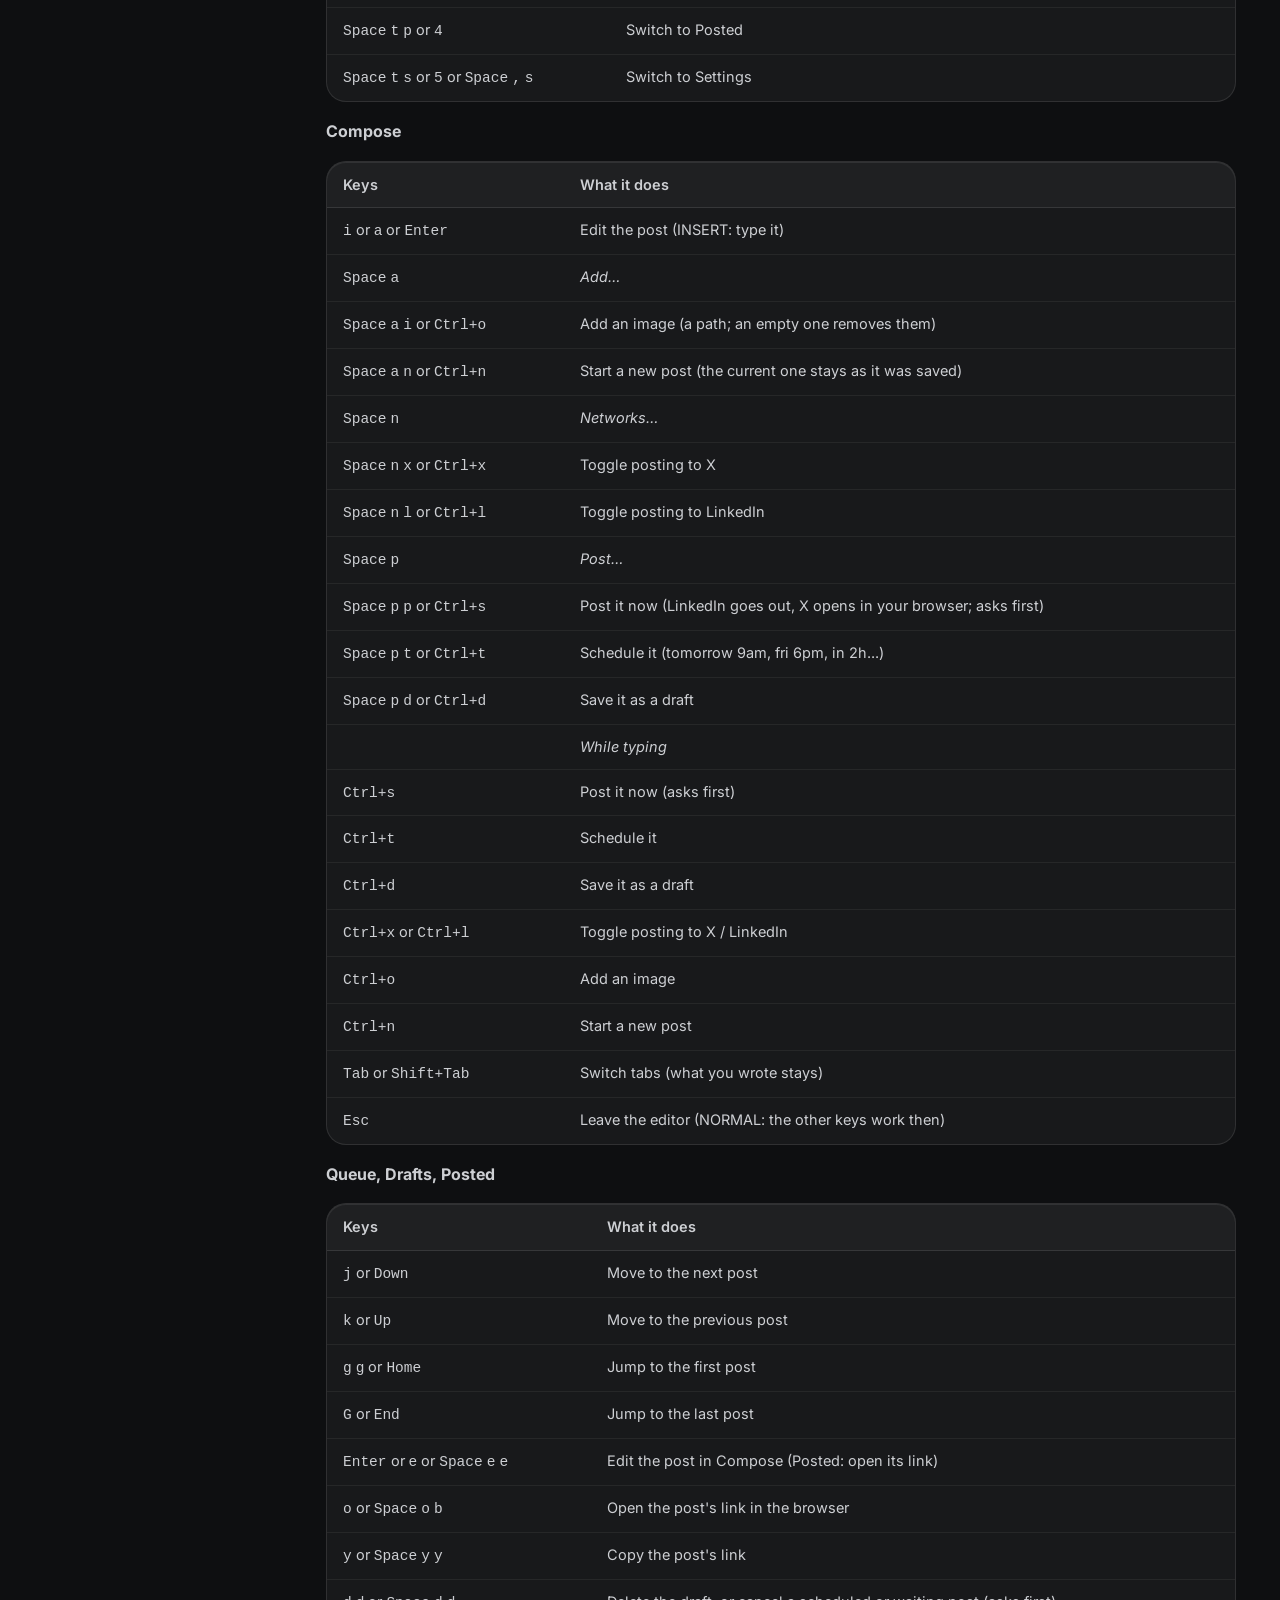
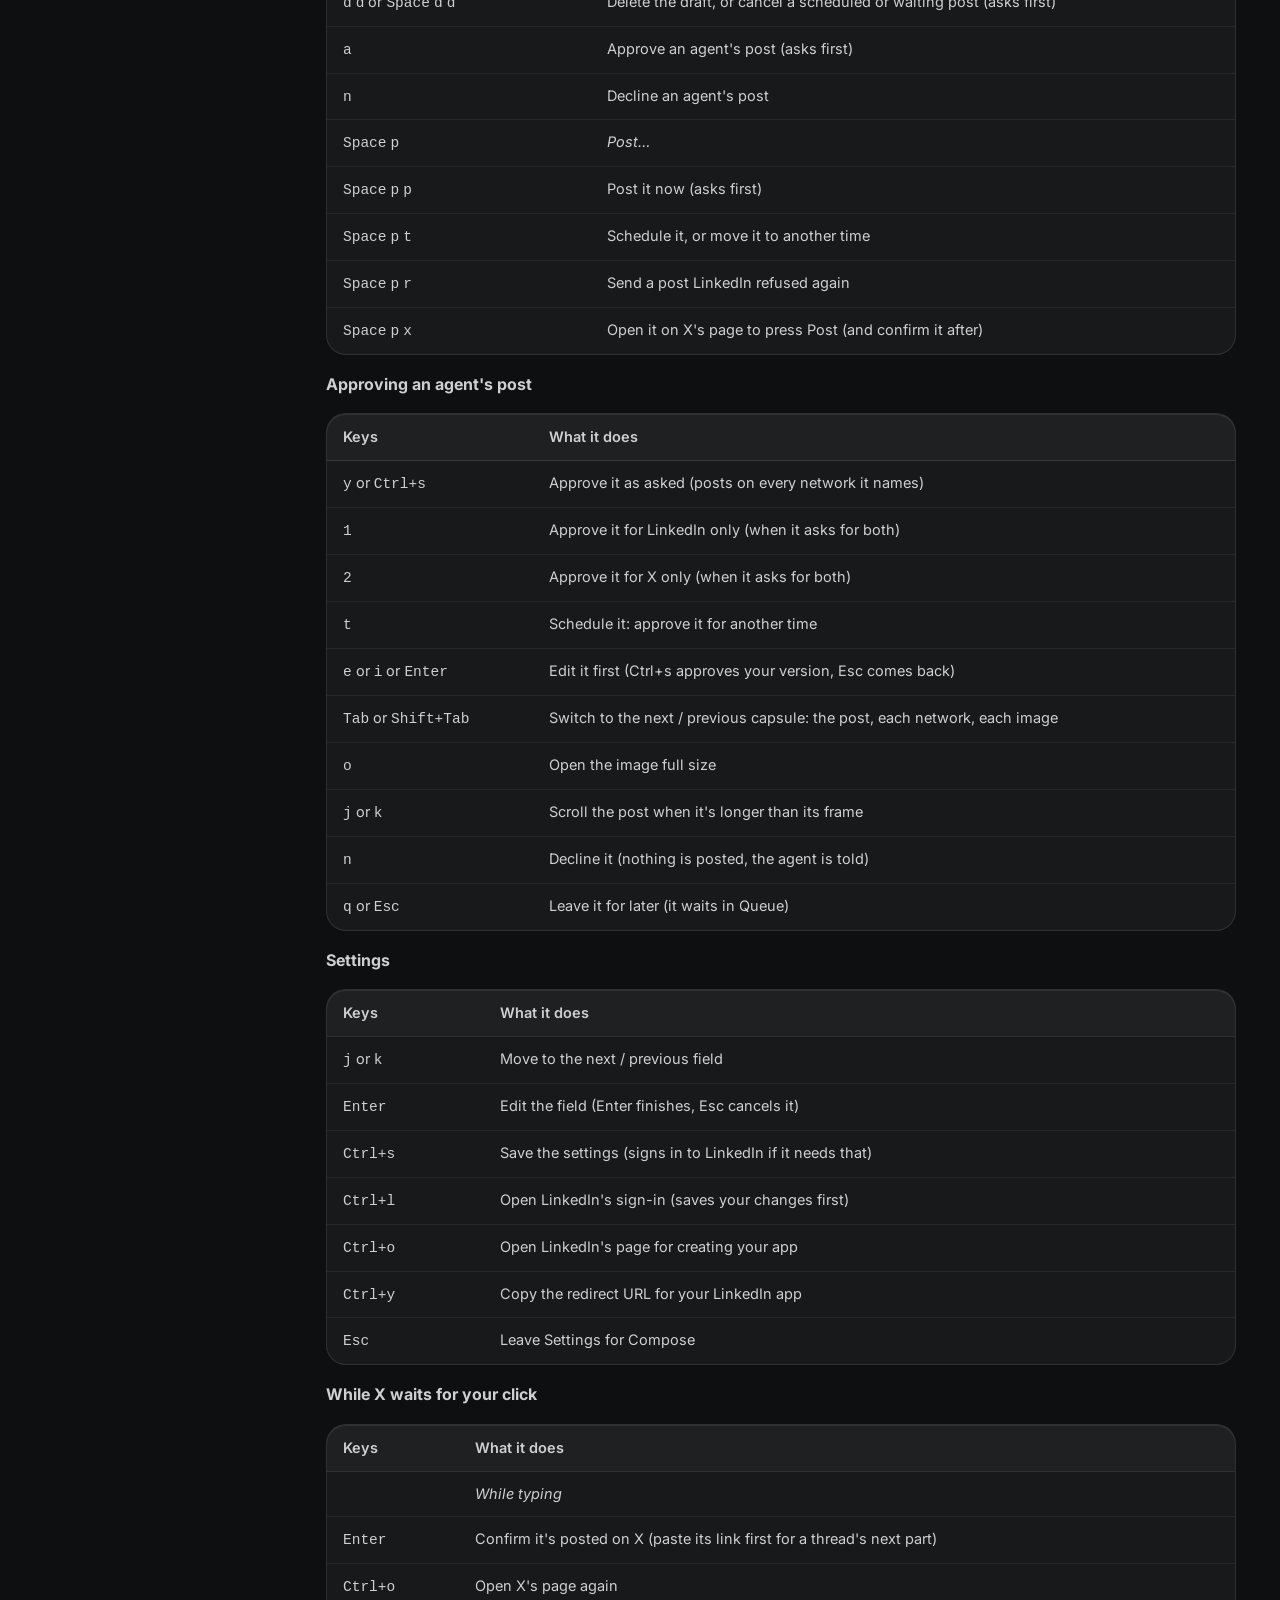
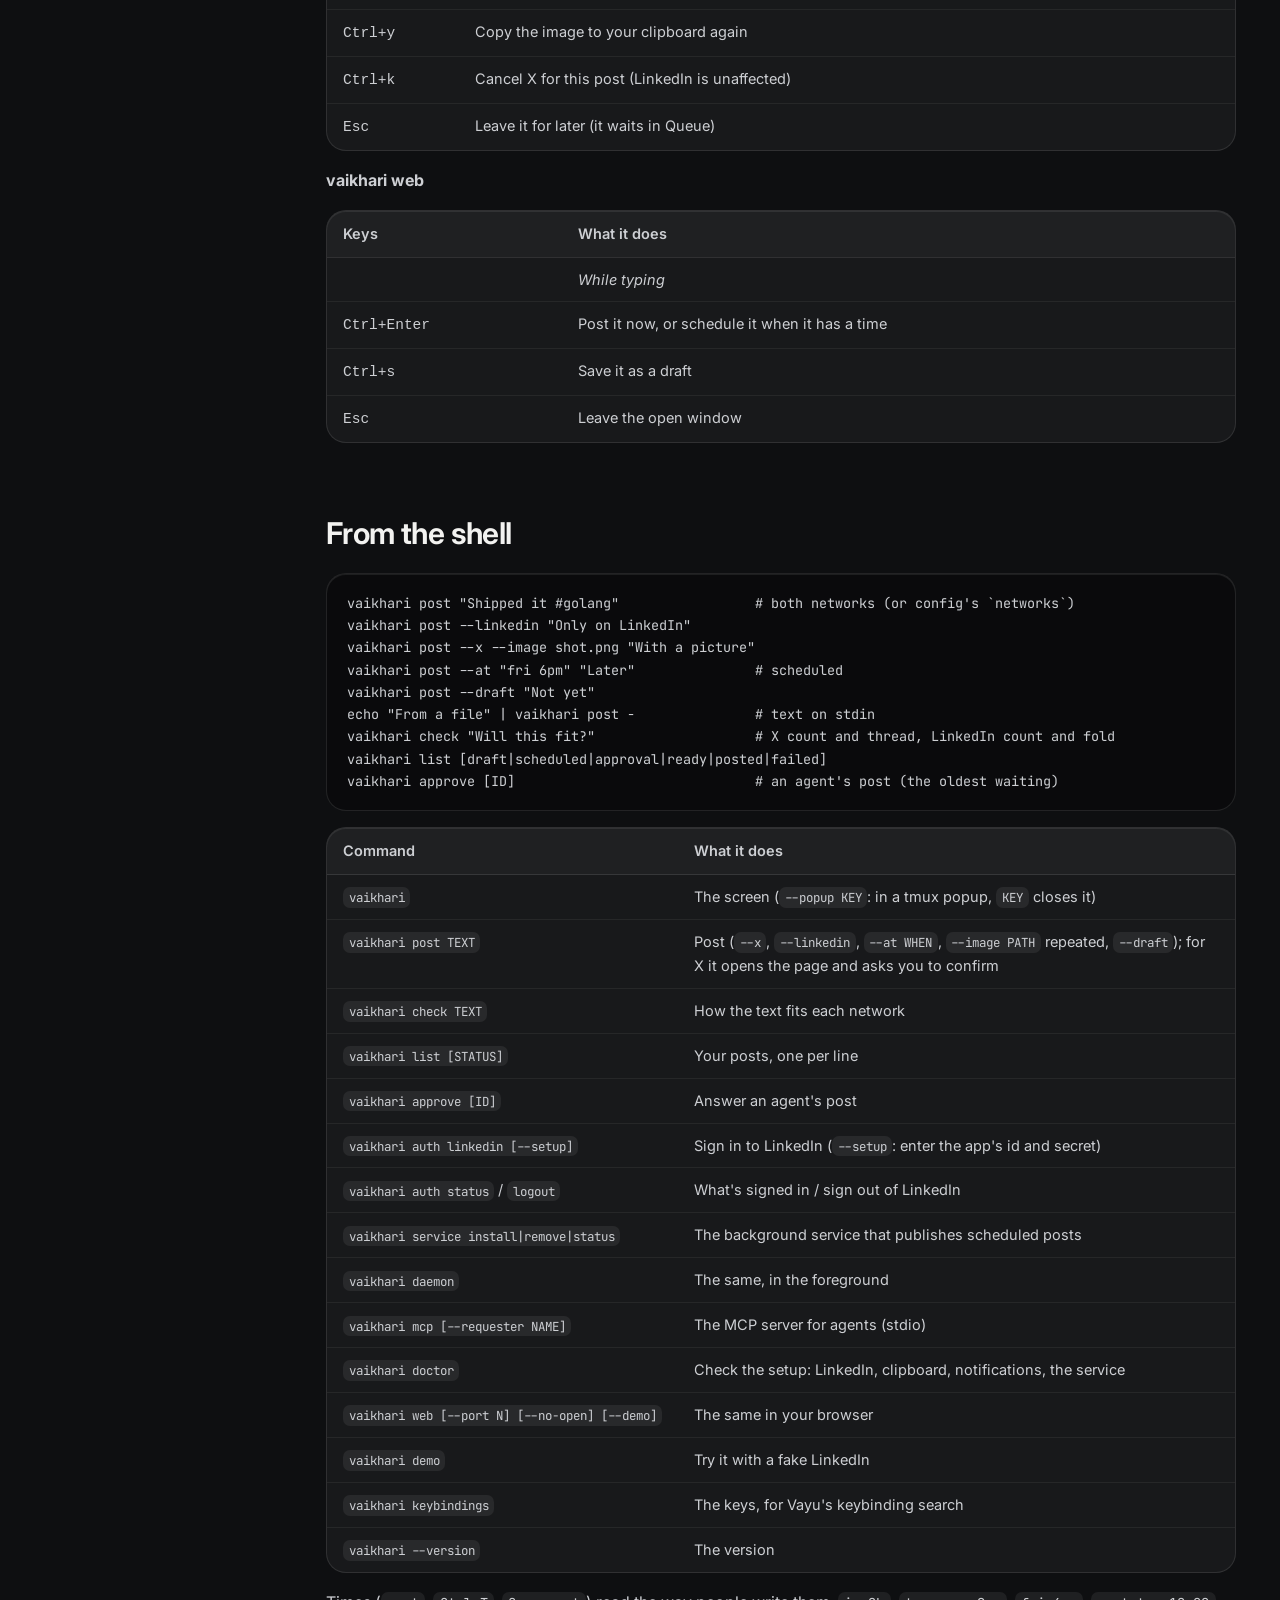
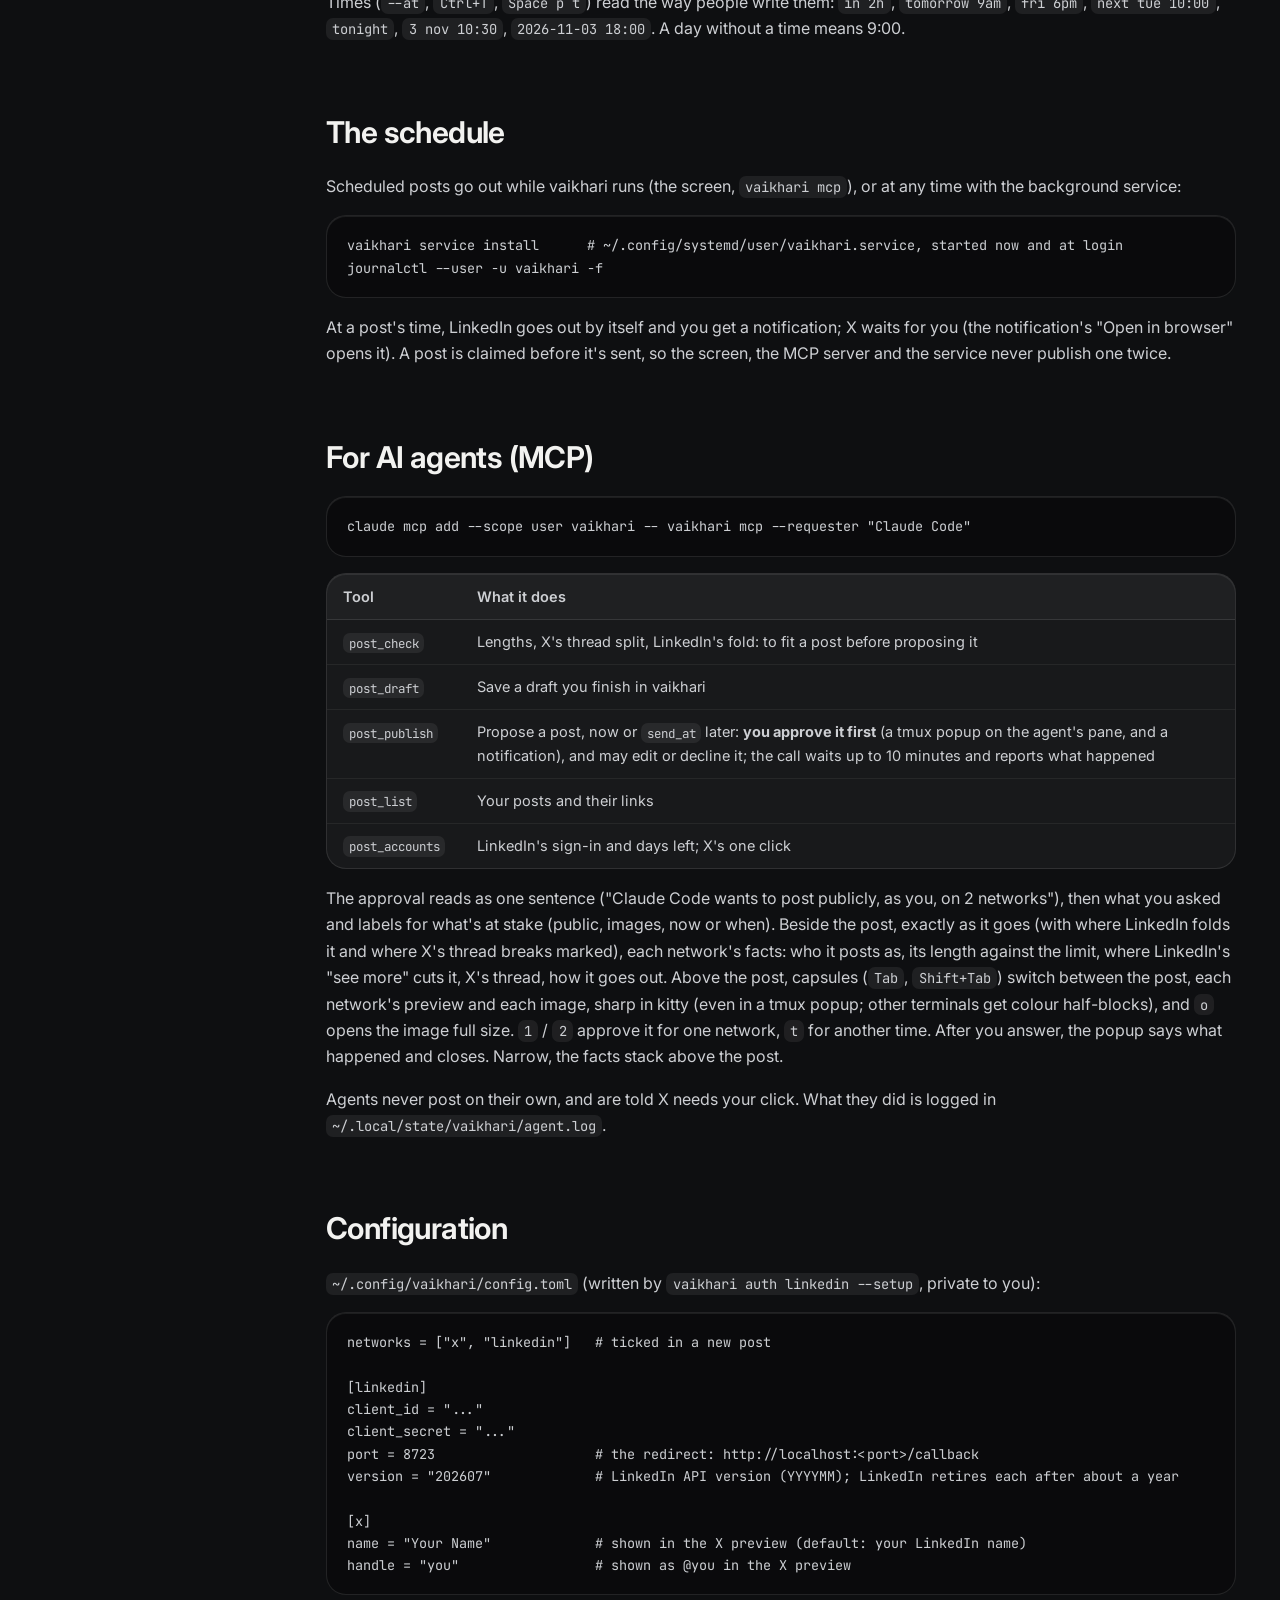
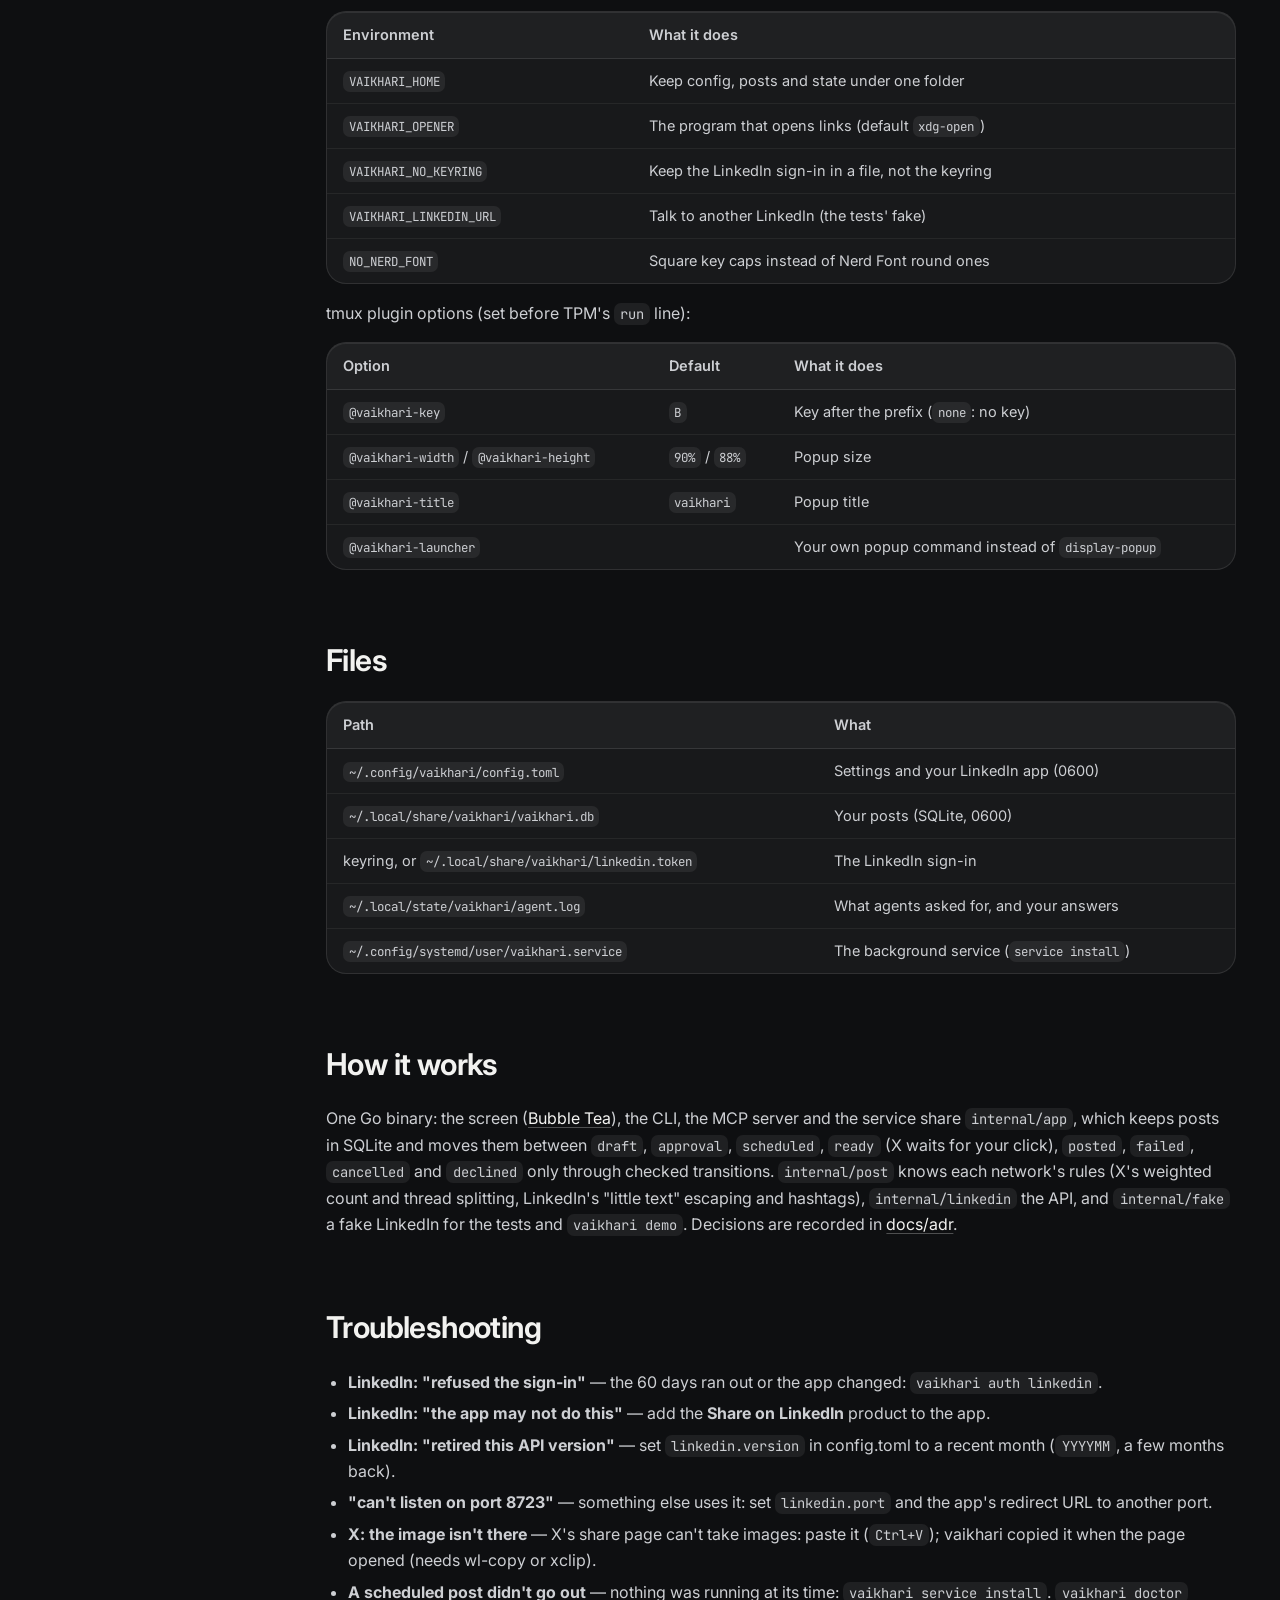
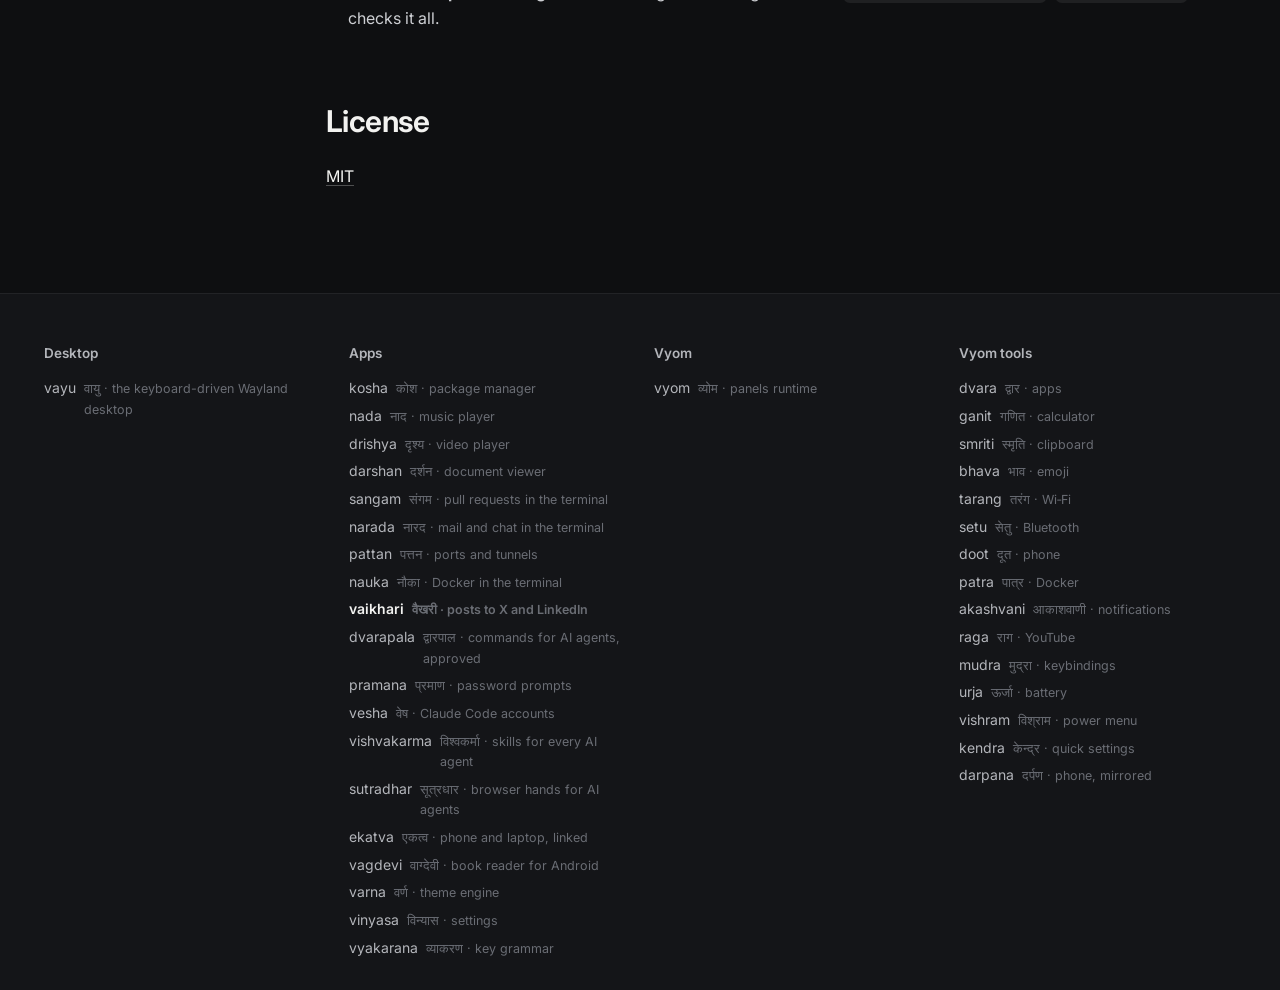
==== commit 5318f3a3: "Website: Vayu's Spatial look Co-Authored-By: Claude Opus 5.5 <noreply@anthropic.com>" ====
--- a/docs/index.html
+++ b/docs/index.html
@@ -7,12 +7,12 @@
 <meta name="description" content="Write once, post to X and LinkedIn from the terminal: a live preview of each, drafts, a schedule, and an agent that drafts for you. Free.">
 <meta property="og:title" content="vaikhari · Write once, post to X and LinkedIn from the terminal: a live preview of each, drafts, a schedule, and an agent that drafts for you. Free.">
 <meta property="og:description" content="Write once, post to X and LinkedIn from the terminal: a live preview of each, drafts, a schedule, and an agent that drafts for you. Free.">
-<meta name="theme-color" content="#11111b">
+<meta name="theme-color" content="#0e0f11">
 <link rel="icon" href="assets/logo.svg" type="image/svg+xml">
 <link rel="preconnect" href="https://fonts.googleapis.com">
 <link href="https://fonts.googleapis.com/css2?family=Inter:wght@400;500;600;700;800&family=JetBrains+Mono:wght@400;600&display=swap" rel="stylesheet">
 <link rel="stylesheet" href="assets/site.css">
-<style>:root{--accent:#fab387;--glow:#fab38733}</style>
+<style>:root{--tool:#f7b07d;--glow:#f7b07d2e}</style>
 </head>
 <body>
 <header class="top"><div class="in">
--- a/docs/assets/site.css
+++ b/docs/assets/site.css
@@ -1,85 +1,100 @@
-:root{--crust:#11111b;--mantle:#181825;--base:#1e1e2e;--s0:#313244;--s1:#45475a;--ov0:#6c7086;--ov1:#7f849c;
---sub0:#a6adc8;--sub1:#bac2de;--text:#cdd6f4;--mauve:#cba6f7;--green:#a6e3a1;--peach:#fab387;--red:#f38ba8;--blue:#89b4fa;
+/* Vayu's Spatial look: graphite glass that floats, very round, colour only
+   where it means something. The near-white accent is where you act (links,
+   the main button); the tool's own colour (--tool) is only its signature:
+   the logo's glow, the shloka's line, the release dots. */
+:root{--crust:#0e0f11;--mantle:#141518;--base:#1b1c20;--s0:#2a2c31;--s1:#3a3c42;--ov0:#6a6d74;--ov1:#80838a;
+--sub0:#b3b5ba;--sub1:#cdcfd3;--text:#f2f2f0;--accent:#f4f4f2;--green:#8ee2a6;--peach:#f7b07d;--red:#ff9389;--blue:#93c4ff;
+--glass:rgba(255,255,255,.045);--rim:rgba(255,255,255,.10);--lit:inset 0 1px 0 rgba(255,255,255,.08);
 --ui:"Inter","Segoe UI",system-ui,sans-serif;--mono:"JetBrains Mono","JetBrainsMono Nerd Font",ui-monospace,monospace}
-*{box-sizing:border-box}html{scroll-behavior:smooth;scroll-padding-top:76px}
+*{box-sizing:border-box}html{scroll-behavior:smooth;scroll-padding-top:96px}
 body{margin:0;background:var(--crust);color:var(--text);font:16px/1.65 var(--ui);-webkit-font-smoothing:antialiased}
-a{color:var(--accent);text-decoration:none}a:hover{text-decoration:underline}
-code{font:.86em var(--mono);background:rgba(255,255,255,.06);border:1px solid rgba(255,255,255,.07);padding:.12em .4em;border-radius:6px;color:var(--sub1)}
+a{color:var(--accent);text-decoration:underline;text-decoration-color:rgba(244,244,242,.28);text-underline-offset:3px}
+a:hover{text-decoration-color:var(--accent)}
+code{font:.86em var(--mono);background:rgba(255,255,255,.07);padding:.14em .45em;border-radius:7px;color:var(--sub1)}
 img{max-width:100%;height:auto}
-/* nav */
-.top{position:sticky;top:0;z-index:20;backdrop-filter:blur(18px) saturate(1.4);-webkit-backdrop-filter:blur(18px) saturate(1.4);
-background:rgba(17,17,27,.72);border-bottom:1px solid rgba(255,255,255,.06)}
-.top .in{max-width:1240px;margin:0 auto;padding:12px 24px;display:flex;align-items:center;gap:22px}
-.brand{display:flex;align-items:center;gap:10px;font-weight:700;font-size:17px;color:var(--text)}
-.brand img{width:30px;height:30px;border-radius:8px}.brand small{font-weight:500;color:var(--ov1);font-size:13px}
+:focus-visible{outline:2px solid var(--accent);outline-offset:3px;border-radius:8px}
+/* nav: a floating glass pill */
+.top{position:sticky;top:12px;z-index:20;padding:0 16px}
+.top .in{max-width:1240px;margin:0 auto;padding:8px 10px 8px 16px;display:flex;align-items:center;gap:22px;
+border-radius:999px;background:rgba(27,28,32,.62);border:1px solid var(--rim);box-shadow:var(--lit),0 18px 40px rgba(0,0,0,.35);
+backdrop-filter:blur(24px) saturate(1.5);-webkit-backdrop-filter:blur(24px) saturate(1.5)}
+.brand{display:flex;align-items:center;gap:10px;font-weight:650;font-size:16.5px;color:var(--text);text-decoration:none}
+.brand img{width:28px;height:28px;border-radius:9px}.brand small{font-weight:500;color:var(--ov1);font-size:13px}
 .top nav{display:flex;gap:4px;margin-left:auto;flex-wrap:wrap}
-.top nav a{color:var(--sub0);padding:6px 12px;border-radius:9px;font-size:14.5px}
-.top nav a:hover,.top nav a.on{background:rgba(255,255,255,.06);color:var(--text);text-decoration:none}
-.top nav a.gh{border:1px solid rgba(255,255,255,.12)}
-/* hero */
-.hero{position:relative;overflow:hidden;border-bottom:1px solid rgba(255,255,255,.05)}
-.hero:before{content:"";position:absolute;inset:-40% -10% auto;height:640px;
-background:radial-gradient(600px 300px at 20% 30%,var(--glow),transparent 70%),radial-gradient(500px 300px at 85% 10%,rgba(137,180,250,.18),transparent 70%);pointer-events:none}
-.hero .in{position:relative;max-width:1240px;margin:0 auto;padding:72px 24px 56px;display:grid;grid-template-columns:minmax(0,1fr) auto;gap:40px;align-items:center}
-.eyebrow{font:600 13px var(--mono);letter-spacing:.14em;text-transform:uppercase;color:var(--accent)}
-.hero h1{font-size:clamp(40px,6vw,64px);line-height:1.04;margin:12px 0 6px;letter-spacing:-.03em}
-.hero .sa{font-size:22px;color:var(--accent);margin-bottom:18px}.hero .sa span{color:var(--ov1)}
-.hero .shloka{margin:0 0 26px;padding-left:16px;border-left:3px solid var(--accent);max-width:720px}.hero .shloka p{margin:0 0 6px;font-size:18px;line-height:1.6;color:var(--text)}.hero .shloka figcaption{font-size:14px;color:var(--sub0)}.hero .shloka cite{color:var(--ov1);font-style:normal;white-space:nowrap}
-.hero p.lead{font-size:19px;color:var(--sub0);max-width:720px;margin:0 0 26px}
+.top nav a{color:var(--sub0);padding:6px 14px;border-radius:999px;font-size:14.5px;text-decoration:none}
+.top nav a:hover{background:rgba(255,255,255,.07);color:var(--text)}
+.top nav a.on{background:rgba(255,255,255,.14);color:var(--text);box-shadow:var(--lit)}
+.top nav a.gh{background:var(--accent);color:var(--crust);font-weight:600}.top nav a.gh:hover{background:#fff}
+/* hero: the tool's light in a dark room */
+.hero{position:relative;overflow:hidden;margin-top:-64px;padding-top:64px}
+.hero:before{content:"";position:absolute;inset:-30% -10% auto;height:720px;
+background:radial-gradient(640px 340px at 18% 32%,var(--glow),transparent 70%),radial-gradient(520px 300px at 86% 8%,rgba(255,255,255,.06),transparent 70%);pointer-events:none}
+.hero .in{position:relative;max-width:1240px;margin:0 auto;padding:84px 24px 60px;display:grid;grid-template-columns:minmax(0,1fr) auto;gap:48px;align-items:center}
+.eyebrow{display:inline-flex;align-items:center;gap:8px;font:500 13.5px var(--ui);color:var(--sub1);padding:5px 13px 5px 11px;border-radius:999px;
+background:var(--glass);border:1px solid var(--rim);box-shadow:var(--lit)}
+.eyebrow:before{content:"";width:7px;height:7px;border-radius:50%;background:var(--tool)}
+.hero h1{font-size:clamp(42px,6vw,68px);line-height:1.02;margin:18px 0 8px;letter-spacing:-.035em;font-weight:700}
+.hero .sa{font-size:22px;color:var(--sub1);margin-bottom:22px}.hero .sa span{color:var(--ov1)}
+.hero .shloka{margin:0 0 28px;padding:16px 20px;border-radius:22px;background:var(--glass);border:1px solid var(--rim);box-shadow:var(--lit),inset 3px 0 0 var(--tool);max-width:720px}
+.hero .shloka p{margin:0 0 6px;font-size:18px;line-height:1.6;color:var(--text)}.hero .shloka figcaption{font-size:14px;color:var(--sub0)}.hero .shloka cite{color:var(--ov1);font-style:normal;white-space:nowrap}
+.hero p.lead{font-size:19px;color:var(--sub0);max-width:680px;margin:0 0 28px}
 .cta{display:flex;gap:10px;flex-wrap:wrap}
-.btn{display:inline-flex;align-items:center;gap:8px;padding:11px 18px;border-radius:12px;font-weight:600;font-size:15px;border:1px solid rgba(255,255,255,.12);color:var(--text);background:rgba(255,255,255,.04)}
-.btn:hover{text-decoration:none;background:rgba(255,255,255,.08)}
-.btn.primary{background:var(--accent);color:var(--crust);border-color:transparent}.btn.primary:hover{filter:brightness(1.06)}
-.hero .logo{width:180px;height:180px;filter:drop-shadow(0 24px 48px var(--glow))}
-.meta{display:flex;gap:18px;flex-wrap:wrap;margin-top:22px;color:var(--ov1);font-size:14px}.meta b{color:var(--sub1);font-weight:600}
+.btn{display:inline-flex;align-items:center;gap:8px;padding:11px 20px;border-radius:999px;font-weight:600;font-size:15px;color:var(--text);
+background:rgba(255,255,255,.07);border:1px solid var(--rim);box-shadow:var(--lit);text-decoration:none}
+.btn:hover{background:rgba(255,255,255,.12)}
+.btn.primary{background:var(--accent);color:var(--crust);border-color:transparent;box-shadow:none}.btn.primary:hover{background:#fff}
+.hero .logo{width:184px;height:184px;filter:drop-shadow(0 28px 56px var(--glow))}
+.meta{display:flex;gap:18px;flex-wrap:wrap;margin-top:24px;color:var(--ov1);font-size:14px}.meta b{color:var(--sub1);font-weight:600}
 /* layout */
-.wrap{max-width:1240px;margin:0 auto;padding:40px 24px 80px;display:grid;grid-template-columns:230px minmax(0,1fr);gap:48px}
-.toc{position:sticky;top:84px;align-self:start;max-height:calc(100vh - 100px);overflow:auto;font-size:14px;padding-right:6px}
-.toc b{display:block;font-size:11.5px;letter-spacing:.12em;text-transform:uppercase;color:var(--ov0);margin:0 0 10px}
-.toc a{display:block;color:var(--sub0);padding:4px 10px;border-left:2px solid var(--s0)}
-.toc a.l3{padding-left:22px;font-size:13px;color:var(--ov1)}
-.toc a:hover,.toc a.on{color:var(--text);border-left-color:var(--accent);text-decoration:none}
+.wrap{max-width:1240px;margin:0 auto;padding:44px 24px 88px;display:grid;grid-template-columns:230px minmax(0,1fr);gap:52px}
+.toc{position:sticky;top:96px;align-self:start;max-height:calc(100vh - 116px);overflow:auto;font-size:14px;padding-right:6px}
+.toc b{display:block;font-size:13px;font-weight:600;color:var(--ov1);margin:0 0 10px 12px}
+.toc a{display:block;color:var(--sub0);padding:5px 12px;border-radius:12px;text-decoration:none}
+.toc a.l3{padding-left:24px;font-size:13px;color:var(--ov1)}
+.toc a:hover{color:var(--text);background:rgba(255,255,255,.04)}
+.toc a.on{color:var(--text);background:rgba(255,255,255,.09);box-shadow:var(--lit)}
 article{min-width:0}
-article h2{font-size:30px;letter-spacing:-.015em;margin:56px 0 14px;padding-top:6px}
+article h2{font-size:30px;letter-spacing:-.02em;margin:60px 0 14px;padding-top:6px;font-weight:650}
 article h2:first-child{margin-top:0}
-article h3{font-size:20px;margin:34px 0 10px}article h4{font-size:16px;margin:24px 0 8px;color:var(--sub1)}
+article h3{font-size:20px;margin:34px 0 10px;font-weight:600}article h4{font-size:16px;margin:24px 0 8px;color:var(--sub1)}
 article p,article li{color:var(--sub1)}
-article .anchor{opacity:0;margin-left:-22px;width:22px;display:inline-block;color:var(--ov0)}
-article h2:hover .anchor,article h3:hover .anchor{opacity:1;text-decoration:none}
+article .anchor{opacity:0;margin-left:-22px;width:22px;display:inline-block;color:var(--ov0);text-decoration:none}
+article h2:hover .anchor,article h3:hover .anchor{opacity:1}
 article ul,article ol{padding-left:22px}article li{margin:5px 0}
-article img{border-radius:14px;border:1px solid rgba(255,255,255,.07)}
+article img{border-radius:22px;border:1px solid var(--rim);box-shadow:0 24px 60px rgba(0,0,0,.35)}
 article p[align=center]{text-align:center}article p[align=center] img{margin:6px 0}
-article blockquote{margin:22px 0;padding:14px 20px;border-left:3px solid var(--accent);background:rgba(255,255,255,.03);border-radius:12px}
-article blockquote p{margin:0;color:var(--sub0);font-style:italic}
-pre.code{position:relative;background:var(--mantle);border:1px solid var(--s0);border-radius:14px;padding:16px 18px;overflow:auto;font:13.5px/1.6 var(--mono);color:var(--sub1)}
-pre.code code{background:none;border:0;padding:0;font-size:inherit;color:inherit}
-pre.code .copy{position:absolute;top:8px;right:8px;font:600 11px var(--ui);padding:4px 9px;border-radius:7px;border:1px solid var(--s1);background:var(--base);color:var(--sub0);cursor:pointer;opacity:0;transition:.15s}
-pre.code:hover .copy{opacity:1}
-.table{overflow:auto;margin:16px 0;border:1px solid var(--s0);border-radius:14px}
+article blockquote{margin:22px 0;padding:16px 22px;background:var(--glass);border:1px solid var(--rim);box-shadow:var(--lit);border-radius:22px}
+article blockquote p{margin:0;color:var(--sub0)}
+pre.code{position:relative;background:rgba(0,0,0,.28);border:1px solid var(--rim);box-shadow:var(--lit);border-radius:20px;padding:18px 20px;overflow:auto;font:13.5px/1.65 var(--mono);color:var(--sub1)}
+pre.code code{background:none;padding:0;font-size:inherit;color:inherit}
+pre.code .copy{position:absolute;top:10px;right:10px;font:600 12px var(--ui);padding:5px 12px;border-radius:999px;border:0;background:rgba(255,255,255,.1);color:var(--text);cursor:pointer;opacity:0;transition:opacity .15s}
+pre.code:hover .copy,pre.code .copy:focus-visible{opacity:1}
+.table{overflow:auto;margin:16px 0;border:1px solid var(--rim);border-radius:20px;background:var(--glass);box-shadow:var(--lit)}
 table{border-collapse:collapse;width:100%;font-size:14.5px}
-th{text-align:left;background:var(--mantle);color:var(--sub1);font-weight:600;padding:10px 14px;border-bottom:1px solid var(--s0)}
-td{padding:9px 14px;border-bottom:1px solid rgba(49,50,68,.6);color:var(--sub1);vertical-align:top}tr:last-child td{border-bottom:0}
+th{text-align:left;color:var(--sub1);font-weight:600;padding:11px 16px;border-bottom:1px solid var(--rim);background:rgba(255,255,255,.03)}
+td{padding:10px 16px;border-bottom:1px solid rgba(255,255,255,.06);color:var(--sub1);vertical-align:top}tr:last-child td{border-bottom:0}
 td code{white-space:nowrap}
 /* changelog */
-.release{position:relative;padding:0 0 8px 28px;border-left:2px solid var(--s0);margin-left:6px}
-.release:before{content:"";position:absolute;left:-7px;top:10px;width:12px;height:12px;border-radius:50%;background:var(--accent);box-shadow:0 0 0 4px var(--crust)}
+.release{position:relative;padding:0 0 10px 30px;border-left:1px solid var(--s1);margin-left:6px}
+.release:before{content:"";position:absolute;left:-6px;top:11px;width:11px;height:11px;border-radius:50%;background:var(--tool);box-shadow:0 0 0 4px var(--crust)}
 .release h2{margin-top:0;font-size:24px}.release h2 .date{font:500 14px var(--mono);color:var(--ov1);margin-left:10px}
-.release .tag{font:600 12px var(--mono);padding:2px 8px;border-radius:7px;background:rgba(255,255,255,.06);color:var(--accent);margin-left:8px;vertical-align:3px}
+.release .tag{font:600 12px var(--mono);padding:2px 10px;border-radius:999px;background:rgba(255,255,255,.08);color:var(--text);margin-left:8px;vertical-align:3px}
 /* adr */
 .cards{display:grid;grid-template-columns:repeat(auto-fill,minmax(300px,1fr));gap:14px;margin:18px 0}
-.card{display:block;background:var(--mantle);border:1px solid var(--s0);border-radius:16px;padding:18px 20px;color:var(--text)}
-.card:hover{border-color:var(--accent);text-decoration:none;transform:translateY(-1px)}
-.card .n{font:600 12px var(--mono);color:var(--accent)}.card h3{margin:6px 0 6px;font-size:17px}.card p{margin:0;color:var(--sub0);font-size:14px}
-.status{display:inline-block;font:600 11px var(--mono);padding:2px 8px;border-radius:7px;background:rgba(166,227,161,.14);color:var(--green);text-transform:uppercase;letter-spacing:.06em}
-.status.superseded,.status.deprecated{background:rgba(250,179,135,.14);color:var(--peach)}.status.proposed{background:rgba(137,180,250,.14);color:var(--blue)}
+.card{display:block;background:var(--glass);border:1px solid var(--rim);box-shadow:var(--lit);border-radius:24px;padding:20px 22px;color:var(--text);text-decoration:none;transition:background .15s,border-color .15s}
+.card:hover{background:rgba(255,255,255,.075);border-color:rgba(255,255,255,.2)}
+.card .n{font:600 12px var(--mono);color:var(--ov1)}.card h3{margin:6px 0 6px;font-size:17px}.card p{margin:0;color:var(--sub0);font-size:14px}
+.status{display:inline-block;font:600 12px var(--ui);padding:2px 10px;border-radius:999px;background:rgba(142,226,166,.14);color:var(--green)}
+.status.superseded,.status.deprecated{background:rgba(247,176,125,.14);color:var(--peach)}.status.proposed{background:rgba(147,196,255,.14);color:var(--blue)}
 /* footer */
 footer{border-top:1px solid rgba(255,255,255,.06);background:var(--mantle)}
-footer .in{max-width:1240px;margin:0 auto;padding:44px 24px;display:grid;grid-template-columns:repeat(auto-fit,minmax(200px,1fr));gap:28px}
-footer h4{margin:0 0 10px;font-size:12px;letter-spacing:.12em;text-transform:uppercase;color:var(--ov0)}
-footer a{display:flex;gap:8px;align-items:baseline;color:var(--sub0);font-size:14px;padding:2px 0}footer a span{color:var(--ov0);font-size:12.5px}
-footer a.me{color:var(--accent)}
-footer .bottom{max-width:1240px;margin:0 auto;padding:0 24px 30px;color:var(--ov0);font-size:13px}
-footer .bottom a{display:inline;padding:0;font-size:13px}
-@media(max-width:900px){.wrap{grid-template-columns:1fr}.toc{display:none}.hero .in{grid-template-columns:1fr}.hero .logo{width:110px;height:110px;order:-1}
-.top nav a:not(.gh){padding:6px 8px}}
-@media(max-width:560px){.top nav a.hide{display:none}.hero .in{padding:44px 16px 36px}.wrap{padding:28px 16px 60px}}+footer .in{max-width:1240px;margin:0 auto;padding:48px 24px;display:grid;grid-template-columns:repeat(auto-fit,minmax(200px,1fr));gap:28px}
+footer h4{margin:0 0 10px;font-size:13.5px;font-weight:600;color:var(--sub0)}
+footer a{display:flex;gap:8px;align-items:baseline;color:var(--sub0);font-size:14px;padding:2px 0;text-decoration:none}footer a:hover{color:var(--text)}footer a span{color:var(--ov0);font-size:12.5px}
+footer a.me{color:var(--text);font-weight:600}
+footer .bottom{max-width:1240px;margin:0 auto;padding:0 24px 32px;color:var(--ov0);font-size:13px}
+footer .bottom a{display:inline;padding:0;font-size:13px;text-decoration:underline}
+@media(max-width:900px){.wrap{grid-template-columns:1fr}.toc{display:none}.hero .in{grid-template-columns:1fr}.hero .logo{width:112px;height:112px;order:-1}
+.top nav a:not(.gh){padding:6px 9px}}
+@media(max-width:560px){.top{padding:0 10px}.top .in{gap:10px;padding-left:12px}.brand small{display:none}.top nav a.hide{display:none}.hero .in{padding:52px 16px 36px}.wrap{padding:28px 16px 64px}}
+@media(prefers-reduced-motion:reduce){html{scroll-behavior:auto}*{transition:none!important}}
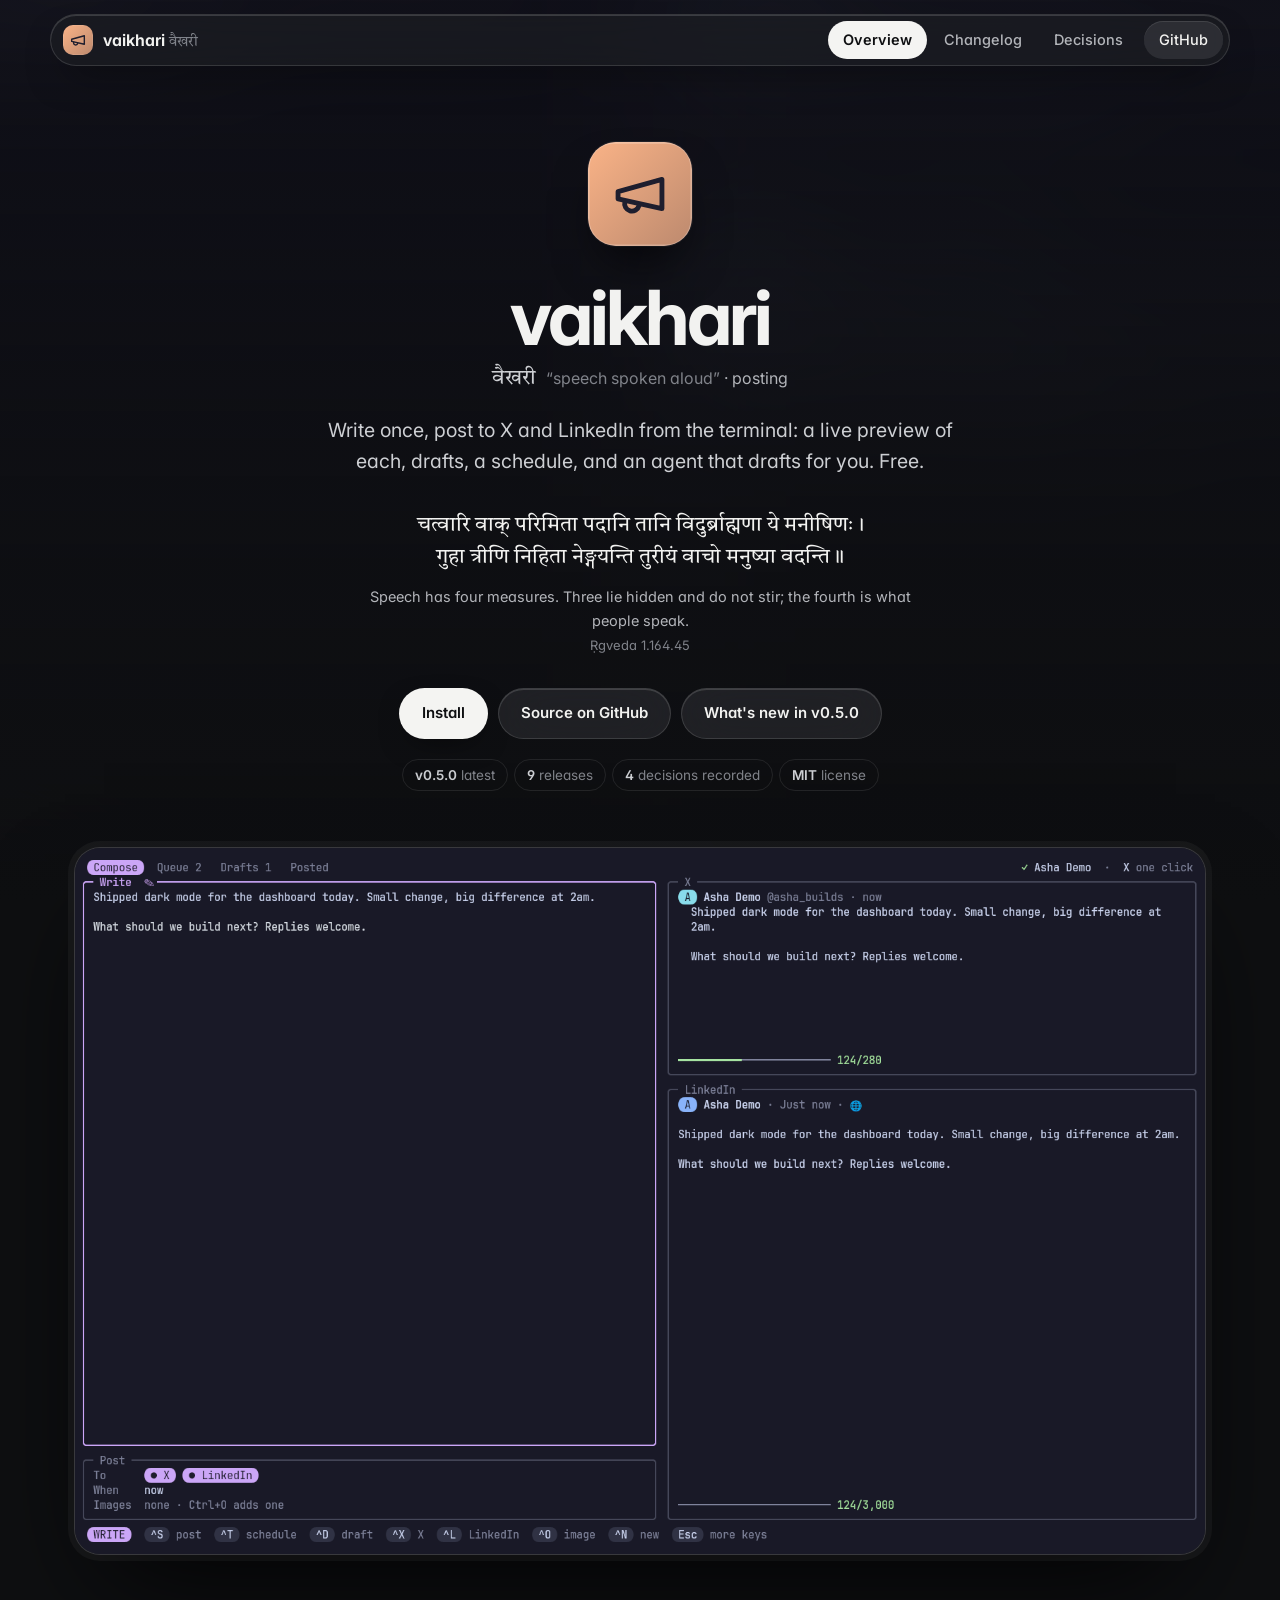
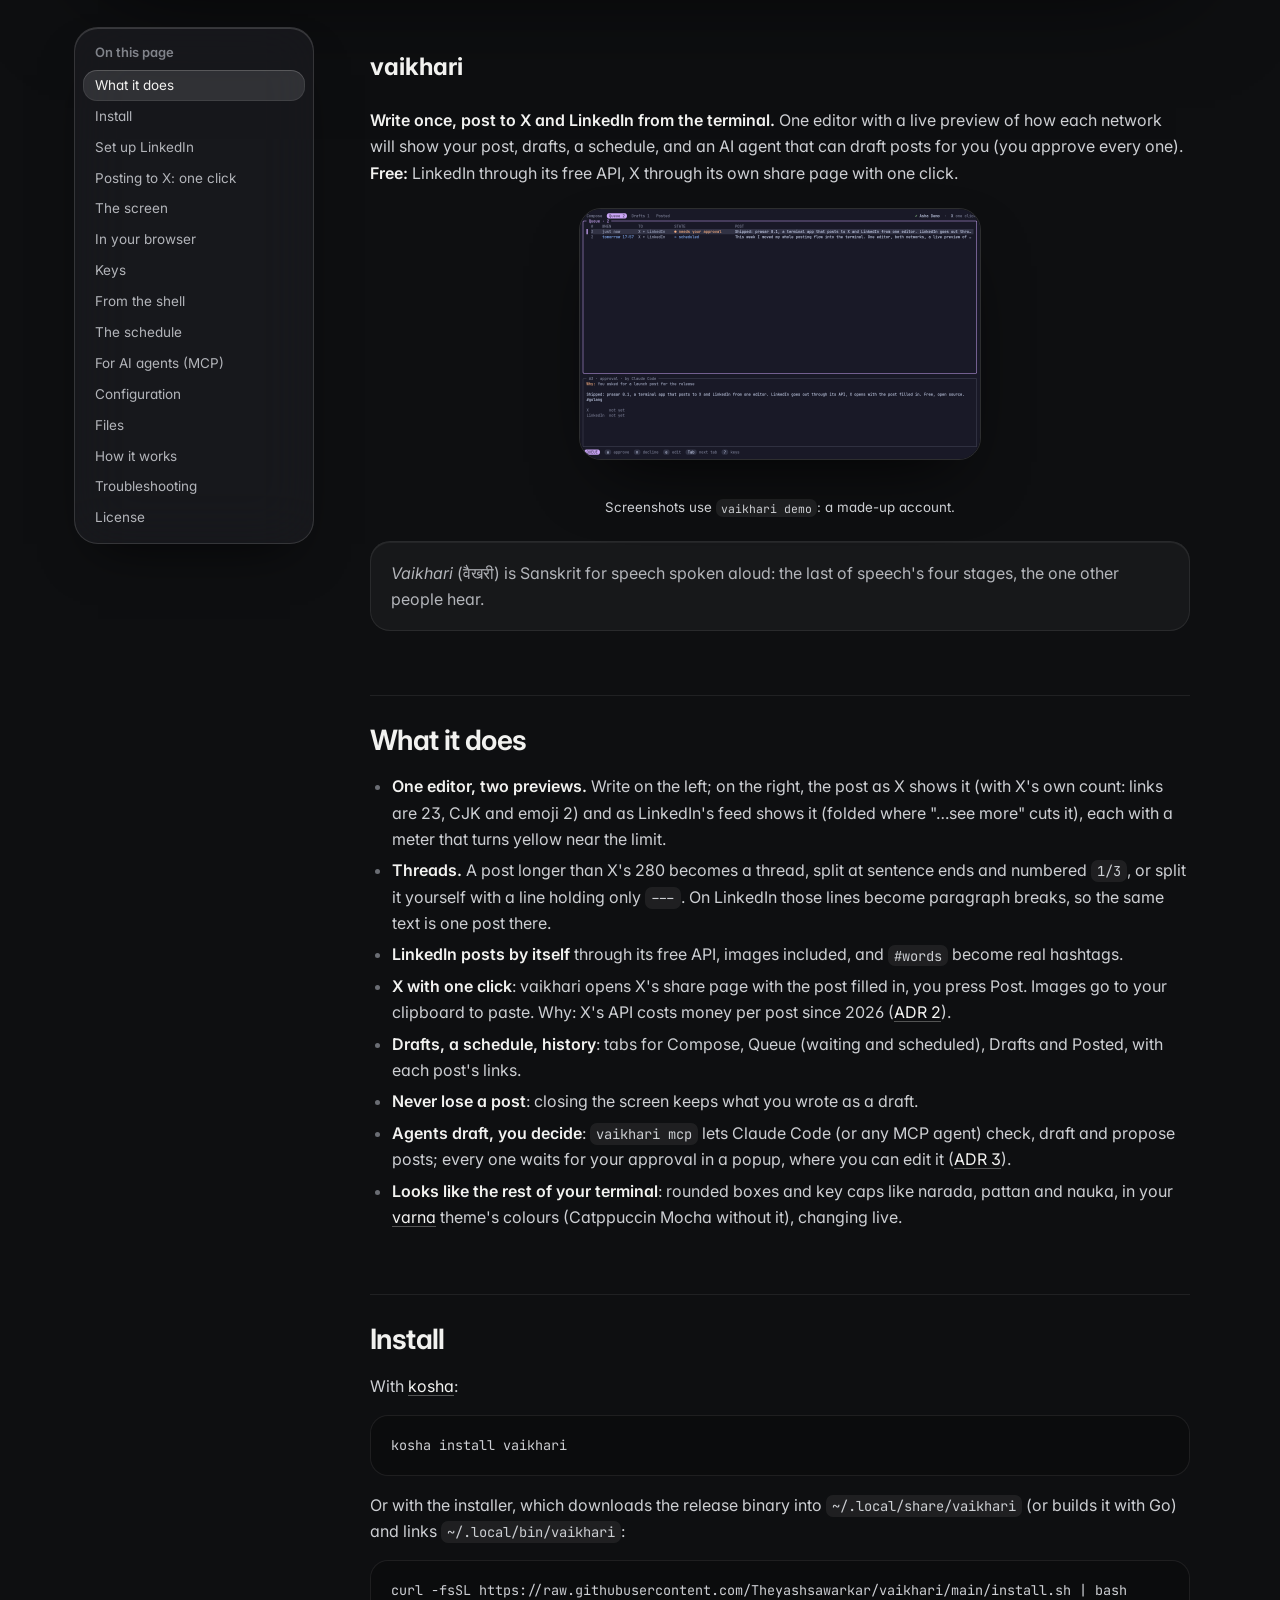
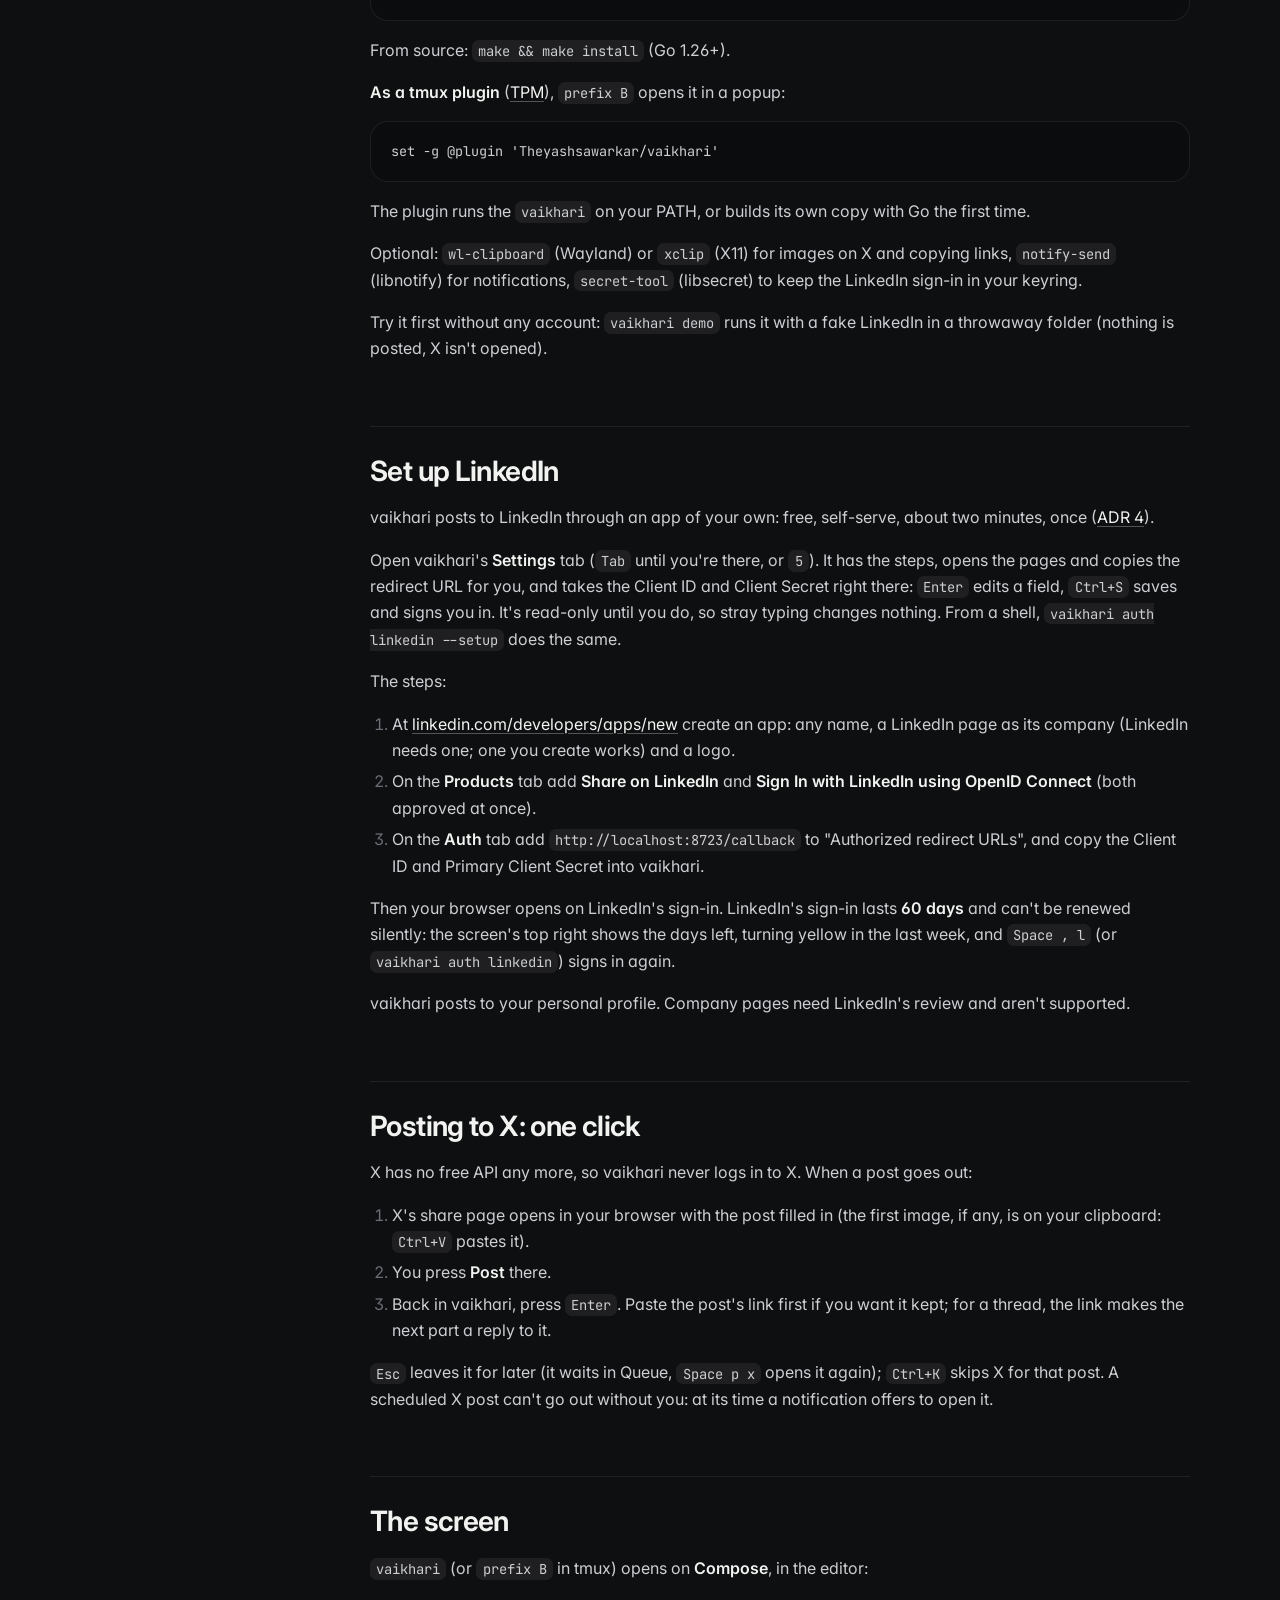
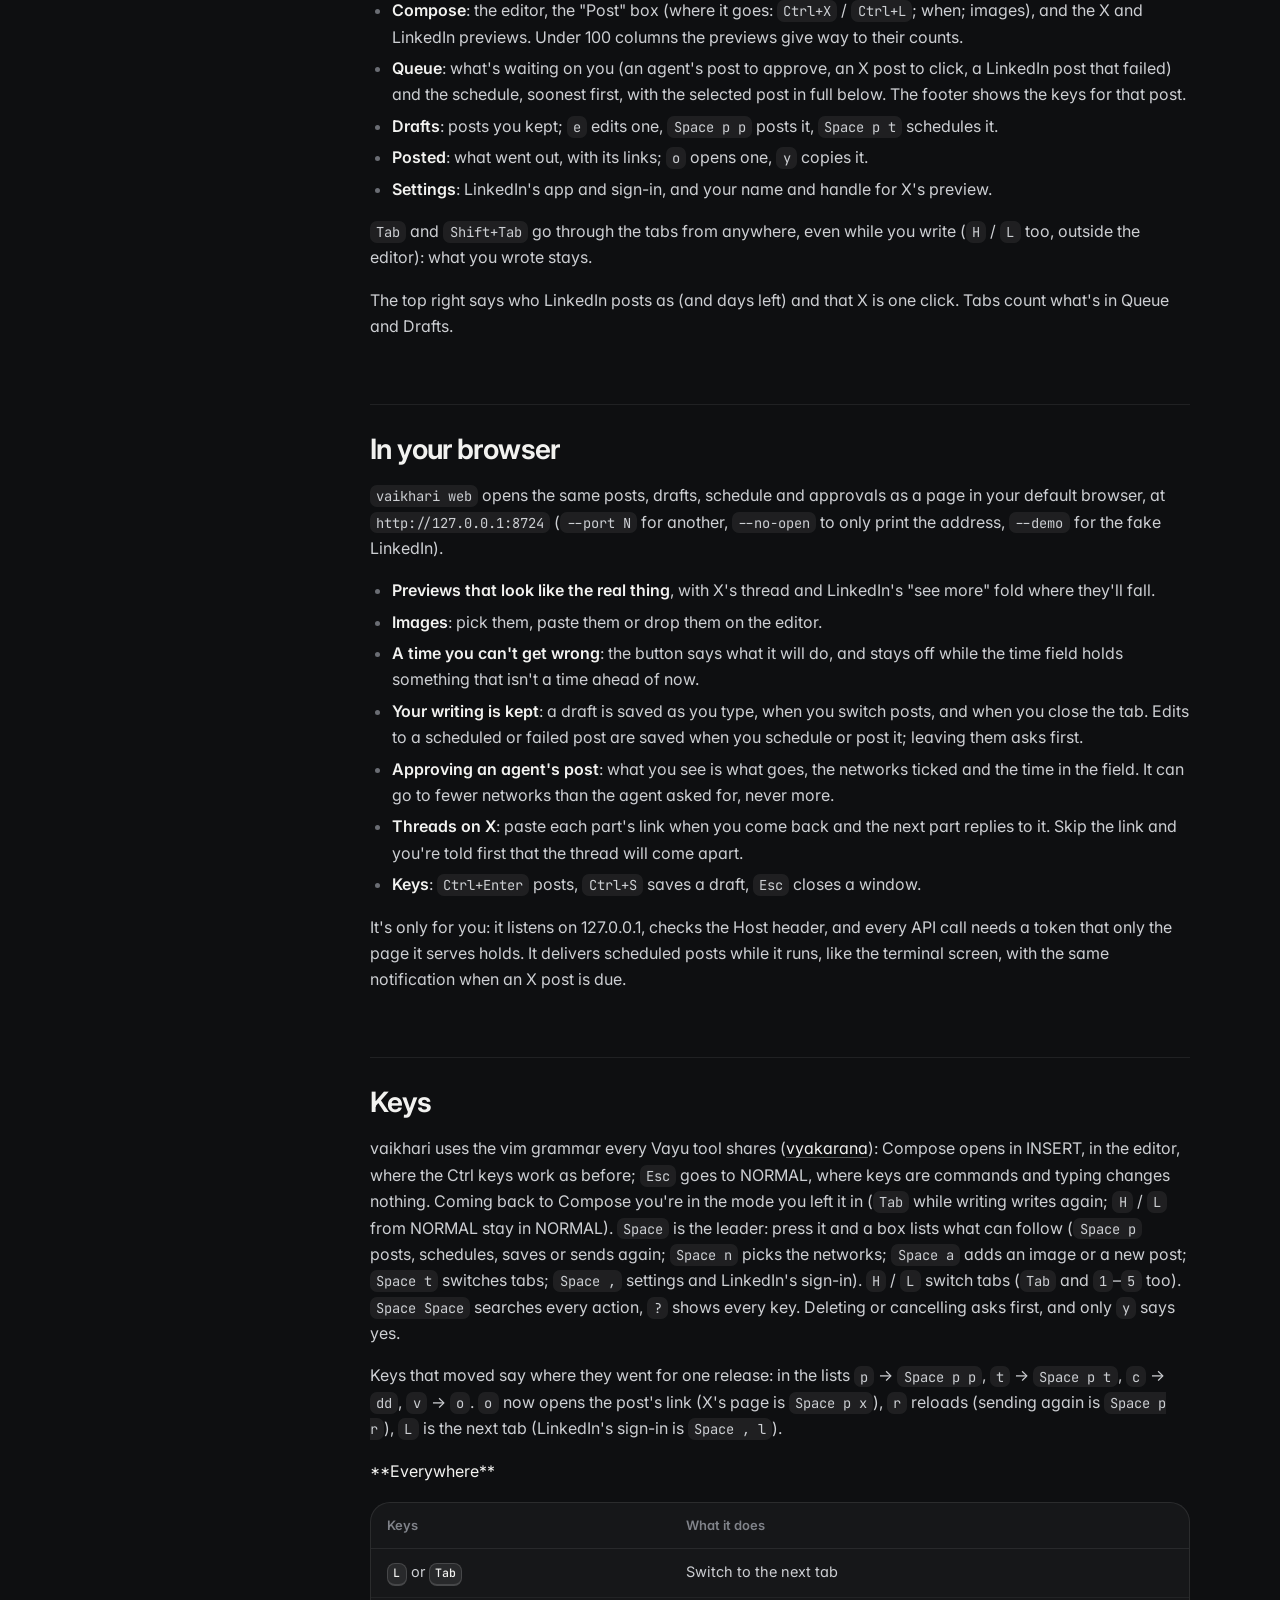
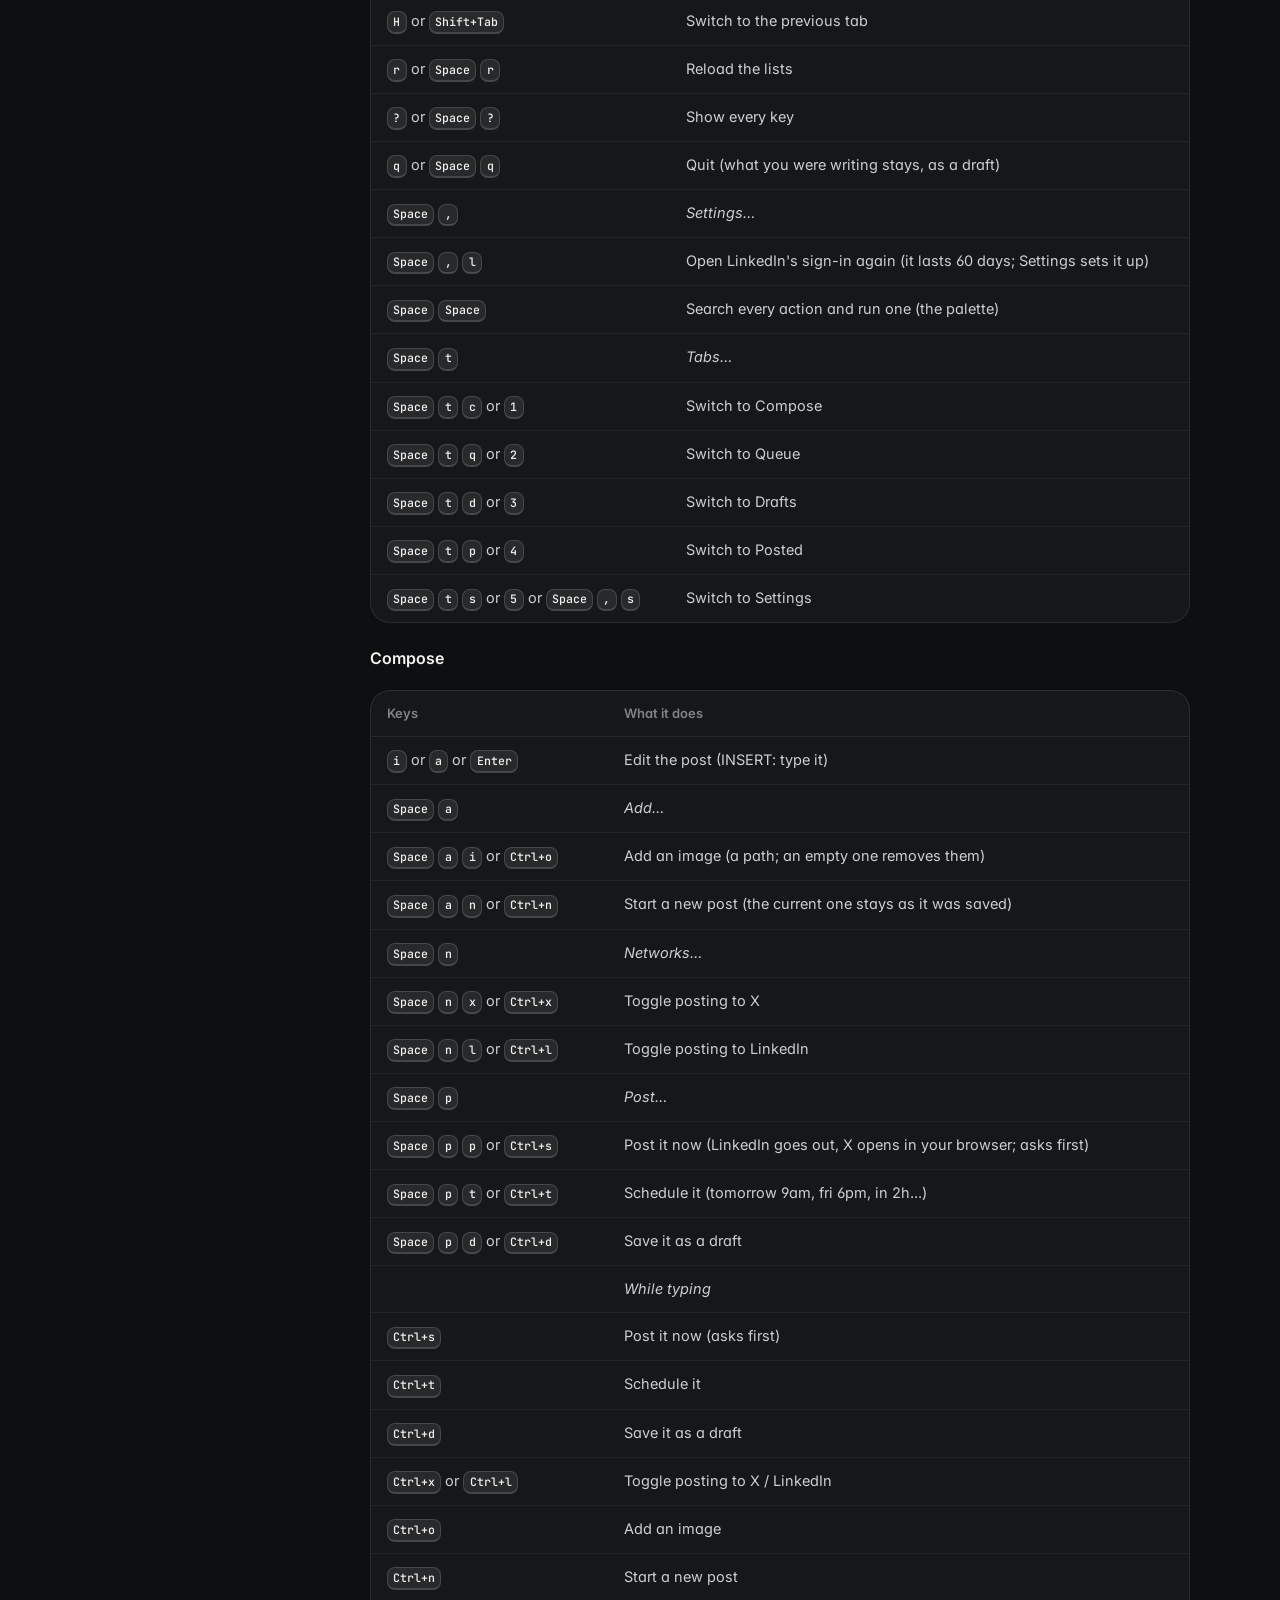
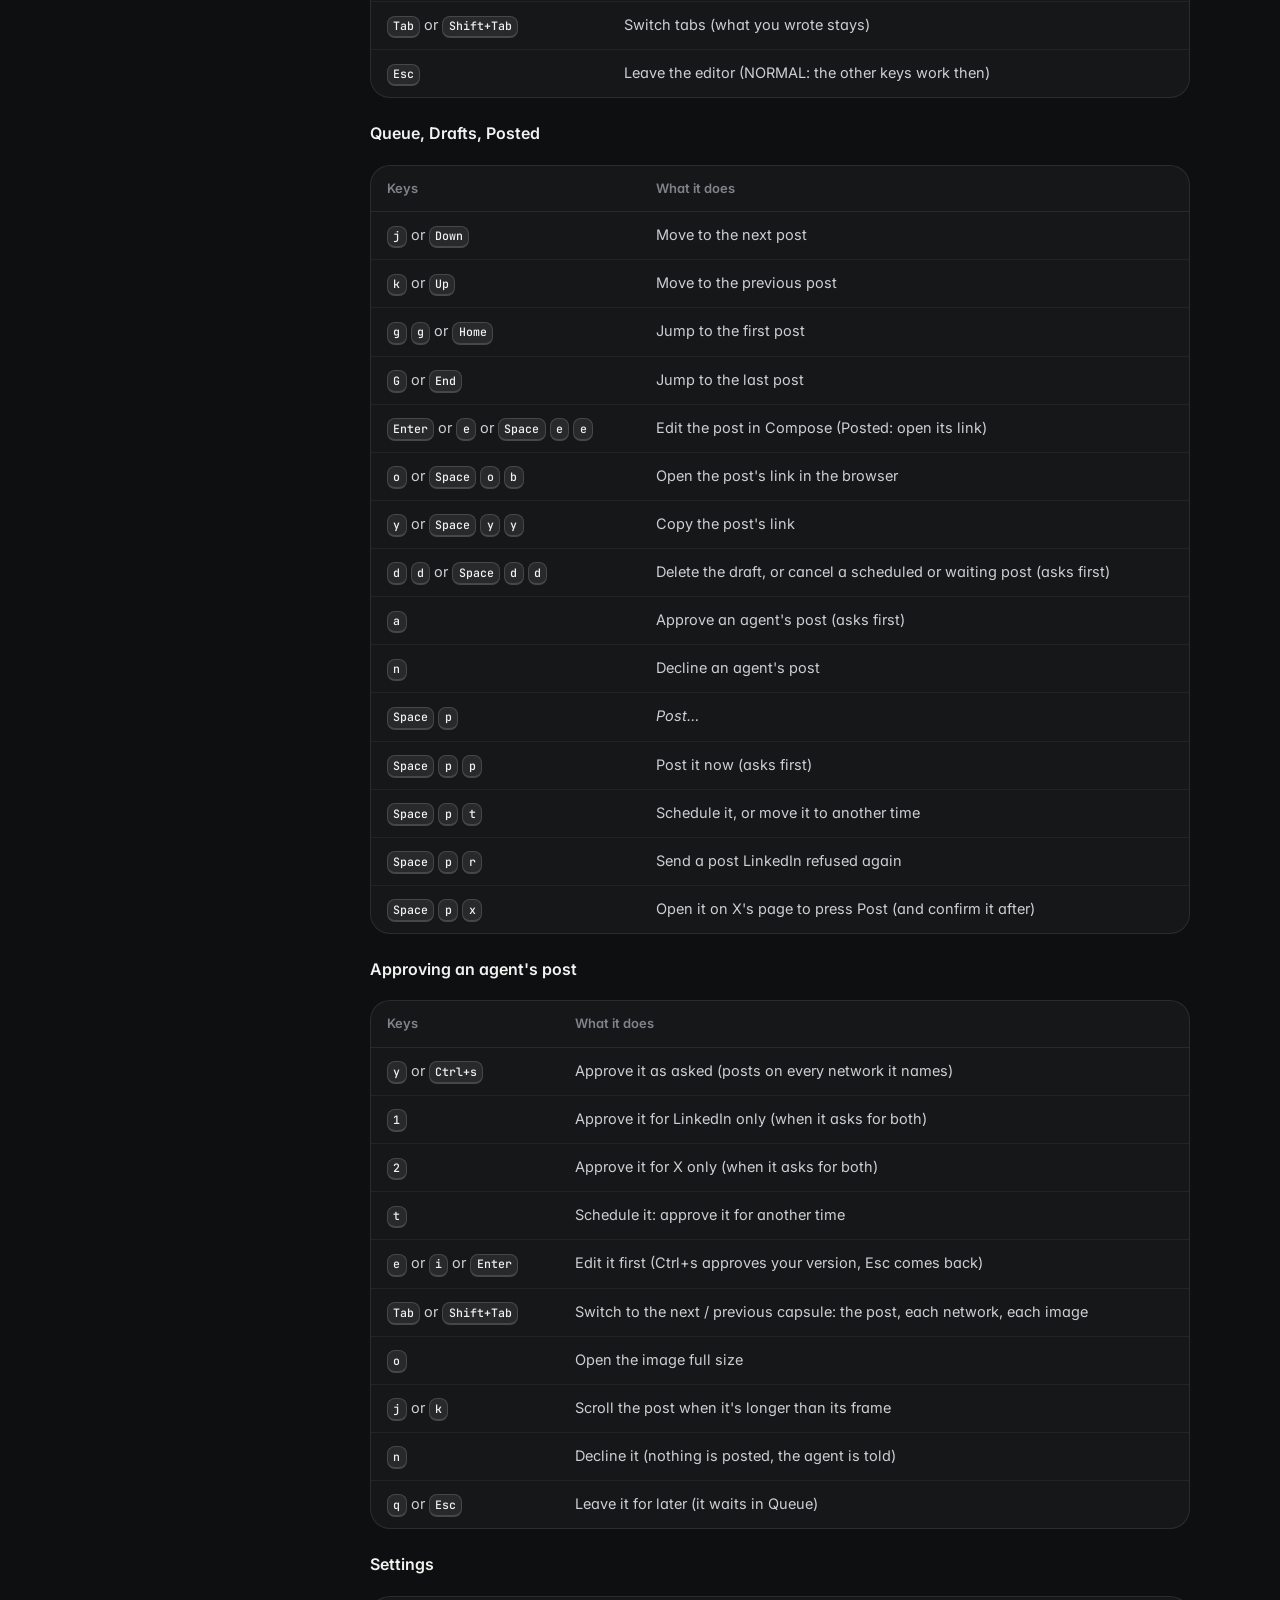
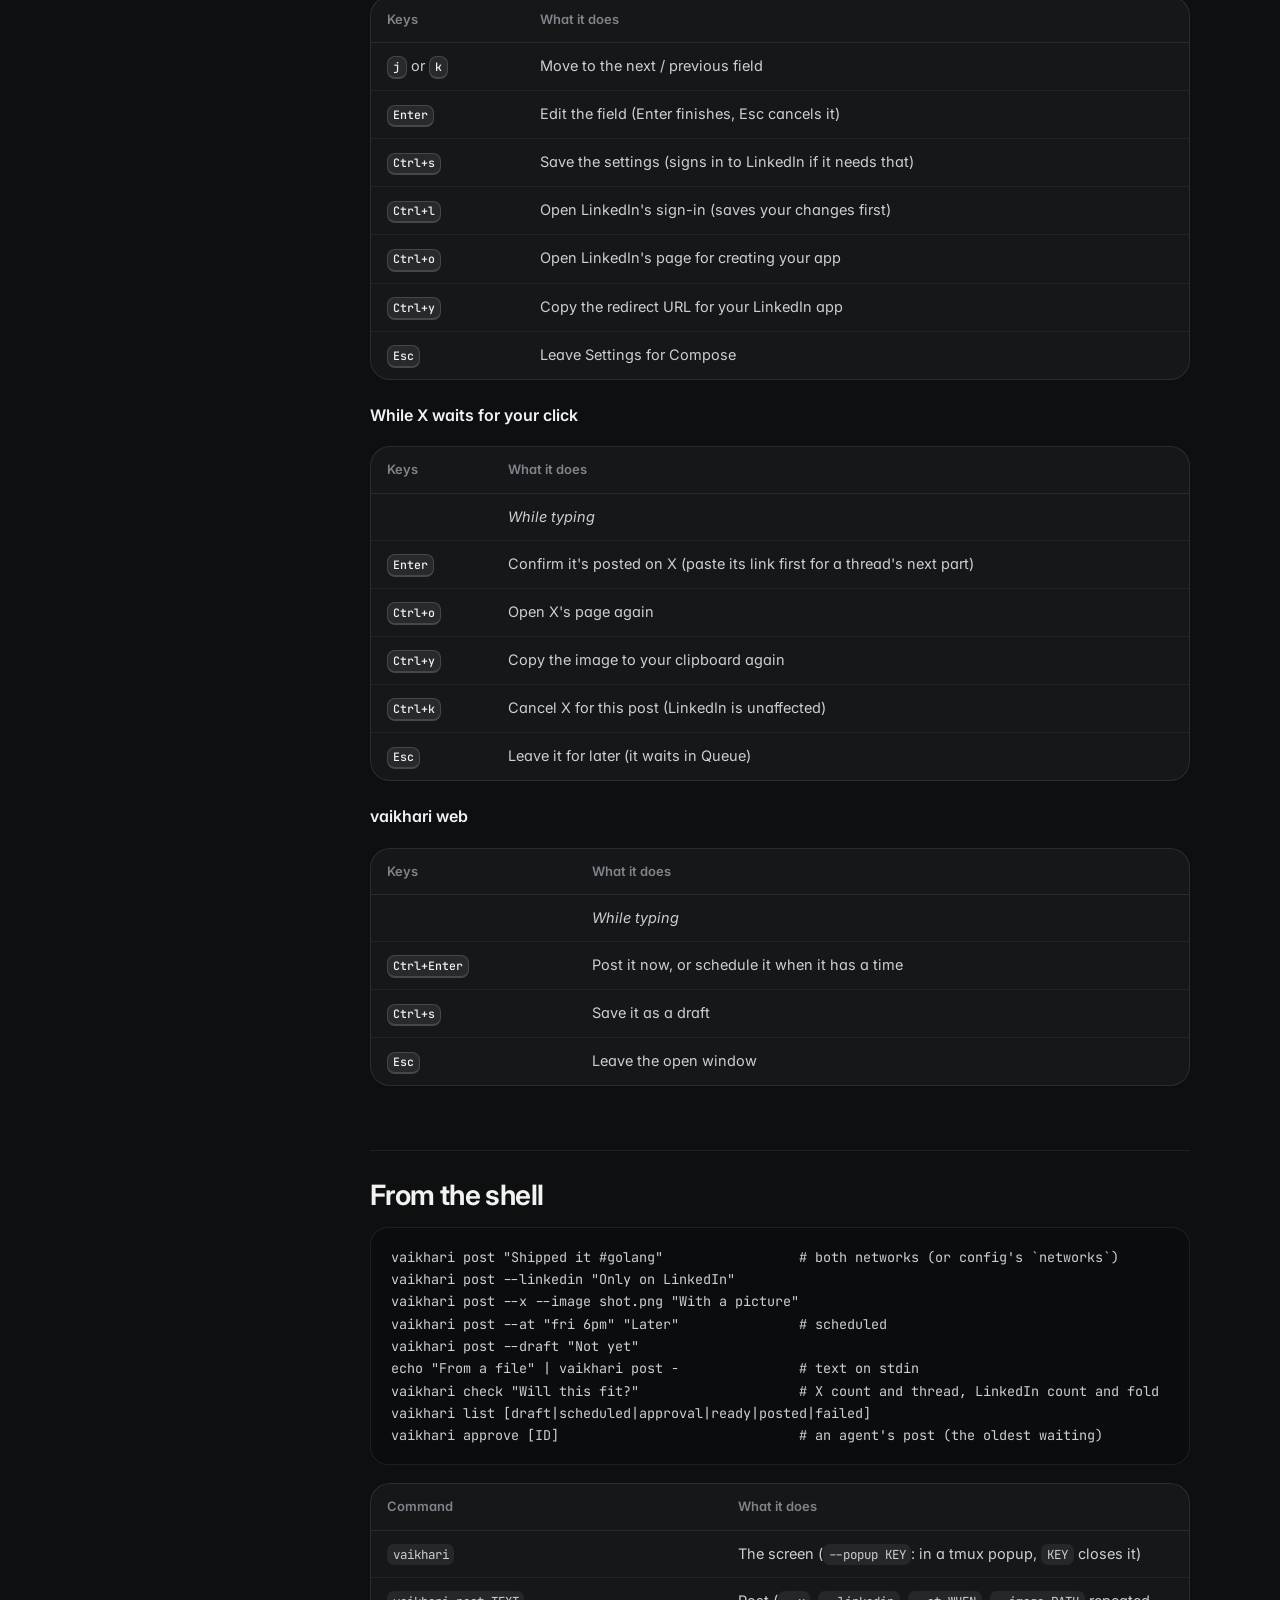
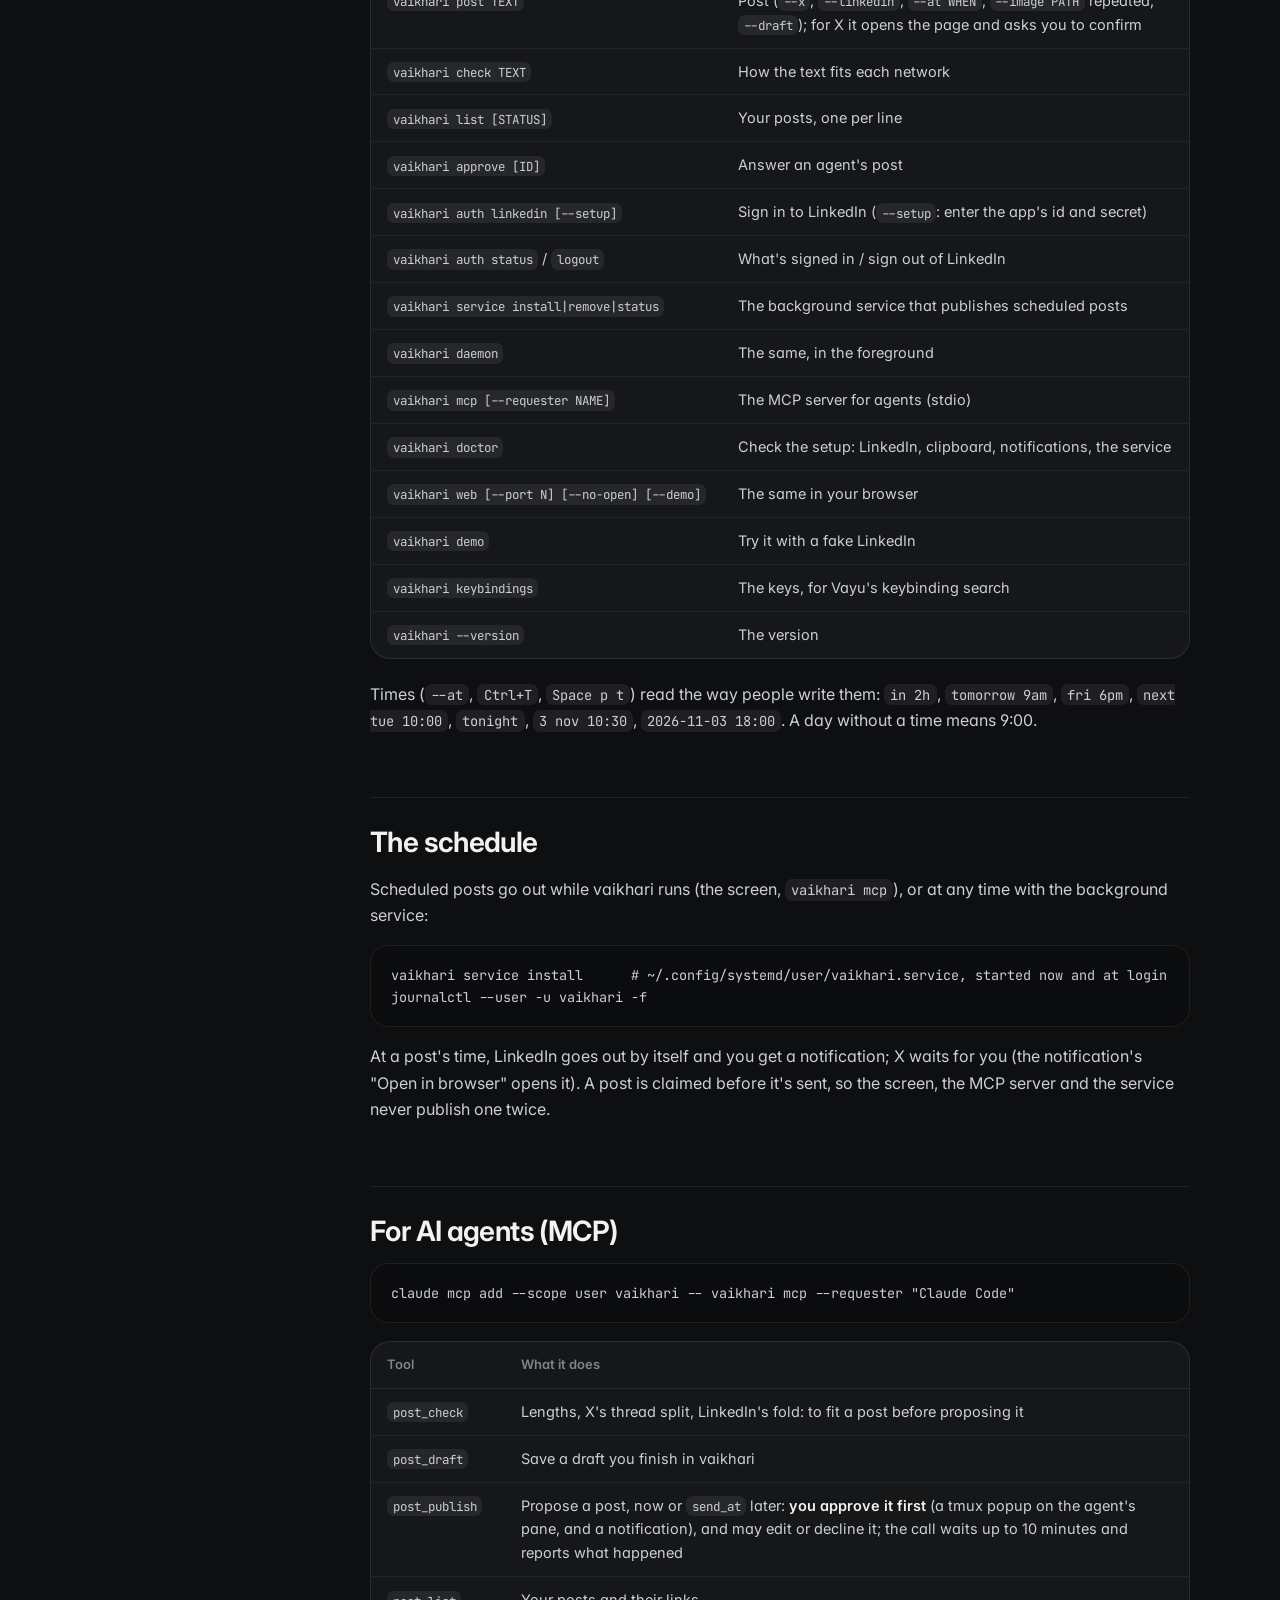
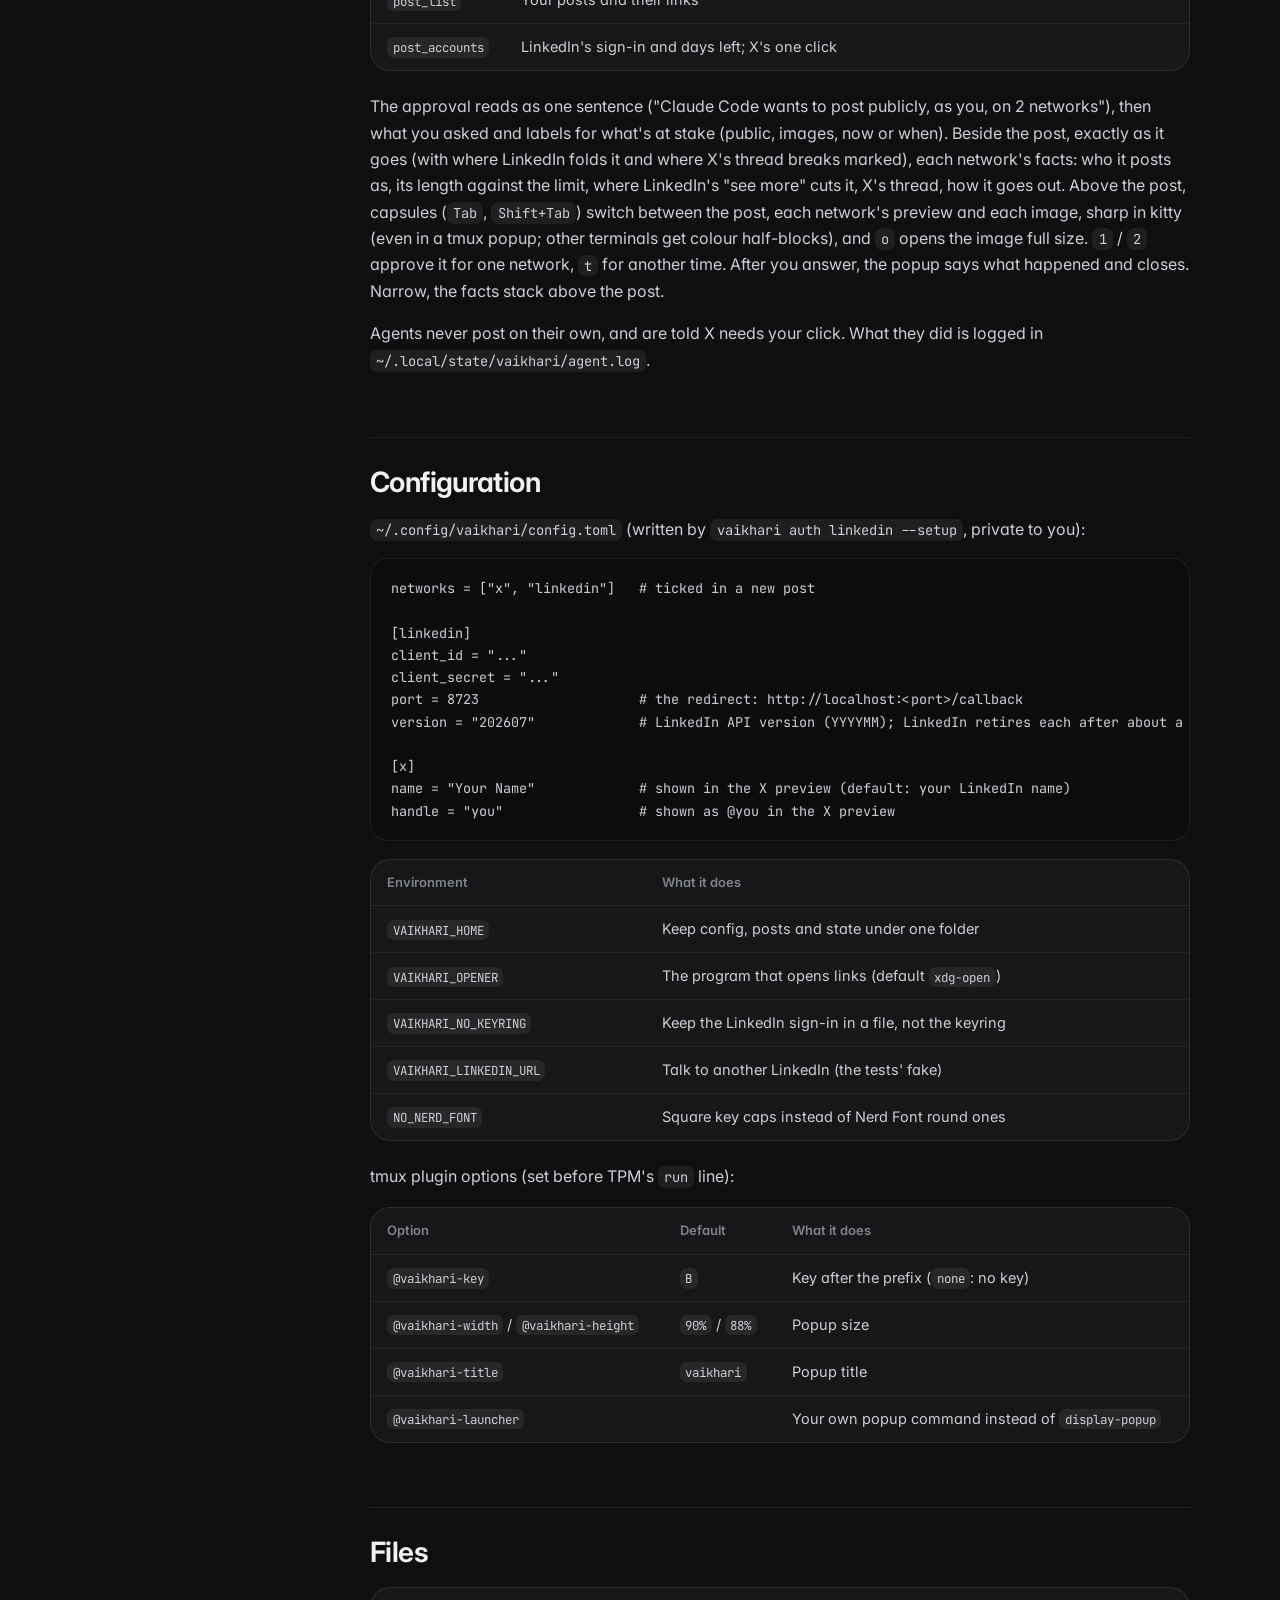
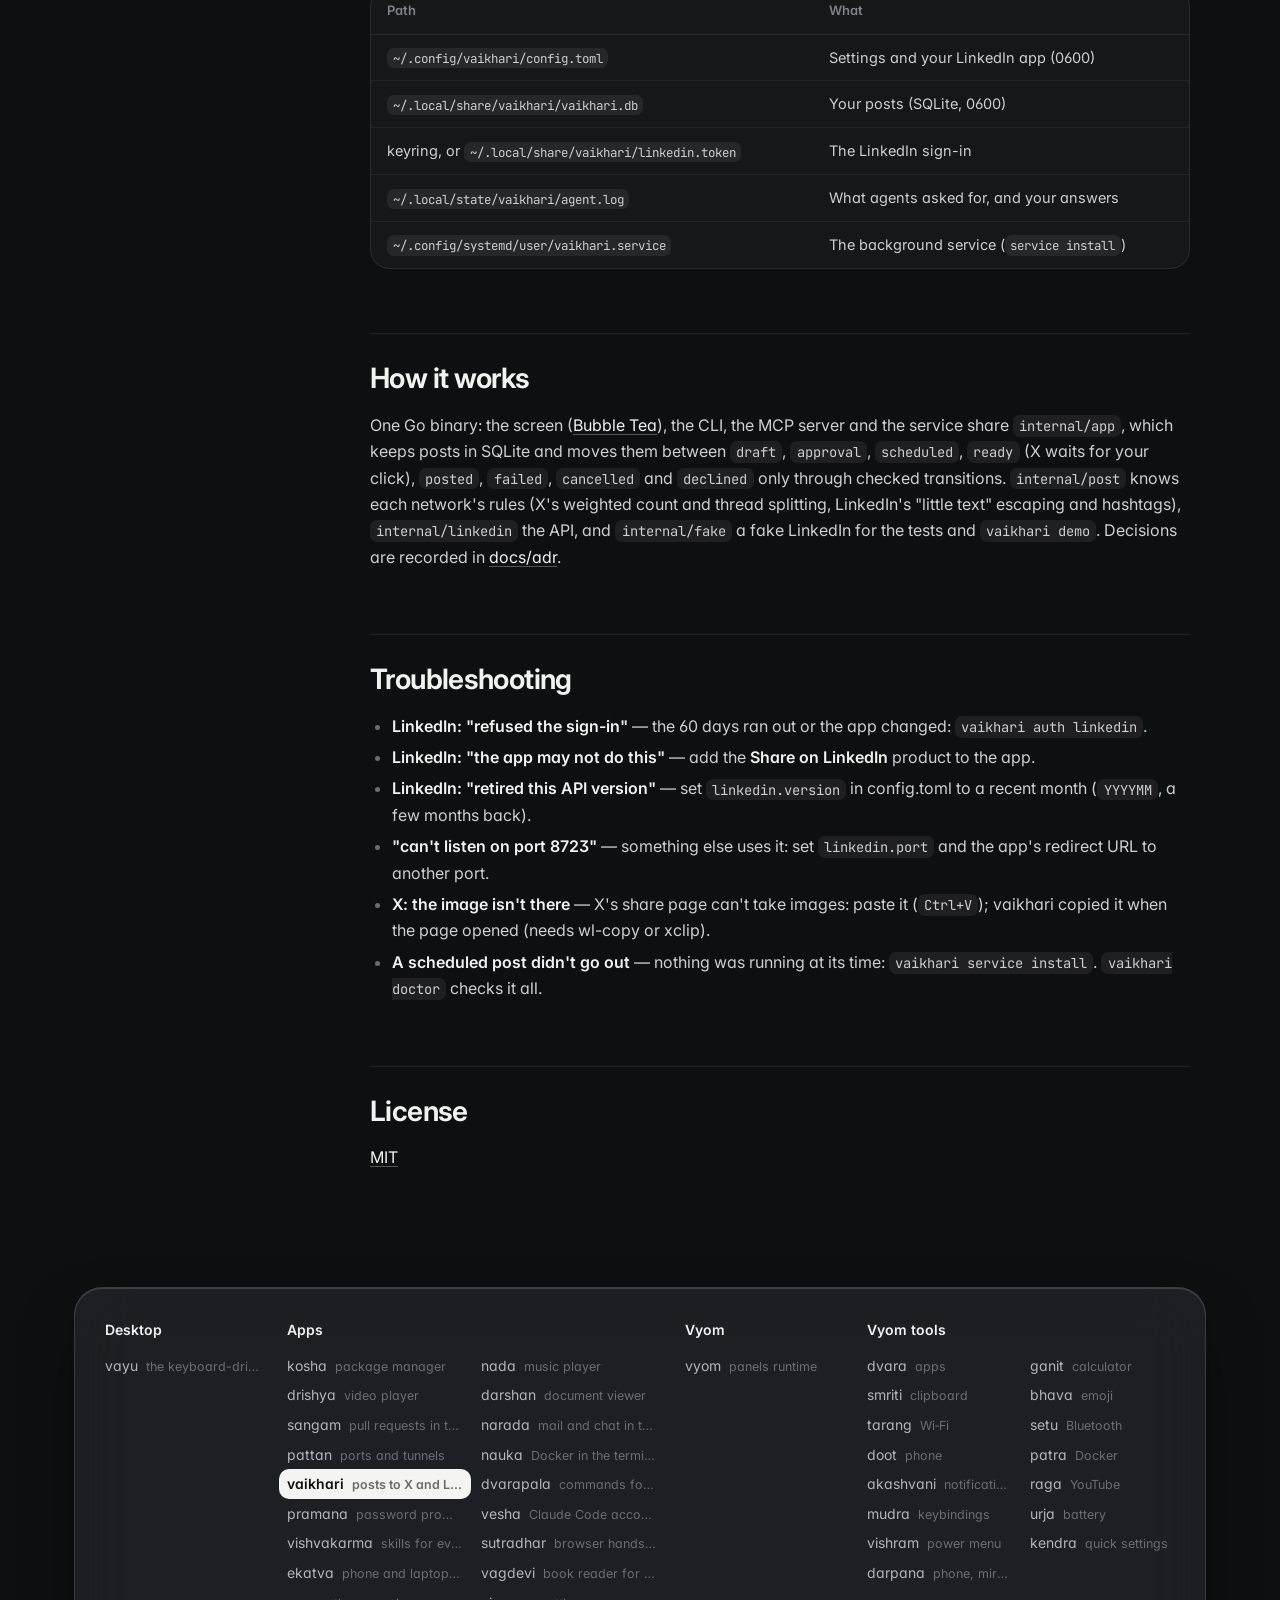
==== commit e36ca9ba: "Website: closer to Vayu's own Spatial site The tool's screenshot blurred behind the page, a centred " ====
--- a/docs/index.html
+++ b/docs/index.html
@@ -10,30 +10,29 @@
 <meta name="theme-color" content="#0e0f11">
 <link rel="icon" href="assets/logo.svg" type="image/svg+xml">
 <link rel="preconnect" href="https://fonts.googleapis.com">
-<link href="https://fonts.googleapis.com/css2?family=Inter:wght@400;500;600;700;800&family=JetBrains+Mono:wght@400;600&display=swap" rel="stylesheet">
+<link rel="preconnect" href="https://fonts.gstatic.com" crossorigin>
+<link href="https://fonts.googleapis.com/css2?family=Inter:wght@400;500;600;700&family=JetBrains+Mono:wght@400;500;600&family=Tiro+Devanagari+Sanskrit&display=swap" rel="stylesheet">
 <link rel="stylesheet" href="assets/site.css">
-<style>:root{--tool:#f7b07d;--glow:#f7b07d2e}</style>
+<style>:root{--tool:#f7b07d}.backdrop:before{background-image:url("assets/screenshots/compose.png")}</style>
 </head>
-<body>
+<body class="home">
+<div class="backdrop" aria-hidden="true"></div>
 <header class="top"><div class="in">
 <a class="brand" href="index.html"><img src="assets/logo.svg" alt=""><span>vaikhari <small>वैखरी</small></span></a>
-<nav><a href="index.html" class="on">Overview</a><a href="changelog.html" class="">Changelog</a><a href="adr/index.html" class=" hide">Decisions</a><a class="gh" href="https://github.com/Theyashsawarkar/vaikhari">GitHub ↗</a></nav></div></header>
-<section class="hero"><div class="in"><div>
-<div class="eyebrow">posting</div>
+<nav><a href="index.html" class="on">Overview</a><a href="changelog.html" class="">Changelog</a><a href="adr/index.html" class=" hide">Decisions</a><a class="gh" href="https://github.com/Theyashsawarkar/vaikhari">GitHub</a></nav></div></header>
+<header class="hero">
+<img class="logo" src="assets/logo.svg" alt="vaikhari logo" width="104" height="104">
 <h1>vaikhari</h1>
-<div class="sa">वैखरी <span>· “speech spoken aloud”</span></div>
+<div class="sa"><b lang="sa">वैखरी</b> <i>“speech spoken aloud”</i> · posting</div>
 <p class="lead">Write once, post to X and LinkedIn from the terminal: a live preview of each, drafts, a schedule, and an agent that drafts for you. Free.</p>
 <figure class="shloka"><p lang="sa">चत्वारि वाक् परिमिता पदानि तानि विदुर्ब्राह्मणा ये मनीषिणः ।<br>गुहा त्रीणि निहिता नेङ्गयन्ति तुरीयं वाचो मनुष्या वदन्ति ॥</p><figcaption>Speech has four measures. Three lie hidden and do not stir; the fourth is what people speak. <cite>Ṛgveda 1.164.45</cite></figcaption></figure>
-<div class="cta"><a class="btn primary" href="#install">Install</a><a class="btn" href="https://github.com/Theyashsawarkar/vaikhari">GitHub ↗</a>
-<a class="btn" href="changelog.html">What's new in v0.5.0</a></div>
+<div class="cta"><a class="btn primary" href="#install">Install</a><a class="btn" href="https://github.com/Theyashsawarkar/vaikhari">Source on GitHub</a><a class="btn" href="changelog.html">What's new in v0.5.0</a></div>
 <div class="meta"><span><b>v0.5.0</b> latest</span><span><b>9</b> releases</span><span><b>4</b> decisions recorded</span><span><b>MIT</b> license</span></div>
-</div><img class="logo" src="assets/logo.svg" alt="vaikhari logo"></div></section>
+</header>
+<figure class="shot"><img src="assets/screenshots/compose.png" alt="vaikhari's Compose tab: the post on the left, live previews of how X and LinkedIn will show it on the right, with the character counts" fetchpriority="high"></figure>
 <div class="wrap"><aside class="toc"><b>On this page</b><a class="l2" href="#what-it-does">What it does</a><a class="l2" href="#install">Install</a><a class="l2" href="#set-up-linkedin">Set up LinkedIn</a><a class="l2" href="#posting-to-x-one-click">Posting to X: one click</a><a class="l2" href="#the-screen">The screen</a><a class="l2" href="#in-your-browser">In your browser</a><a class="l2" href="#keys">Keys</a><a class="l2" href="#from-the-shell">From the shell</a><a class="l2" href="#the-schedule">The schedule</a><a class="l2" href="#for-ai-agents-mcp">For AI agents (MCP)</a><a class="l2" href="#configuration">Configuration</a><a class="l2" href="#files">Files</a><a class="l2" href="#how-it-works">How it works</a><a class="l2" href="#troubleshooting">Troubleshooting</a><a class="l2" href="#license">License</a></aside><article>
 <h1 id="vaikhari"><a class="anchor" href="#vaikhari">#</a>vaikhari</h1>
 <p><strong>Write once, post to X and LinkedIn from the terminal.</strong> One editor with a live preview of how each network will show your post, drafts, a schedule, and an AI agent that can draft posts for you (you approve every one). <strong>Free:</strong> LinkedIn through its free API, X through its own share page with one click.</p>
-<p align="center">
-  <img alt="vaikhari's Compose tab: the post on the left, live previews of how X and LinkedIn will show it on the right, with the character counts" src="assets/screenshots/compose.png" width="100%">
-</p>
 <p align="center">
   <img alt="The Queue: an agent's post waiting for your approval, with its reason, and a post scheduled for tomorrow" src="assets/screenshots/queue.png" width="49%">
 </p>
@@ -138,11 +137,11 @@
 <h2 id="license"><a class="anchor" href="#license">#</a>License</h2>
 <p><a href="https://github.com/Theyashsawarkar/vaikhari/blob/main/LICENSE">MIT</a></p>
 </article></div>
-<footer><div class="in"><div><h4>Desktop</h4><a href="https://vayu.theyashsawarkar.dev/" class="">vayu <span>वायु · the keyboard-driven Wayland desktop</span></a></div><div><h4>Apps</h4><a href="https://kosha.theyashsawarkar.dev/" class="">kosha <span>कोश · package manager</span></a><a href="https://nada.theyashsawarkar.dev/" class="">nada <span>नाद · music player</span></a><a href="https://drishya.theyashsawarkar.dev/" class="">drishya <span>दृश्य · video player</span></a><a href="https://darshan.theyashsawarkar.dev/" class="">darshan <span>दर्शन · document viewer</span></a><a href="https://sangam.theyashsawarkar.dev/" class="">sangam <span>संगम · pull requests in the terminal</span></a><a href="https://narada.theyashsawarkar.dev/" class="">narada <span>नारद · mail and chat in the terminal</span></a><a href="https://pattan.theyashsawarkar.dev/" class="">pattan <span>पत्तन · ports and tunnels</span></a><a href="https://nauka.theyashsawarkar.dev/" class="">nauka <span>नौका · Docker in the terminal</span></a><a href="https://vaikhari.theyashsawarkar.dev/" class="me">vaikhari <span>वैखरी · posts to X and LinkedIn</span></a><a href="https://dvarapala.theyashsawarkar.dev/" class="">dvarapala <span>द्वारपाल · commands for AI agents, approved</span></a><a href="https://pramana.theyashsawarkar.dev/" class="">pramana <span>प्रमाण · password prompts</span></a><a href="https://vesha.theyashsawarkar.dev/" class="">vesha <span>वेष · Claude Code accounts</span></a><a href="https://vishvakarma.theyashsawarkar.dev/" class="">vishvakarma <span>विश्वकर्मा · skills for every AI agent</span></a><a href="https://sutradhar.theyashsawarkar.dev/" class="">sutradhar <span>सूत्रधार · browser hands for AI agents</span></a><a href="https://ekatva.theyashsawarkar.dev/" class="">ekatva <span>एकत्व · phone and laptop, linked</span></a><a href="https://vagdevi.theyashsawarkar.dev/" class="">vagdevi <span>वाग्देवी · book reader for Android</span></a><a href="https://varna.theyashsawarkar.dev/" class="">varna <span>वर्ण · theme engine</span></a><a href="https://vinyasa.theyashsawarkar.dev/" class="">vinyasa <span>विन्यास · settings</span></a><a href="https://vyakarana.theyashsawarkar.dev/" class="">vyakarana <span>व्याकरण · key grammar</span></a></div><div><h4>Vyom</h4><a href="https://vyom.theyashsawarkar.dev/" class="">vyom <span>व्योम · panels runtime</span></a></div><div><h4>Vyom tools</h4><a href="https://dvara.theyashsawarkar.dev/" class="">dvara <span>द्वार · apps</span></a><a href="https://ganit.theyashsawarkar.dev/" class="">ganit <span>गणित · calculator</span></a><a href="https://smriti.theyashsawarkar.dev/" class="">smriti <span>स्मृति · clipboard</span></a><a href="https://bhava.theyashsawarkar.dev/" class="">bhava <span>भाव · emoji</span></a><a href="https://tarang.theyashsawarkar.dev/" class="">tarang <span>तरंग · Wi‑Fi</span></a><a href="https://setu.theyashsawarkar.dev/" class="">setu <span>सेतु · Bluetooth</span></a><a href="https://doot.theyashsawarkar.dev/" class="">doot <span>दूत · phone</span></a><a href="https://patra.theyashsawarkar.dev/" class="">patra <span>पात्र · Docker</span></a><a href="https://akashvani.theyashsawarkar.dev/" class="">akashvani <span>आकाशवाणी · notifications</span></a><a href="https://raga.theyashsawarkar.dev/" class="">raga <span>राग · YouTube</span></a><a href="https://mudra.theyashsawarkar.dev/" class="">mudra <span>मुद्रा · keybindings</span></a><a href="https://urja.theyashsawarkar.dev/" class="">urja <span>ऊर्जा · battery</span></a><a href="https://vishram.theyashsawarkar.dev/" class="">vishram <span>विश्राम · power menu</span></a><a href="https://kendra.theyashsawarkar.dev/" class="">kendra <span>केन्द्र · quick settings</span></a><a href="https://darpana.theyashsawarkar.dev/" class="">darpana <span>दर्पण · phone, mirrored</span></a></div></div>
-<div class="bottom">vaikhari is free software under the MIT license · <a href="https://github.com/Theyashsawarkar/vaikhari">source</a> · <a href="https://github.com/Theyashsawarkar/vaikhari/issues">issues</a> · <a href="changelog.html">changelog</a> · part of <a href="https://vayu.theyashsawarkar.dev/">Vayu</a></div></footer>
+<footer><div class="in glass"><div class=""><h4>Desktop</h4><div class="list"><a href="https://vayu.theyashsawarkar.dev/" class="">vayu <span>the keyboard-driven Wayland desktop</span></a></div></div><div class="g2"><h4>Apps</h4><div class="list"><a href="https://kosha.theyashsawarkar.dev/" class="">kosha <span>package manager</span></a><a href="https://nada.theyashsawarkar.dev/" class="">nada <span>music player</span></a><a href="https://drishya.theyashsawarkar.dev/" class="">drishya <span>video player</span></a><a href="https://darshan.theyashsawarkar.dev/" class="">darshan <span>document viewer</span></a><a href="https://sangam.theyashsawarkar.dev/" class="">sangam <span>pull requests in the terminal</span></a><a href="https://narada.theyashsawarkar.dev/" class="">narada <span>mail and chat in the terminal</span></a><a href="https://pattan.theyashsawarkar.dev/" class="">pattan <span>ports and tunnels</span></a><a href="https://nauka.theyashsawarkar.dev/" class="">nauka <span>Docker in the terminal</span></a><a href="https://vaikhari.theyashsawarkar.dev/" class="me" aria-current="page">vaikhari <span>posts to X and LinkedIn</span></a><a href="https://dvarapala.theyashsawarkar.dev/" class="">dvarapala <span>commands for AI agents, approved</span></a><a href="https://pramana.theyashsawarkar.dev/" class="">pramana <span>password prompts</span></a><a href="https://vesha.theyashsawarkar.dev/" class="">vesha <span>Claude Code accounts</span></a><a href="https://vishvakarma.theyashsawarkar.dev/" class="">vishvakarma <span>skills for every AI agent</span></a><a href="https://sutradhar.theyashsawarkar.dev/" class="">sutradhar <span>browser hands for AI agents</span></a><a href="https://ekatva.theyashsawarkar.dev/" class="">ekatva <span>phone and laptop, linked</span></a><a href="https://vagdevi.theyashsawarkar.dev/" class="">vagdevi <span>book reader for Android</span></a><a href="https://varna.theyashsawarkar.dev/" class="">varna <span>theme engine</span></a><a href="https://vinyasa.theyashsawarkar.dev/" class="">vinyasa <span>settings</span></a><a href="https://vyakarana.theyashsawarkar.dev/" class="">vyakarana <span>key grammar</span></a></div></div><div class=""><h4>Vyom</h4><div class="list"><a href="https://vyom.theyashsawarkar.dev/" class="">vyom <span>panels runtime</span></a></div></div><div class="g2"><h4>Vyom tools</h4><div class="list"><a href="https://dvara.theyashsawarkar.dev/" class="">dvara <span>apps</span></a><a href="https://ganit.theyashsawarkar.dev/" class="">ganit <span>calculator</span></a><a href="https://smriti.theyashsawarkar.dev/" class="">smriti <span>clipboard</span></a><a href="https://bhava.theyashsawarkar.dev/" class="">bhava <span>emoji</span></a><a href="https://tarang.theyashsawarkar.dev/" class="">tarang <span>Wi‑Fi</span></a><a href="https://setu.theyashsawarkar.dev/" class="">setu <span>Bluetooth</span></a><a href="https://doot.theyashsawarkar.dev/" class="">doot <span>phone</span></a><a href="https://patra.theyashsawarkar.dev/" class="">patra <span>Docker</span></a><a href="https://akashvani.theyashsawarkar.dev/" class="">akashvani <span>notifications</span></a><a href="https://raga.theyashsawarkar.dev/" class="">raga <span>YouTube</span></a><a href="https://mudra.theyashsawarkar.dev/" class="">mudra <span>keybindings</span></a><a href="https://urja.theyashsawarkar.dev/" class="">urja <span>battery</span></a><a href="https://vishram.theyashsawarkar.dev/" class="">vishram <span>power menu</span></a><a href="https://kendra.theyashsawarkar.dev/" class="">kendra <span>quick settings</span></a><a href="https://darpana.theyashsawarkar.dev/" class="">darpana <span>phone, mirrored</span></a></div></div></div>
+<div class="bottom"><span>vaikhari is free software under the MIT license.</span><a href="https://github.com/Theyashsawarkar/vaikhari">Source</a><a href="https://github.com/Theyashsawarkar/vaikhari/issues">Report a problem</a><a href="changelog.html">Changelog</a><span>Part of <a href="https://vayu.theyashsawarkar.dev/">Vayu</a>.</span></div></footer>
 <script>
-document.querySelectorAll('pre.code').forEach(p=>{const b=document.createElement('button');b.className='copy';b.textContent='Copy';
-b.onclick=()=>{navigator.clipboard.writeText(p.innerText.replace(/^Copy/,'')).then(()=>{b.textContent='Copied';setTimeout(()=>b.textContent='Copy',1200)})};p.appendChild(b)});
+document.querySelectorAll('pre.code').forEach(p=>{const b=document.createElement('button');b.className='copy';b.type='button';b.textContent='Copy';
+b.onclick=()=>{navigator.clipboard.writeText(p.querySelector('code').innerText).then(()=>{b.textContent='Copied';b.classList.add('done');setTimeout(()=>{b.textContent='Copy';b.classList.remove('done')},1400)})};p.appendChild(b)});
 const links=[...document.querySelectorAll('.toc a')];if(links.length){const hs=links.map(a=>document.getElementById(a.hash.slice(1))).filter(Boolean);
 const on=()=>{let cur=hs[0];for(const h of hs){if(h.getBoundingClientRect().top<120)cur=h}links.forEach(a=>a.classList.toggle('on',cur&&a.hash==='#'+cur.id))};
 addEventListener('scroll',on,{passive:true});on()}
--- a/docs/assets/site.css
+++ b/docs/assets/site.css
@@ -1,100 +1,131 @@
-/* Vayu's Spatial look: graphite glass that floats, very round, colour only
-   where it means something. The near-white accent is where you act (links,
-   the main button); the tool's own colour (--tool) is only its signature:
-   the logo's glow, the shloka's line, the release dots. */
+/* Vayu's Spatial look (the same as vayu.theyashsawarkar.dev): graphite
+   glass floating over the tool's own screenshot, blurred far out of focus;
+   very round; where you are is a near-white pill or brighter glass; no
+   glows; colour only where it means something. The tool's own colour
+   (--tool) is only its signature: the release dots. */
 :root{--crust:#0e0f11;--mantle:#141518;--base:#1b1c20;--s0:#2a2c31;--s1:#3a3c42;--ov0:#6a6d74;--ov1:#80838a;
---sub0:#b3b5ba;--sub1:#cdcfd3;--text:#f2f2f0;--accent:#f4f4f2;--green:#8ee2a6;--peach:#f7b07d;--red:#ff9389;--blue:#93c4ff;
---glass:rgba(255,255,255,.045);--rim:rgba(255,255,255,.10);--lit:inset 0 1px 0 rgba(255,255,255,.08);
---ui:"Inter","Segoe UI",system-ui,sans-serif;--mono:"JetBrains Mono","JetBrainsMono Nerd Font",ui-monospace,monospace}
+--sub0:#b3b5ba;--sub1:#cdcfd3;--text:#f2f2f0;--accent:#f4f4f2;--green:#8ee2a6;--peach:#f7b07d;--red:#ff9389;--blue:#93c4ff;--yellow:#f3d47f;
+--glass:rgba(52,54,60,.44);--hi:rgba(255,255,255,.09);--rim:rgba(255,255,255,.13);--lit:inset 0 1px 0 rgba(255,255,255,.15);
+--float:0 30px 70px -24px rgba(0,0,0,.7),0 2px 6px rgba(0,0,0,.25);--blur:blur(28px) saturate(160%);
+--ui:"Inter","Adwaita Sans",system-ui,sans-serif;--mono:"JetBrains Mono","JetBrainsMono Nerd Font",ui-monospace,monospace;
+--sa:"Tiro Devanagari Sanskrit","Noto Serif Devanagari",serif;color-scheme:dark}
 *{box-sizing:border-box}html{scroll-behavior:smooth;scroll-padding-top:96px}
-body{margin:0;background:var(--crust);color:var(--text);font:16px/1.65 var(--ui);-webkit-font-smoothing:antialiased}
-a{color:var(--accent);text-decoration:underline;text-decoration-color:rgba(244,244,242,.28);text-underline-offset:3px}
-a:hover{text-decoration-color:var(--accent)}
+body{margin:0;min-height:100vh;background:var(--crust);color:var(--text);font:16px/1.65 var(--ui);-webkit-font-smoothing:antialiased;font-feature-settings:"cv11","ss01"}
+/* the backdrop: the tool's screenshot, out of focus, fading to graphite */
+.backdrop{position:fixed;inset:0;z-index:-1;overflow:hidden;pointer-events:none}
+.backdrop:before{content:"";position:absolute;inset:-12%;background:center/cover no-repeat;filter:blur(64px) saturate(1.25) brightness(.62);transform:translateZ(0)}
+.backdrop:after{content:"";position:absolute;inset:0;background:linear-gradient(to bottom,rgba(14,15,17,.25),rgba(14,15,17,.8) 60%,var(--crust))}
+.backdrop.none:before{background:radial-gradient(60% 50% at 50% 0%,color-mix(in srgb,var(--tool) 22%,transparent),transparent 70%);filter:none}
+.sub .backdrop:after{background:linear-gradient(to bottom,rgba(14,15,17,.55),rgba(14,15,17,.93) 45%,var(--crust))}
+a{color:var(--accent);text-decoration:underline;text-decoration-color:rgba(244,244,242,.3);text-underline-offset:3px}
+a:hover{text-decoration-color:currentColor}
 code{font:.86em var(--mono);background:rgba(255,255,255,.07);padding:.14em .45em;border-radius:7px;color:var(--sub1)}
+kbd{display:inline-block;min-width:1.7em;padding:.05em .45em;font:500 .8em/1.6 var(--mono);text-align:center;color:var(--text);background:rgba(255,255,255,.08);border:1px solid rgba(255,255,255,.14);border-bottom-width:2px;border-radius:8px}
 img{max-width:100%;height:auto}
-:focus-visible{outline:2px solid var(--accent);outline-offset:3px;border-radius:8px}
-/* nav: a floating glass pill */
-.top{position:sticky;top:12px;z-index:20;padding:0 16px}
-.top .in{max-width:1240px;margin:0 auto;padding:8px 10px 8px 16px;display:flex;align-items:center;gap:22px;
-border-radius:999px;background:rgba(27,28,32,.62);border:1px solid var(--rim);box-shadow:var(--lit),0 18px 40px rgba(0,0,0,.35);
-backdrop-filter:blur(24px) saturate(1.5);-webkit-backdrop-filter:blur(24px) saturate(1.5)}
-.brand{display:flex;align-items:center;gap:10px;font-weight:650;font-size:16.5px;color:var(--text);text-decoration:none}
-.brand img{width:28px;height:28px;border-radius:9px}.brand small{font-weight:500;color:var(--ov1);font-size:13px}
-.top nav{display:flex;gap:4px;margin-left:auto;flex-wrap:wrap}
-.top nav a{color:var(--sub0);padding:6px 14px;border-radius:999px;font-size:14.5px;text-decoration:none}
-.top nav a:hover{background:rgba(255,255,255,.07);color:var(--text)}
-.top nav a.on{background:rgba(255,255,255,.14);color:var(--text);box-shadow:var(--lit)}
-.top nav a.gh{background:var(--accent);color:var(--crust);font-weight:600}.top nav a.gh:hover{background:#fff}
-/* hero: the tool's light in a dark room */
-.hero{position:relative;overflow:hidden;margin-top:-64px;padding-top:64px}
-.hero:before{content:"";position:absolute;inset:-30% -10% auto;height:720px;
-background:radial-gradient(640px 340px at 18% 32%,var(--glow),transparent 70%),radial-gradient(520px 300px at 86% 8%,rgba(255,255,255,.06),transparent 70%);pointer-events:none}
-.hero .in{position:relative;max-width:1240px;margin:0 auto;padding:84px 24px 60px;display:grid;grid-template-columns:minmax(0,1fr) auto;gap:48px;align-items:center}
-.eyebrow{display:inline-flex;align-items:center;gap:8px;font:500 13.5px var(--ui);color:var(--sub1);padding:5px 13px 5px 11px;border-radius:999px;
-background:var(--glass);border:1px solid var(--rim);box-shadow:var(--lit)}
-.eyebrow:before{content:"";width:7px;height:7px;border-radius:50%;background:var(--tool)}
-.hero h1{font-size:clamp(42px,6vw,68px);line-height:1.02;margin:18px 0 8px;letter-spacing:-.035em;font-weight:700}
-.hero .sa{font-size:22px;color:var(--sub1);margin-bottom:22px}.hero .sa span{color:var(--ov1)}
-.hero .shloka{margin:0 0 28px;padding:16px 20px;border-radius:22px;background:var(--glass);border:1px solid var(--rim);box-shadow:var(--lit),inset 3px 0 0 var(--tool);max-width:720px}
-.hero .shloka p{margin:0 0 6px;font-size:18px;line-height:1.6;color:var(--text)}.hero .shloka figcaption{font-size:14px;color:var(--sub0)}.hero .shloka cite{color:var(--ov1);font-style:normal;white-space:nowrap}
-.hero p.lead{font-size:19px;color:var(--sub0);max-width:680px;margin:0 0 28px}
-.cta{display:flex;gap:10px;flex-wrap:wrap}
-.btn{display:inline-flex;align-items:center;gap:8px;padding:11px 20px;border-radius:999px;font-weight:600;font-size:15px;color:var(--text);
-background:rgba(255,255,255,.07);border:1px solid var(--rim);box-shadow:var(--lit);text-decoration:none}
-.btn:hover{background:rgba(255,255,255,.12)}
-.btn.primary{background:var(--accent);color:var(--crust);border-color:transparent;box-shadow:none}.btn.primary:hover{background:#fff}
-.hero .logo{width:184px;height:184px;filter:drop-shadow(0 28px 56px var(--glow))}
-.meta{display:flex;gap:18px;flex-wrap:wrap;margin-top:24px;color:var(--ov1);font-size:14px}.meta b{color:var(--sub1);font-weight:600}
-/* layout */
-.wrap{max-width:1240px;margin:0 auto;padding:44px 24px 88px;display:grid;grid-template-columns:230px minmax(0,1fr);gap:52px}
-.toc{position:sticky;top:96px;align-self:start;max-height:calc(100vh - 116px);overflow:auto;font-size:14px;padding-right:6px}
-.toc b{display:block;font-size:13px;font-weight:600;color:var(--ov1);margin:0 0 10px 12px}
-.toc a{display:block;color:var(--sub0);padding:5px 12px;border-radius:12px;text-decoration:none}
-.toc a.l3{padding-left:24px;font-size:13px;color:var(--ov1)}
-.toc a:hover{color:var(--text);background:rgba(255,255,255,.04)}
-.toc a.on{color:var(--text);background:rgba(255,255,255,.09);box-shadow:var(--lit)}
-article{min-width:0}
-article h2{font-size:30px;letter-spacing:-.02em;margin:60px 0 14px;padding-top:6px;font-weight:650}
-article h2:first-child{margin-top:0}
-article h3{font-size:20px;margin:34px 0 10px;font-weight:600}article h4{font-size:16px;margin:24px 0 8px;color:var(--sub1)}
-article p,article li{color:var(--sub1)}
+:focus-visible{outline:2px solid var(--accent);outline-offset:3px;border-radius:10px}
+.glass{background:var(--glass);-webkit-backdrop-filter:var(--blur);backdrop-filter:var(--blur);border:1px solid var(--rim);box-shadow:var(--lit),var(--float)}
+/* nav: a floating glass capsule; the page you're on is the near-white pill */
+.top{position:sticky;top:0;z-index:20;padding:14px 24px 0}
+.top .in{max-width:1180px;margin:0 auto;padding:6px 6px 6px 10px;display:flex;align-items:center;gap:18px;border-radius:999px;
+background:rgba(30,31,35,.62);-webkit-backdrop-filter:var(--blur);backdrop-filter:var(--blur);border:1px solid var(--rim);box-shadow:var(--lit),0 18px 40px -18px rgba(0,0,0,.7)}
+.brand{display:flex;align-items:center;gap:10px;font-weight:650;font-size:16px;color:var(--text);text-decoration:none;padding:2px 6px 2px 2px;border-radius:999px}
+.brand img{width:30px;height:30px;border-radius:10px}.brand small{font:400 14px var(--sa);color:var(--ov1)}
+.top nav{display:flex;gap:2px;margin-left:auto}
+.top nav a{color:var(--sub0);padding:7px 15px;border-radius:999px;font-size:14.5px;font-weight:500;text-decoration:none;white-space:nowrap;transition:background-color .15s,color .15s}
+.top nav a:hover{background:rgba(255,255,255,.08);color:var(--text)}
+.top nav a.on{background:var(--accent);color:var(--crust);font-weight:600}
+.top nav a.gh{color:var(--text);background:rgba(255,255,255,.09);box-shadow:inset 0 1px 0 rgba(255,255,255,.1);margin-left:4px}.top nav a.gh:hover{background:rgba(255,255,255,.15)}
+/* hero: the logo, the name, the verse, then the tool itself */
+.hero{max-width:860px;margin:0 auto;padding:76px 24px 0;text-align:center}
+.hero .logo{width:104px;height:104px;border-radius:28px;box-shadow:0 26px 50px -18px rgba(0,0,0,.8),0 0 0 1px rgba(255,255,255,.08)}
+.hero h1{font-size:clamp(46px,7vw,76px);line-height:1;margin:26px 0 10px;letter-spacing:-.04em;font-weight:700}
+.hero .sa{font-size:16px;color:var(--sub0)}.hero .sa b{font:400 21px var(--sa);color:var(--sub1);margin-right:6px}.hero .sa i{font-style:normal;color:var(--ov1)}
+.hero p.lead{font-size:19.5px;line-height:1.55;color:var(--sub1);max-width:34em;margin:22px auto 0;text-wrap:pretty}
+.hero .shloka{margin:34px auto 0;max-width:600px}
+.hero .shloka p{margin:0;font:400 21px/1.55 var(--sa);color:var(--text)}
+.hero .shloka figcaption{margin-top:10px;font-size:14.5px;color:var(--sub0);text-wrap:pretty}.hero .shloka cite{display:block;margin-top:2px;color:var(--ov1);font-style:normal;font-size:13px}
+.cta{display:flex;gap:10px;flex-wrap:wrap;justify-content:center;margin-top:32px}
+.btn{display:inline-flex;align-items:center;gap:8px;padding:12px 22px;border-radius:999px;font-weight:600;font-size:15px;color:var(--text);
+background:rgba(255,255,255,.08);border:1px solid var(--rim);box-shadow:var(--lit);-webkit-backdrop-filter:var(--blur);backdrop-filter:var(--blur);text-decoration:none;transition:background-color .15s}
+.btn:hover{background:rgba(255,255,255,.14)}
+.btn.primary{background:var(--accent);color:var(--crust);border-color:transparent;box-shadow:0 10px 30px -12px rgba(0,0,0,.6)}.btn.primary:hover{background:#fff}
+.meta{display:flex;gap:6px;flex-wrap:wrap;justify-content:center;margin-top:20px;font-size:13.5px;color:var(--ov1)}
+.meta span{padding:4px 12px;border-radius:999px;border:1px solid rgba(255,255,255,.09)}.meta b{color:var(--sub1);font-weight:600}
+.shot{max-width:1180px;margin:56px auto 0;padding:0 24px;display:flex;gap:22px;justify-content:center;align-items:flex-start}
+.shot img{display:block;border-radius:26px;border:1px solid var(--rim);background:var(--base);box-shadow:0 0 0 6px rgba(255,255,255,.04),0 50px 110px -30px rgba(0,0,0,.85)}
+.shot.many img{flex:1 1 0;min-width:0;max-width:300px;border-radius:30px}
+.shot figcaption{display:none}
+/* layout: a glass "On this page" panel beside the article */
+.wrap{max-width:1180px;margin:0 auto;padding:72px 24px 40px;display:grid;grid-template-columns:240px minmax(0,1fr);gap:56px}
+.sub .wrap{padding-top:48px}
+.wrap.solo{grid-template-columns:minmax(0,1fr);max-width:900px}.wrap.solo article{max-width:none}
+.adrmeta+h2{border-top:0;padding-top:0;margin-top:10px;font-size:36px;letter-spacing:-.03em}
+article>h2:first-child{font-size:36px;letter-spacing:-.03em}
+.toc{position:sticky;top:92px;align-self:start;max-height:calc(100vh - 112px);overflow:auto;scrollbar-width:thin;scrollbar-color:rgba(255,255,255,.15) transparent;
+padding:14px 8px 10px;border-radius:24px;background:rgba(30,31,35,.6);-webkit-backdrop-filter:var(--blur);backdrop-filter:var(--blur);border:1px solid var(--rim);box-shadow:var(--lit),0 24px 50px -24px rgba(0,0,0,.7)}
+.toc:empty{display:none}
+.toc b{display:block;font-size:13px;font-weight:600;color:var(--ov1);margin:0 12px 6px}
+.toc a{display:block;color:var(--sub0);padding:6px 12px;border-radius:14px;font-size:13.5px;line-height:1.4;text-decoration:none;transition:background-color .15s,color .15s}
+.toc a.l3{padding:4px 12px 4px 24px;font-size:12.5px;color:var(--ov1)}
+.toc a:hover{color:var(--text);background:rgba(255,255,255,.06)}
+.toc a.on{color:var(--text);background:rgba(255,255,255,.11);box-shadow:inset 0 1px 0 rgba(255,255,255,.12),inset 0 0 0 1px rgba(255,255,255,.08)}
+article{min-width:0;max-width:820px}
+article h2{font-size:28px;line-height:1.2;letter-spacing:-.022em;margin:64px 0 14px;padding-top:28px;border-top:1px solid rgba(255,255,255,.08);font-weight:650}
+article>h2:first-child,article>section:first-child h2{margin-top:0;padding-top:0;border-top:0}
+article h3{font-size:19px;margin:34px 0 10px;font-weight:600;letter-spacing:-.01em}article h4{font-size:16px;margin:24px 0 8px;color:var(--sub1)}
+article p,article li{color:var(--sub1);overflow-wrap:anywhere}article strong{color:var(--text);font-weight:600}
 article .anchor{opacity:0;margin-left:-22px;width:22px;display:inline-block;color:var(--ov0);text-decoration:none}
 article h2:hover .anchor,article h3:hover .anchor{opacity:1}
-article ul,article ol{padding-left:22px}article li{margin:5px 0}
-article img{border-radius:22px;border:1px solid var(--rim);box-shadow:0 24px 60px rgba(0,0,0,.35)}
+article ul,article ol{padding-left:22px}article li{margin:5px 0}article li::marker{color:var(--ov0)}
+article img{border-radius:22px;border:1px solid var(--rim);box-shadow:0 30px 70px -28px rgba(0,0,0,.85)}
 article p[align=center]{text-align:center}article p[align=center] img{margin:6px 0}
-article blockquote{margin:22px 0;padding:16px 22px;background:var(--glass);border:1px solid var(--rim);box-shadow:var(--lit);border-radius:22px}
-article blockquote p{margin:0;color:var(--sub0)}
-pre.code{position:relative;background:rgba(0,0,0,.28);border:1px solid var(--rim);box-shadow:var(--lit);border-radius:20px;padding:18px 20px;overflow:auto;font:13.5px/1.65 var(--mono);color:var(--sub1)}
+article blockquote{margin:22px 0;padding:14px 20px;background:rgba(255,255,255,.04);border:1px solid rgba(255,255,255,.08);box-shadow:inset 0 1px 0 rgba(255,255,255,.06);border-radius:20px}
+article blockquote p{margin:.2em 0;color:var(--sub0)}
+pre.code{position:relative;background:rgba(10,11,13,.6);border:1px solid rgba(255,255,255,.08);border-radius:18px;padding:18px 20px;overflow:auto;font:13.5px/1.65 var(--mono);color:var(--sub1)}
 pre.code code{background:none;padding:0;font-size:inherit;color:inherit}
-pre.code .copy{position:absolute;top:10px;right:10px;font:600 12px var(--ui);padding:5px 12px;border-radius:999px;border:0;background:rgba(255,255,255,.1);color:var(--text);cursor:pointer;opacity:0;transition:opacity .15s}
-pre.code:hover .copy,pre.code .copy:focus-visible{opacity:1}
-.table{overflow:auto;margin:16px 0;border:1px solid var(--rim);border-radius:20px;background:var(--glass);box-shadow:var(--lit)}
+pre.code .copy{position:absolute;top:10px;right:10px;font:600 12.5px var(--ui);padding:5px 13px;border-radius:999px;border:1px solid rgba(255,255,255,.12);background:rgba(255,255,255,.08);color:var(--sub1);cursor:pointer;opacity:0;transition:opacity .15s,background-color .15s}
+pre.code:hover .copy,pre.code .copy:focus-visible{opacity:1}pre.code .copy:hover{background:var(--accent);color:var(--crust)}
+pre.code .copy.done{background:var(--green);color:var(--crust);border-color:transparent;opacity:1}
+.table{overflow:auto;margin:18px 0 22px;border:1px solid rgba(255,255,255,.09);border-radius:20px;background:rgba(255,255,255,.035)}
 table{border-collapse:collapse;width:100%;font-size:14.5px}
-th{text-align:left;color:var(--sub1);font-weight:600;padding:11px 16px;border-bottom:1px solid var(--rim);background:rgba(255,255,255,.03)}
-td{padding:10px 16px;border-bottom:1px solid rgba(255,255,255,.06);color:var(--sub1);vertical-align:top}tr:last-child td{border-bottom:0}
+th{text-align:left;color:var(--ov1);font-size:13px;font-weight:600;padding:12px 16px;border-bottom:1px solid rgba(255,255,255,.08);white-space:nowrap}
+td{padding:11px 16px;border-top:1px solid rgba(255,255,255,.05);color:var(--sub1);vertical-align:top}tbody tr:first-child td{border-top:0}
 td code{white-space:nowrap}
-/* changelog */
-.release{position:relative;padding:0 0 10px 30px;border-left:1px solid var(--s1);margin-left:6px}
-.release:before{content:"";position:absolute;left:-6px;top:11px;width:11px;height:11px;border-radius:50%;background:var(--tool);box-shadow:0 0 0 4px var(--crust)}
-.release h2{margin-top:0;font-size:24px}.release h2 .date{font:500 14px var(--mono);color:var(--ov1);margin-left:10px}
-.release .tag{font:600 12px var(--mono);padding:2px 10px;border-radius:999px;background:rgba(255,255,255,.08);color:var(--text);margin-left:8px;vertical-align:3px}
-/* adr */
-.cards{display:grid;grid-template-columns:repeat(auto-fill,minmax(300px,1fr));gap:14px;margin:18px 0}
-.card{display:block;background:var(--glass);border:1px solid var(--rim);box-shadow:var(--lit);border-radius:24px;padding:20px 22px;color:var(--text);text-decoration:none;transition:background .15s,border-color .15s}
-.card:hover{background:rgba(255,255,255,.075);border-color:rgba(255,255,255,.2)}
-.card .n{font:600 12px var(--mono);color:var(--ov1)}.card h3{margin:6px 0 6px;font-size:17px}.card p{margin:0;color:var(--sub0);font-size:14px}
+/* changelog: each release a glass card on a thread */
+.release{position:relative;margin:0 0 18px 22px;padding:22px 26px 10px;border-radius:24px;background:rgba(255,255,255,.035);border:1px solid rgba(255,255,255,.08);box-shadow:inset 0 1px 0 rgba(255,255,255,.07)}
+.release:before{content:"";position:absolute;left:-23px;top:0;bottom:-18px;width:1px;background:rgba(255,255,255,.1)}
+.release:after{content:"";position:absolute;left:-28px;top:30px;width:11px;height:11px;border-radius:50%;background:var(--tool);box-shadow:0 0 0 4px var(--crust)}
+.release:last-child:before{bottom:auto;height:30px}
+.release h2{margin:0 0 6px;padding:0;border:0;font-size:22px;display:flex;align-items:baseline;flex-wrap:wrap;gap:4px 12px}
+.release h2 .date{font:500 13.5px var(--mono);color:var(--ov1)}
+.release .tag{font:600 12.5px var(--ui);padding:3px 11px;border-radius:999px;background:rgba(255,255,255,.08);color:var(--sub1);text-decoration:none;margin-left:auto}
+.release .tag:hover{background:rgba(255,255,255,.14);color:var(--text)}
+.release h3{font-size:15px;color:var(--sub0);margin:18px 0 6px}
+/* decisions */
+.cards{display:grid;grid-template-columns:repeat(auto-fill,minmax(min(300px,100%),1fr));gap:14px;margin:22px 0}
+.card{display:block;background:rgba(255,255,255,.04);border:1px solid rgba(255,255,255,.09);box-shadow:inset 0 1px 0 rgba(255,255,255,.07);border-radius:24px;padding:20px 22px;color:var(--text);text-decoration:none;transition:background-color .15s,border-color .15s}
+.card:hover{background:var(--hi);border-color:rgba(255,255,255,.18)}
+.card .n{font:500 12.5px var(--mono);color:var(--ov1);display:flex;gap:8px;align-items:center}.card h3{margin:10px 0 6px;font-size:17px;line-height:1.35}.card p{margin:0;color:var(--sub0);font-size:14px}
 .status{display:inline-block;font:600 12px var(--ui);padding:2px 10px;border-radius:999px;background:rgba(142,226,166,.14);color:var(--green)}
 .status.superseded,.status.deprecated{background:rgba(247,176,125,.14);color:var(--peach)}.status.proposed{background:rgba(147,196,255,.14);color:var(--blue)}
-/* footer */
-footer{border-top:1px solid rgba(255,255,255,.06);background:var(--mantle)}
-footer .in{max-width:1240px;margin:0 auto;padding:48px 24px;display:grid;grid-template-columns:repeat(auto-fit,minmax(200px,1fr));gap:28px}
-footer h4{margin:0 0 10px;font-size:13.5px;font-weight:600;color:var(--sub0)}
-footer a{display:flex;gap:8px;align-items:baseline;color:var(--sub0);font-size:14px;padding:2px 0;text-decoration:none}footer a:hover{color:var(--text)}footer a span{color:var(--ov0);font-size:12.5px}
-footer a.me{color:var(--text);font-weight:600}
-footer .bottom{max-width:1240px;margin:0 auto;padding:0 24px 32px;color:var(--ov0);font-size:13px}
-footer .bottom a{display:inline;padding:0;font-size:13px;text-decoration:underline}
-@media(max-width:900px){.wrap{grid-template-columns:1fr}.toc{display:none}.hero .in{grid-template-columns:1fr}.hero .logo{width:112px;height:112px;order:-1}
-.top nav a:not(.gh){padding:6px 9px}}
-@media(max-width:560px){.top{padding:0 10px}.top .in{gap:10px;padding-left:12px}.brand small{display:none}.top nav a.hide{display:none}.hero .in{padding:52px 16px 36px}.wrap{padding:28px 16px 64px}}
+.adrmeta{display:flex;gap:10px;align-items:center;font:13px var(--mono);color:var(--ov1);margin:0 0 6px}
+.back{display:flex;gap:10px;margin-top:44px}.back a{text-decoration:none}
+/* footer: the family, in one glass panel */
+footer{max-width:1180px;margin:60px auto 0;padding:0 24px 40px}
+footer .in{display:grid;grid-template-columns:1fr 2.4fr 1fr 2fr;gap:28px;padding:30px 30px 26px;border-radius:28px}
+footer h4{margin:0 0 10px;font-size:14px;font-weight:600;color:var(--text)}
+footer .list{display:grid;gap:0 18px}footer .g2 .list{grid-template-columns:1fr 1fr}
+footer a{display:flex;gap:8px;align-items:baseline;color:var(--sub0);font-size:14px;padding:3px 8px;margin:0 -8px;border-radius:10px;text-decoration:none;min-width:0}
+footer a:hover{color:var(--text);background:rgba(255,255,255,.06)}footer a span{color:var(--ov0);font-size:12.5px;white-space:nowrap;overflow:hidden;text-overflow:ellipsis}
+footer a.me{color:var(--crust);background:var(--accent);font-weight:600}footer a.me span{color:rgba(14,15,17,.6)}
+footer .bottom{display:flex;flex-wrap:wrap;gap:6px 18px;padding:22px 6px 0;color:var(--ov1);font-size:13.5px}
+footer .bottom a{display:inline;padding:0;margin:0;font-size:13.5px;color:var(--sub0);text-decoration:underline;text-decoration-color:rgba(255,255,255,.25)}footer .bottom a:hover{background:none}
+@media(max-width:1000px){footer .in{grid-template-columns:1fr 1fr}}
+@media(max-width:900px){.wrap{grid-template-columns:1fr;gap:28px}.toc{display:none}}
+@media(max-width:640px){.top{padding:10px 10px 0}.top .in{gap:6px;padding-left:6px}.brand small,.brand span{display:none}
+.top nav{overflow-x:auto;scrollbar-width:none}.top nav::-webkit-scrollbar{display:none}.top nav a{padding:7px 11px;font-size:14px}.top nav a.hide{display:none}
+.hero{padding:44px 16px 0}.hero .logo{width:84px;height:84px;border-radius:23px}.hero p.lead{font-size:17px}.hero .shloka p{font-size:18.5px}
+.shot{margin-top:36px;padding:0 16px;gap:10px}.shot img{border-radius:16px}.shot.many img{border-radius:18px}
+.wrap{padding:52px 16px 32px}article h2{font-size:23px}.release{margin-left:14px;padding:18px 18px 8px}.release:before{left:-15px}.release:after{left:-20px}
+footer{padding:0 16px 32px}footer .in{grid-template-columns:1fr;padding:22px 20px}footer .g2 .list{grid-template-columns:1fr}}
 @media(prefers-reduced-motion:reduce){html{scroll-behavior:auto}*{transition:none!important}}
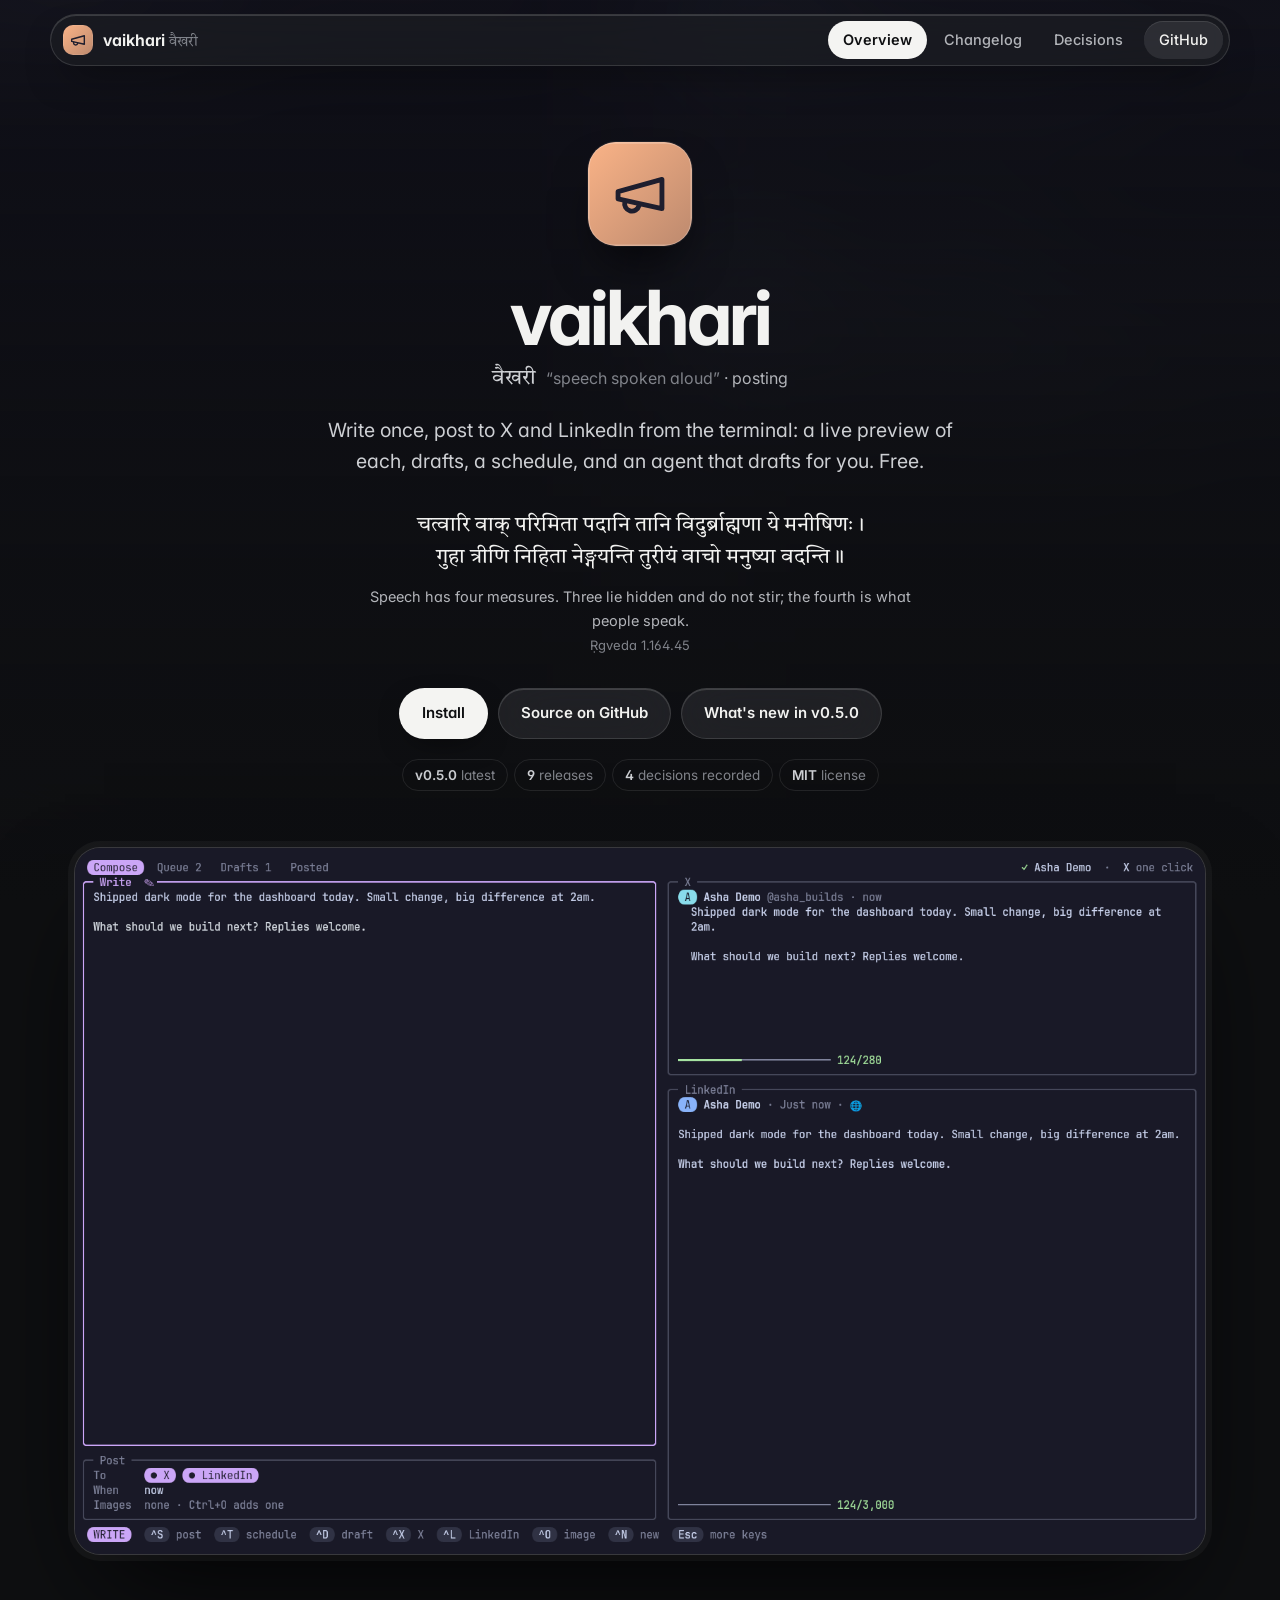
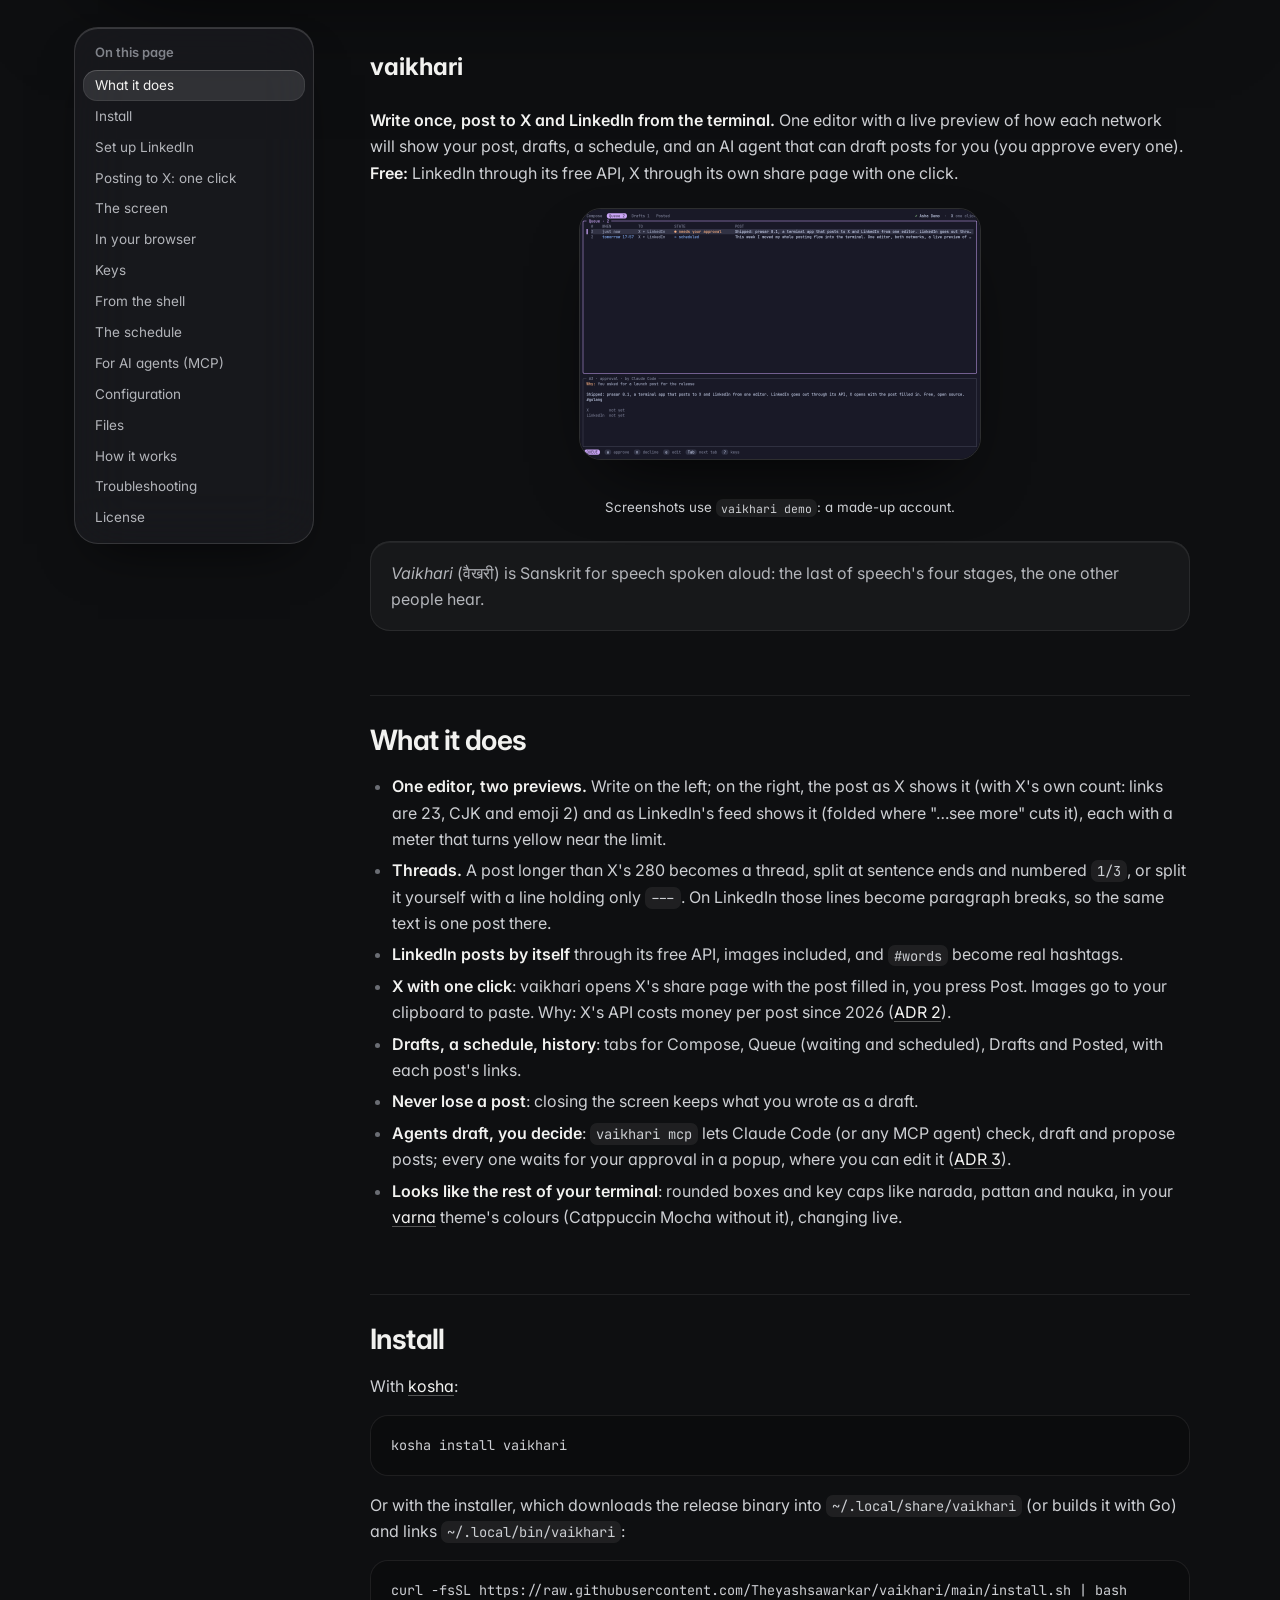
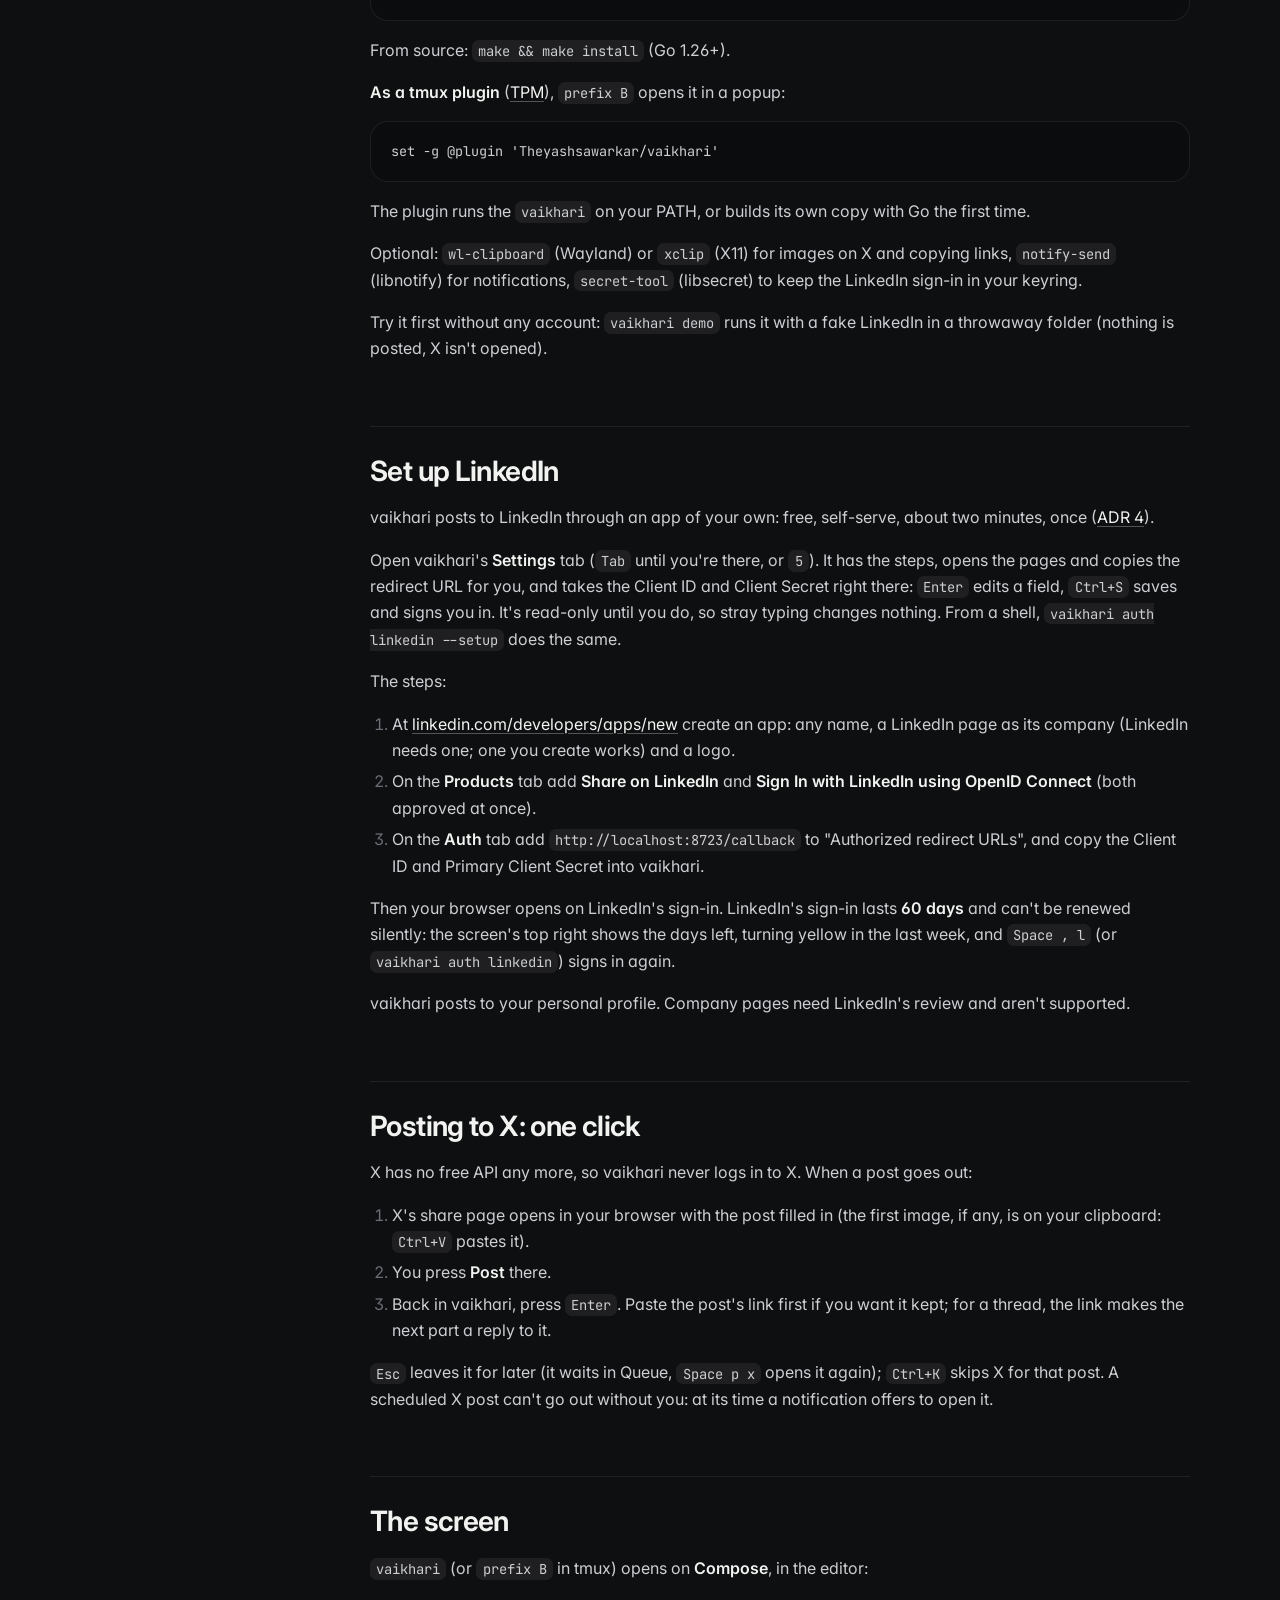
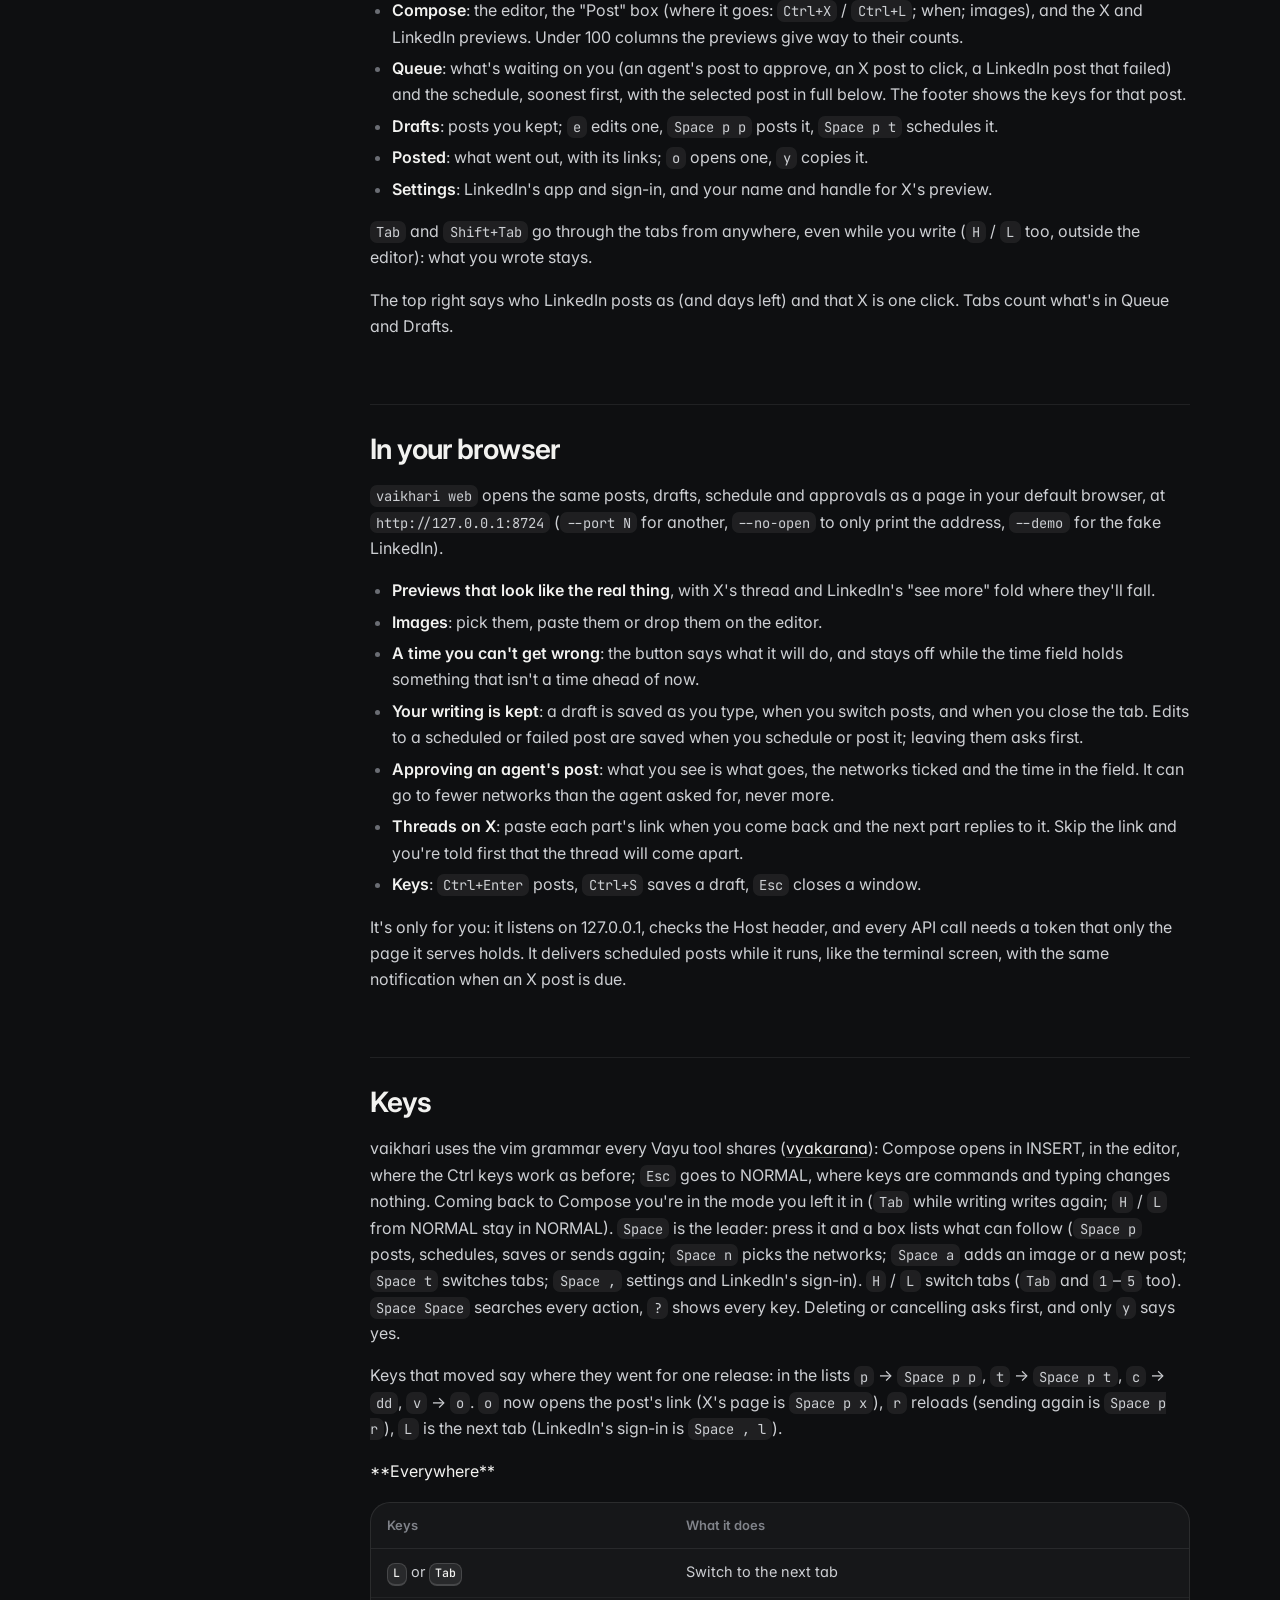
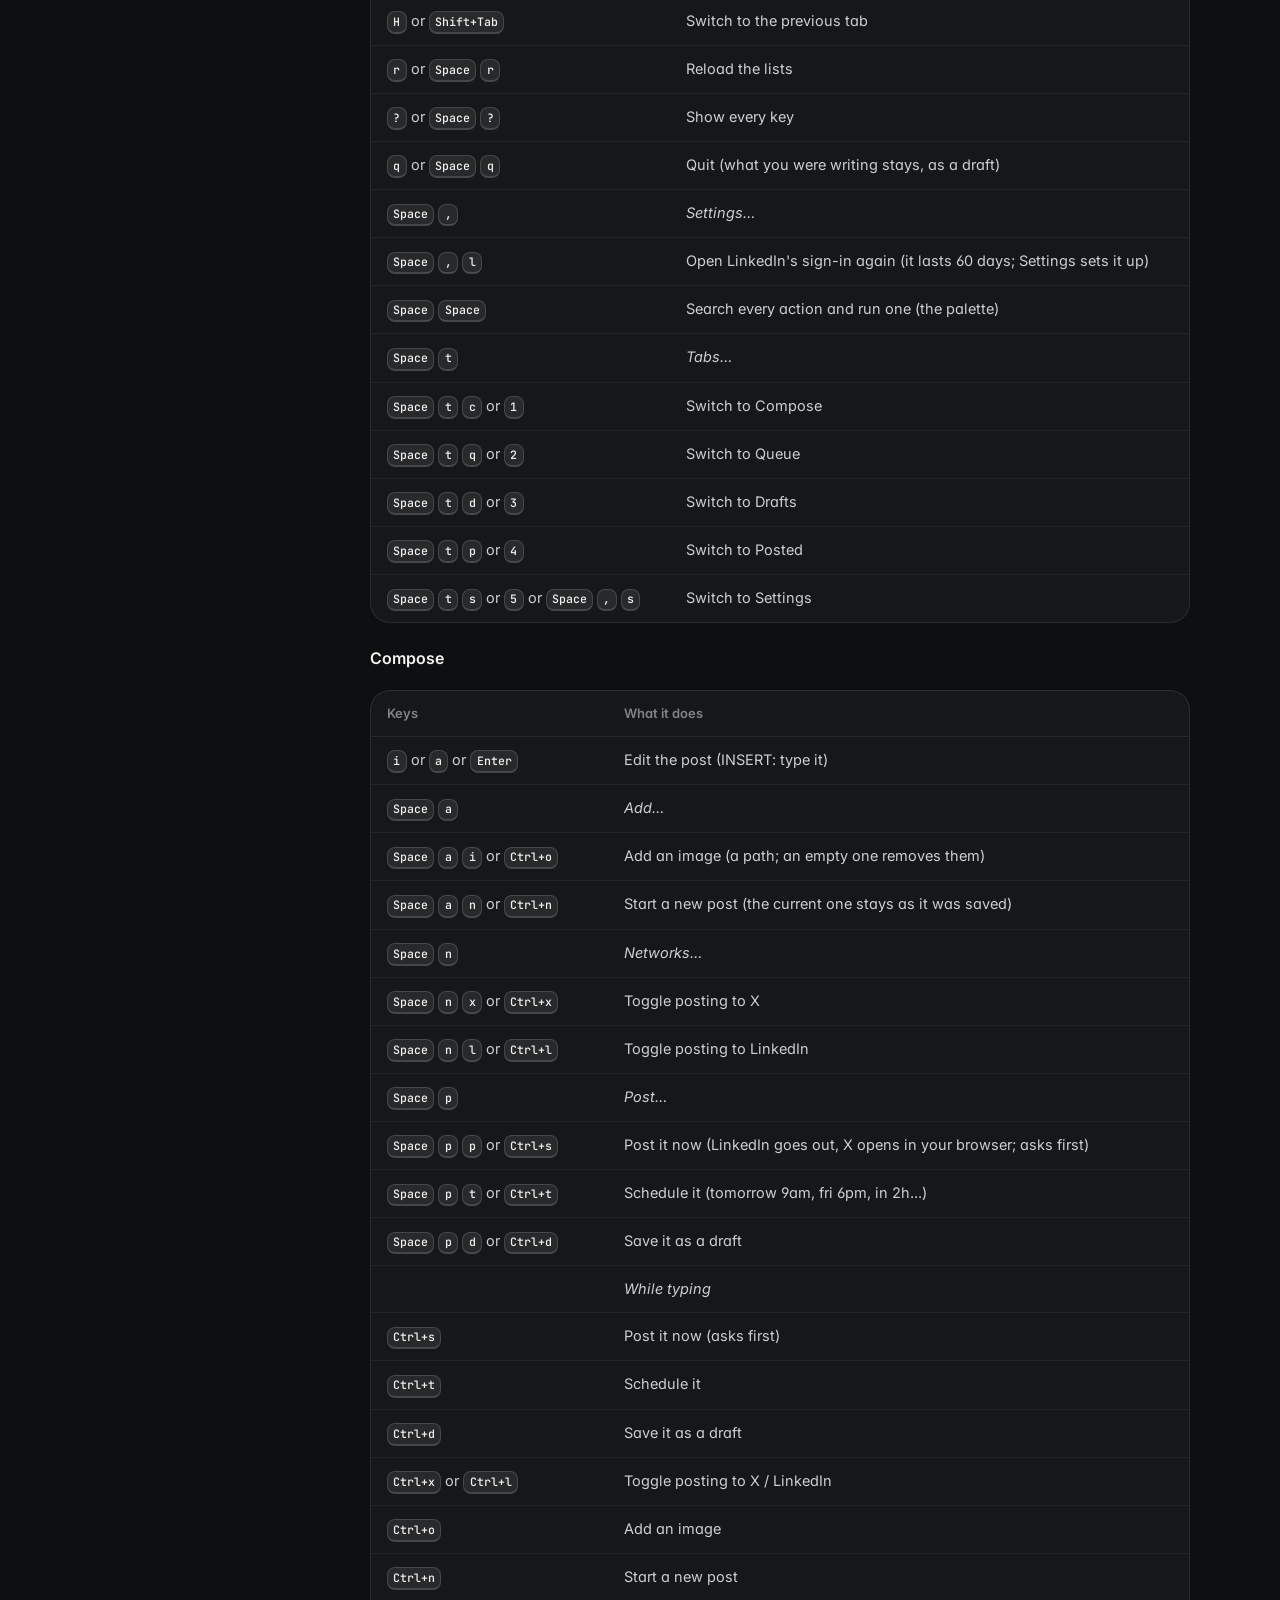
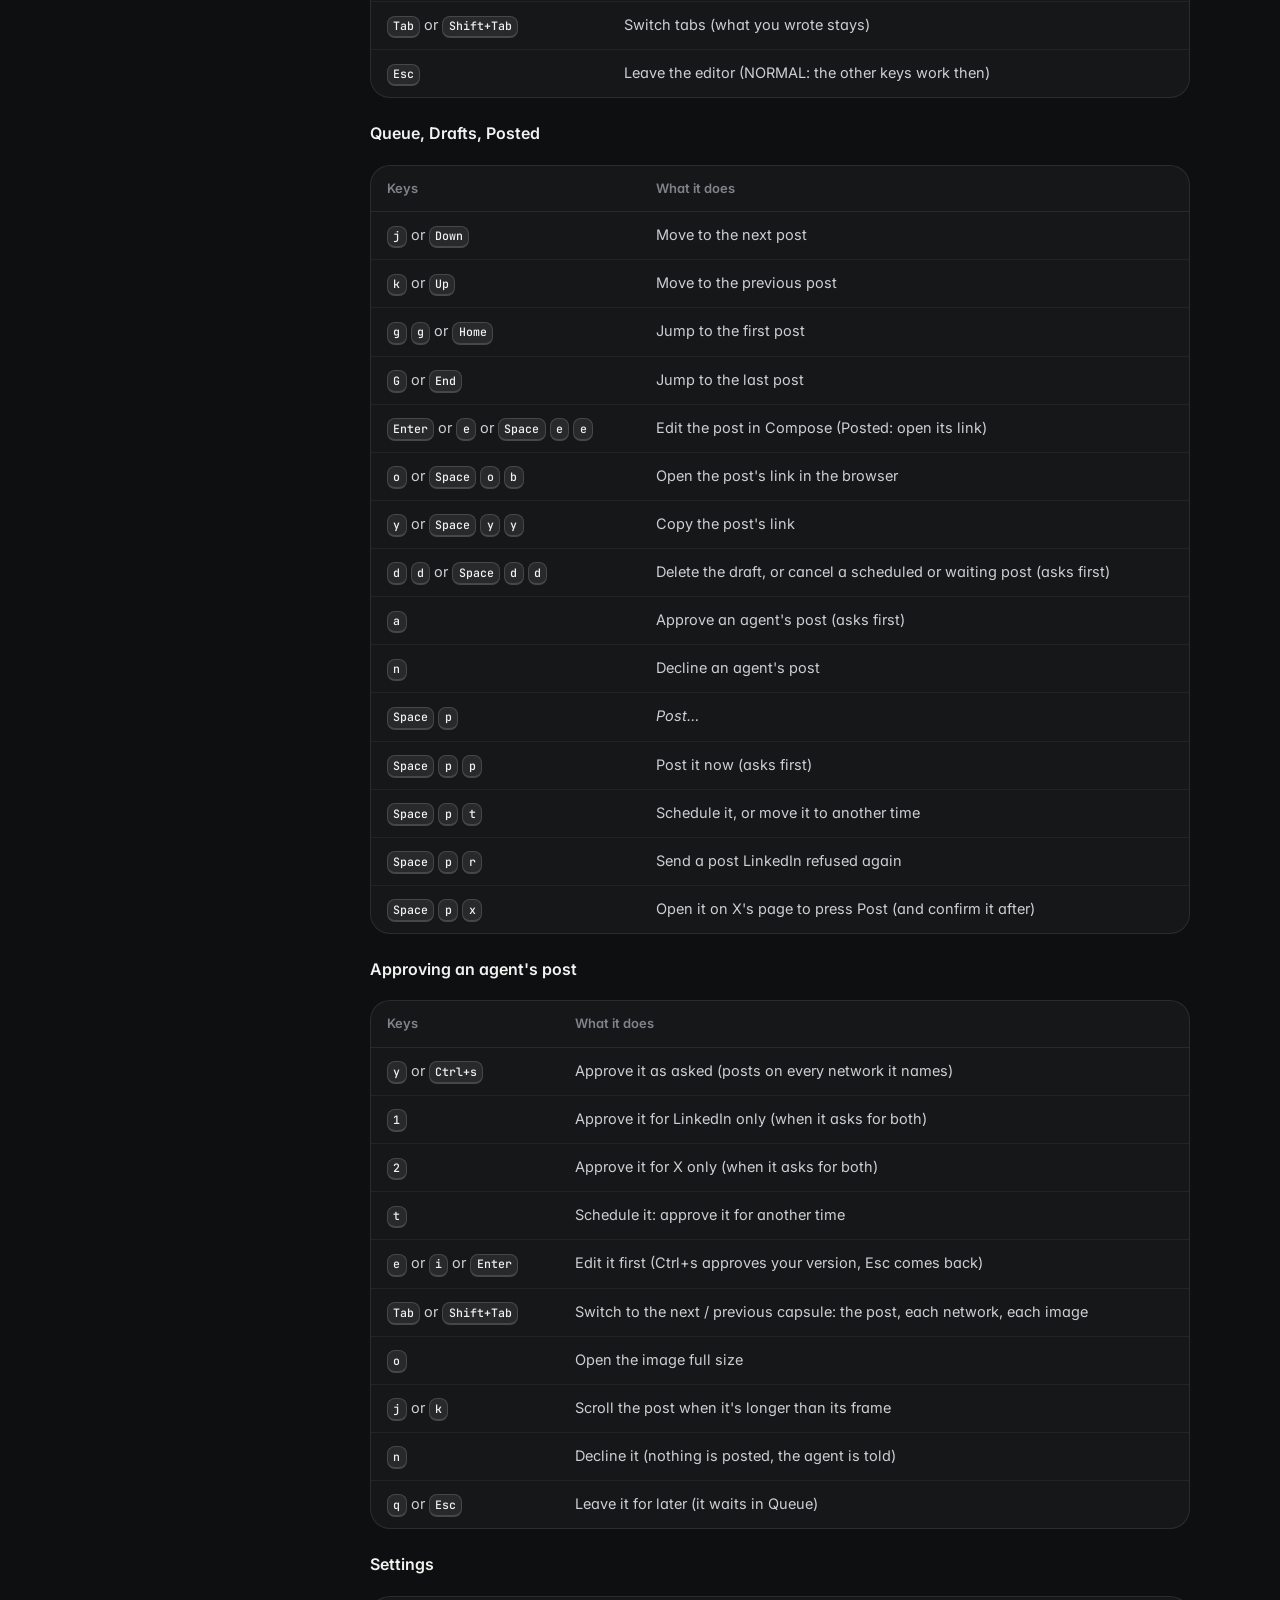
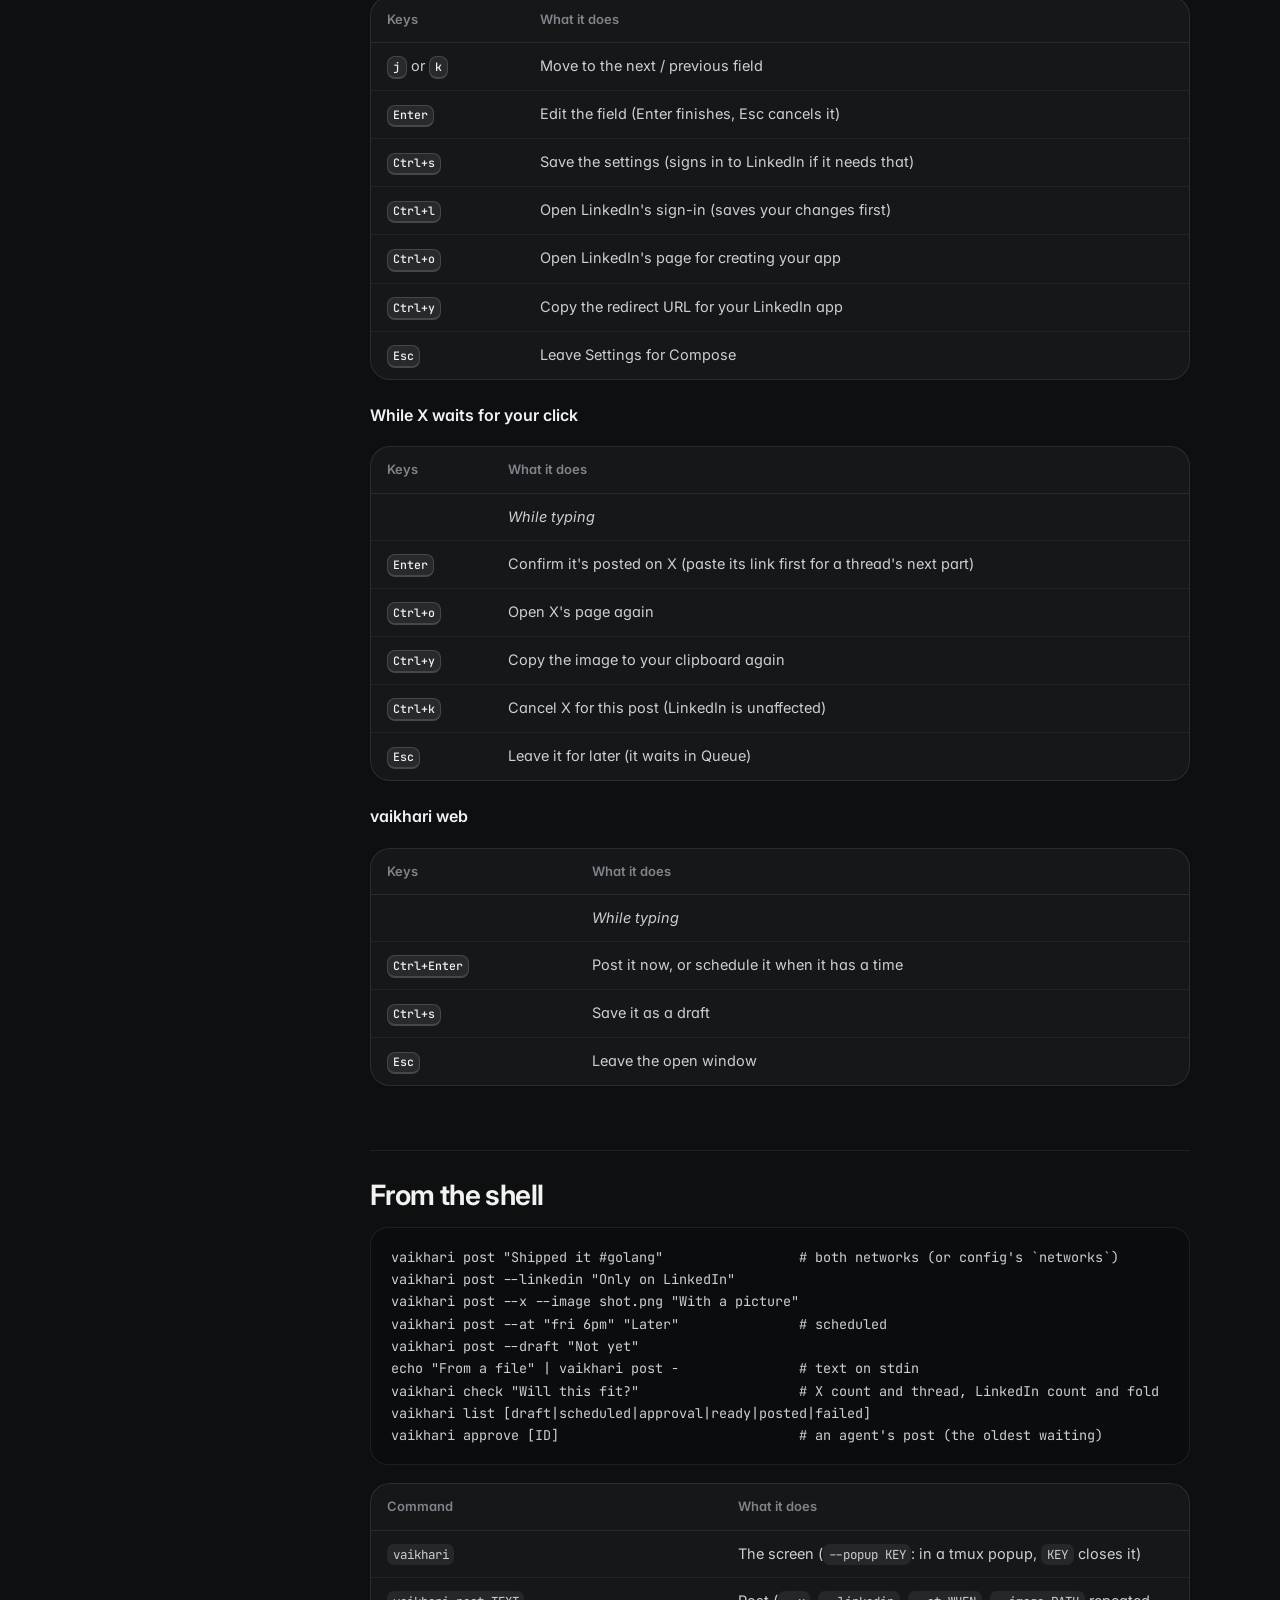
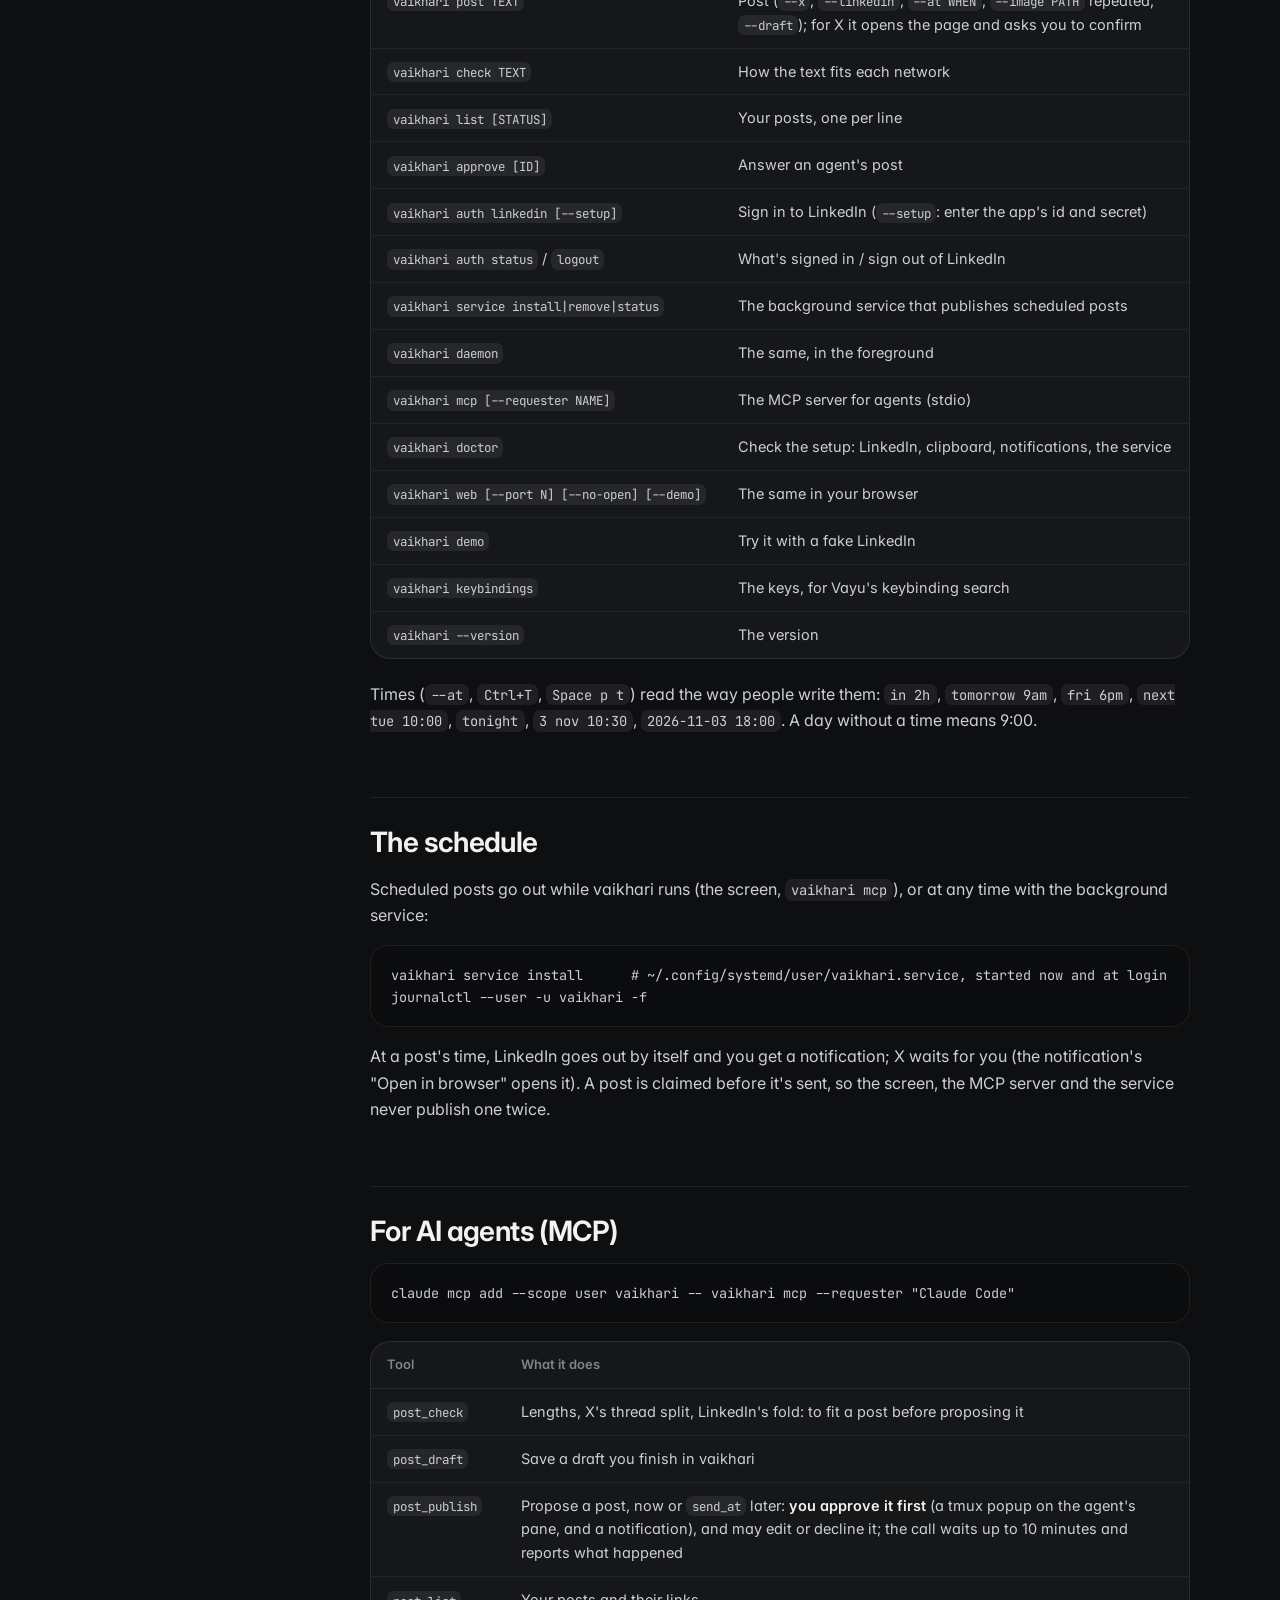
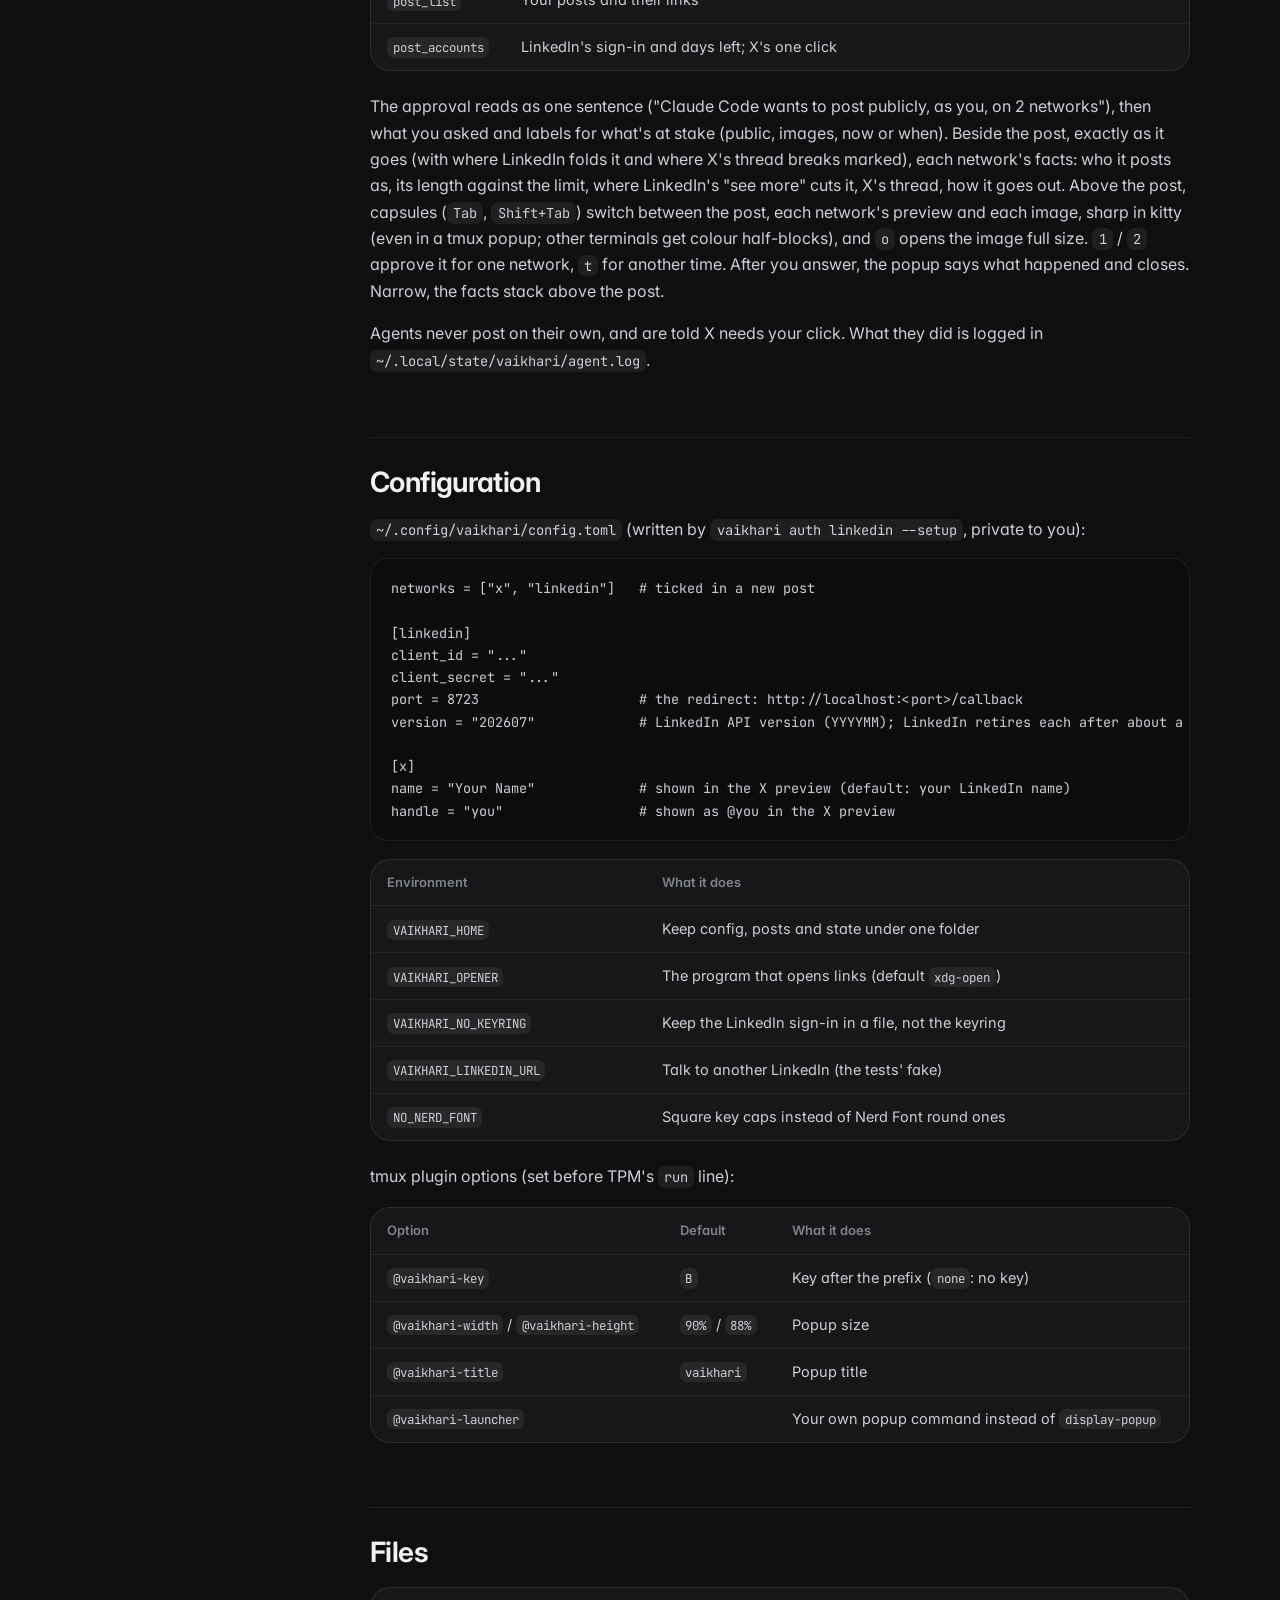
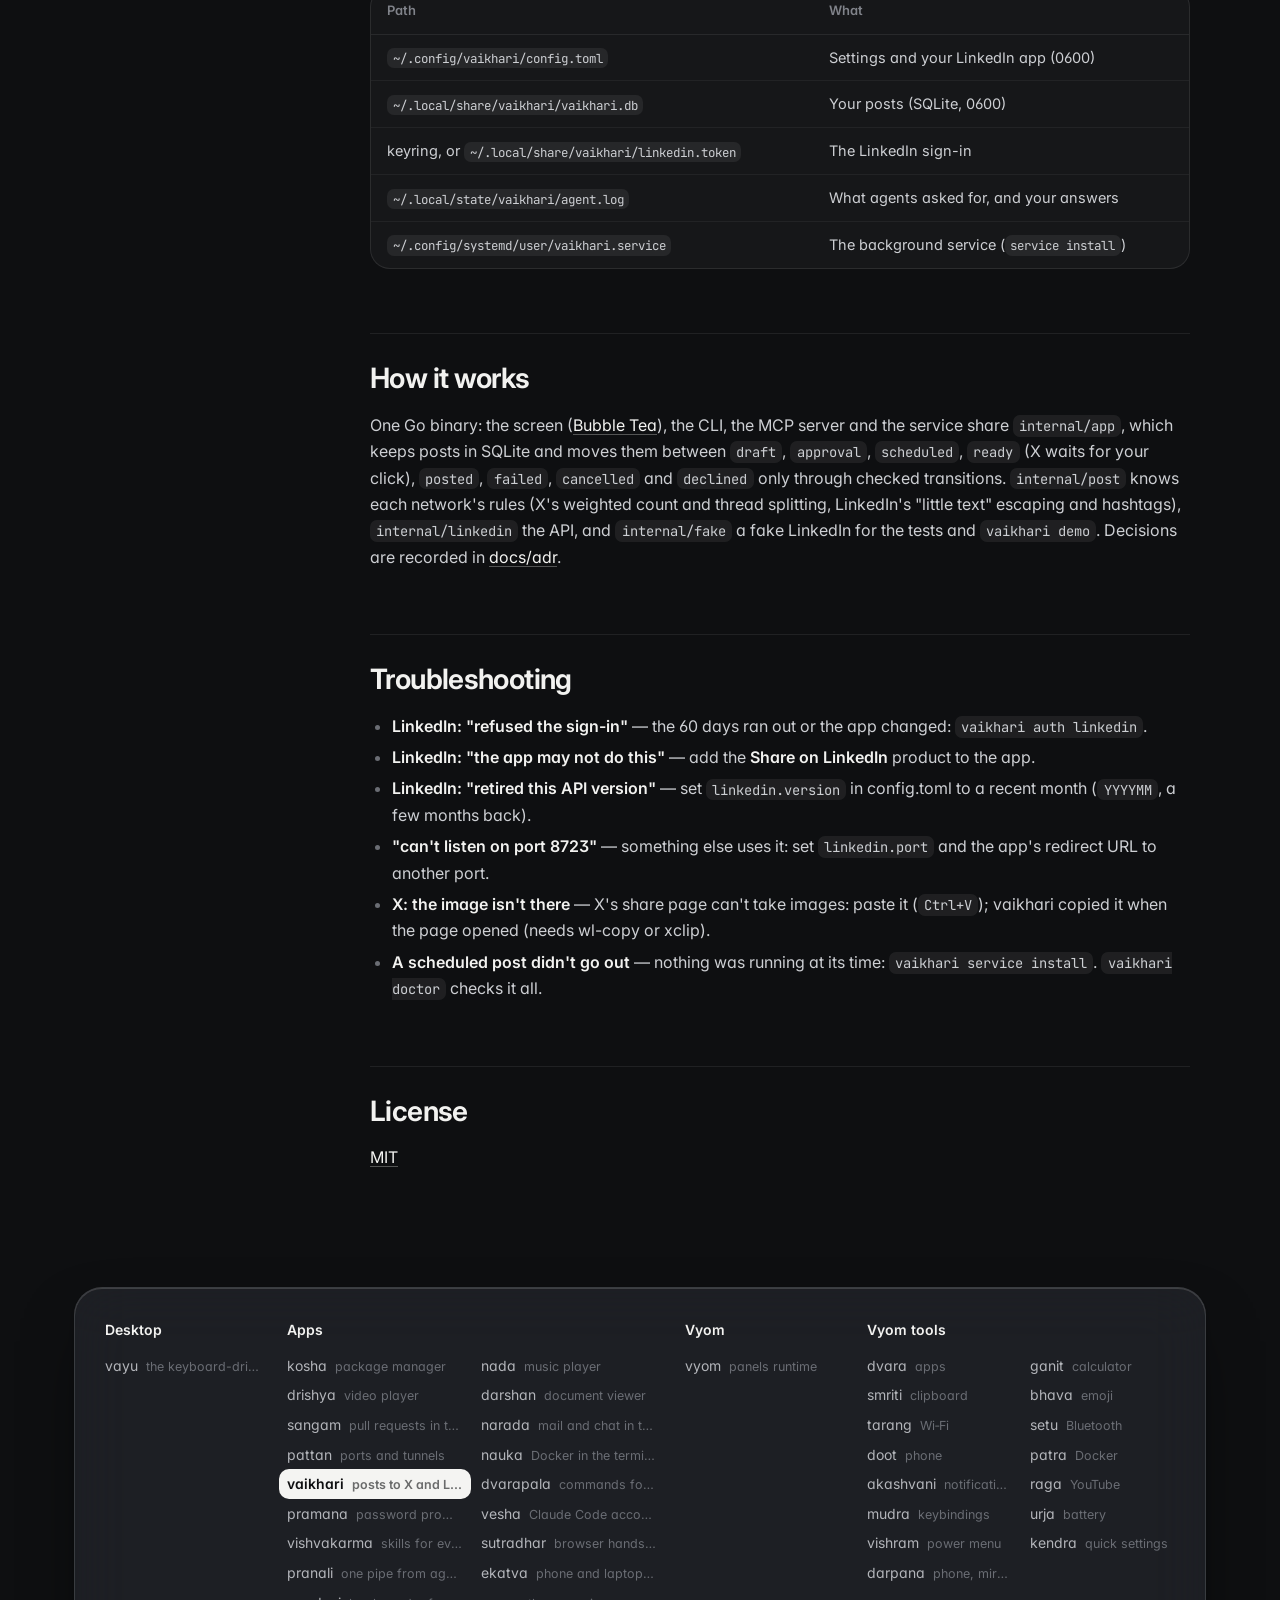
==== commit 774d360c: "Website: pranali in the family list; build-site.py passes ruff Co-Authored-By: Claude Opus 5.5 <nore" ====
--- a/docs/index.html
+++ b/docs/index.html
@@ -137,7 +137,7 @@
 <h2 id="license"><a class="anchor" href="#license">#</a>License</h2>
 <p><a href="https://github.com/Theyashsawarkar/vaikhari/blob/main/LICENSE">MIT</a></p>
 </article></div>
-<footer><div class="in glass"><div class=""><h4>Desktop</h4><div class="list"><a href="https://vayu.theyashsawarkar.dev/" class="">vayu <span>the keyboard-driven Wayland desktop</span></a></div></div><div class="g2"><h4>Apps</h4><div class="list"><a href="https://kosha.theyashsawarkar.dev/" class="">kosha <span>package manager</span></a><a href="https://nada.theyashsawarkar.dev/" class="">nada <span>music player</span></a><a href="https://drishya.theyashsawarkar.dev/" class="">drishya <span>video player</span></a><a href="https://darshan.theyashsawarkar.dev/" class="">darshan <span>document viewer</span></a><a href="https://sangam.theyashsawarkar.dev/" class="">sangam <span>pull requests in the terminal</span></a><a href="https://narada.theyashsawarkar.dev/" class="">narada <span>mail and chat in the terminal</span></a><a href="https://pattan.theyashsawarkar.dev/" class="">pattan <span>ports and tunnels</span></a><a href="https://nauka.theyashsawarkar.dev/" class="">nauka <span>Docker in the terminal</span></a><a href="https://vaikhari.theyashsawarkar.dev/" class="me" aria-current="page">vaikhari <span>posts to X and LinkedIn</span></a><a href="https://dvarapala.theyashsawarkar.dev/" class="">dvarapala <span>commands for AI agents, approved</span></a><a href="https://pramana.theyashsawarkar.dev/" class="">pramana <span>password prompts</span></a><a href="https://vesha.theyashsawarkar.dev/" class="">vesha <span>Claude Code accounts</span></a><a href="https://vishvakarma.theyashsawarkar.dev/" class="">vishvakarma <span>skills for every AI agent</span></a><a href="https://sutradhar.theyashsawarkar.dev/" class="">sutradhar <span>browser hands for AI agents</span></a><a href="https://ekatva.theyashsawarkar.dev/" class="">ekatva <span>phone and laptop, linked</span></a><a href="https://vagdevi.theyashsawarkar.dev/" class="">vagdevi <span>book reader for Android</span></a><a href="https://varna.theyashsawarkar.dev/" class="">varna <span>theme engine</span></a><a href="https://vinyasa.theyashsawarkar.dev/" class="">vinyasa <span>settings</span></a><a href="https://vyakarana.theyashsawarkar.dev/" class="">vyakarana <span>key grammar</span></a></div></div><div class=""><h4>Vyom</h4><div class="list"><a href="https://vyom.theyashsawarkar.dev/" class="">vyom <span>panels runtime</span></a></div></div><div class="g2"><h4>Vyom tools</h4><div class="list"><a href="https://dvara.theyashsawarkar.dev/" class="">dvara <span>apps</span></a><a href="https://ganit.theyashsawarkar.dev/" class="">ganit <span>calculator</span></a><a href="https://smriti.theyashsawarkar.dev/" class="">smriti <span>clipboard</span></a><a href="https://bhava.theyashsawarkar.dev/" class="">bhava <span>emoji</span></a><a href="https://tarang.theyashsawarkar.dev/" class="">tarang <span>Wi‑Fi</span></a><a href="https://setu.theyashsawarkar.dev/" class="">setu <span>Bluetooth</span></a><a href="https://doot.theyashsawarkar.dev/" class="">doot <span>phone</span></a><a href="https://patra.theyashsawarkar.dev/" class="">patra <span>Docker</span></a><a href="https://akashvani.theyashsawarkar.dev/" class="">akashvani <span>notifications</span></a><a href="https://raga.theyashsawarkar.dev/" class="">raga <span>YouTube</span></a><a href="https://mudra.theyashsawarkar.dev/" class="">mudra <span>keybindings</span></a><a href="https://urja.theyashsawarkar.dev/" class="">urja <span>battery</span></a><a href="https://vishram.theyashsawarkar.dev/" class="">vishram <span>power menu</span></a><a href="https://kendra.theyashsawarkar.dev/" class="">kendra <span>quick settings</span></a><a href="https://darpana.theyashsawarkar.dev/" class="">darpana <span>phone, mirrored</span></a></div></div></div>
+<footer><div class="in glass"><div class=""><h4>Desktop</h4><div class="list"><a href="https://vayu.theyashsawarkar.dev/" class="">vayu <span>the keyboard-driven Wayland desktop</span></a></div></div><div class="g2"><h4>Apps</h4><div class="list"><a href="https://kosha.theyashsawarkar.dev/" class="">kosha <span>package manager</span></a><a href="https://nada.theyashsawarkar.dev/" class="">nada <span>music player</span></a><a href="https://drishya.theyashsawarkar.dev/" class="">drishya <span>video player</span></a><a href="https://darshan.theyashsawarkar.dev/" class="">darshan <span>document viewer</span></a><a href="https://sangam.theyashsawarkar.dev/" class="">sangam <span>pull requests in the terminal</span></a><a href="https://narada.theyashsawarkar.dev/" class="">narada <span>mail and chat in the terminal</span></a><a href="https://pattan.theyashsawarkar.dev/" class="">pattan <span>ports and tunnels</span></a><a href="https://nauka.theyashsawarkar.dev/" class="">nauka <span>Docker in the terminal</span></a><a href="https://vaikhari.theyashsawarkar.dev/" class="me" aria-current="page">vaikhari <span>posts to X and LinkedIn</span></a><a href="https://dvarapala.theyashsawarkar.dev/" class="">dvarapala <span>commands for AI agents, approved</span></a><a href="https://pramana.theyashsawarkar.dev/" class="">pramana <span>password prompts</span></a><a href="https://vesha.theyashsawarkar.dev/" class="">vesha <span>Claude Code accounts</span></a><a href="https://vishvakarma.theyashsawarkar.dev/" class="">vishvakarma <span>skills for every AI agent</span></a><a href="https://sutradhar.theyashsawarkar.dev/" class="">sutradhar <span>browser hands for AI agents</span></a><a href="https://pranali.theyashsawarkar.dev/" class="">pranali <span>one pipe from agents to tools</span></a><a href="https://ekatva.theyashsawarkar.dev/" class="">ekatva <span>phone and laptop, linked</span></a><a href="https://vagdevi.theyashsawarkar.dev/" class="">vagdevi <span>book reader for Android</span></a><a href="https://varna.theyashsawarkar.dev/" class="">varna <span>theme engine</span></a><a href="https://vinyasa.theyashsawarkar.dev/" class="">vinyasa <span>settings</span></a><a href="https://vyakarana.theyashsawarkar.dev/" class="">vyakarana <span>key grammar</span></a></div></div><div class=""><h4>Vyom</h4><div class="list"><a href="https://vyom.theyashsawarkar.dev/" class="">vyom <span>panels runtime</span></a></div></div><div class="g2"><h4>Vyom tools</h4><div class="list"><a href="https://dvara.theyashsawarkar.dev/" class="">dvara <span>apps</span></a><a href="https://ganit.theyashsawarkar.dev/" class="">ganit <span>calculator</span></a><a href="https://smriti.theyashsawarkar.dev/" class="">smriti <span>clipboard</span></a><a href="https://bhava.theyashsawarkar.dev/" class="">bhava <span>emoji</span></a><a href="https://tarang.theyashsawarkar.dev/" class="">tarang <span>Wi‑Fi</span></a><a href="https://setu.theyashsawarkar.dev/" class="">setu <span>Bluetooth</span></a><a href="https://doot.theyashsawarkar.dev/" class="">doot <span>phone</span></a><a href="https://patra.theyashsawarkar.dev/" class="">patra <span>Docker</span></a><a href="https://akashvani.theyashsawarkar.dev/" class="">akashvani <span>notifications</span></a><a href="https://raga.theyashsawarkar.dev/" class="">raga <span>YouTube</span></a><a href="https://mudra.theyashsawarkar.dev/" class="">mudra <span>keybindings</span></a><a href="https://urja.theyashsawarkar.dev/" class="">urja <span>battery</span></a><a href="https://vishram.theyashsawarkar.dev/" class="">vishram <span>power menu</span></a><a href="https://kendra.theyashsawarkar.dev/" class="">kendra <span>quick settings</span></a><a href="https://darpana.theyashsawarkar.dev/" class="">darpana <span>phone, mirrored</span></a></div></div></div>
 <div class="bottom"><span>vaikhari is free software under the MIT license.</span><a href="https://github.com/Theyashsawarkar/vaikhari">Source</a><a href="https://github.com/Theyashsawarkar/vaikhari/issues">Report a problem</a><a href="changelog.html">Changelog</a><span>Part of <a href="https://vayu.theyashsawarkar.dev/">Vayu</a>.</span></div></footer>
 <script>
 document.querySelectorAll('pre.code').forEach(p=>{const b=document.createElement('button');b.className='copy';b.type='button';b.textContent='Copy';
